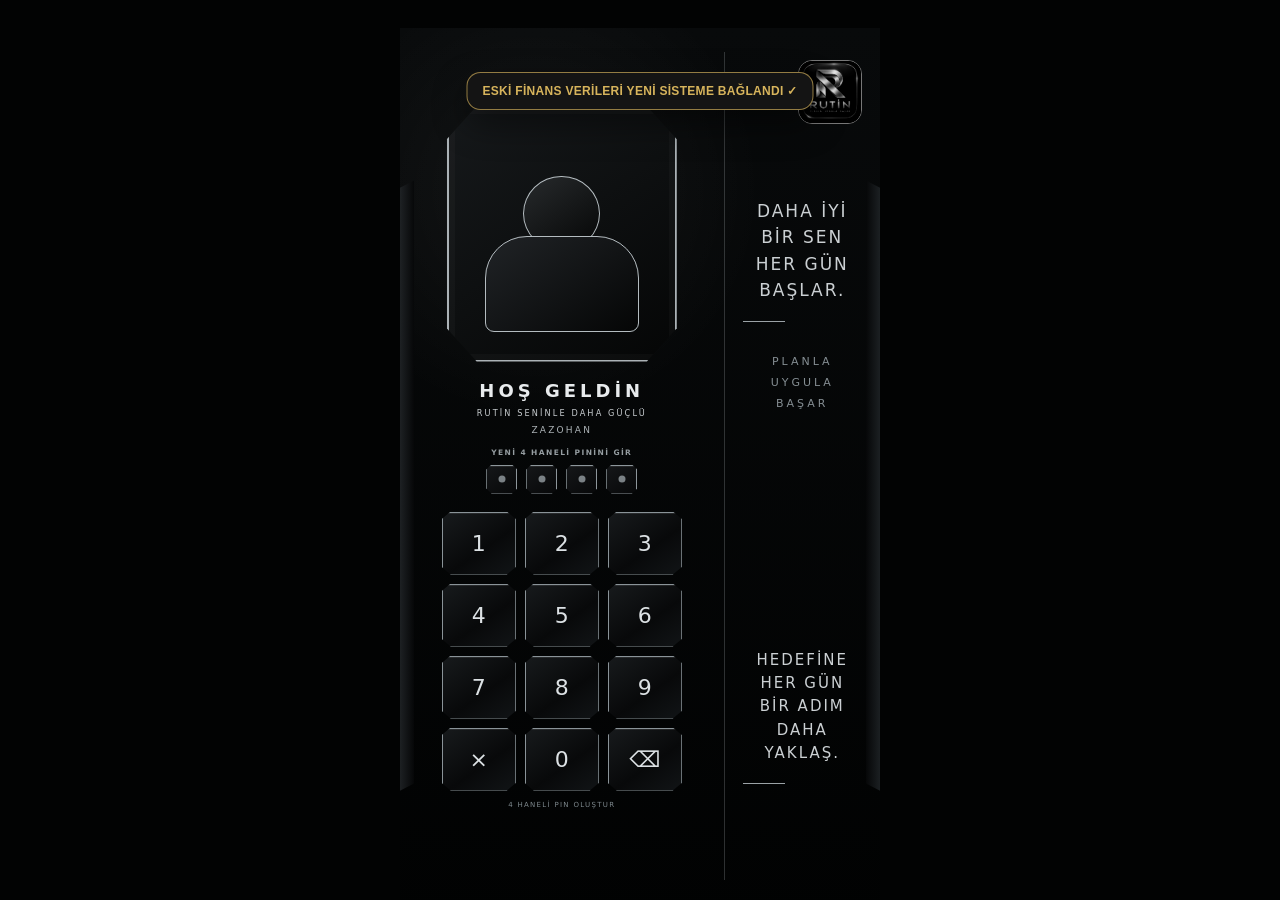
==== index.html @ fb87ea15 "Add files via upload" ====
<!doctype html>
<html lang="tr">
<head>
<meta charset="utf-8">
<meta http-equiv="Cache-Control" content="no-cache, no-store, must-revalidate">
<meta http-equiv="Pragma" content="no-cache">
<meta http-equiv="Expires" content="0">
<meta name="viewport" content="width=device-width,initial-scale=1,viewport-fit=cover,user-scalable=no">
<meta name="theme-color" content="#000000">
<meta name="mobile-web-app-capable" content="yes">
<meta name="apple-mobile-web-app-capable" content="yes">
<meta name="apple-mobile-web-app-status-bar-style" content="black-translucent">
<meta name="apple-mobile-web-app-title" content="RUTİN">
<title>RUTİN V43.18.11 GLASS ACTIVE FIX</title>
<link rel="manifest" href="manifest.json">
<link rel="stylesheet" href="styles.css?v=v43.18.11">
<style id="rutinBootGuard">#app{visibility:hidden!important}</style>
<link rel="icon" href="icon-180.png" type="image/png">
<link rel="apple-touch-icon" href="icon-180.png">
</head>
<body>
<div id="app"></div>
<script src="app.js?v=v43.18.7"></script>
<script src="legacy.js?v=v43.18.7"></script>
<script src="calendar.js?v=v43.18.7"></script>
<script src="records.js?v=v43.18.7"></script>
<script src="work.js?v=v43.18.7"></script>
<script src="finance.js?v=v43.18.7"></script>
<script src="ui.js?v=v43.18.7"></script>
<script src="accounting.js?v=v43.18.7"></script>
<script src="v43165_cards_allowance.js?v=v43.18.7"></script>
<script src="v431651_integrity_fix.js?v=v43.18.7"></script>
<script src="v43166_calendar_categories.js?v=v43.18.7"></script>
<script src="v43167_report_quickfix.js?v=v43.18.7"></script>
<script src="v43168_navigation_interaction.js?v=v43.18.7"></script>
<script src="v43169_report_road_fix.js?v=v43.18.7"></script>
<script src="v431691_stable_fix.js?v=v43.18.7"></script>
<script src="v4317_standard_migration.js?v=v43.18.7"></script>
<script src="v43171_quick_calendar_fix.js?v=v43.18.7"></script>
<script src="v43172_real_quick_calendar_fix.js?v=v43.18.7"></script>
<script src="v43173_calendar_restore.js?v=v43.18.7"></script>
<script src="v43174_integrity_reports.js?v=v43.18.7"></script>
<script src="v43175_finance_edit_reminders.js?v=v43.18.7"></script>
<script src="v43176_finance_details_reports.js?v=v43.18.7"></script>
<script src="v43177_card_statement_design.js?v=v43.18.7"></script>
<script src="v43178_flex_finance_standard.js?v=v43.18.7"></script>
<script src="v43179_final_integrity.js?v=v43.18.7"></script>
<script src="v43182_finance_platinum_cards.js?v=v43.18.7"></script>
<script src="v43183_vertical_card_statement_fix.js?v=v43.18.7"></script>
<script src="v43184_card_info_design.js?v=v43.18.7"></script>
<script src="v43185_backup_restore.js?v=v43.18.7"></script>
<script src="v43186_salary_compact_ui.js?v=v43.18.7"></script>
<script src="v43187_premium_cleanup.js?v=v43.18.7"></script>
<script src="v43188_design_only.js?v=v43.18.8"></script>
<script src="v43189_hex_calendar_fix.js?v=v43.18.9"></script>
<script src="v43190_lock_boot_fix.js?v=v43.18.10"></script>
<script src="v43191_glass_active_fix.js?v=v43.18.11"></script>
</body>
</html>
---- styles.css ----
*{box-sizing:border-box}
:root{
 --bg:#000;--panel:#090b0d;--panel2:#0e1113;--line:#2a2d30;
 --gold:#d7b45c;--gold2:#f0cf7a;--txt:#f2f2f2;--muted:#8b9096;
 --green:#49d17d;--red:#ff5b62;--blue:#5ea6ff;--orange:#f2aa4c;--purple:#a876ff;
}
html,body{margin:0;background:#000;color:var(--txt);font-family:-apple-system,BlinkMacSystemFont,"SF Pro Display","Segoe UI",sans-serif;-webkit-font-smoothing:antialiased}
body{min-height:100dvh;overscroll-behavior:none}
button,input,select,textarea{font:inherit}
button{cursor:pointer}
#app{min-height:100dvh}
.phone{
 width:min(430px,100%);min-height:100dvh;margin:0 auto;background:#000;
 padding:env(safe-area-inset-top) 14px calc(82px + env(safe-area-inset-bottom));
 position:relative;
}
.topbar{
 height:52px;display:grid;grid-template-columns:36px 1fr 36px;align-items:center;
 position:sticky;top:0;z-index:10;background:rgba(0,0,0,.94);backdrop-filter:blur(18px);
 border-bottom:1px solid rgba(255,255,255,.03);
}
.topbar .title{text-align:center;color:var(--gold2);font-weight:900;letter-spacing:3px}
.iconBtn{width:34px;height:34px;border-radius:10px;border:1px solid #232629;background:#0a0b0c;color:var(--gold2)}
.profileLine{display:flex;gap:10px;align-items:center;padding:8px 0 6px}
.avatar{width:46px;height:46px;border-radius:50%;border:1px solid #5f4f2c;background:#14110a;color:var(--gold2);display:grid;place-items:center;font-weight:900;overflow:hidden}
.avatar img{width:100%;height:100%;object-fit:cover}
.profileLine small{color:var(--muted);font-size:9px;display:block}
.profileLine b{font-size:13px}
.dateLine{font-size:9px;color:#a0a3a8;margin-top:2px;text-transform:uppercase}
.heroMsg{padding:8px 10px;margin:4px 0 10px;border:1px solid #4c3d1f;border-radius:12px;background:linear-gradient(145deg,#0d0b06,#131007);font-size:10px;color:#ddd}
.heroMsg b{color:var(--gold2)}
.section{display:flex;align-items:center;justify-content:space-between;margin:15px 1px 8px}
.section b{font-size:11px;letter-spacing:.5px}
.section span,.link{font-size:9px;color:var(--gold2)}
.stats{display:grid;grid-template-columns:1fr 1fr;gap:7px}
.stat{background:var(--panel);border:1px solid var(--line);border-radius:12px;padding:10px}
.stat small{display:block;color:var(--muted);font-size:8px}
.stat strong{display:block;font-size:16px;margin-top:4px}
.green{color:var(--green)}.red{color:var(--red)}.gold{color:var(--gold2)}.blue{color:var(--blue)}.orange{color:var(--orange)}
.quick{display:grid;grid-template-columns:repeat(5,1fr);gap:6px}
.quick button{
 min-height:58px;border:1px solid var(--line);border-radius:12px;background:var(--panel);color:#ddd;
 padding:7px 4px;font-size:7px;font-weight:800
}
.quick i{display:block;font-style:normal;font-size:16px;margin-bottom:5px;color:var(--gold2)}
.summaryBox{background:var(--panel);border:1px solid var(--line);border-radius:13px;padding:10px}
.summaryRow{display:grid;grid-template-columns:1fr auto;gap:8px;padding:8px 0;border-bottom:1px solid #1c1f22}
.summaryRow:last-child{border-bottom:0}.summaryRow b{font-size:10px}.summaryRow small{display:block;color:var(--muted);font-size:8px;margin-top:2px}
.card{background:var(--panel);border:1px solid var(--line);border-radius:14px;padding:11px;margin-bottom:8px}
.card.goldBorder{border-color:#665327}
.workChoice{display:grid;grid-template-columns:repeat(3,1fr);gap:6px;margin-bottom:10px}
.workChoice button,.tabs button{
 border:1px solid #272a2e;border-radius:10px;background:#0d0f11;color:#888;padding:8px 6px;font-size:8px;font-weight:800
}
.workChoice button.active,.tabs button.active{background:linear-gradient(135deg,#8d6927,#d7b45c);color:#0a0804;border-color:#d7b45c}
.primary{
 width:100%;border:0;border-radius:11px;background:linear-gradient(135deg,#9e762c,#e0bc66);
 color:#0a0804;padding:12px;font-weight:900
}
.secondary{width:100%;border:1px solid #303337;border-radius:11px;background:#111315;color:#ddd;padding:11px;font-weight:800}
.field{margin-bottom:9px}
.field label{display:block;color:#9ca0a5;font-size:8px;margin:0 0 5px 2px}
.field input,.field select,.field textarea{
 width:100%;background:#101214;border:1px solid #2b2f32;border-radius:10px;color:#fff;padding:10px 11px;outline:none
}
.field textarea{min-height:80px;resize:none}
.row2{display:grid;grid-template-columns:1fr 1fr;gap:7px}
.choiceRow{display:grid;grid-template-columns:1fr 1fr;gap:7px}
.choiceRow label{
 border:1px solid #2c2f33;background:#0f1113;border-radius:10px;padding:9px;text-align:center;font-size:8px
}
.choiceRow input{display:none}
.choiceRow label:has(input:checked){border-color:#8d6e2f;background:#171208;color:var(--gold2)}
.list .item{display:grid;grid-template-columns:34px 1fr auto;gap:8px;align-items:center;padding:9px 0;border-bottom:1px solid #1d2023}
.list .item:last-child{border-bottom:0}
.ico{width:32px;height:32px;border-radius:10px;background:#15181a;display:grid;place-items:center;font-size:14px}
.item b{font-size:10px}.item small{display:block;color:var(--muted);font-size:8px;margin-top:2px}.amt{font-size:10px;font-weight:900}
.account{border:1px solid #594923;background:linear-gradient(145deg,#0b0d10,#14120c);border-radius:13px;padding:12px;margin-bottom:8px}
.accountHead{display:flex;justify-content:space-between;align-items:center}.account b{font-size:11px}.account strong{font-size:18px;display:block;margin-top:5px}
.account small{color:var(--muted);font-size:8px}
.calendarHead{display:grid;grid-template-columns:repeat(7,1fr);gap:4px;margin-bottom:5px;color:#8f9398;font-size:8px;text-align:center}
.calendar{display:grid;grid-template-columns:repeat(7,1fr);gap:4px}
.day{aspect-ratio:1;border:1px solid #202326;border-radius:9px;display:grid;place-items:center;font-size:8px;background:#0b0d0e;position:relative}
.day.daily{border-color:#2f7148;background:#0a1610}.day.hourly{border-color:#2d587c;background:#09141f}.day.overtime{border-color:#7b6128;background:#191308}.day.off{color:#555}
.day .miniDot{position:absolute;width:5px;height:5px;border-radius:50%;bottom:4px}
.legend{display:flex;gap:10px;flex-wrap:wrap;font-size:8px;color:#9a9da1;margin-top:9px}.legend i{width:7px;height:7px;border-radius:50%;display:inline-block;margin-right:4px}
.tabs{display:flex;gap:6px;overflow:auto;margin-bottom:9px}.tabs button{white-space:nowrap}
.reportGrid{display:grid;grid-template-columns:repeat(3,1fr);gap:7px}
.reportBox{background:var(--panel);border:1px solid var(--line);border-radius:12px;padding:9px}.reportBox small{font-size:7px;color:var(--muted)}.reportBox strong{display:block;font-size:13px;margin-top:4px}
.donut{width:120px;height:120px;border-radius:50%;margin:8px auto;background:conic-gradient(var(--green) 0 48%,var(--blue) 48% 68%,var(--orange) 68% 82%,var(--red) 82% 100%);display:grid;place-items:center}
.donut:after{content:"";width:72px;height:72px;border-radius:50%;background:#0a0c0e}
.chartBars{height:150px;display:flex;align-items:flex-end;gap:8px;padding:8px 2px 0;border-bottom:1px solid #25282b}
.bar{flex:1;border-radius:5px 5px 0 0;background:#444;min-height:3px}.bar.g{background:#4bb874}.bar.r{background:#d8575c}.bar.o{background:#c08c38}
.note{padding:10px;border:1px solid #24272a;border-radius:11px;background:#0b0d0f;margin-bottom:7px}.note b{font-size:10px}.note p{font-size:9px;color:#a8aaae;margin:5px 0}.note small{font-size:7px;color:#777}
.profileCard{text-align:center;padding:16px}.profileCard .avatar{width:88px;height:88px;margin:0 auto 10px}.profileCard h2{margin:0 0 4px;font-size:18px}.profileCard small{color:var(--gold2);font-size:9px}
.setting{display:grid;grid-template-columns:28px 1fr auto;gap:8px;align-items:center;padding:11px 0;border-bottom:1px solid #1c1f22}.setting:last-child{border:0}.setting b{font-size:9px}.setting span{font-size:9px;color:#999}
.nav{
 position:fixed;left:50%;bottom:0;transform:translateX(-50%);width:min(430px,100%);
 height:66px;padding-bottom:env(safe-area-inset-bottom);display:grid;grid-template-columns:repeat(5,1fr);
 background:rgba(0,0,0,.95);backdrop-filter:blur(18px);border-top:1px solid #222;z-index:15
}
.nav button{border:0;background:none;color:#686b70;font-size:7px;font-weight:800}.nav i{display:block;font-style:normal;font-size:16px;margin-bottom:4px}.nav button.active{color:var(--gold2)}
.modal{position:fixed;inset:0;background:rgba(0,0,0,.68);display:flex;align-items:flex-end;justify-content:center;z-index:40}
.sheet{width:min(430px,100%);max-height:90dvh;overflow:auto;background:#0a0c0e;border:1px solid #2b2e31;border-bottom:0;border-radius:20px 20px 0 0;padding:15px 14px calc(18px + env(safe-area-inset-bottom))}
.sheetHead{display:flex;justify-content:space-between;align-items:center;margin-bottom:12px}.sheetHead b{color:var(--gold2);font-size:11px}.close{border:0;background:none;color:#aaa;font-size:20px}
.notice{font-size:8px;color:#9a9da1;line-height:1.45;padding:9px;border:1px solid #26292c;border-radius:10px;background:#0d0f11;margin-bottom:9px}


/* V3 — REFERANS TASARIM + PREMIUM ETKİLEŞİM */
.clickable{cursor:pointer}
.quickPremium button{position:relative;overflow:hidden}
.quickPremium button:after{content:"";position:absolute;inset:0;background:linear-gradient(135deg,rgba(240,207,122,.08),transparent 55%);pointer-events:none}
.quickPremium i{font-size:18px}
.quickPremium span{display:block;font-size:7px}

.recordHero{display:flex;gap:10px;align-items:center;padding:11px;margin:5px 0 12px;border:1px solid #4c3d1f;border-radius:14px;background:linear-gradient(145deg,#0b0b0b,#131007)}
.recordHero .recordIcon{width:42px;height:42px;border-radius:12px;display:grid;place-items:center;color:var(--gold2);font-size:20px;background:#151109;border:1px solid #5a4824}
.recordHero b{font-size:11px}.recordHero small{display:block;color:#85898e;font-size:7px;margin-top:3px}

.categoryIcons{display:grid;grid-template-columns:repeat(4,1fr);gap:6px}
.catChip{border:1px solid #292d30;background:#0d0f11;border-radius:11px;min-height:62px;display:flex;flex-direction:column;align-items:center;justify-content:center;gap:4px;color:#a4a7aa}
.catChip input{display:none}.catChip i{font-style:normal;font-size:18px;color:var(--gold2)}.catChip span{font-size:7px;font-weight:800}
.catChip:has(input:checked){border-color:#846b34;background:linear-gradient(145deg,#171308,#0f0f0d);box-shadow:inset 0 0 0 1px rgba(215,180,92,.12)}

.payIcons{display:grid;grid-template-columns:repeat(3,1fr);gap:6px}
.payIcons label{border:1px solid #292d30;background:#0d0f11;border-radius:11px;min-height:60px;display:flex;flex-direction:column;align-items:center;justify-content:center;gap:4px}
.payIcons input{display:none}.payIcons i{font-style:normal;font-size:18px;color:var(--gold2)}.payIcons span{font-size:7px;color:#aaa;font-weight:800}
.payIcons label:has(input:checked){border-color:#846b34;background:#171308}

.clickableChart{cursor:pointer;transition:transform .12s ease}.clickableChart:active{transform:scale(.985)}
.chartTap{text-align:center;color:var(--gold2);font-size:8px;font-weight:800;margin-top:10px}
.detailHero{display:grid;grid-template-columns:1fr 1fr;gap:8px;margin:10px 0}
.detailHero>div{border:1px solid #34312a;background:linear-gradient(145deg,#0c0d0e,#151108);border-radius:13px;padding:12px}
.detailHero small{font-size:7px;color:#8e9297}.detailHero strong{display:block;font-size:14px;margin-top:5px}

.profileShowcase{text-align:center;padding:16px 8px 13px}
.profileRing{width:108px;height:108px;border-radius:50%;margin:0 auto 11px;padding:4px;background:conic-gradient(var(--gold2),#52401d,var(--gold2))}
.profileRing .avatar{width:100%;height:100%;border:4px solid #070707;font-size:30px}
.profileShowcase h2{margin:0;color:#fff;font-size:19px}.profileShowcase p{margin:5px auto 8px;max-width:290px;color:var(--gold2);font-size:8px}
.profileBadge{display:inline-block;border:1px solid #41371f;border-radius:999px;padding:6px 10px;color:#aaa;font-size:7px}
.profileInfoRow{display:flex;justify-content:space-between;gap:12px;padding:10px 0;border-bottom:1px solid #1d2023}
.profileInfoRow:last-child{border:0}.profileInfoRow span{font-size:8px;color:#90949a}.profileInfoRow b{font-size:9px}

.moreGrid{display:grid;gap:8px}
.moreGrid button{display:grid;grid-template-columns:40px 1fr 1fr;align-items:center;text-align:left;border:1px solid #282c2f;background:linear-gradient(145deg,#0a0c0e,#101214);border-radius:13px;padding:11px;color:#eee}
.moreGrid i{font-style:normal;width:34px;height:34px;border-radius:10px;display:grid;place-items:center;color:var(--gold2);background:#16140e;font-size:16px}
.moreGrid b{font-size:9px}.moreGrid span{font-size:7px;color:#777;text-align:right}

.reminderBanner{border:1px solid #705923;background:linear-gradient(145deg,#161205,#0c0c0b);border-radius:12px;padding:9px 10px;margin-bottom:8px}
.reminderBanner b{display:block;color:var(--gold2);font-size:8px;margin-bottom:4px}.reminderBanner span{display:block;font-size:7px;color:#b8b8b8;margin-top:2px}

.dangerBtn{color:#ff7272!important;border-color:#4b2424!important;margin-top:7px}
.lockPage{display:flex;align-items:center;justify-content:center;flex-direction:column}
.lockLogo{font-size:24px;letter-spacing:5px;color:var(--gold2);font-weight:900;margin-bottom:20px}
.lockCard{width:100%;max-width:330px;text-align:center;border:1px solid #3a3324;background:#0b0c0d;border-radius:18px;padding:20px}
.lockIcon{font-size:34px;color:var(--gold2)}.lockCard h2{font-size:15px}.lockCard p{color:#888;font-size:8px}.lockCard input{width:100%;margin:8px 0 10px;background:#111315;border:1px solid #303338;color:#fff;border-radius:11px;padding:13px;text-align:center;font-size:20px;letter-spacing:8px}

/* V4 compact premium */
body{font-size:13px}.phone{padding-left:12px;padding-right:12px}.topbar{height:48px}.topbar .title{font-size:12px;letter-spacing:2.6px}.iconBtn{width:31px;height:31px;font-size:12px}.section{margin:12px 1px 6px}.section b{font-size:10px}.section span,.link{font-size:8px}.stat{padding:8px 9px;border-radius:11px}.stat small{font-size:7px}.stat strong{font-size:14px}.card{padding:9px 10px;border-radius:12px}.summaryRow{padding:6px 0}.summaryRow b{font-size:9px}.summaryRow strong{font-size:9px}.summaryRow small{font-size:7px}.primary,.secondary{padding:9px 10px;font-size:9px;border-radius:10px}.field{margin-bottom:7px}.field label{font-size:7px}.field input,.field select,.field textarea{padding:8px 9px;font-size:12px;border-radius:9px}.workChoice{gap:5px;margin-bottom:8px}.workChoice button,.tabs button{padding:6px 7px;font-size:7px}.quick{gap:5px}.quick button{min-height:50px;padding:6px 3px;font-size:6.5px;border-radius:10px}.quick i{font-size:15px;margin-bottom:3px}.quickSix{grid-template-columns:repeat(6,1fr)}.nav{height:61px}.navSix{grid-template-columns:repeat(6,1fr)}.nav button{font-size:6px}.nav i{font-size:14px;margin-bottom:2px}.compactCalendar{padding:8px}.calendarHead{font-size:7px;gap:2px}.calendar{gap:4px;justify-items:center}.day{width:31px;height:31px;aspect-ratio:auto;border-radius:50%;padding:0;border:1px solid #202326;background:#0b0d0e;color:#ddd;font-size:8px;display:grid;place-items:center}.day.daily{border-color:#2f7148;background:#0a1610}.day.hourly{border-color:#2d587c;background:#09141f}.day.overtime{border-color:#7b6128;background:#191308}.day.off{color:#555}.day:active{transform:scale(.92)}.legend{font-size:7px;gap:7px}.themePreview{border:1px solid #3a3220;background:var(--bg);border-radius:13px;padding:10px;margin-bottom:10px}.themePreviewTop{color:var(--gold);font-weight:900;letter-spacing:3px;text-align:center;font-size:11px}.themePreviewCard{background:var(--panel);border:1px solid #2a2d30;border-radius:10px;padding:9px;margin-top:7px}.themePreviewCard b{font-size:8px;color:var(--gold)}.themePreviewCard span{display:block;font-size:7px;color:#888;margin-top:2px}.themeGrid{display:grid;grid-template-columns:1fr 1fr;gap:6px}.colorRow{display:grid;grid-template-columns:44px 1fr;gap:8px;align-items:center}.colorRow input[type=color]{width:44px;height:34px;padding:2px}.colorRow span{font-size:7px;color:#888}.miniDelete{border:1px solid #4b2424;background:#1a0b0b;color:#ff7676;border-radius:8px;padding:5px 7px;font-size:7px}


/* V4.1 — Yazılar hafif büyütüldü, butonlar daha zarif küçültüldü */
body{font-size:13.8px}
.section b{font-size:10.7px}
.section span,.link{font-size:8.5px}
.stat small{font-size:7.6px}
.stat strong{font-size:14.5px}
.summaryRow b,.summaryRow strong{font-size:9.7px}
.summaryRow small{font-size:7.6px}
.field label{font-size:7.8px}
.field input,.field select,.field textarea{font-size:12.5px}

.primary,.secondary{
  padding:7px 9px;
  min-height:32px;
  font-size:9.5px;
  border-radius:9px;
}
.quick button{
  min-height:44px;
  padding:4px 2px;
  font-size:7.2px;
}
.quick i{font-size:14px;margin-bottom:2px}
.quickPremium span{font-size:7.2px}

.tabs button,.workChoice button{
  padding:5px 6px;
  min-height:28px;
  font-size:7.7px;
}
.nav{height:58px}
.nav button{font-size:6.7px}
.nav i{font-size:13px}
.moreGrid button{padding:7px 8px}
.moreGrid i{width:28px;height:28px;font-size:13px}
.moreGrid b{font-size:8.7px}
.moreGrid span{font-size:7px}
.day{width:29px;height:29px;font-size:8.6px}
.calendarHead,.legend{font-size:7.5px}


/* V5 — RUTİN LOGO + LÜKS İKONLAR + AYRI YUVARLAK RAPORLAR */

.brandTitle{
  display:flex;
  align-items:center;
  justify-content:center;
  gap:6px;
}
.brandTitle>span:last-child{
  letter-spacing:2.5px;
  font-size:10px;
}

.rutinLogo{
  --logoSize:30px;
  width:var(--logoSize);
  height:var(--logoSize);
  display:inline-flex;
  align-items:center;
  justify-content:center;
  position:relative;
  border-radius:28%;
  background:
    radial-gradient(circle at 35% 25%, rgba(255,239,184,.18), transparent 30%),
    linear-gradient(145deg,#161108,#020202 62%);
  border:1px solid color-mix(in srgb,var(--gold) 78%,#fff 8%);
  box-shadow:
    inset 0 0 0 1px rgba(255,255,255,.03),
    0 0 10px color-mix(in srgb,var(--gold) 18%,transparent);
  flex:none;
}
.rutinLogo:before{
  content:"";
  position:absolute;
  width:72%;
  height:72%;
  border:1px solid color-mix(in srgb,var(--gold) 82%,#fff 10%);
  border-radius:50%;
  opacity:.88;
}
.rLogoR{
  position:relative;
  z-index:2;
  font-family:Georgia,"Times New Roman",serif;
  font-weight:800;
  font-size:calc(var(--logoSize) * .50);
  line-height:1;
  color:var(--gold);
  transform:translateX(-2%);
  text-shadow:0 1px 3px rgba(0,0,0,.85);
}
.rLogoCheck{
  position:absolute;
  z-index:3;
  right:12%;
  bottom:13%;
  color:var(--gold);
  font-size:calc(var(--logoSize) * .38);
  font-weight:900;
  transform:rotate(-7deg);
  text-shadow:0 1px 3px #000;
}

.luxuryIconBtn{
  color:var(--gold)!important;
  font-size:15px!important;
  border-color:color-mix(in srgb,var(--gold) 28%,#272727)!important;
  background:linear-gradient(145deg,#0d0e0f,#070707)!important;
  box-shadow:inset 0 0 0 1px rgba(255,255,255,.018);
}
.settingsOnly{font-size:16px!important}

.luxGlyph{
  display:grid!important;
  place-items:center;
  width:26px;
  height:26px;
  margin:0 auto 3px!important;
  border-radius:9px;
  color:var(--gold)!important;
  font-size:16px!important;
  line-height:1;
  background:
    radial-gradient(circle at 35% 20%,rgba(255,255,255,.06),transparent 32%),
    linear-gradient(145deg,#17130a,#080909);
  border:1px solid color-mix(in srgb,var(--gold) 34%,#262626);
  box-shadow:0 2px 8px rgba(0,0,0,.35);
}
.quick button .luxGlyph{width:28px;height:28px;font-size:17px!important}
.nav .luxGlyph{
  width:25px;
  height:25px;
  border-radius:8px;
  font-size:14px!important;
  margin-bottom:2px!important;
}
.nav button.active .luxGlyph{
  color:#080604!important;
  background:linear-gradient(145deg,var(--gold),color-mix(in srgb,var(--gold) 72%,#7a5420));
  border-color:var(--gold);
  box-shadow:0 0 9px color-mix(in srgb,var(--gold) 28%,transparent);
}

.dualDonutWrap{
  display:grid;
  grid-template-columns:1fr 1fr;
  gap:8px;
  margin-bottom:10px;
}
.donutCard{
  background:var(--panel);
  border:1px solid #292d30;
  border-radius:13px;
  padding:11px 8px 9px;
  display:flex;
  flex-direction:column;
  align-items:center;
}
.donutRing{
  --pct:50;
  width:118px;
  height:118px;
  border-radius:50%;
  display:grid;
  place-items:center;
  position:relative;
}
.incomeRing{
  background:conic-gradient(var(--green) calc(var(--pct)*1%), #172019 0);
}
.expenseRing{
  background:conic-gradient(var(--red) calc(var(--pct)*1%), #211718 0);
}
.donutRing:after{
  content:"";
  position:absolute;
  width:82px;
  height:82px;
  border-radius:50%;
  background:linear-gradient(145deg,#090b0d,#0f1113);
  border:1px solid rgba(255,255,255,.025);
}
.donutCenter{
  position:relative;
  z-index:2;
  width:76px;
  text-align:center;
}
.donutCenter small{
  display:block;
  color:#8f9398;
  font-size:7px;
  margin-bottom:4px;
}
.donutCenter strong{
  display:block;
  font-size:11px;
}
.donutLegend{
  display:flex;
  align-items:center;
  gap:5px;
  margin-top:7px;
  color:#93979b;
  font-size:7px;
}
.donutLegend i{width:7px;height:7px;border-radius:50%}
.incomeDot{background:var(--green)}
.expenseDot{background:var(--red)}

.profileBadge{
  display:inline-flex!important;
  align-items:center;
  gap:7px;
}
.profileBadge .rutinLogo{transform:translateY(0)}


/* =========================================================
   V6 — TRUE BLACK + WHITE TYPE + GOLD ACTIVE + SOLID CALENDAR
   ========================================================= */

:root{
  --bg:#000000!important;
  --panel:#000000!important;
  --panel2:#000000!important;
  --txt:#ffffff!important;
  --muted:#ffffff!important;
  --line:#1d1d1d!important;
}

/* Uygulamanın tamamı tam siyah */
html,body,#app,.phone,.topbar,.nav,.sheet,.card,.summaryBox,.stat,
.account,.reportBox,.note,.recordHero,.themePreview,.themePreviewCard,
.moreGrid button,.field input,.field select,.field textarea,.workChoice button,
.tabs button,.quick button,.setting,.item,.profileInfoRow,.donutCard{
  background:#000!important;
}

/* Soluk/gri yazı bırakma */
body,.phone,.topbar,.card,.section,.section b,.section span,
small,.muted,.dateLine,.heroMsg,.stat small,.summaryRow small,
.summaryRow b,.summaryRow strong,.field label,.field input,.field select,
.field textarea,.notice,.item b,.item small,.amt,.account small,
.calendarHead,.legend,.tabs button,.workChoice button,.quick button,
.quick span,.moreGrid b,.moreGrid span,.profileShowcase p,.profileBadge,
.profileInfoRow span,.setting span,.note p,.note small,.donutCenter small,
.donutLegend,.chartTap,.recordHero small,.payIcons span,.catChip span{
  color:#fff!important;
  opacity:1!important;
}

/* Gold yalnız vurgu ve aktif seçim */
a,.link,.section [onclick],.gold,.brandTitle,.topbar .title{
  color:var(--gold)!important;
}

button{
  color:#fff!important;
  background:#000!important;
}
button:hover,
button:focus-visible,
button:active,
button.active,
.nav button.active,
.tabs button.active,
.workChoice button.active,
.choiceRow label:has(input:checked),
.catChip:has(input:checked),
.payIcons label:has(input:checked){
  background:var(--gold)!important;
  color:#050403!important;
  border-color:var(--gold)!important;
}
button:hover i,
button:focus-visible i,
button:active i,
button.active i,
.nav button.active i,
.tabs button.active i,
.workChoice button.active i{
  color:#050403!important;
}
.primary{
  background:var(--gold)!important;
  color:#050403!important;
  border-color:var(--gold)!important;
}
.secondary{
  background:#000!important;
  color:#fff!important;
  border-color:#3a3a3a!important;
}

/* Nav tamamen siyah, aktif olan net gold */
.nav{
  background:#000!important;
  border-top:1px solid #1d1d1d!important;
  box-shadow:none!important;
}
.nav button{color:#fff!important}
.nav button.active{
  color:#050403!important;
  background:var(--gold)!important;
  border-radius:10px 10px 0 0;
}
.nav button.active .luxGlyph{
  background:transparent!important;
  border-color:transparent!important;
  color:#050403!important;
  box-shadow:none!important;
}

/* Premium ikonlar biraz daha büyük ve net */
.luxGlyph{
  width:30px!important;
  height:30px!important;
  font-size:18px!important;
  color:var(--gold)!important;
  background:#000!important;
  border:1px solid var(--gold)!important;
  box-shadow:none!important;
}
.quick button .luxGlyph{width:31px!important;height:31px!important;font-size:18px!important}
.moreGrid i{
  width:32px!important;height:32px!important;
  color:var(--gold)!important;background:#000!important;
  border:1px solid var(--gold)!important;
}

/* Referans görsel benzeri takvim */
.calendarTitleRow{
  display:grid;
  grid-template-columns:34px 1fr 34px;
  align-items:center;
  gap:6px;
  margin:8px 0 9px;
  text-align:center;
}
.calendarTitleRow b{
  display:block;
  color:#fff!important;
  font-size:11px;
  letter-spacing:.3px;
}
.calendarTitleRow small{
  display:block;
  color:#fff!important;
  font-size:6.5px;
  margin-top:2px;
}
.calendarArrow{
  width:30px;height:30px;border-radius:50%!important;
  border:1px solid #2a2a2a!important;
  color:#fff!important;background:#000!important;
  font-size:18px!important;
}
.calendarArrow:active,.calendarArrow:hover{
  background:var(--gold)!important;color:#000!important;
}

.referenceCalendar{
  padding:9px 8px 10px!important;
  border:1px solid #242424!important;
  border-radius:14px!important;
}
.calendarHead{
  color:#fff!important;
  font-size:7px!important;
  font-weight:700;
  margin-bottom:6px;
}
.calendar{
  gap:5px!important;
  justify-items:center;
}
.daySpacer{width:30px;height:30px}
.day{
  width:30px!important;
  height:30px!important;
  min-width:30px!important;
  min-height:30px!important;
  border-radius:50%!important;
  border:1px solid #2b2b2b!important;
  background:#000!important;
  color:#fff!important;
  font-size:8.5px!important;
  font-weight:800;
  box-shadow:none!important;
}
.day.off{
  background:#000!important;
  color:#fff!important;
  border-color:#2b2b2b!important;
}
.day.daily{
  background:#16a34a!important;
  color:#fff!important;
  border-color:#16a34a!important;
}
.day.hourly{
  background:#2563eb!important;
  color:#fff!important;
  border-color:#2563eb!important;
}
.day.overtime{
  background:var(--gold)!important;
  color:#000!important;
  border-color:var(--gold)!important;
}
.day.today{
  outline:2px solid #fff!important;
  outline-offset:2px;
}
.day:active,.day:hover{
  background:var(--gold)!important;
  color:#000!important;
  border-color:var(--gold)!important;
  transform:scale(.94);
}

.calendarLegend{
  display:flex;
  flex-wrap:wrap;
  gap:8px 10px;
  margin-top:10px;
  color:#fff!important;
  font-size:7px;
}
.calendarLegend span{display:flex;align-items:center;color:#fff!important}
.calendarLegend i{width:8px;height:8px;border-radius:50%;display:inline-block;margin-right:4px}
.legendDaily{background:#16a34a}
.legendHourly{background:#2563eb}
.legendOvertime{background:var(--gold)}
.legendOff{background:#000;border:1px solid #fff}

.workReportSummary{
  border:1px solid #242424!important;
  background:#000!important;
}

/* Panel yüzeylerinde gri hissi sıfırla */
.profileShowcase,.profileCard,.detailHero>div,.lockCard,.reminderBanner{
  background:#000!important;
}
.donutRing:after{
  background:#000!important;
}

/* Tema stüdyosunda varsayılan gerçek siyah */
.themePreview,.themePreviewCard{background:#000!important}


/* V6.1 — Alt menü yazıları ve premium ikonlar */
.nav{
  height:64px!important;
}
.nav button{
  display:flex!important;
  flex-direction:column!important;
  align-items:center!important;
  justify-content:center!important;
  gap:2px!important;
  padding:3px 1px!important;
  font-size:6.6px!important;
  line-height:1!important;
}
.nav button span{
  display:block!important;
  white-space:nowrap!important;
  font-size:6.6px!important;
  font-weight:800!important;
  letter-spacing:.05px!important;
}
.nav .navLux{
  width:31px!important;
  height:31px!important;
  min-width:31px!important;
  min-height:31px!important;
  margin:0 auto 2px!important;
  border-radius:10px!important;
  font-size:18px!important;
  line-height:1!important;
  color:var(--gold)!important;
  background:#000!important;
  border:1px solid color-mix(in srgb,var(--gold) 70%,#333)!important;
  box-shadow:
    inset 0 0 0 1px rgba(255,255,255,.025),
    0 2px 8px rgba(0,0,0,.55)!important;
}
.nav button.active{
  background:transparent!important;
  color:var(--gold)!important;
}
.nav button.active .navLux{
  background:linear-gradient(145deg,var(--gold),#8b6424)!important;
  color:#050403!important;
  border-color:var(--gold)!important;
  box-shadow:0 0 10px color-mix(in srgb,var(--gold) 34%,transparent)!important;
}
.nav button.active span{
  color:var(--gold)!important;
}


/* V6.2 — Ayarlar ikonları + veri geri yükleme + hızlı işlem ikon eşitleme */
.settingsCard .premiumSetting{
  grid-template-columns:38px 1fr auto!important;
  min-height:48px;
  padding:8px 0!important;
}
.settingIcon{
  width:34px;
  height:34px;
  border-radius:10px;
  display:grid;
  place-items:center;
  font-size:18px!important;
  color:var(--gold)!important;
  background:#000!important;
  border:1px solid var(--gold)!important;
  box-shadow:0 2px 8px rgba(0,0,0,.45);
}
.premiumSetting:active .settingIcon,
.premiumSetting:hover .settingIcon{
  background:var(--gold)!important;
  color:#050403!important;
}
.settingsCard .premiumSetting b{
  font-size:9px!important;
}
.settingsCard .premiumSetting span{
  font-size:8px!important;
  color:#fff!important;
}

.quick .quickLux,
.quickPremium .quickLux{
  width:31px!important;
  height:31px!important;
  min-width:31px!important;
  min-height:31px!important;
  display:grid!important;
  place-items:center!important;
  margin:0 auto 3px!important;
  font-size:18px!important;
  border-radius:9px!important;
  color:var(--gold)!important;
  background:#000!important;
  border:1px solid var(--gold)!important;
}
.quick button:active .quickLux,
.quick button:hover .quickLux{
  background:var(--gold)!important;
  color:#050403!important;
}


/* V6.3 — Harcama ekranı + çok renkli takvim + geçmiş ay düzenleme */

/* Harcama ekle ikonları belirgin büyüt */
.categoryIcons{
  gap:5px!important;
}
.catChip{
  min-height:58px!important;
  padding:5px 3px!important;
  border-radius:10px!important;
}
.catChip i{
  font-size:22px!important;
  margin-bottom:2px!important;
}
.catChip span{
  font-size:8.2px!important;
  font-weight:900!important;
}
.payIcons{
  gap:5px!important;
}
.payIcons label{
  min-height:56px!important;
  padding:5px 3px!important;
}
.payIcons i{
  font-size:22px!important;
}
.payIcons span{
  font-size:8px!important;
  font-weight:900!important;
}

/* Harcama form yazıları biraz büyüsün */
.field label{
  font-size:8.5px!important;
  font-weight:800!important;
}
.field input,.field select,.field textarea{
  font-size:13px!important;
}

/* Butonlar biraz daha küçük ama ikon + yazı korunur */
.primary,.secondary{
  min-height:30px!important;
  padding:6px 8px!important;
  font-size:9px!important;
}
.quick button{
  min-height:42px!important;
  padding:3px 2px!important;
}

/* Takvim sayılarını büyüt */
.day{
  font-size:10px!important;
  font-weight:900!important;
  position:relative;
  overflow:hidden;
}

/* Aynı gün 1 çalışma türü */
.day.combo1.daily{
  background:#16a34a!important;
  color:#fff!important;
}
.day.combo1.hourly{
  background:#2563eb!important;
  color:#fff!important;
}
.day.combo1.overtime{
  background:var(--gold)!important;
  color:#000!important;
}

/* Aynı gün 2 çalışma türü: daire ikiye bölünür */
.day.combo2.daily.hourly{
  background:linear-gradient(90deg,#16a34a 0 50%,#2563eb 50% 100%)!important;
  color:#fff!important;
}
.day.combo2.daily.overtime{
  background:linear-gradient(90deg,#16a34a 0 50%,var(--gold) 50% 100%)!important;
  color:#fff!important;
}
.day.combo2.hourly.overtime{
  background:linear-gradient(90deg,#2563eb 0 50%,var(--gold) 50% 100%)!important;
  color:#fff!important;
}

/* Aynı gün 3 çalışma türü: daire üç parçaya bölünür */
.day.combo3.daily.hourly.overtime{
  background:conic-gradient(
    #16a34a 0deg 120deg,
    #2563eb 120deg 240deg,
    var(--gold) 240deg 360deg
  )!important;
  color:#fff!important;
}
.day.combo3.daily.hourly.overtime:after{
  content:"";
  position:absolute;
  inset:0;
  border-radius:50%;
  box-shadow:inset 0 0 0 1px rgba(255,255,255,.18);
  pointer-events:none;
}

/* Takvimde bugünün çerçevesi renkleri bozmadan görünür */
.day.today{
  outline:2px solid #fff!important;
  outline-offset:2px!important;
}

/* Gün detayında düzenle/sil aksiyonları */
.dayItemActions{
  display:flex;
  gap:4px;
  align-items:center;
}
.miniEdit,.miniDelete{
  min-height:24px!important;
  padding:4px 6px!important;
  border-radius:7px!important;
  font-size:6.8px!important;
}
.miniEdit{
  border:1px solid var(--gold)!important;
  background:#000!important;
  color:var(--gold)!important;
}
.miniEdit:active,.miniEdit:hover{
  background:var(--gold)!important;
  color:#000!important;
}


/* V6.4 — Dinamik selamlama + açık/karanlık mod */
.appearanceSwitch{display:grid;grid-template-columns:1fr 1fr;gap:6px;margin:10px 0}
.appearanceSwitch button{min-height:32px!important;border:1px solid #333!important;border-radius:9px!important;background:#000!important;color:#fff!important;font-size:8px!important;font-weight:900!important}
.appearanceSwitch button.active{background:var(--gold)!important;color:#050403!important;border-color:var(--gold)!important}

/* Açık mod */
html[data-appearance="light"]{
  --bg:#f4f1e8!important;
  --panel:#ffffff!important;
  --panel2:#f8f5ed!important;
  --txt:#111111!important;
  --muted:#111111!important;
  --line:#d9d2c3!important;
}
html[data-appearance="light"],
html[data-appearance="light"] body,
html[data-appearance="light"] #app,
html[data-appearance="light"] .phone{background:#f4f1e8!important;color:#111!important}
html[data-appearance="light"] .topbar,
html[data-appearance="light"] .nav,
html[data-appearance="light"] .sheet,
html[data-appearance="light"] .card,
html[data-appearance="light"] .summaryBox,
html[data-appearance="light"] .stat,
html[data-appearance="light"] .account,
html[data-appearance="light"] .reportBox,
html[data-appearance="light"] .note,
html[data-appearance="light"] .recordHero,
html[data-appearance="light"] .themePreview,
html[data-appearance="light"] .themePreviewCard,
html[data-appearance="light"] .moreGrid button,
html[data-appearance="light"] .field input,
html[data-appearance="light"] .field select,
html[data-appearance="light"] .field textarea,
html[data-appearance="light"] .setting,
html[data-appearance="light"] .item,
html[data-appearance="light"] .donutCard{
  background:#fff!important;color:#111!important;border-color:#d9d2c3!important
}
html[data-appearance="light"] small,
html[data-appearance="light"] .muted,
html[data-appearance="light"] .dateLine,
html[data-appearance="light"] .heroMsg,
html[data-appearance="light"] .summaryRow b,
html[data-appearance="light"] .summaryRow strong,
html[data-appearance="light"] .summaryRow small,
html[data-appearance="light"] .field label,
html[data-appearance="light"] .notice,
html[data-appearance="light"] .item b,
html[data-appearance="light"] .item small,
html[data-appearance="light"] .account small,
html[data-appearance="light"] .calendarHead,
html[data-appearance="light"] .legend,
html[data-appearance="light"] .moreGrid b,
html[data-appearance="light"] .moreGrid span,
html[data-appearance="light"] .setting span,
html[data-appearance="light"] .donutCenter small,
html[data-appearance="light"] .donutLegend{color:#111!important;opacity:1!important}
html[data-appearance="light"] button{background:#fff!important;color:#111!important;border-color:#d9d2c3!important}
html[data-appearance="light"] button.active,
html[data-appearance="light"] button:active,
html[data-appearance="light"] .nav button.active,
html[data-appearance="light"] .tabs button.active,
html[data-appearance="light"] .workChoice button.active{background:var(--gold)!important;color:#050403!important;border-color:var(--gold)!important}
html[data-appearance="light"] .day.off{background:#fff!important;color:#111!important;border-color:#c8c0af!important}
html[data-appearance="light"] .calendarTitleRow b,
html[data-appearance="light"] .calendarTitleRow small{color:#111!important}
html[data-appearance="light"] .day.today{outline-color:#111!important}


/* V6.5 — Harcama Ekle: daha küçük buton, daha büyük ikon/yazı */
.categoryIcons{
  grid-template-columns:repeat(4,1fr)!important;
  gap:4px!important;
}
.catChip{
  min-height:50px!important;
  padding:3px 2px!important;
  border-radius:9px!important;
}
.catChip i{
  font-size:24px!important;
  line-height:1!important;
  margin-bottom:1px!important;
}
.catChip span{
  font-size:8.8px!important;
  line-height:1.05!important;
  font-weight:900!important;
}
.payIcons{
  gap:4px!important;
}
.payIcons label{
  min-height:49px!important;
  padding:3px 2px!important;
  border-radius:9px!important;
}
.payIcons i{
  font-size:24px!important;
  line-height:1!important;
}
.payIcons span{
  font-size:8.6px!important;
  line-height:1.05!important;
  font-weight:900!important;
}
.recordHero{
  padding:8px 9px!important;
}
.recordHero b{
  font-size:11.5px!important;
}
.recordHero small{
  font-size:7.5px!important;
}
.dailyReminder{
  border-color:var(--gold)!important;
}

/* V6.6 — Premium RUTİN parola ekranı */
.premiumLock{position:fixed;inset:0;z-index:9999;overflow:auto;background:
radial-gradient(circle at 50% 20%,rgba(215,180,92,.16),transparent 28%),
linear-gradient(180deg,#090909,#000 45%,#050403);color:#fff;text-align:center;padding:28px 18px 24px}
.lockAura{position:absolute;right:-80px;top:110px;width:250px;height:360px;border-radius:50%;background:radial-gradient(ellipse,rgba(215,180,92,.12),transparent 68%);pointer-events:none}
.lockTop{max-width:430px;margin:auto;display:grid;grid-template-columns:1fr 1.5fr 1fr;align-items:center}
.lockSideQuote{font-size:9px;line-height:1.45;color:#f4d783!important;text-align:left;letter-spacing:.8px}
.lockSideQuote.right{text-align:right}
.lockBrand strong{display:block;font-size:31px;letter-spacing:1px;background:linear-gradient(#fff0b0,#b47a24);-webkit-background-clip:text;color:transparent!important}
.lockBrand small{font-size:6px;letter-spacing:3px;color:#fff!important}
.lockLogo{margin:auto;width:29px;height:29px;border:2px solid var(--gold);border-radius:7px;color:var(--gold);font-size:21px;line-height:25px}
.lockProfile{width:122px;height:122px;margin:15px auto 7px;border-radius:50%;padding:4px;border:2px solid var(--gold);box-shadow:0 0 22px rgba(215,180,92,.38)}
.lockProfile img,.lockAvatar{width:100%;height:100%;object-fit:cover;border-radius:50%}
.lockAvatar{display:grid;place-items:center;background:#17130c;color:var(--gold);font-size:40px}
.premiumLock h1{margin:3px 0 0;font-size:23px}
.lockSub{font-size:7px;letter-spacing:3px;margin-top:2px}
.lockGreeting{font-size:20px;font-weight:900;color:var(--gold)!important;margin-top:9px}
.lockGreetingSub{font-size:8px;color:#f6e6b1!important;margin:3px auto 10px;max-width:320px}
.pinDots{display:flex;justify-content:center;gap:18px;margin:9px 0 13px}
.pinDots i{width:17px;height:17px;border-radius:50%;border:2px solid var(--gold);background:#111}
.pinDots i.filled{background:linear-gradient(#ffe89b,#c99135);box-shadow:0 0 8px rgba(215,180,92,.6)}
.pinPad{display:grid;grid-template-columns:repeat(3,64px);gap:8px 18px;justify-content:center}
.pinPad button{width:64px!important;height:54px!important;border-radius:50%!important;border:1.5px solid var(--gold)!important;background:linear-gradient(145deg,#25221d,#080808)!important;color:#fff!important;font-size:22px!important;font-weight:700!important;padding:0!important}
.pinPad button:active{background:var(--gold)!important;color:#000!important;transform:scale(.94)}
.pinPad .bioKey{color:var(--gold)!important;font-size:26px!important}.pinPad .delKey{font-size:20px!important}
.lockBottom{max-width:400px;margin:14px auto 8px;display:grid;grid-template-columns:1fr 1.2fr 1fr;align-items:center;gap:8px}
.lockBottom span{font-size:6.5px;color:#fff!important}.lockBottom b{font-size:9px;line-height:1.4;color:var(--gold)!important;font-family:Georgia,serif;font-style:italic}
.lockQuote{max-width:350px;margin:10px auto 0;padding:9px 12px;border:1px solid #28231b;border-radius:12px;background:linear-gradient(90deg,#111,rgba(215,180,92,.07));font-size:7.5px;color:#fff!important}
@media(max-height:720px){.premiumLock{padding-top:10px}.lockProfile{width:86px;height:86px;margin-top:7px}.lockBrand strong{font-size:24px}.pinPad{gap:5px 16px}.pinPad button{width:56px!important;height:43px!important}.lockBottom{margin-top:8px}.lockQuote{display:none}}

/* V6.7 PIN form fix */
.field input[name="pin"]{
  text-align:center;
  letter-spacing:8px;
  font-size:18px!important;
  font-weight:800;
}

/* V6.9 — İlk açılış PIN kurulumu + her açılışta kilit */
.pinSetup{display:flex;flex-direction:column;justify-content:flex-start}
.pinSetupCard{
  width:min(340px,100%);
  margin:52px auto 0;
  padding:20px 16px;
  border:1px solid color-mix(in srgb,var(--gold) 55%,#222);
  border-radius:18px;
  background:#000!important;
  box-shadow:0 14px 40px rgba(0,0,0,.55);
}
.pinSetupCard h1{font-size:17px;margin:8px 0 4px;color:#fff!important}
.pinSetupCard p{font-size:8px;color:#fff!important;line-height:1.5;margin:0 0 14px}
.pinSetupCard input{
  width:100%;
  height:48px;
  margin:6px 0;
  border:1px solid #333;
  border-radius:11px;
  background:#000;
  color:#fff;
  text-align:center;
  font-size:20px;
  letter-spacing:8px;
}
.setupShield{
  width:54px;height:54px;margin:0 auto;border-radius:50%;
  display:grid;place-items:center;
  border:1px solid var(--gold);
  color:var(--gold);
  font-size:28px;
}


/* V6.12 — Profil fotoğrafı seçme / düzenleme */
.clickableAvatar{
  position:relative;
  cursor:pointer;
}
.avatarEditBadge{
  position:absolute;
  right:0;
  bottom:3px;
  width:25px;
  height:25px;
  border-radius:50%;
  display:grid;
  place-items:center;
  background:var(--gold)!important;
  color:#050403!important;
  border:2px solid #000;
  font-size:12px;
  font-weight:900;
}
.homeProfileAvatar{
  cursor:pointer;
}
.profilePhotoEditor{
  display:grid;
  justify-items:center;
  gap:10px;
  margin-bottom:12px;
}
.profilePhotoPreview{
  width:108px;
  height:108px;
  border-radius:50%;
  border:2px solid var(--gold);
  padding:3px;
  background:#000;
  overflow:hidden;
}
.profilePhotoPreview img,
.profilePhotoPreview>div{
  width:100%;
  height:100%;
  border-radius:50%;
}
.profilePhotoPreview img{
  object-fit:cover;
}
.profilePhotoPreview>div{
  display:grid;
  place-items:center;
  background:#15120b;
  color:var(--gold);
  font-size:34px;
  font-weight:900;
}
.profilePhotoActions{
  width:100%;
  display:grid;
  grid-template-columns:1fr 1fr;
  gap:6px;
}
.profilePhotoActions .secondary{
  margin:0!important;
}


/* V6.13 — Harcama Ekle: küçük buton + büyük ikon + altta yazı */
.categoryIcons{
  grid-template-columns:repeat(4,1fr)!important;
  gap:5px!important;
  align-items:start!important;
}
.catChip{
  min-height:44px!important;
  height:44px!important;
  padding:3px 2px!important;
  border-radius:8px!important;
  display:flex!important;
  flex-direction:column!important;
  align-items:center!important;
  justify-content:center!important;
  gap:2px!important;
}
.catChip i{
  display:block!important;
  font-size:27px!important;
  line-height:.85!important;
  margin:0!important;
}
.catChip span{
  display:block!important;
  width:100%!important;
  margin:0!important;
  font-size:8.8px!important;
  line-height:1!important;
  font-weight:900!important;
  text-align:center!important;
  white-space:nowrap!important;
}

/* Ödeme yöntemi kutuları da aynı düzen */
.payIcons{
  gap:5px!important;
}
.payIcons label{
  min-height:44px!important;
  height:44px!important;
  padding:3px 2px!important;
  border-radius:8px!important;
  display:flex!important;
  flex-direction:column!important;
  align-items:center!important;
  justify-content:center!important;
  gap:2px!important;
}
.payIcons i{
  display:block!important;
  font-size:27px!important;
  line-height:.85!important;
  margin:0!important;
}
.payIcons span{
  display:block!important;
  margin:0!important;
  font-size:8.8px!important;
  line-height:1!important;
  font-weight:900!important;
  text-align:center!important;
}


/* V6.14 — Profil fotoğrafı zoom / kadraj editörü */
.cropOverlay{
  position:fixed;inset:0;z-index:10050;
  background:rgba(0,0,0,.86);
  display:flex;align-items:flex-end;justify-content:center;
}
.cropSheet{
  width:min(430px,100%);
  background:#000;
  border:1px solid #2a2a2a;
  border-bottom:0;
  border-radius:20px 20px 0 0;
  padding:14px 14px calc(18px + env(safe-area-inset-bottom));
}
.cropHead{display:flex;justify-content:space-between;align-items:center;margin-bottom:10px}
.cropHead b{font-size:10px;color:#fff}
.cropHead button{border:0;background:none!important;color:#fff!important;font-size:22px!important;padding:2px 6px!important}
.cropStageWrap{
  position:relative;
  width:min(320px,88vw);
  aspect-ratio:1;
  margin:0 auto 12px;
  overflow:hidden;
  border-radius:14px;
  background:#000;
  border:1px solid #2b2b2b;
  touch-action:none;
}
#cropCanvas{width:100%;height:100%;display:block;touch-action:none}
.cropCircleGuide{
  position:absolute;left:10%;top:10%;width:80%;height:80%;
  border-radius:50%;
  pointer-events:none;
  box-shadow:0 0 0 999px rgba(0,0,0,.02);
}
.cropControls{margin:8px 0}
.cropControls label{display:block;font-size:8px;font-weight:900;color:#fff;margin-bottom:6px}
.cropControls input[type="range"]{width:100%;accent-color:var(--gold)}
.cropHint{text-align:center;font-size:7px;color:#fff;margin:7px 0 10px}
.cropActions{display:grid;grid-template-columns:1fr 1fr;gap:7px}
.cropActions button{margin:0!important}

/* V6.15 — Mobil klavye / form kapanma düzeltmesi */
input,textarea,select{
  font-size:16px!important; /* iOS Safari input focus zoomunu engeller */
}
.sheet,.modalCard,.cropSheet{
  touch-action:manipulation;
}
input,textarea,select,label{
  touch-action:manipulation;
  -webkit-user-select:text;
  user-select:text;
}
textarea{resize:vertical}


/* V6.16 — Mobil klavye kilit çakışması + tek RUTİN logo */
.lockBrand .rutinLogo{
  margin:0 auto 4px!important;
}
.lockBrand .lockLogo{
  display:none!important;
}

/* Form yazarken sheet sabit kalır, klavye açıldığında içerik scroll edilebilir */
.sheet{
  overscroll-behavior:contain;
  -webkit-overflow-scrolling:touch;
}
.sheet input:focus,
.sheet textarea:focus,
.sheet select:focus{
  position:relative;
  z-index:2;
}


/* V6.17 — Pil optimizasyonu: görseli bozmadan pahalı efektleri azalt */
@media (max-width:600px){
  .topbar,.nav{
    backdrop-filter:none!important;
    -webkit-backdrop-filter:none!important;
    background:#000!important;
  }
  .rutinLogo,.luxGlyph,.nav .luxGlyph,.settingIcon,
  .profileRing,.lockProfile,.pinDots i.filled{
    box-shadow:none!important;
    text-shadow:none!important;
  }
  .clickableChart,.nav button,button{
    transition-duration:.06s!important;
  }
}
@media (prefers-reduced-motion: reduce){
  *{
    scroll-behavior:auto!important;
    animation:none!important;
    transition:none!important;
  }
}


/* CLEAN V1 — Tek PIN sistemi */
.cleanPinInstruction{
  margin-top:7px;
  color:var(--gold)!important;
  font-size:8px;
  font-weight:900;
  letter-spacing:1px;
}
.cleanPinPad{
  position:relative!important;
  z-index:20!important;
}
.cleanPinBtn{
  width:64px!important;
  height:54px!important;
  border-radius:50%!important;
  border:1.5px solid var(--gold)!important;
  background:#000!important;
  color:#fff!important;
  font-size:22px!important;
  font-weight:800!important;
  padding:0!important;
  touch-action:manipulation!important;
  -webkit-tap-highlight-color:transparent!important;
}
.cleanPinBtn:active{
  background:var(--gold)!important;
  color:#000!important;
  transform:scale(.94)!important;
}
.cleanPinOk{
  width:min(280px,82vw)!important;
  min-height:44px!important;
  margin:12px auto 0!important;
  display:block!important;
  border:1px solid var(--gold)!important;
  border-radius:12px!important;
  background:var(--gold)!important;
  color:#000!important;
  font-size:12px!important;
  font-weight:900!important;
}
.cleanPinHelp{
  margin-top:9px;
  color:#fff!important;
  font-size:7px;
  text-align:center;
}
.cleanForgotBtn{
  margin:9px auto 0!important;
  display:block!important;
}
.lockVersion{
  display:block!important;
  margin-top:8px!important;
  color:#fff!important;
  font-size:7px!important;
  letter-spacing:1.5px!important;
  opacity:.9!important;
}

/* CLEAN V2 — 12 MADDELİK YÜKSELTME */
.premiumTopbar{grid-template-columns:36px 1fr 38px;height:58px}.topRightStack{display:flex;flex-direction:column;gap:2px;align-items:center}.topRightStack .iconBtn{width:29px;height:25px;border-radius:8px;font-size:12px!important}.reminderTopBtn{font-size:13px!important}
.clickableSummary{cursor:pointer}.clickableSummary:active{transform:scale(.99)}
.homeReminderStack{display:grid;gap:6px;margin:6px 0 9px}.homeReminderCard{display:grid;grid-template-columns:1fr auto;gap:8px;align-items:center;border:1px solid #6a5425;background:linear-gradient(145deg,#171205,#0b0c0d);border-radius:12px;padding:8px 9px}.homeReminderCard b{font-size:8px;color:var(--gold2)}.homeReminderCard small{display:block;font-size:7px;color:#aaa;margin-top:2px}.reminderActions{display:flex;gap:4px}.reminderActions button,.reminderCenterRow>button{border:1px solid #55451f;background:#17130b;color:var(--gold2);border-radius:7px;padding:5px 6px;font-size:6.5px}
.expenseHero{display:grid;grid-template-columns:1fr auto;align-items:center;gap:10px;border:1px solid #43351d;border-radius:14px;background:linear-gradient(145deg,#0b0d10,#171108);padding:12px;margin-bottom:10px}.expenseHero small,.cashBalanceHero small{display:block;color:#8d9196;font-size:7px}.expenseHero strong,.cashBalanceHero strong{display:block;font-size:20px;margin-top:3px}.premiumAddBtn{border:1px solid #6b5526;background:linear-gradient(145deg,#1a1509,#0b0c0d);color:var(--gold2);border-radius:11px;min-height:42px;padding:7px 10px;font-weight:900;font-size:7px}.premiumAddBtn i{display:block;font-style:normal;font-size:15px}.premiumAddBtn.full{width:100%;margin-bottom:8px}.categoryIcons{display:grid;grid-template-columns:repeat(4,1fr);gap:6px}.catChip{border:1px solid #2b2e31!important;border-radius:11px;padding:7px 3px!important;text-align:center;background:#0e1012}.catChip input{display:none}.catChip i{display:grid;width:28px;height:28px;margin:auto auto 3px;border-radius:9px;place-items:center;font-style:normal;font-size:14px;background:#17191b}.catChip span{font-size:6.7px}.catChip:has(input:checked){border-color:var(--gold)!important;box-shadow:0 0 10px rgba(215,180,92,.12)}.catChip.road i{color:#70b7ff}.catChip.food i{color:#ffb968}.catChip.market i{color:#a98cff}.catChip.bill i{color:#ff7181}.catChip.rent i{color:#e7ca73}.catChip.health i{color:#ff728b}.catChip.transport i{color:#60d5c7}.catChip.fun i{color:#f2c85b}.catChip.fuel i{color:#de835b}.catChip.wear i{color:#c58cff}.catChip.allowance i{color:#61d592}.catChip.bakery i{color:#e4a55d}.catChip.other i{color:#aaa}
.expenseItem{grid-template-columns:34px 1fr minmax(90px,auto)!important}.expenseRight,.investmentRight,.movementActions{display:grid;justify-items:end;gap:4px}.rowActions,.recordActions{display:flex;gap:4px;justify-content:flex-end}.miniEdit{border:1px solid #3e4e61;background:#0c1620;color:#7dbbff;border-radius:7px;padding:5px 6px;font-size:6px}.expenseIco.road{color:#70b7ff}.expenseIco.food{color:#ffb968}.expenseIco.market{color:#a98cff}.expenseIco.bill{color:#ff7181}.expenseIco.rent{color:#e7ca73}.expenseIco.health{color:#ff728b}.expenseIco.transport{color:#60d5c7}.expenseIco.fun{color:#f2c85b}.expenseIco.fuel{color:#de835b}.expenseIco.wear{color:#c58cff}.expenseIco.allowance{color:#61d592}.expenseIco.bakery{color:#e4a55d}
.workRecord,.dayRecord{border-bottom:1px solid #1d2023;padding-bottom:7px;margin-bottom:7px}.workRecord .item,.dayRecord .item{border:0!important}.roadSub{display:flex;justify-content:space-between;align-items:center;margin:-2px 0 5px 42px;padding:5px 7px;border-left:2px solid #477ca3;background:#0b1217;border-radius:0 7px 7px 0;font-size:7px;color:#9fc9e8}.roadSub b{font-size:8px}.dayQuick{grid-template-columns:repeat(4,1fr)!important}.dayFullList .rowActions{margin:-2px 0 4px 42px}
.financeDot{position:absolute;width:6px;height:6px;border-radius:50%;background:var(--red);right:3px;bottom:3px;box-shadow:0 0 5px rgba(255,91,98,.5)}.legendFinance{background:var(--red)!important}
.investmentChart{height:165px;display:flex;align-items:flex-end;gap:6px;overflow-x:auto}.investmentBarCol{height:130px;min-width:42px;display:flex;flex-direction:column;justify-content:flex-end;align-items:center;gap:4px}.investmentBar{width:26px;min-height:8px;border-radius:7px 7px 2px 2px;background:linear-gradient(180deg,var(--green),#1d6e43);box-shadow:0 0 12px rgba(73,209,125,.12)}.investmentBarCol small{font-size:6px;color:#8e9297;max-width:42px;overflow:hidden;text-overflow:ellipsis}
.premiumAccount{box-shadow:inset 0 1px rgba(255,255,255,.02),0 8px 22px rgba(0,0,0,.25)}.accountMenu{border:1px solid #423920;background:#111;color:var(--gold2);border-radius:8px;padding:4px 9px}.accountAction{width:100%;margin-top:8px;border:1px solid #4d4022;background:#111009;color:var(--gold2);border-radius:8px;padding:7px;font-size:7px;font-weight:800}.miniTxnList{margin-top:6px}.miniTxnList>div{display:grid;grid-template-columns:1fr auto 24px 24px;gap:4px;align-items:center;padding:5px 0;border-top:1px solid #24211a;font-size:6.5px}.miniTxnList button,.cashTxnRight button{border:0;background:#17191b;color:#aaa;border-radius:6px;height:22px}.cashAccount{cursor:pointer;border-color:#315846}.cashBalanceHero{text-align:center;border:1px solid #315846;background:#0b1510;border-radius:13px;padding:12px;margin-bottom:9px}.cashTxnRight{display:grid;grid-template-columns:auto 24px 24px;gap:3px;align-items:center}.cashTxnRight b{font-size:8px}
.reminderCenterRow{display:grid;grid-template-columns:1fr auto auto;gap:5px;align-items:center;border:1px solid #2b2e31;background:#0d0f11;border-radius:10px;padding:8px;margin-bottom:6px}.reminderCenterRow b{font-size:8px}.reminderCenterRow small{display:block;color:#888;font-size:7px;margin-top:2px}.reminderCenterRow.done{opacity:.5;text-decoration:line-through}
.navSeven{grid-template-columns:repeat(7,1fr)!important}.navSeven button{font-size:5.6px!important}.navSeven .luxGlyph{width:23px;height:23px;font-size:12px!important}.phone{padding-bottom:calc(84px + env(safe-area-inset-bottom))}
@media(max-width:360px){.categoryIcons{grid-template-columns:repeat(3,1fr)}.navSeven button{font-size:5px!important}.navSeven .luxGlyph{width:21px;height:21px}.rowActions button{padding:4px;font-size:5.5px}}

/* CLEAN V2 V13: premium investments + cards */
.investmentHeroV13,.financeHeroV13{margin:14px 16px;padding:20px;border:1px solid rgba(215,180,92,.35);border-radius:24px;background:linear-gradient(145deg,rgba(215,180,92,.12),rgba(255,255,255,.025));display:flex;justify-content:space-between;gap:14px;align-items:center}.investmentHeroV13>div,.financeHeroV13>div{display:flex;flex-direction:column;gap:5px}.investmentHeroV13 strong,.financeHeroV13 strong{font-size:28px}.investmentHeroV13 small,.financeHeroV13 small{opacity:.7;font-size:10px;letter-spacing:1.2px}.financeHeroV13>button{border:1px solid rgba(215,180,92,.5);background:rgba(215,180,92,.12);color:var(--gold);border-radius:14px;padding:12px;font-weight:800}.investmentStatsV13{display:grid;grid-template-columns:repeat(3,1fr);gap:8px;margin:0 16px 16px}.investmentStatsV13>div{padding:12px 9px;border:1px solid rgba(255,255,255,.08);border-radius:16px;background:rgba(255,255,255,.025);display:flex;flex-direction:column;gap:5px}.investmentStatsV13 small{font-size:9px;opacity:.6}.investmentStatsV13 b{font-size:12px}.invGraphV13{padding:14px}.invGraphV13>button{width:100%;border:0;background:none;color:inherit;text-align:left;padding:9px 0}.invGraphLabel{display:flex;justify-content:space-between;gap:10px;font-size:11px}.invTrack{height:7px;background:rgba(255,255,255,.07);border-radius:999px;overflow:hidden;margin:7px 0 3px}.invTrack i{display:block;height:100%;background:linear-gradient(90deg,var(--gold),#fff0ae);border-radius:999px}.invGraphV13 button>small{display:block;text-align:right;opacity:.55}.investmentListV13{padding:0 16px 18px;display:flex;flex-direction:column;gap:9px}.investmentCardV13{display:grid;grid-template-columns:46px minmax(0,1fr) auto;gap:10px;align-items:center;padding:14px;border:1px solid rgba(255,255,255,.08);border-radius:18px;background:linear-gradient(145deg,rgba(255,255,255,.04),rgba(255,255,255,.015))}.investmentTypeIcon{width:42px;height:42px;border-radius:14px;display:grid;place-items:center;background:rgba(215,180,92,.12);border:1px solid rgba(215,180,92,.3);color:var(--gold);font-size:21px}.investmentCardBody{display:flex;min-width:0;flex-direction:column;gap:3px}.investmentCardBody small{font-size:9px;color:var(--gold);letter-spacing:.9px}.investmentCardBody b{white-space:nowrap;overflow:hidden;text-overflow:ellipsis}.investmentCardBody span{font-size:10px;opacity:.55}.investmentCardValue{display:flex;align-items:flex-end;flex-direction:column;gap:3px}.investmentCardValue small{font-size:9px}.investmentCardActions{grid-column:2/4;display:flex;justify-content:flex-end;gap:6px}.investmentCardActions button,.cardTxnActionsV13 button{min-width:34px;height:30px;border-radius:10px;border:1px solid rgba(255,255,255,.1);background:rgba(255,255,255,.04);color:#fff}.cardsScrollerV13{display:flex;overflow-x:auto;gap:12px;padding:2px 16px 16px;scroll-snap-type:x mandatory}.creditCardV13{scroll-snap-align:start;min-width:min(330px,84vw);padding:18px;border-radius:25px;border:1px solid rgba(215,180,92,.46);background:radial-gradient(circle at 80% 10%,rgba(215,180,92,.2),transparent 35%),linear-gradient(145deg,#151515,#050505);box-shadow:0 14px 34px rgba(0,0,0,.35)}.creditCardTop,.creditCardBottom{display:flex;justify-content:space-between;align-items:center}.creditCardTop button,.flexCardV13 .accountHead button{border:0;background:none;color:#fff;font-weight:900;font-size:16px}.creditChipV13{width:36px;height:28px;border-radius:8px;background:linear-gradient(145deg,#f4d98b,#9f7620);color:#2b210e;display:grid;place-items:center}.creditCardV13>small{display:block;margin-top:14px;opacity:.55;font-size:9px;letter-spacing:1.3px}.creditCardV13 h3{margin:4px 0 18px;font-size:17px}.creditCardBalance{display:flex;justify-content:space-between;align-items:end}.creditCardBalance span{font-size:9px;opacity:.6}.creditCardBalance strong{font-size:22px}.creditLimitTrack{height:5px;background:rgba(255,255,255,.1);border-radius:99px;overflow:hidden;margin:9px 0}.creditLimitTrack i{height:100%;display:block;background:linear-gradient(90deg,#c9a64c,#fff0aa)}.creditCardBottom{font-size:9px;opacity:.72}.cardDatesV13{display:grid;grid-template-columns:1fr 1fr;gap:8px;margin-top:13px}.dateBadgeV13{padding:9px;border-radius:12px;background:rgba(255,255,255,.045);border:1px solid rgba(255,255,255,.07);display:flex;flex-direction:column;gap:3px}.dateBadgeV13 small{font-size:8px;opacity:.55}.dateBadgeV13 b{font-size:10px}.cardSpendMainBtn{width:100%;margin-top:11px;padding:11px;border-radius:13px;border:1px solid rgba(215,180,92,.35);background:rgba(215,180,92,.1);color:var(--gold);font-weight:800}.flexGridV13{display:grid;gap:10px;padding:0 16px 16px}.flexCardV13{padding:17px;border-radius:20px;border:1px solid rgba(110,160,255,.2);background:linear-gradient(145deg,rgba(52,84,140,.16),rgba(255,255,255,.018))}.flexCardV13>.accountHead>div{display:flex;flex-direction:column;gap:3px}.flexCardV13>.accountHead small{font-size:8px;opacity:.55}.flexCardV13>strong{display:block;font-size:22px;margin-top:13px}.flexCardV13>small{font-size:8px;opacity:.55}.flexMetaV13{display:flex;justify-content:space-between;font-size:9px;margin-top:10px}.emptyPremiumV13{min-width:min(330px,84vw);min-height:190px;border-radius:24px;border:1px dashed rgba(215,180,92,.35);background:rgba(215,180,92,.04);color:inherit;display:flex;flex-direction:column;align-items:center;justify-content:center;gap:8px;padding:20px}.emptyPremiumV13 i{font-size:28px;color:var(--gold)}.emptyPremiumV13 span{opacity:.55;font-size:9px;text-align:center}.cardDetailHeroV13{padding:18px;border-radius:20px;background:linear-gradient(145deg,rgba(215,180,92,.13),rgba(255,255,255,.02));border:1px solid rgba(215,180,92,.25);display:flex;flex-direction:column;gap:4px}.cardDetailHeroV13 small{opacity:.55}.cardDetailHeroV13 strong{font-size:27px}.cardDetailHeroV13 span{font-size:10px;color:var(--gold)}.cardTxnActionsV13{display:flex;align-items:center;gap:5px}.cardTxnActionsV13 strong{margin-right:4px}
@media(max-width:390px){.investmentHeroV13,.financeHeroV13{align-items:stretch;flex-direction:column}.investmentStatsV13{grid-template-columns:1fr}.investmentCardV13{grid-template-columns:42px minmax(0,1fr)}.investmentCardValue{grid-column:2;align-items:flex-start}.investmentCardActions{grid-column:2}.creditCardV13{min-width:84vw}}

/* V16 PREMIUM CALENDAR */
.calendarBrandLine{display:flex;align-items:center;gap:9px;margin:4px 2px 10px}.calendarCrown{display:grid;place-items:center;width:32px;height:32px;border:1px solid #8f6b25;border-radius:10px;background:linear-gradient(145deg,#201608,#050505);color:var(--gold);font-size:18px}.calendarBrandLine b{display:block;color:var(--gold);font-size:12px;letter-spacing:1.8px}.calendarBrandLine small{display:block;color:#858585;font-size:6px;letter-spacing:1.4px}.premiumMonthRow{padding:7px 4px;border:1px solid #26221a;border-radius:14px;background:linear-gradient(180deg,#0d1114,#07090a)}.premiumMonthRow b{font-size:13px!important;color:#f4d78f!important}.premiumCalendarCard{background:linear-gradient(180deg,#0c1115,#07090b)!important;border-color:#3a3020!important}.premiumCalendarGrid{gap:6px!important}.premiumDaySpacer{width:36px!important;height:44px!important}.day.premiumDay{position:relative;width:36px!important;height:44px!important;min-width:36px!important;min-height:44px!important;border-radius:10px!important;display:block!important;padding:0!important;border:1px solid #252b30!important;background:linear-gradient(160deg,#11171b,#090c0f)!important}.premiumDay .dayNumber{position:absolute;top:5px;left:0;right:0;text-align:center;font-size:10px;font-weight:900;color:#fff}.premiumDay .dayWorkIcon{position:absolute;left:50%;top:22px;transform:translateX(-50%);font-size:11px;color:#fff}.day.premiumDay.daily{background:linear-gradient(145deg,#18b75a,#087735)!important;border-color:#44df83!important}.day.premiumDay.hourly{background:linear-gradient(145deg,#149ff0,#1765c8)!important;border-color:#52bfff!important}.day.premiumDay.overtime{background:linear-gradient(145deg,#f0bd45,#9d6b14)!important;border-color:#ffdb78!important}.day.premiumDay.overtime .dayNumber,.day.premiumDay.overtime .dayWorkIcon{color:#111!important}.day.premiumDay.financeDay{background:linear-gradient(145deg,#e54b68,#9d2039)!important}.day.premiumDay.incomeDay{background:linear-gradient(145deg,#8d62e9,#5632a8)!important}.day.premiumDay.today{outline:2px solid #f6d27a!important;outline-offset:2px}.legendFinance{background:#e54b68}.calendarSummaryGrid{display:grid;grid-template-columns:repeat(4,1fr);gap:6px;margin-bottom:10px}.calendarSummaryGrid button{padding:8px 3px;border:1px solid #282b2e;border-radius:12px;background:linear-gradient(180deg,#101417,#080a0c);color:#fff}.calendarSummaryGrid b,.calendarSummaryGrid small{display:block}.calendarSummaryGrid b{font-size:11px;margin-top:4px}.calendarSummaryGrid small{font-size:5.8px;color:#8b8b8b}.sumIcon{display:grid;place-items:center;width:25px;height:25px;margin:auto;border-radius:8px;font-style:normal}.greenBox{background:#159b4c}.blueBox{background:#187dd0}.goldBox{background:#d8a638;color:#111}.redBox{background:#c83d57}.calendarScenic{position:relative;height:82px;border:1px solid #49391e;border-radius:14px;overflow:hidden;background:linear-gradient(180deg,#17130f,#352113 45%,#080a0b)}.calendarScenic:before{content:"";position:absolute;width:48px;height:48px;border-radius:50%;right:25px;top:12px;background:radial-gradient(circle,#ffe0a0,#d99136 35%,transparent 70%)}.mountainLayer{position:absolute;inset:20px -5% -1px;background:linear-gradient(145deg,transparent 0 28%,#20282b 29% 42%,transparent 43%),linear-gradient(215deg,transparent 0 35%,#111719 36% 54%,transparent 55%),linear-gradient(160deg,transparent 0 50%,#070a0b 51%)}.scenicCopy{position:absolute;left:12px;right:92px;top:16px;z-index:2}.scenicCopy b{display:block;color:#fff;font-size:9px;font-style:italic}.scenicCopy small{display:block;color:#d6b46b;font-size:6px;margin-top:5px}@media(max-width:370px){.day.premiumDay{width:33px!important;min-width:33px!important}.premiumDaySpacer{width:33px!important}.premiumCalendarGrid{gap:4px!important}}
/* V18 PROFESSIONAL UX */
.v18Phone,.v18Phone button,.v18Phone input,.v18Phone textarea,.v18Phone select,.v18Modal{ text-transform:uppercase }
.v18Phone input[type=email],.v18Phone input[type=password]{text-transform:none}
.v18Top .iconBtn{width:42px;height:42px;font-size:20px}.topRightInline{display:flex;gap:7px;align-items:center}.bellBtn{font-size:18px!important}.menuBig{font-size:23px!important}
.v18Stats .stat{appearance:none;text-align:left;color:inherit}.v18Stats .stat span{display:block;font-size:6px;color:var(--gold);margin-top:4px}
.quick i,.moreGrid i,.fullMenuList i,.settingIcon{font-size:22px!important}.v18ExpenseIcon{font-size:22px!important;width:42px!important;height:42px!important}
.v18Cats{grid-template-columns:repeat(4,1fr)!important}.v18Cats .catChip i{font-size:23px!important}.v18Pay label i{font-size:24px!important}.v18Pay label{min-height:72px}
.paymentSplit{display:grid;grid-template-columns:1fr 1fr;gap:8px;margin:10px 0}.paymentSplit button{border:1px solid #2c3135;border-radius:14px;background:linear-gradient(160deg,#11171b,#080a0c);color:#fff;padding:12px}.paymentSplit i{font-size:24px}.paymentSplit small,.paymentSplit b{display:block;margin-top:4px}.paymentSplit small{color:#8d9499;font-size:7px}.categoryAnalysisBtn,.cashV18,.flexV18{width:100%;display:flex;align-items:center;gap:10px;border:1px solid #34302a;border-radius:15px;background:linear-gradient(145deg,#11161a,#080a0c);color:#fff;padding:13px;text-align:left;margin:8px 0}.categoryAnalysisBtn i,.cashV18 i,.flexV18 i{font-size:25px}.categoryAnalysisBtn div,.cashV18 div,.flexV18 div{flex:1}.categoryAnalysisBtn small,.cashV18 small,.flexV18 small{display:block;color:#8d9499;font-size:7px;margin-top:3px}
.analysisHero,.financeHeroV18{padding:17px;border:1px solid #4a3b20;border-radius:17px;background:linear-gradient(145deg,#17130c,#090a0b);margin:8px 0 12px}.analysisHero small,.financeHeroV18 small{display:block;color:#a99a7b}.analysisHero strong,.financeHeroV18 strong{display:block;font-size:25px;color:var(--gold);margin:5px 0}.financeHeroV18 button{border:1px solid #806426;background:#211b0e;color:#f5d27b;border-radius:10px;padding:8px}
.categoryTotalGrid{display:grid;gap:8px}.categoryTotalGrid button{display:grid;grid-template-columns:44px 1fr auto;align-items:center;gap:9px;border:1px solid #282e32;border-radius:14px;background:#0c1013;color:#fff;padding:10px;text-align:left}.categoryTotalGrid i{font-size:25px}.categoryTotalGrid small{display:block;color:#8d9499}.categoryTotalGrid strong{color:#f1d17c}
.cardsScrollerV18{display:grid;gap:10px}.creditCardV18{width:100%;min-height:180px;border:1px solid #a27b2c;border-radius:20px;background:radial-gradient(circle at 85% 10%,rgba(231,190,91,.17),transparent 30%),linear-gradient(145deg,#17191c,#090a0c);color:#fff;padding:16px;text-align:left;box-shadow:0 14px 30px rgba(0,0,0,.3)}.creditCardV18 .ccTop{display:flex;justify-content:space-between}.creditCardV18 .ccTop i{font-size:27px}.creditCardV18>b{display:block;margin-top:18px;color:#f0d081}.creditCardV18>strong{display:block;font-size:24px;margin-top:5px}.creditCardV18>small{display:block;color:#8d9499;margin:4px 0 15px}.creditCardV18>div:last-child{display:flex;justify-content:space-between;font-size:7px;color:#c9b27c}.emptyPremiumV18{min-height:90px;border:1px dashed #665126;border-radius:16px;background:#0c0e10;color:#e8c875}
.settingsHero{display:flex;align-items:center;gap:12px;padding:14px;border:1px solid #3b3324;border-radius:16px;background:#0c1013;margin-bottom:10px}.settingsHero>i{font-size:30px}.settingsHero small{display:block;color:#858b90;margin-top:3px}
.categoryManage{display:grid;gap:7px;margin-top:10px}.categoryManage button,.fullMenuList button{display:grid;grid-template-columns:42px 1fr auto;align-items:center;gap:9px;width:100%;border:1px solid #292f33;border-radius:13px;background:#0c1013;color:#fff;padding:10px;text-align:left}.categoryManage i,.fullMenuList i{font-size:23px}.iconPicker{display:grid;grid-template-columns:repeat(6,1fr);gap:6px}.iconPicker label{position:relative}.iconPicker input{position:absolute;opacity:0}.iconPicker i{display:grid;place-items:center;height:42px;border:1px solid #30363a;border-radius:10px;font-size:22px;background:#0c1013}.iconPicker input:checked+i{border-color:#e2b85a;box-shadow:0 0 0 2px rgba(226,184,90,.15)}
.v18Sheet{border:1px solid #3b3428!important;background:linear-gradient(180deg,#111518,#07090a)!important;border-radius:22px 22px 0 0!important}.sheetHead{padding-bottom:10px;border-bottom:1px solid #262b2f}.daySwipeHead{display:grid;grid-template-columns:40px 1fr 40px;align-items:center;gap:6px;text-align:center;margin:8px 0 12px}.daySwipeHead button{height:40px;border:1px solid #55431f;border-radius:12px;background:#17130b;color:#f1cb70;font-size:25px}.daySwipeHead small{display:block;color:#858b90;font-size:6px;margin-top:3px}.dayDetailTotals{border:1px solid #292f33;border-radius:14px;overflow:hidden}.detailRecord{display:grid;grid-template-columns:40px 1fr auto;align-items:center;gap:8px;padding:10px;border-bottom:1px solid #202529;background:#0b0f11}.detailRecord i{font-size:22px}.detailRecord small{display:block;color:#858b90;font-size:7px;margin-top:3px}.detailRecord button{border:1px solid #54431f;background:#17130c;color:#e6c36d;border-radius:8px;padding:6px;font-size:7px}.dateJumpMini{width:100%;border:1px solid #59451e;border-radius:11px;background:#17130b;color:#e8c86e;padding:8px;margin:0 0 7px;font-size:8px}.dateJumpBox input{width:100%;margin:8px 0 12px}
@media(max-width:370px){.v18Cats{grid-template-columns:repeat(3,1fr)!important}.topRightInline{gap:3px}.v18Top .iconBtn{width:38px;height:38px}}

/* V19 MOBILE STABILITY FIX */
html,body{max-width:100%;overflow-x:hidden!important}
#app,.app,.screen,.page,.content,main{max-width:100%!important;min-width:0!important;overflow-x:hidden}
*{box-sizing:border-box}
img,svg,canvas{max-width:100%}
.header,.topbar,.screenHeader{max-width:100%;min-width:0}
.headerActions,.topActions,.v18TopActions{display:flex!important;flex-wrap:nowrap!important;gap:6px!important;max-width:92px!important;min-width:0!important}
.headerActions button,.topActions button,.v18TopActions button{width:40px!important;min-width:40px!important;height:40px!important;padding:0!important}
.card,.row,.grid,.section,.financeCard,.workCard{min-width:0!important;max-width:100%!important}

/* V20 HARCAMA + HEADER FIX */
.topbar.v18Top,.premiumTopbar.v18Top{display:grid!important;grid-template-columns:44px minmax(0,1fr) 92px!important;align-items:center!important;width:100%!important;max-width:100%!important;overflow:visible!important}
.topRightInline{display:flex!important;flex-direction:row!important;justify-content:flex-end!important;align-items:center!important;gap:6px!important;width:92px!important;min-width:92px!important;visibility:visible!important;opacity:1!important}
.topRightInline .iconBtn{display:grid!important;place-items:center!important;width:42px!important;height:42px!important;min-width:42px!important;padding:0!important;visibility:visible!important;opacity:1!important;font-size:19px!important}
.topRightInline .bellBtn{color:#f2c96d!important;border-color:#715923!important;background:linear-gradient(145deg,#211b0f,#090909)!important}
.bellGlyph{display:block!important;font-size:19px!important;line-height:1!important}
.expenseHero,.paymentSplit,.expenseList{width:100%!important;max-width:100%!important;min-width:0!important}
.paymentSplit{display:grid!important;grid-template-columns:1fr 1fr!important;gap:8px!important}
.paymentSplit button{min-width:0!important;overflow:hidden!important}

/* V24 EXPENSE SCREENS */
.expenseRowV24{display:grid;grid-template-columns:38px minmax(0,1fr) auto 32px;gap:8px;align-items:center;padding:10px 6px;border-bottom:1px solid #222;min-width:0}
.expenseIconV24{display:grid;place-items:center;width:34px;height:34px;border-radius:10px;background:#171717;font-style:normal;font-size:18px}
.expenseTextV24{min-width:0}.expenseTextV24 b,.expenseTextV24 small{display:block;overflow:hidden;text-overflow:ellipsis;white-space:nowrap}.expenseTextV24 small{font-size:8px;color:#888;margin-top:3px}
.expenseRowV24 button{width:30px;height:30px;padding:0}.categoryAnalysisRow{display:grid!important;grid-template-columns:38px minmax(0,1fr) auto 18px!important;gap:8px!important;align-items:center!important;width:100%!important;text-align:left!important;padding:11px 6px!important;border-bottom:1px solid #222!important;background:transparent!important}.categoryAnalysisRow i{font-style:normal;font-size:20px}.categoryAnalysisRow div{min-width:0}.categoryAnalysisRow b,.categoryAnalysisRow small{display:block}.categoryAnalysisRow small{font-size:7px;color:#888;margin-top:2px}.categoryAnalysisRow strong{color:#f1cf79;white-space:nowrap}

/* V25 LUXURY ICON + FINANCE DESIGN */
.luxuryIconBtn,.menuBig,.fullMenuList i,.nav i,.premiumAddBtn i,.expenseIconV24,.sumIcon{
 filter:drop-shadow(0 3px 7px rgba(0,0,0,.45));font-weight:900!important
}
.luxuryIconBtn{border:1px solid #66501f!important;background:linear-gradient(145deg,#201b10,#08090a)!important;color:#f0cb72!important;box-shadow:inset 0 1px rgba(255,255,255,.08),0 5px 14px rgba(0,0,0,.24)!important}
.fullMenuList i,.expenseIconV24{background:linear-gradient(145deg,#2b2414,#0d0f11)!important;border:1px solid #6b5422!important;color:#f1cd75!important}
.luxCreditCard{position:relative;overflow:hidden;margin:10px 0 15px;padding:17px;border:1px solid #8c6c2b;border-radius:20px;background:radial-gradient(circle at 85% 15%,rgba(239,199,105,.16),transparent 30%),linear-gradient(135deg,#191919 0%,#090a0b 48%,#2a2111 100%);box-shadow:0 18px 34px rgba(0,0,0,.38),inset 0 1px rgba(255,255,255,.08)}
.luxCreditCard:after{content:"";position:absolute;width:170px;height:170px;border:1px solid rgba(231,191,99,.12);border-radius:50%;right:-80px;bottom:-100px}
.luxCardTop{display:flex;justify-content:space-between;align-items:center}.metalChip{width:36px;height:27px;border-radius:6px;border:1px solid #f1d58a;background:linear-gradient(135deg,#806020,#f4d987 45%,#8b6723);box-shadow:inset 0 0 0 4px rgba(70,48,12,.25)}.contactless{color:#d8b65f;font-size:13px;transform:rotate(90deg)}
.luxCardBrand{margin-top:16px;color:#d9ba68;font-size:9px;letter-spacing:1.8px;font-weight:900}.luxCardAmount{font-size:24px;font-weight:900;color:#fff;margin:5px 0 14px;letter-spacing:.4px}.luxCardMeta{display:grid;grid-template-columns:1.1fr 1fr 1fr;gap:6px}.luxCardMeta small,.luxCardMeta b{display:block}.luxCardMeta small{font-size:5.5px;color:#8e8e8e}.luxCardMeta b{font-size:7px;color:#e9e1ce;margin-top:2px}.luxCardActions{display:grid;grid-template-columns:1fr 1fr;gap:7px;margin-top:13px}.luxCardActions button,.luxEditBtn{border:1px solid #66501f!important;background:linear-gradient(180deg,#2a2213,#141109)!important;color:#e8c66f!important;border-radius:10px!important;font-size:7px!important;font-weight:900!important}
.luxFlexCard{position:relative;margin:10px 0 15px;padding:15px;border-radius:18px;border:1px solid #345a6d;background:radial-gradient(circle at 90% 10%,rgba(65,170,213,.15),transparent 32%),linear-gradient(135deg,#0b151b,#081014 55%,#10242e);box-shadow:0 16px 30px rgba(0,0,0,.34),inset 0 1px rgba(255,255,255,.05)}.luxFlexIcon{float:right;display:grid;place-items:center;width:34px;height:34px;border-radius:11px;border:1px solid #3b718a;color:#73c9ec;background:#0b1c24;font-size:19px}.luxFlexHead small,.luxFlexHead b{display:block}.luxFlexHead small{font-size:6px;color:#65b6d7;letter-spacing:1px}.luxFlexHead b{font-size:10px;color:#fff;margin-top:3px}.luxFlexCard>strong{display:block;font-size:21px;margin:14px 0 10px}.luxFlexLine{display:flex;justify-content:space-between;gap:8px;color:#91a8b1;font-size:6px}.luxEditBtn{width:100%;margin-top:12px;border-color:#315d70!important;color:#72c9eb!important;background:#0b1b23!important}
.luxFinanceMini{display:grid;grid-template-columns:42px 1fr 20px;gap:9px;align-items:center;padding:12px;margin:8px 0;border:1px solid #38332a;border-radius:14px;background:linear-gradient(145deg,#111416,#090a0b)}.luxFinanceMini i{display:grid;place-items:center;width:38px;height:38px;border-radius:11px;border:1px solid #705820;background:#211b0e;color:#e7c469;font-style:normal;font-size:18px}.luxFinanceMini small,.luxFinanceMini b{display:block}.luxFinanceMini small{font-size:6px;color:#8c8c8c}.luxFinanceMini b{font-size:12px;margin-top:2px}.luxFinanceMini>span{color:#d8b75f;font-size:18px}
.detailRecord button{min-width:72px!important;white-space:normal!important;line-height:1.15!important}
\n/* V26 ULTRA LUXURY BRAND + BOTTOM NAV */\n.navV26{background:linear-gradient(180deg,rgba(14,15,16,.98),rgba(4,5,6,.99))!important;border-top:1px solid #715720!important;box-shadow:0 -10px 28px rgba(0,0,0,.48),inset 0 1px rgba(255,220,135,.05)!important;padding-top:7px!important}\n.navV26 button{min-width:0!important;overflow:visible!important}\n.navV26 .navLux{display:grid!important;place-items:center!important;width:34px!important;height:34px!important;margin:0 auto 3px!important;border-radius:11px!important;border:1px solid #57451f!important;background:radial-gradient(circle at 35% 25%,#302716,#0b0d0e 62%)!important;color:#eac66d!important;box-shadow:inset 0 1px rgba(255,255,255,.09),0 5px 10px rgba(0,0,0,.35)!important}\n.navV26 .navLux em{font-style:normal!important;font-size:17px!important;line-height:1!important;text-shadow:0 1px 8px rgba(238,197,98,.28)}\n.navV26 button span{font-size:5.7px!important;letter-spacing:.15px!important;color:#a9a9a9!important}\n.navV26 button.active .navLux{border-color:#f0c65f!important;background:radial-gradient(circle at 35% 25%,#74551d,#241a09 58%,#080909)!important;color:#ffe19a!important;box-shadow:0 0 0 2px rgba(239,193,82,.08),0 0 16px rgba(239,193,82,.25),inset 0 1px rgba(255,255,255,.14)!important}\n.navV26 button.active span{color:#f2d17b!important;font-weight:900!important}\n.navHome em{font-size:20px!important}.navExpense em{font-family:Georgia,serif;font-weight:900}.navInvest em{font-size:18px!important}\n
/* V27 ULTRA LUXURY HOME + QUICK ACTION ICONS */
:root{--lux-gold:#e8c56b;--lux-gold2:#8e6926;--lux-black:#08090a}

/* Settings: unmistakable gear */
.luxSettingsGear,.settingsGearV27{
 display:grid!important;place-items:center!important;width:44px!important;height:44px!important;
 border-radius:13px!important;border:1px solid #806323!important;
 background:radial-gradient(circle at 35% 25%,#3a301a,#151108 48%,#070809 75%)!important;
 color:#f3d47d!important;font-size:24px!important;font-weight:900!important;
 box-shadow:inset 0 1px rgba(255,255,255,.16),0 7px 18px rgba(0,0,0,.38),0 0 12px rgba(217,171,67,.12)!important
}

/* Home menu/action cards: larger luxury icon medallions */
.home .icon,.homeIcon,.menuBig,.quickIcon,.quickAction i,.quickActions i,
.homeQuick i,.homeMenu i,.actionGrid i,.shortcut i,.shortcutIcon{
 width:52px!important;height:52px!important;min-width:52px!important;
 display:grid!important;place-items:center!important;border-radius:16px!important;
 font-size:25px!important;line-height:1!important;font-style:normal!important;
 color:#f6d77f!important;border:1px solid #856726!important;
 background:radial-gradient(circle at 32% 24%,#44371c 0,#1d170c 38%,#090a0b 72%)!important;
 box-shadow:inset 0 1px rgba(255,255,255,.18),inset 0 -1px rgba(0,0,0,.6),
  0 8px 18px rgba(0,0,0,.34),0 0 14px rgba(222,178,73,.10)!important;
 filter:drop-shadow(0 3px 5px rgba(0,0,0,.45))!important
}
.quickAction,.homeQuick button,.quickActions button,.actionGrid button,.shortcut{
 min-height:78px!important;border-radius:16px!important;
 border:1px solid #393122!important;
 background:linear-gradient(145deg,#121416,#090a0b)!important;
 box-shadow:inset 0 1px rgba(255,255,255,.04),0 8px 18px rgba(0,0,0,.20)!important
}
.quickAction:active,.homeQuick button:active,.quickActions button:active,.actionGrid button:active{
 transform:scale(.98)
}

/* Bottom nav remains premium, but larger and clearer */
.nav button i,.bottomNav button i,.v26BottomNav button i{
 font-size:23px!important;width:39px!important;height:39px!important;min-width:39px!important;
 display:grid!important;place-items:center!important;border-radius:12px!important;
 border:1px solid #57451d!important;background:linear-gradient(145deg,#211b0e,#090a0b)!important;
 color:#eac86d!important;box-shadow:inset 0 1px rgba(255,255,255,.08),0 5px 12px rgba(0,0,0,.28)!important
}
.nav button.active i,.bottomNav button.active i,.v26BottomNav button.active i{
 border-color:#d5a941!important;color:#ffe298!important;
 box-shadow:0 0 14px rgba(222,177,68,.28),inset 0 1px rgba(255,255,255,.14)!important
}
@media(max-width:380px){
 .home .icon,.homeIcon,.menuBig,.quickIcon,.quickAction i,.quickActions i,.homeQuick i,.homeMenu i,.actionGrid i,.shortcut i,.shortcutIcon{width:48px!important;height:48px!important;min-width:48px!important;font-size:23px!important}
}

button[aria-label="AYARLAR"],button[title="AYARLAR"]{font-size:0!important}
button[aria-label="AYARLAR"] .settingsGearV27,button[title="AYARLAR"] .settingsGearV27{font-size:24px!important}

/* V31 CLEAN VISUAL OVERRIDES — final active DOM only */
.lockLogoV31{display:block;width:76px;height:76px;object-fit:cover;margin:0 auto 6px;border-radius:21px;border:1px solid #8f6d2a;box-shadow:0 9px 22px rgba(0,0,0,.38)}
.brandStripV31{display:flex;align-items:center;gap:10px;margin:7px 0 12px;padding:9px 10px;border-radius:15px;border:1px solid #403721;background:#0c0e0f;box-shadow:0 7px 18px rgba(0,0,0,.22)}
.brandStripV31 img{width:50px;height:50px;border-radius:14px;border:1px solid #826326}.brandStripV31 b{display:block;color:#e7c76f;font-size:14px;letter-spacing:1.7px}.brandStripV31 small{display:block;color:#85898d;font-size:6px;margin-top:3px;letter-spacing:.6px}
.settingsGearV31{display:block;font-size:24px!important;line-height:1;color:#f0cf77}.bellGlyphV31{display:block;font-size:19px!important;line-height:1}
.quick.quickPremium.quickSix .qv31{display:grid!important;place-items:center!important;width:54px!important;height:54px!important;margin:0 auto 7px!important;border-radius:16px!important;font-style:normal!important;font-size:23px!important;font-weight:900!important;border:1px solid!important;box-shadow:inset 0 1px rgba(255,255,255,.16),0 7px 16px rgba(0,0,0,.30)!important}
.qIncome{color:#a8eccb!important;border-color:#347a5b!important;background:#102b20!important}.qExpense{color:#ffacbb!important;border-color:#914052!important;background:#35151e!important}.qWork{color:#a6d2ff!important;border-color:#376e9e!important;background:#122c43!important}.qNotes{color:#d9c0ff!important;border-color:#70529c!important;background:#291c3d!important}.qInvest{color:#f6d887!important;border-color:#92702d!important;background:#33270f!important}.qFinance{color:#9de7ed!important;border-color:#36777d!important;background:#123035!important}

/* V32 EXACT HEADER LOGO + ALL SIX QUICK ICONS */
.headerAppLogoV32{display:block!important;width:34px!important;height:34px!important;object-fit:cover!important;border-radius:10px!important;border:1px solid #9b762d!important;box-shadow:0 0 12px rgba(218,171,62,.20)!important}
.quick.quickPremium.quickSix button{display:flex!important;flex-direction:column!important;align-items:center!important;justify-content:center!important;min-height:82px!important}
.quick.quickPremium.quickSix .qv32{display:grid!important;place-items:center!important;width:48px!important;height:48px!important;min-width:48px!important;margin:0 auto 6px!important;border-radius:15px!important;font-style:normal!important;font-size:21px!important;font-weight:950!important;line-height:1!important;border:1px solid!important;box-shadow:inset 0 1px rgba(255,255,255,.18),0 7px 16px rgba(0,0,0,.34)!important}
.qv32.qIncome{color:#a8f0cc!important;border-color:#347f5d!important;background:linear-gradient(145deg,#20543d,#081810)!important}
.qv32.qExpense{color:#ffadbd!important;border-color:#984054!important;background:linear-gradient(145deg,#501d2a,#18080d)!important}
.qv32.qWork{color:#a8d4ff!important;border-color:#3974a8!important;background:linear-gradient(145deg,#1b4263,#081522)!important}
.qv32.qNotes{color:#dec4ff!important;border-color:#7552a7!important;background:linear-gradient(145deg,#372255,#10091b)!important}
.qv32.qInvest{color:#ffe099!important;border-color:#9c742c!important;background:linear-gradient(145deg,#493617,#160f04)!important}
.qv32.qFinance{color:#a6eef3!important;border-color:#37828a!important;background:linear-gradient(145deg,#174249,#071619)!important}

/* V33 COMPACT PREMIUM ACTION BUTTONS */
.miniLuxBtnV33{
 display:inline-flex!important;align-items:center!important;justify-content:center!important;gap:5px!important;
 width:auto!important;min-width:58px!important;min-height:25px!important;padding:5px 9px!important;
 border:1px solid #806326!important;border-radius:999px!important;
 background:linear-gradient(180deg,#2a2110 0%,#100c05 100%)!important;
 color:#f2ce72!important;font-size:7px!important;font-weight:900!important;letter-spacing:.25px!important;
 box-shadow:inset 0 1px rgba(255,255,255,.12),0 4px 10px rgba(0,0,0,.28)!important;
 text-decoration:none!important;white-space:nowrap!important
}
.miniLuxBtnV33 b{font-size:12px!important;line-height:8px!important;color:#ffe39a!important}
.miniLuxBtnV33:active{transform:scale(.96)!important}
.stat .miniLuxBtnV33{margin-top:5px!important}
.section>.miniLuxBtnV33,.section>.detailBtnV33{margin-left:auto!important}

/* V33 LARGE ULTRA-LUXURY BOTTOM NAV */
.nav.navV26{
 min-height:67px!important;padding:5px 5px 4px!important;gap:3px!important;
 background:linear-gradient(180deg,rgba(15,16,17,.98),rgba(5,6,7,.99))!important;
 border-top:1px solid #5d481e!important;box-shadow:0 -8px 22px rgba(0,0,0,.45)!important
}
.nav.navV26 button{min-width:0!important;padding:3px 1px!important;gap:2px!important}
.nav.navV26 button em{
 display:grid!important;place-items:center!important;width:39px!important;height:39px!important;margin:0 auto 2px!important;
 border-radius:12px!important;font-style:normal!important;font-size:18px!important;font-weight:950!important;
 border:1px solid!important;box-shadow:inset 0 1px rgba(255,255,255,.16),0 5px 12px rgba(0,0,0,.35)!important
}
.nav.navV26 button span{font-size:5.7px!important;font-weight:900!important;white-space:nowrap!important}
.nav.navV26 .navHome em{color:#ffe092!important;border-color:#a27a2d!important;background:linear-gradient(145deg,#4c3815,#160f04)!important}
.nav.navV26 .navWork em{color:#a9d6ff!important;border-color:#3977aa!important;background:linear-gradient(145deg,#1b4365,#071522)!important}
.nav.navV26 .navExpense em{color:#ffacbc!important;border-color:#9b4054!important;background:linear-gradient(145deg,#511d2a,#18080d)!important}
.nav.navV26 .navCalendar em{color:#ddc4ff!important;border-color:#7554a5!important;background:linear-gradient(145deg,#372456,#10091b)!important;font-size:12px!important}
.nav.navV26 .navReport em{color:#a5edf2!important;border-color:#378087!important;background:linear-gradient(145deg,#174147,#071619)!important}
.nav.navV26 .navInvest em{color:#ffe099!important;border-color:#9c742c!important;background:linear-gradient(145deg,#493617,#160f04)!important}
.nav.navV26 .navMore em{color:#f5bfdf!important;border-color:#90506f!important;background:linear-gradient(145deg,#452035,#150912)!important}
.nav.navV26 button.active em{
 transform:translateY(-2px)!important;filter:brightness(1.18)!important;
 box-shadow:0 0 15px currentColor,inset 0 1px rgba(255,255,255,.24)!important
}
@media(max-width:390px){
 .nav.navV26 button em{width:36px!important;height:36px!important;font-size:16px!important}
 .nav.navV26 button span{font-size:5.2px!important}
}

/* V34 BOTTOM NAV — SINGLE ICON LAYER ONLY */
.nav.navV26 button::before,.nav.navV26 button::after,
.nav.navV26 button em::before,.nav.navV26 button em::after,
.nav.navV26 button i,.nav.navV26 button svg{
 content:none!important;display:none!important;background:none!important;box-shadow:none!important
}
.nav.navV26 button{
 background:transparent!important;border:0!important;box-shadow:none!important;
 display:flex!important;flex-direction:column!important;align-items:center!important;justify-content:center!important;
 position:relative!important;overflow:visible!important
}
.nav.navV26 button em{
 position:relative!important;z-index:2!important;display:grid!important;place-items:center!important;
 width:40px!important;height:40px!important;min-width:40px!important;min-height:40px!important;
 padding:0!important;margin:0 auto 3px!important;overflow:hidden!important;
 background-image:none!important;text-shadow:none!important
}
.nav.navV26 button.active{background:transparent!important;box-shadow:none!important}
.nav.navV26 button.active em{z-index:3!important}

/* V35 RESTORE BOTTOM NAV ICONS — ONE VISIBLE ICON, NO OVERLAY */
.nav.navV26 button::before,.nav.navV26 button::after,
.nav.navV26 button em::before,.nav.navV26 button em::after,
.nav.navV26 button i::before,.nav.navV26 button i::after{
 content:none!important;display:none!important
}
.nav.navV26 button em,
.nav.navV26 button i{
 display:grid!important;place-items:center!important;
 width:40px!important;height:40px!important;min-width:40px!important;min-height:40px!important;
 margin:0 auto 3px!important;padding:0!important;border-radius:12px!important;
 font-style:normal!important;font-size:18px!important;font-weight:950!important;
 border:1px solid!important;position:relative!important;z-index:2!important;
 box-shadow:inset 0 1px rgba(255,255,255,.16),0 5px 12px rgba(0,0,0,.35)!important
}
.nav.navV26 .navHome em,.nav.navV26 .navHome i{color:#ffe092!important;border-color:#a27a2d!important;background:linear-gradient(145deg,#4c3815,#160f04)!important}
.nav.navV26 .navWork em,.nav.navV26 .navWork i{color:#a9d6ff!important;border-color:#3977aa!important;background:linear-gradient(145deg,#1b4365,#071522)!important}
.nav.navV26 .navExpense em,.nav.navV26 .navExpense i{color:#ffacbc!important;border-color:#9b4054!important;background:linear-gradient(145deg,#511d2a,#18080d)!important}
.nav.navV26 .navCalendar em,.nav.navV26 .navCalendar i{color:#ddc4ff!important;border-color:#7554a5!important;background:linear-gradient(145deg,#372456,#10091b)!important;font-size:12px!important}
.nav.navV26 .navReport em,.nav.navV26 .navReport i{color:#a5edf2!important;border-color:#378087!important;background:linear-gradient(145deg,#174147,#071619)!important}
.nav.navV26 .navInvest em,.nav.navV26 .navInvest i{color:#ffe099!important;border-color:#9c742c!important;background:linear-gradient(145deg,#493617,#160f04)!important}
.nav.navV26 .navMore em,.nav.navV26 .navMore i{color:#f5bfdf!important;border-color:#90506f!important;background:linear-gradient(145deg,#452035,#150912)!important}
.nav.navV26 button.active em,.nav.navV26 button.active i{transform:translateY(-2px)!important;filter:brightness(1.18)!important}

/* V36 ISOLATED NAV — NO LEGACY I/EM ICON LAYERS */
.navV36{position:sticky;bottom:0;z-index:40;display:grid;grid-template-columns:repeat(7,1fr);gap:3px;width:100%;padding:6px 5px 5px;border-top:1px solid #5b461d;background:linear-gradient(180deg,#101112,#050607);box-shadow:0 -8px 22px rgba(0,0,0,.48)}
.navV36 button{appearance:none;border:0!important;background:transparent!important;box-shadow:none!important;padding:2px 0!important;min-width:0;display:flex;flex-direction:column;align-items:center;justify-content:center;gap:3px}
.navV36 button::before,.navV36 button::after,.navIconV36::before,.navIconV36::after{content:none!important;display:none!important}
.navIconV36{display:grid!important;place-items:center!important;width:39px!important;height:39px!important;min-width:39px!important;min-height:39px!important;border-radius:12px!important;border:1px solid!important;font-size:18px!important;font-weight:950!important;line-height:1!important;overflow:hidden!important;position:relative!important}
.navLabelV36{display:block!important;font-size:5.5px!important;font-weight:900!important;line-height:1!important;white-space:nowrap!important;color:#ddd!important}
.navV36 .navHome .navIconV36{color:#ffe092;border-color:#a27a2d;background:linear-gradient(145deg,#4c3815,#160f04)}
.navV36 .navWork .navIconV36{color:#a9d6ff;border-color:#3977aa;background:linear-gradient(145deg,#1b4365,#071522)}
.navV36 .navExpense .navIconV36{color:#ffacbc;border-color:#9b4054;background:linear-gradient(145deg,#511d2a,#18080d)}
.navV36 .navCalendar .navIconV36{color:#ddc4ff;border-color:#7554a5;background:linear-gradient(145deg,#372456,#10091b);font-size:12px!important}
.navV36 .navReport .navIconV36{color:#a5edf2;border-color:#378087;background:linear-gradient(145deg,#174147,#071619)}
.navV36 .navInvest .navIconV36{color:#ffe099;border-color:#9c742c;background:linear-gradient(145deg,#493617,#160f04)}
.navV36 .navMore .navIconV36{color:#f5bfdf;border-color:#90506f;background:linear-gradient(145deg,#452035,#150912)}
.navV36 button.active .navIconV36{transform:translateY(-2px);filter:brightness(1.18);box-shadow:0 0 13px currentColor,inset 0 1px rgba(255,255,255,.2)}
@media(max-width:390px){.navIconV36{width:36px!important;height:36px!important;min-width:36px!important;min-height:36px!important;font-size:16px!important}.navLabelV36{font-size:5px!important}}

/* V37 FINAL NAV: unique classes, one icon node per item */
.navV37{position:sticky;bottom:0;z-index:50;display:grid!important;grid-template-columns:repeat(7,minmax(0,1fr))!important;gap:2px!important;width:100%!important;padding:6px 4px 5px!important;border-top:1px solid #59451e!important;background:linear-gradient(180deg,#101112,#050607)!important;box-shadow:0 -8px 22px #0008!important}
.navV37 button{appearance:none!important;border:0!important;background:transparent!important;box-shadow:none!important;padding:2px 0!important;margin:0!important;min-width:0!important;display:flex!important;flex-direction:column!important;align-items:center!important;justify-content:center!important;gap:3px!important}
.navV37 button::before,.navV37 button::after,.navIconV37::before,.navIconV37::after{content:none!important;display:none!important}
.navIconV37{display:grid!important;place-items:center!important;width:38px!important;height:38px!important;min-width:38px!important;min-height:38px!important;margin:0!important;padding:0!important;border-radius:12px!important;border:1px solid!important;font-style:normal!important;font-size:17px!important;font-weight:950!important;line-height:1!important;position:relative!important;overflow:hidden!important}
.navLabelV37{display:block!important;font-size:5.2px!important;line-height:1!important;font-weight:900!important;color:#d7d7d7!important;white-space:nowrap!important}
.navV37 .navHome .navIconV37{color:#ffe092;border-color:#a27a2d;background:#34260e}.navV37 .navWork .navIconV37{color:#a9d6ff;border-color:#3977aa;background:#122d45}.navV37 .navExpense .navIconV37{color:#ffacbc;border-color:#9b4054;background:#35131c}.navV37 .navCalendar .navIconV37{color:#ddc4ff;border-color:#7554a5;background:#27193e;font-size:12px!important}.navV37 .navReport .navIconV37{color:#a5edf2;border-color:#378087;background:#103136}.navV37 .navInvest .navIconV37{color:#ffe099;border-color:#9c742c;background:#33260e}.navV37 .navMore .navIconV37{color:#f5bfdf;border-color:#90506f;background:#351a2b}
.navV37 button.active .navIconV37{filter:brightness(1.2)!important;transform:translateY(-2px)!important;box-shadow:0 0 12px currentColor!important}

/* V38 FIXED BOTTOM NAV — always pinned to bottom of screen */
.navV37{
 position:fixed!important;
 left:50%!important;
 bottom:0!important;
 transform:translateX(-50%)!important;
 width:min(100%,430px)!important;
 z-index:9999!important;
 margin:0!important;
}
.phone,.v18Phone{
 padding-bottom:82px!important;
}
@supports (padding-bottom: env(safe-area-inset-bottom)){
 .navV37{
   padding-bottom:calc(5px + env(safe-area-inset-bottom))!important;
 }
 .phone,.v18Phone{
   padding-bottom:calc(82px + env(safe-area-inset-bottom))!important;
 }
}

/* V39 VERTICAL ULTRA LUXURY CREDIT CARD */
.verticalLuxCardV39{width:190px;height:300px;margin:14px auto 20px;padding:18px;border-radius:25px;position:relative;overflow:hidden;cursor:pointer;border:1px solid #a37b2d;background:radial-gradient(circle at 20% 5%,#4a3b20 0,#171717 30%,#08090a 72%);box-shadow:inset 0 1px #ffffff25,inset 0 -25px 45px #0008,0 18px 36px #0009,0 0 22px #d5a53d18}
.verticalLuxCardV39:before{content:"";position:absolute;inset:-40% 45% -40% -10%;transform:rotate(18deg);background:linear-gradient(90deg,transparent,#e8c66b13,transparent)}
.v39CardTop{display:flex;justify-content:space-between;align-items:center}.v39BrandMark{display:grid;width:35px;height:35px;place-items:center;border-radius:11px;border:1px solid #a98032;color:#f5d477;font-weight:950;background:#171108}.v39Contactless{color:#e5c568;font-weight:900}
.v39Chip{width:39px;height:29px;border-radius:7px;margin-top:32px;border:1px solid #d5b25d;background:linear-gradient(135deg,#f0d887,#8f6b25 45%,#e8ca71);box-shadow:inset 0 0 0 1px #5b461e}
.v39CardName{margin-top:27px;color:#f4dc9c;font-size:13px;font-weight:950;letter-spacing:1.2px}.v39CardDebt{margin-top:13px}.v39CardDebt small,.v39CardBottom small{display:block;color:#8e8e8e;font-size:6px}.v39CardDebt strong{display:block;color:#fff2c4;font-size:20px;margin-top:3px}.v39CardBottom{position:absolute;left:18px;right:18px;bottom:31px;display:grid;grid-template-columns:1.2fr .8fr .8fr;gap:6px}.v39CardBottom b{font-size:7px;color:#e8d9ae}.v39TapHint{position:absolute;bottom:11px;left:18px;color:#8b6d2f;font-size:5.5px;font-weight:900;letter-spacing:.8px}
.cardTopDrawerV39{position:fixed;z-index:20000;top:0;left:50%;transform:translate(-50%,-110%);width:min(100%,430px);padding:8px 14px 18px;border-radius:0 0 25px 25px;border:1px solid #665024;border-top:0;background:linear-gradient(180deg,#17191b,#090a0b);box-shadow:0 20px 45px #000b;transition:transform .22s ease}.cardTopDrawerV39.show{transform:translate(-50%,0)}
.v39DrawerGrip{width:42px;height:3px;border-radius:9px;background:#6d5627;margin:2px auto 10px}.v39DrawerHead{display:flex;justify-content:space-between;align-items:center}.v39DrawerHead small{display:block;color:#8d8d8d;font-size:7px}.v39DrawerHead b{color:#f2d078;font-size:14px}.v39DrawerHead>button{width:32px;height:32px;border-radius:11px;border:1px solid #604b22;background:#151109;color:#e9ca72;font-size:18px}.v39DrawerDebt{margin:10px 0}.v39DrawerDebt small{display:block;color:#888;font-size:7px}.v39DrawerDebt strong{font-size:19px;color:#fff1c0}.v39DrawerActions{display:grid;grid-template-columns:repeat(4,1fr);gap:7px}.v39DrawerActions button{min-height:60px;border-radius:15px;border:1px solid;background:#111;color:#ddd;font-size:7px;font-weight:900}.v39DrawerActions i{display:block;font-style:normal;font-size:19px;margin-bottom:5px}.v39DrawerActions .spend{border-color:#3a789a;color:#a8ddff;background:#102635}.v39DrawerActions .pay{border-color:#3c805f;color:#a8e9c9;background:#102a20}.v39DrawerActions .edit{border-color:#8b6c2c;color:#f1d17c;background:#2b210d}.v39DrawerActions .delete{border-color:#8d3c4b;color:#ffabb9;background:#32131a}

/* V40 — BOTTOM NAV MUST NEVER COVER OPEN SHEETS / MODALS */

/* Normal state: keep main navigation fixed at bottom. */
.navV37{
 z-index:900!important;
}

/* All bottom sheets/modals/drawers must render ABOVE the nav. */
.modal,
.modalOverlay,
.sheetOverlay,
.bottomSheet,
.sheet,
.cropOverlay,
.cardTopDrawerV39{
 z-index:12000!important;
}

/* When any standard modal is open, hide the main nav completely.
   :has is supported by current iOS Safari/Chrome. */
body:has(.modal) .navV37,
body:has(.modalOverlay) .navV37,
body:has(.sheetOverlay) .navV37,
body:has(.bottomSheet) .navV37,
body:has(.cropOverlay) .navV37,
body:has(.cardTopDrawerV39) .navV37{
 opacity:0!important;
 visibility:hidden!important;
 pointer-events:none!important;
 transform:translate(-50%,18px)!important;
}

/* Bottom sheets get safe clearance and remain fully scrollable. */
.modal .sheet,
.modalOverlay .sheet,
.sheetOverlay .sheet,
.bottomSheet{
 max-height:calc(100dvh - 24px)!important;
 overflow-y:auto!important;
 overscroll-behavior:contain!important;
 padding-bottom:calc(20px + env(safe-area-inset-bottom))!important;
}

/* Restore nav cleanly after the overlay closes. */
.navV37{
 transition:opacity .16s ease,transform .16s ease,visibility .16s ease!important;
}

.navV37.navHiddenV40{
 opacity:0!important;
 visibility:hidden!important;
 pointer-events:none!important;
 transform:translate(-50%,18px)!important;
}

/* V41 FINANCE: CARDS / ACCOUNTS */
.financeTabsV41{padding-top:10px!important}.segmentedV41{display:grid;grid-template-columns:1fr 1fr;gap:5px;padding:4px;border:1px solid #3f3520;border-radius:16px;background:#090a0b;margin-bottom:14px}.segmentedV41 button{height:40px;border:0;border-radius:12px;background:transparent;color:#777;font-size:9px;font-weight:950;letter-spacing:.7px}.segmentedV41 button.active{color:#f3d47c;background:linear-gradient(145deg,#332711,#151006);box-shadow:inset 0 1px #ffffff16,0 4px 12px #0007;border:1px solid #806326}.financeTabHeadV41{display:flex;align-items:center;justify-content:space-between;margin:6px 2px 12px}.financeTabHeadV41 small{display:block;color:#777;font-size:6px}.financeTabHeadV41 b{display:block;color:#e8d7a7;font-size:11px;margin-top:2px}.verticalCardGridV41{display:grid;grid-template-columns:repeat(2,minmax(0,1fr));gap:12px;align-items:start}.verticalCardGridV41 .verticalLuxCardV39,.verticalCardGridV41 .verticalFlexCardV41{width:100%;max-width:190px;margin:0 auto 14px;box-sizing:border-box}
.verticalFlexCardV41{height:300px;padding:18px;border-radius:25px;position:relative;overflow:hidden;cursor:pointer;border:1px solid #477b72;background:radial-gradient(circle at 20% 4%,#274943 0,#121d1c 32%,#070a0a 75%);box-shadow:inset 0 1px #ffffff20,inset 0 -25px 45px #0008,0 18px 36px #0009,0 0 22px #63c5b318}.verticalFlexCardV41:before{content:"";position:absolute;inset:-40% 45% -40% -10%;transform:rotate(18deg);background:linear-gradient(90deg,transparent,#a9f0df12,transparent)}.v41FlexTop{display:flex;justify-content:space-between;align-items:center}.v41FlexLogo{display:grid;width:35px;height:35px;place-items:center;border-radius:11px;border:1px solid #4d8c80;color:#a9eadc;font-weight:950;background:#0b1c19}.v41FlexType{font-size:6px;font-weight:900;color:#78aa9f;letter-spacing:.7px}.v41FlexLine{width:38px;height:3px;border-radius:4px;background:linear-gradient(90deg,#8be0cc,#39766a);margin-top:35px}.v41FlexName{margin-top:26px;color:#d7fff5;font-size:13px;font-weight:950;letter-spacing:1px}.v41FlexAvailable{margin-top:13px}.v41FlexAvailable small,.v41FlexMeta small{display:block;color:#78938d;font-size:6px}.v41FlexAvailable strong{display:block;color:#e5fff9;font-size:20px;margin-top:3px}.v41FlexMeta{position:absolute;left:18px;right:18px;bottom:34px;display:grid;grid-template-columns:1fr 1fr;gap:8px}.v41FlexMeta b{font-size:8px;color:#bce7dd}.v41FlexHint{position:absolute;bottom:12px;left:18px;color:#4e8177;font-size:5.5px;font-weight:900;letter-spacing:.7px}
.flexTopDrawerV41{position:fixed;z-index:20000;top:0;left:50%;transform:translate(-50%,-110%);width:min(100%,430px);padding:8px 14px 18px;border-radius:0 0 25px 25px;border:1px solid #416f67;border-top:0;background:linear-gradient(180deg,#14201e,#080b0a);box-shadow:0 20px 45px #000b;transition:transform .22s ease}.flexTopDrawerV41.show{transform:translate(-50%,0)}.v41DrawerGrip{width:42px;height:3px;border-radius:9px;background:#4f8177;margin:2px auto 10px}.v41DrawerHead{display:flex;justify-content:space-between;align-items:center}.v41DrawerHead small{display:block;color:#78958e;font-size:7px}.v41DrawerHead b{color:#bde9de;font-size:14px}.v41DrawerHead>button{width:32px;height:32px;border-radius:11px;border:1px solid #416f67;background:#0c1715;color:#aee4d7;font-size:18px}.v41DrawerStats{display:grid;grid-template-columns:1fr 1fr;gap:8px;margin:12px 0}.v41DrawerStats span{padding:10px;border-radius:13px;border:1px solid #294b45;background:#0b1513}.v41DrawerStats small{display:block;color:#78958e;font-size:6px}.v41DrawerStats strong{display:block;color:#d8fff5;font-size:14px;margin-top:3px}.v41DrawerActions{display:grid;grid-template-columns:1fr 1fr;gap:8px}.v41DrawerActions button{height:52px;border-radius:14px;border:1px solid #4c7e74;background:#10231f;color:#bce9de;font-size:8px;font-weight:900}.v41DrawerActions i{font-style:normal;font-size:17px;margin-right:6px}.v41DrawerActions .danger{border-color:#87404d;background:#2c1117;color:#ffadba}
body:has(.flexTopDrawerV41) .navV37{opacity:0!important;visibility:hidden!important;pointer-events:none!important}
@media(max-width:390px){.verticalCardGridV41{grid-template-columns:1fr 1fr;gap:8px}.verticalCardGridV41 .verticalLuxCardV39,.verticalCardGridV41 .verticalFlexCardV41{transform:scale(.92);transform-origin:top center;margin-bottom:-10px}}

/* V42 REAL FINANCE TABS */
.financeV42{padding:10px 12px 95px}
.financeTabs42{display:grid;grid-template-columns:1fr 1fr;gap:7px;padding:5px;margin-bottom:15px;border:1px solid #44371d;border-radius:18px;background:#090a0b}
.financeTabs42 button{height:48px;border:1px solid transparent;border-radius:14px;background:transparent;color:#777;font-size:9px;font-weight:950;letter-spacing:.7px}
.financeTabs42 button i{font-style:normal;font-size:17px;margin-right:7px}
.financeTabs42 button.active{color:#f3d37a;border-color:#8b6928;background:linear-gradient(145deg,#362911,#151006);box-shadow:inset 0 1px #ffffff16,0 6px 14px #0008}
.finance42Head{display:flex;align-items:center;justify-content:space-between;margin:4px 2px 14px}
.finance42Head small{display:block;color:#777;font-size:6px}.finance42Head b{display:block;color:#ead8a5;font-size:12px;margin-top:3px}
.finance42Head button{height:31px;padding:0 11px;border-radius:999px;border:1px solid #806326;background:linear-gradient(#2a2110,#100c05);color:#f2ce72;font-size:7px;font-weight:950}
.financeCards42{display:grid;grid-template-columns:repeat(2,minmax(0,1fr));gap:11px;align-items:start}
.creditCardV42,.flexCardV42{width:100%;height:285px;box-sizing:border-box;padding:16px;border-radius:24px;position:relative;overflow:hidden;cursor:pointer;box-shadow:inset 0 1px #ffffff20,0 16px 32px #0009}
.creditCardV42{border:1px solid #a17a2d;background:radial-gradient(circle at 15% 5%,#49391d,#171717 34%,#070809 78%)}
.flexCardV42{border:1px solid #417b70;background:radial-gradient(circle at 15% 5%,#285047,#12201d 34%,#060a09 78%)}
.card42Top,.flex42Top{display:flex;justify-content:space-between;align-items:center}.card42Logo,.flex42Logo{display:grid;place-items:center;width:33px;height:33px;border-radius:10px;font-weight:950}.card42Logo{border:1px solid #9d782f;color:#f3d274;background:#171107}.flex42Logo{border:1px solid #4d8c80;color:#a8e9da;background:#0a1a17}.card42Type,.flex42Type{font-size:5.5px;font-weight:950;letter-spacing:.7px}.card42Type{color:#9f823d}.flex42Type{color:#5e9c90}
.card42Chip{width:38px;height:28px;margin-top:30px;border-radius:7px;border:1px solid #d1ae58;background:linear-gradient(135deg,#f0d887,#8f6b25 45%,#e8ca71)}
.flex42Mark{margin-top:28px;font-size:30px;color:#73c9b7}.card42Name,.flex42Name{margin-top:22px;font-size:11px;font-weight:950;letter-spacing:.8px}.card42Name{color:#f0d899}.flex42Name{color:#d5fff4}
.card42Debt,.flex42Debt{margin-top:12px}.card42Debt small,.flex42Debt small,.card42Meta small,.flex42Meta small{display:block;color:#7f8585;font-size:5.5px}.card42Debt strong,.flex42Debt strong{display:block;margin-top:3px;font-size:18px}.card42Debt strong{color:#fff0bd}.flex42Debt strong{color:#dcfff7}
.card42Meta,.flex42Meta{position:absolute;left:16px;right:16px;bottom:18px;display:grid;gap:5px}.card42Meta{grid-template-columns:1.15fr .8fr .8fr}.flex42Meta{grid-template-columns:1fr 1fr}.card42Meta b,.flex42Meta b{font-size:6.5px;color:#d8d2bd}
.flexDrawerV42{position:fixed;z-index:20000;top:0;left:50%;width:min(100%,430px);padding:8px 14px 18px;box-sizing:border-box;transform:translate(-50%,-110%);transition:.2s;border:1px solid #47796f;border-top:0;border-radius:0 0 24px 24px;background:linear-gradient(#15231f,#080b0a);box-shadow:0 20px 45px #000b}.flexDrawerV42.show{transform:translate(-50%,0)}
.drawer42Grip{width:40px;height:3px;margin:2px auto 10px;border-radius:9px;background:#527e75}.drawer42Head{display:flex;justify-content:space-between;align-items:center}.drawer42Head small{display:block;color:#78958e;font-size:6px}.drawer42Head b{color:#c6eee5;font-size:13px}.drawer42Head button{width:31px;height:31px;border-radius:10px;border:1px solid #47796f;background:#0b1714;color:#bceadd;font-size:18px}
.drawer42Stats{display:grid;grid-template-columns:1fr 1fr;gap:8px;margin:12px 0}.drawer42Stats span{padding:10px;border:1px solid #294b45;border-radius:12px;background:#0b1513}.drawer42Stats small{display:block;color:#77928c;font-size:6px}.drawer42Stats strong{display:block;color:#dcfff6;font-size:13px;margin-top:3px}.drawer42Actions{display:grid;grid-template-columns:1fr 1fr;gap:8px}.drawer42Actions button{height:46px;border-radius:13px;border:1px solid #4b7c72;background:#10231f;color:#c0ece1;font-size:8px;font-weight:950}.drawer42Actions .danger{border-color:#88404e;background:#2e1218;color:#ffafbc}
body:has(.flexDrawerV42) .navV37{opacity:0!important;visibility:hidden!important;pointer-events:none!important}
@media(max-width:390px){.financeCards42{gap:8px}.creditCardV42,.flexCardV42{height:270px;padding:14px}}

/* V43 - Takvim 8 madde gerçek entegrasyon */
.calendarMonthPick{border:0;background:transparent;color:inherit;padding:3px 5px;border-radius:10px}.calendarMonthPick:active{background:#15120b}.calendarMultiDay{position:relative!important;display:flex!important;flex-direction:column;align-items:center;justify-content:center;gap:4px;background:#080a0c!important;border-color:#292d30!important;color:#fff!important}.calendarDayNo{line-height:1;font-size:9px}.calendarDots{display:flex;justify-content:center;gap:2px;min-height:5px;max-width:26px;flex-wrap:wrap}.calendarDots i,.multiLegend i{display:block;width:5px!important;height:5px!important;min-width:5px;border-radius:50%;margin:0!important;border:0!important}.dot-daily{background:#22c55e}.dot-hourly{background:#3b82f6}.dot-overtime{background:#d7b45c}.dot-road{background:#a855f7}.dot-expense{background:#ff4d5a}.multiLegend{justify-content:center}.goldMonthSummary{margin:12px 0 8px;padding:12px;border:1px solid #8b6a27;border-radius:16px;background:linear-gradient(145deg,#1c1507,#070707 48%,#171005);box-shadow:inset 0 0 24px rgba(215,180,92,.07)}.goldSummaryTitle{text-align:center;color:var(--gold);font-weight:900;letter-spacing:2px;font-size:10px;margin-bottom:9px}.goldSummaryGrid{display:grid;grid-template-columns:repeat(2,1fr);gap:7px}.goldSummaryItem{padding:9px 8px;border:1px solid #4c3b1b;border-radius:11px;background:rgba(0,0,0,.45)}.goldSummaryItem small{display:block;color:#bba46e;font-size:6px;letter-spacing:.5px}.goldSummaryItem strong{display:block;color:#fff;font-size:11px;margin-top:4px}.daySwipeNav{display:grid;grid-template-columns:70px 1fr 70px;align-items:center;gap:5px;margin-bottom:10px}.daySwipeNav button{border:1px solid #3b3220;background:#090909;color:var(--gold);border-radius:9px;padding:8px 3px;font-size:7px}.daySwipeNav b{text-align:center;font-size:8px;color:#fff}.dayDetailSection{margin-top:12px}.dayDetailSection>b{display:block;color:var(--gold);font-size:8px;letter-spacing:1px;margin-bottom:6px}.dayDetailSection .item{margin-bottom:5px}.dayItemActions{display:flex;gap:4px;align-items:center}.miniEdit{border:1px solid #66501f;background:#151006;color:#e4c36f;border-radius:8px;padding:5px 7px;font-size:7px}
/* V43 final calendar integration */
.v43Dots{display:flex;gap:2px;justify-content:center;flex-wrap:wrap;min-height:8px;margin-top:4px}.v43dot{display:inline-block;width:7px;height:7px;border-radius:50%;background:#888}.v43dot.daily{background:#34c759}.v43dot.hourly{background:#0a84ff}.v43dot.overtime{background:#ffd60a}.v43dot.road{background:#bf5af2}.v43dot.expense{background:#ff453a}.v43Legend{display:flex!important;flex-wrap:wrap;gap:8px!important}.v43Legend span{display:flex;align-items:center;gap:4px}.v43Day{min-height:48px}.v43GoldSummary{margin:14px 12px;padding:14px;border:1px solid rgba(212,175,55,.75);border-radius:18px;background:linear-gradient(145deg,rgba(212,175,55,.18),rgba(30,24,8,.82));box-shadow:0 8px 28px rgba(212,175,55,.12)}.v43GoldTitle{font-weight:900;letter-spacing:.5px;color:#f5d76e;margin-bottom:8px}.v43Actions{display:flex;gap:5px;flex-wrap:wrap;justify-content:flex-end}.v43Actions button{font-size:10px;padding:7px 8px}.v43CalendarWrap{touch-action:pan-y}.detailRecord{gap:8px}
/* V43.2 CALENDAR */
.v432Day{overflow:hidden!important;border:1px solid #30363b!important}.v432Day.hasData:after{content:"";position:absolute;inset:0;background:linear-gradient(180deg,rgba(255,255,255,.12),rgba(0,0,0,.18));pointer-events:none}.v432DayNo{position:absolute;z-index:3;left:50%;top:50%;transform:translate(-50%,-50%);min-width:20px;height:20px;padding:0 3px;display:grid;place-items:center;border-radius:7px;background:rgba(0,0,0,.72);border:1px solid rgba(255,255,255,.38);box-shadow:0 2px 8px rgba(0,0,0,.45);color:#fff!important;font-size:10px;font-weight:1000;text-shadow:0 1px 2px #000}.v432Month{margin:12px 0;padding:11px;border:1px solid #806322;border-radius:17px;background:linear-gradient(145deg,#171107,#070809 48%,#151005)}.v432MonthTitle{color:#e7c66e;text-align:center;font-weight:900;font-size:10px;letter-spacing:1px;margin-bottom:9px}.v432MonthTitle small{display:block;color:#8e8a80;font-size:6px;margin-top:4px;letter-spacing:.7px}.v432SumGrid{display:grid;grid-template-columns:1fr 1fr;gap:7px}.v432Sum{position:relative;overflow:hidden;text-align:left;padding:10px;border:1px solid #30353a;border-radius:12px;background:#0b0e10;color:#fff}.v432Sum:before{content:"";position:absolute;left:0;top:0;bottom:0;width:4px;background:var(--c)}.v432Sum.daily{--c:#22c55e}.v432Sum.hourly{--c:#3b82f6}.v432Sum.overtime{--c:#d7b45c}.v432Sum.income{--c:#20c997}.v432Sum.expense{--c:#ff4d5a}.v432Sum.remain{--c:#a855f7}.v432Sum span,.v432Sum strong,.v432Sum small{display:block}.v432Sum span{font-size:6px;color:#a7adb2}.v432Sum strong{font-size:11px;margin:4px 0}.v432Sum small{font-size:5.5px;color:var(--c);font-weight:900}.v432Sheet{max-height:88vh;overflow:auto}.v432DayHead{display:grid;grid-template-columns:38px 1fr 38px;gap:7px;align-items:center;text-align:center;padding:9px 0 12px}.v432DayHead button{height:38px;border:1px solid #665021;border-radius:11px;background:#171109;color:#e6c56f;font-size:23px}.v432DayHead b{display:block;font-size:9px}.v432DayHead small{display:block;font-size:6px;color:#858b90;margin-top:4px}.v432DayMenu{display:grid;gap:7px}.v432Record{--c:#777;width:100%;display:grid;grid-template-columns:38px 1fr 18px;align-items:center;gap:8px;text-align:left;padding:10px;border:1px solid #282e32;border-left:4px solid var(--c);border-radius:12px;background:linear-gradient(180deg,#0f1417,#090c0e);color:#fff}.v432Record.daily,.v432RecordHero.daily{--c:#22c55e}.v432Record.hourly,.v432RecordHero.hourly{--c:#3b82f6}.v432Record.overtime,.v432RecordHero.overtime{--c:#d7b45c}.v432Record.road,.v432RecordHero.road{--c:#a855f7}.v432Record.expense,.v432RecordHero.expense{--c:#ff4d5a}.v432RecordIcon{font-size:20px}.v432Record b{display:block;font-size:8px}.v432Record small{display:block;color:#8d9499;font-size:6.5px;margin-top:3px}.v432Record>strong{color:var(--c);font-size:18px}.v432RecordHero{border:1px solid #30363b;border-left:5px solid var(--c);border-radius:14px;padding:16px 12px;background:#0a0e10;text-align:center}.v432RecordHero span{display:block;font-size:30px}.v432RecordHero b{display:block;font-size:12px;margin:8px 0 5px}.v432RecordHero small{color:#9aa0a5;font-size:7px}.v432RecordActions{display:grid;grid-template-columns:1fr 1fr;gap:8px;margin-top:10px}.v432RecordActions button{padding:12px;border:1px solid #675122;border-radius:11px;background:#171109;color:#e8c86f;font-weight:900;font-size:8px}.v432RecordActions .dangerBtn{border-color:#6e2632;background:#1a0c0f;color:#ff7185}.v432DetailLine{width:100%;display:grid;grid-template-columns:1fr auto auto;gap:8px;align-items:center;text-align:left;padding:10px;border:0;border-bottom:1px solid #20262a;background:#0b0f11;color:#fff}.v432DetailLine b{font-size:8px}.v432DetailLine span{font-size:6.5px;color:#8d9499}.v432DetailLine strong{font-size:8px;color:#e6c56f}.v432Breakdown{border:1px solid #31373b;border-radius:13px;overflow:hidden;margin-bottom:10px}.v432Breakdown div{display:flex;justify-content:space-between;padding:9px 10px;border-bottom:1px solid #20262a;background:#0b0f11}.v432Breakdown div:last-child{border-bottom:0}.v432Breakdown b{font-size:7px;color:#9ca2a7}.v432Breakdown strong{font-size:8px;color:#fff}
/* V43.3.1 expense/category stability fix */
.v4331CatTotals{display:grid;grid-template-columns:repeat(2,minmax(0,1fr));gap:10px;margin:10px 0 16px}.v4331CatTotals>button{display:grid;grid-template-columns:42px 1fr auto;align-items:center;gap:9px;text-align:left;padding:12px;border:1px solid rgba(215,180,92,.28);border-radius:16px;background:linear-gradient(145deg,rgba(255,255,255,.055),rgba(215,180,92,.035));color:inherit}.v4331CatTotals i{width:38px;height:38px;border-radius:12px;display:grid;place-items:center;background:rgba(215,180,92,.12);font-style:normal;font-size:20px}.v4331CatTotals span{display:flex;flex-direction:column;min-width:0}.v4331CatTotals small{opacity:.55;font-size:9px;margin-top:2px}.v4331CatTotals strong{font-size:12px}.expenseDeleteV4331{color:var(--red)!important;border-color:rgba(255,77,90,.25)!important}.categoryManage button i,.iconPicker i,.v18Cats .catChip i{font-style:normal}

/* V43.3.2 — Harcamalar mobil hizalama ve detay akışı */
.expenseList{padding:0!important;overflow:hidden!important;border-radius:18px!important}
.expenseRowV24{display:grid!important;grid-template-columns:48px minmax(0,1fr) auto!important;gap:12px!important;align-items:center!important;padding:14px 12px!important;min-width:0!important;cursor:pointer!important;background:linear-gradient(90deg,rgba(255,255,255,.018),rgba(255,255,255,0))!important}
.expenseRowV24:last-child{border-bottom:0!important}
.expenseRowV24:active{background:rgba(215,180,92,.08)!important}
.expenseIconV24{width:44px!important;height:44px!important;border-radius:14px!important;display:grid!important;place-items:center!important;border:1px solid rgba(215,180,92,.38)!important;background:linear-gradient(145deg,#211b0e,#0e1012)!important;font-style:normal!important;font-size:21px!important;color:#f0cb6d!important}
.expenseTextV24{min-width:0!important}.expenseTextV24 b{display:block!important;font-size:13px!important;line-height:1.2!important;white-space:nowrap!important;overflow:hidden!important;text-overflow:ellipsis!important}.expenseTextV24 small{display:block!important;margin-top:5px!important;font-size:8px!important;line-height:1.35!important;color:#a7aaad!important;white-space:nowrap!important;overflow:hidden!important;text-overflow:ellipsis!important}
.expenseAmountV4332{text-align:right!important;min-width:72px!important}.expenseAmountV4332 strong{display:block!important;font-size:14px!important;white-space:nowrap!important;color:#fff!important}.expenseAmountV4332 span{display:block!important;margin-top:5px!important;font-size:7px!important;letter-spacing:.8px!important;color:#d8b85f!important;white-space:nowrap!important}
.v4331CatTotals>button{min-width:0!important;grid-template-columns:42px minmax(0,1fr) auto!important}.v4331CatTotals b{white-space:nowrap!important;overflow:hidden!important;text-overflow:ellipsis!important}.v4331CatTotals strong{white-space:nowrap!important}
.expenseDetailHeroV4332{display:grid;grid-template-columns:58px minmax(0,1fr) auto;align-items:center;gap:12px;padding:16px;border:1px solid rgba(215,180,92,.42);border-radius:18px;background:linear-gradient(145deg,rgba(215,180,92,.13),rgba(255,255,255,.025));margin:8px 0 12px}.expenseDetailHeroV4332>i{width:54px;height:54px;display:grid;place-items:center;border-radius:16px;background:#1b170d;font-size:26px;font-style:normal}.expenseDetailHeroV4332 small{display:block;color:#a4a6a8;font-size:8px;margin-bottom:4px}.expenseDetailHeroV4332 b{font-size:13px}.expenseDetailHeroV4332 strong{font-size:17px;white-space:nowrap;color:#f3d170}
.expenseDetailInfoV4332{display:grid;grid-template-columns:1fr 1fr;gap:8px}.expenseDetailInfoV4332>div{padding:12px;border:1px solid #292d30;border-radius:13px;background:#0b0e10;min-width:0}.expenseDetailInfoV4332 .wide{grid-column:1/-1}.expenseDetailInfoV4332 small{display:block;font-size:7px;color:#858b90;margin-bottom:4px}.expenseDetailInfoV4332 b{display:block;font-size:10px;overflow-wrap:anywhere}.expenseDetailActionsV4332{display:grid;grid-template-columns:1fr 1fr;gap:10px;margin-top:14px}.expenseDetailActionsV4332 button{min-height:46px;border-radius:13px;font-weight:900;font-size:9px}.expenseDetailActionsV4332 .edit{border:1px solid #5e4b25;background:#19140a;color:#f1cd70}.expenseDetailActionsV4332 .delete{border:1px solid rgba(255,69,58,.42);background:rgba(255,69,58,.08);color:#ff5a52}
@media(max-width:380px){.v4331CatTotals{grid-template-columns:1fr!important}.expenseRowV24{grid-template-columns:44px minmax(0,1fr) auto!important;padding:12px 10px!important}.expenseAmountV4332{min-width:64px!important}.expenseAmountV4332 strong{font-size:13px!important}}

/* V43.3.3 category actions + consistent category icon surfaces */
.categoryDetailHeroV4333{display:grid;grid-template-columns:56px minmax(0,1fr) auto;gap:12px;align-items:center;padding:15px;margin:4px 0 12px;border:1px solid rgba(215,180,92,.32);border-radius:18px;background:linear-gradient(145deg,rgba(215,180,92,.12),rgba(255,255,255,.025))}.categoryDetailHeroV4333>i{width:52px;height:52px;display:grid;place-items:center;border-radius:15px;background:rgba(215,180,92,.13);font-style:normal;font-size:27px}.categoryDetailHeroV4333 small{display:block;opacity:.58;font-size:9px}.categoryDetailHeroV4333 b{font-size:17px}.categoryDetailHeroV4333 strong{white-space:nowrap;color:#f1d17c}.categoryDetailActionsV4333{display:grid;grid-template-columns:1fr 1fr;gap:9px;margin-bottom:15px}.categoryDetailActionsV4333 button,.categoryDeleteV4333{min-height:46px;border-radius:14px;border:1px solid rgba(215,180,92,.34);background:#11100c;color:#f4d57c;font-weight:900;letter-spacing:.4px}.categoryDetailActionsV4333 .dangerBtn,.categoryDeleteV4333{border-color:rgba(255,77,90,.38)!important;color:#ff5967!important;background:rgba(255,77,90,.055)!important}.categoryDeleteV4333{width:100%;margin-top:10px}.categoryExpenseTapV4333{width:100%;color:inherit;text-align:left;border-left:0;border-right:0;border-top:0;background:transparent}.categoryExpenseTapV4333 i{font-style:normal}@media(max-width:380px){.categoryDetailActionsV4333{grid-template-columns:1fr}.categoryDetailHeroV4333{grid-template-columns:48px minmax(0,1fr) auto}.categoryDetailHeroV4333>i{width:46px;height:46px}}

/* V43.3.3 — Dinamik kategori toplamları ve okunabilir kategori adları */
.v4333CatTotals{grid-template-columns:1fr!important;gap:8px!important}
.v4333CatTotals>button{grid-template-columns:46px minmax(0,1fr) auto!important;min-height:70px!important;padding:11px 13px!important}
.v4333CatTotals i{width:42px!important;height:42px!important;font-size:21px!important}
.v4333CatTotals span{min-width:0!important}
.v4333CatTotals b{white-space:normal!important;overflow:visible!important;text-overflow:clip!important;word-break:break-word!important;font-size:12px!important;line-height:1.15!important}
.v4333CatTotals small{font-size:7px!important;margin-top:4px!important;white-space:normal!important}
.v4333CatTotals strong{font-size:13px!important;margin-left:8px!important}
/* V43.4 home detail */
.homeDetailSheet{max-height:88vh;overflow:auto}.homeAnalysisHero{margin:4px 0 16px;padding:20px;border:1px solid #71591e;border-radius:24px;background:linear-gradient(135deg,#17130b,#050505);display:flex;flex-direction:column;gap:5px}.homeAnalysisHero small{font-weight:900;letter-spacing:1.5px}.homeAnalysisHero strong{font-size:34px}.homeAnalysisHero.income strong{color:#58e5a7}.homeAnalysisHero.expense strong{color:#ff5266}.homeAnalysisHero span{font-size:11px;color:#aaa;font-weight:800}.incomeSourceGrid,.expenseCatDetailGrid{display:grid;grid-template-columns:repeat(2,minmax(0,1fr));gap:10px;margin-bottom:16px}.incomeSourceGrid button,.expenseCatDetailGrid button{min-width:0;text-align:left;padding:14px;border:1px solid #55451d;border-radius:18px;background:#080808;color:#fff;display:grid;grid-template-columns:42px 1fr;gap:3px 9px;align-items:center}.incomeSourceGrid i,.expenseCatDetailGrid i{grid-row:1/4;width:42px;height:42px;border-radius:13px;display:grid;place-items:center;background:#18150d;font-style:normal;font-size:20px}.incomeSourceGrid span,.expenseCatDetailGrid span{font-size:12px;font-weight:900;white-space:nowrap;overflow:hidden;text-overflow:ellipsis}.incomeSourceGrid b,.expenseCatDetailGrid b{font-size:17px}.incomeSourceGrid small,.expenseCatDetailGrid small{font-size:9px;color:#999}.homeDetailSection{scroll-margin-top:16px}.homeDetailRow{width:100%;display:grid;grid-template-columns:48px minmax(0,1fr) auto;gap:11px;align-items:center;padding:13px 4px;border:0;border-bottom:1px solid #252525;background:transparent;color:#fff;text-align:left}.hdrIcon{width:46px;height:46px;border-radius:14px;display:grid;place-items:center;background:#161616;border:1px solid #59491f;font-size:19px}.hdrIcon.hourly{border-color:#315f8a}.hdrIcon.overtime{border-color:#8a6331}.hdrIcon.other{border-color:#36785f}.hdrIcon.expense{border-color:#7b3b46}.hdrText{min-width:0}.hdrText b{display:block;font-size:14px;white-space:nowrap;overflow:hidden;text-overflow:ellipsis}.hdrText small{display:block;color:#999;font-size:10px;margin-top:4px;white-space:nowrap;overflow:hidden;text-overflow:ellipsis}.homeDetailRow strong{font-size:15px;white-space:nowrap}@media(max-width:390px){.incomeSourceGrid,.expenseCatDetailGrid{grid-template-columns:1fr}.homeDetailRow{grid-template-columns:42px minmax(0,1fr) auto}.hdrIcon{width:40px;height:40px}.homeDetailRow strong{font-size:14px}}
.v4341Delete{width:100%;margin-top:12px;padding:16px;border-radius:16px;border:1px solid #7b2028;background:#210b0e;color:#ff5362;font-weight:900;letter-spacing:.08em}
/* V43.5 application-wide record detail actions */
.globalRecordRowV435{width:100%;display:grid;grid-template-columns:46px minmax(0,1fr) auto 16px;gap:10px;align-items:center;padding:13px 8px;border:0;border-bottom:1px solid #262626;background:transparent;color:#fff;text-align:left}.globalRecordRowV435>i{width:44px;height:44px;display:grid;place-items:center;border-radius:14px;border:1px solid #5c4a20;background:#15120b;font-style:normal;font-size:19px}.globalRecordRowV435>div{min-width:0}.globalRecordRowV435 b{display:block;font-size:12px;white-space:nowrap;overflow:hidden;text-overflow:ellipsis}.globalRecordRowV435 small{display:block;margin-top:4px;color:#92969a;font-size:8px;white-space:nowrap;overflow:hidden;text-overflow:ellipsis}.globalRecordRowV435 strong{font-size:13px;white-space:nowrap}.globalRecordRowV435>span{color:#d7b75d;font-size:20px}.recordHeroV435{display:grid;grid-template-columns:58px minmax(0,1fr) auto;gap:12px;align-items:center;padding:16px;border:1px solid #604d23;border-radius:20px;background:linear-gradient(145deg,#17130b,#080808);margin-bottom:12px}.recordHeroV435>i{width:54px;height:54px;display:grid;place-items:center;border-radius:16px;background:#201a0c;font-style:normal;font-size:24px}.recordHeroV435 small{display:block;color:#969696;font-size:8px}.recordHeroV435 b{font-size:13px}.recordHeroV435 strong{font-size:17px;white-space:nowrap}.recordHeroV435.expense strong{color:#ff5b68}.recordHeroV435.income strong{color:#58e5a7}.recordInfoV435{display:grid;grid-template-columns:1fr 1fr;gap:8px}.recordInfoV435>div{padding:12px;border:1px solid #292d30;border-radius:13px;background:#0b0e10;min-width:0}.recordInfoV435 .wide{grid-column:1/-1}.recordInfoV435 small{display:block;font-size:7px;color:#858b90;margin-bottom:4px}.recordInfoV435 b{display:block;font-size:10px;overflow-wrap:anywhere}.recordActionsV435{display:grid;grid-template-columns:1fr 1fr;gap:10px;margin-top:14px}.recordActionsV435 button{min-height:48px;border-radius:14px;font-weight:950}.recordActionsV435 .edit{border:1px solid #675126;background:#19140a;color:#f2ce70}.recordActionsV435 .delete{border:1px solid #74313a;background:#1b090c;color:#ff5a67}.reportMovementTabsV435{display:grid;grid-template-columns:1fr 1fr;gap:8px;margin:0 0 10px}.reportMovementTabsV435 button{padding:12px;border-radius:14px;border:1px solid #4e411f;background:#0d0c08;color:#e6cb80;font-weight:900}.reportMovementTabsV435 b{float:right}.reportGroupV435{scroll-margin-top:10px;margin-bottom:14px}.recordSheetV435{max-height:88vh;overflow:auto}@media(max-width:380px){.globalRecordRowV435{grid-template-columns:40px minmax(0,1fr) auto 12px;padding-left:3px;padding-right:3px}.globalRecordRowV435>i{width:38px;height:38px}.recordActionsV435{grid-template-columns:1fr}}
/* V43.6 work premium */
.v436WorkForm{display:grid;gap:10px}.v436WorkForm .field{margin:0}.v436PayChoice{display:grid;grid-template-columns:1fr 1fr;gap:8px}.v436PayChoice label{position:relative}.v436PayChoice input{position:absolute;opacity:0;pointer-events:none}.v436PayChoice span{display:flex;align-items:center;justify-content:center;min-height:44px;border:1px solid rgba(215,180,92,.3);border-radius:14px;font-weight:800;font-size:12px;letter-spacing:.3px}.v436PayChoice input:checked+span{border-color:#d7b45c;background:rgba(215,180,92,.14);box-shadow:inset 0 0 0 1px rgba(215,180,92,.25)}.v436WorkRow{width:100%;border:0;background:transparent;color:inherit;display:grid;grid-template-columns:42px minmax(0,1fr) auto 16px;gap:10px;align-items:center;padding:13px 10px;text-align:left;border-bottom:1px solid rgba(255,255,255,.06)}.v436WorkRow:last-child{border-bottom:0}.v436WorkText{min-width:0;display:flex;flex-direction:column;gap:3px}.v436WorkText b{white-space:nowrap;overflow:hidden;text-overflow:ellipsis}.v436WorkText small{opacity:.65}.v436WorkText em{font-style:normal;font-size:10px;font-weight:900;width:max-content;padding:4px 7px;border-radius:999px}.v436WorkText em.paid{background:rgba(34,197,94,.15);color:#5ee78b}.v436WorkText em.unpaid{background:rgba(255,77,90,.13);color:#ff7b86}.v436WorkRow strong{color:#d7b45c;white-space:nowrap}@media(max-width:390px){.v436WorkRow{grid-template-columns:36px minmax(0,1fr) auto 12px;gap:7px;padding-left:4px;padding-right:4px}.v436WorkRow strong{font-size:12px}.v436PayChoice{grid-template-columns:1fr}}
/* V43.7 multi road expense */
.v437RoadBox{margin:14px 0;padding:14px;border:1px solid rgba(212,175,55,.35);border-radius:18px;background:linear-gradient(180deg,rgba(212,175,55,.07),rgba(255,255,255,.025))}.v437RoadHead b{display:block;font-size:13px;letter-spacing:.7px}.v437RoadHead small{display:block;margin-top:4px;opacity:.58;font-size:10px}.v437RoadRow{display:grid;grid-template-columns:42px minmax(72px,.8fr) minmax(125px,1.35fr) 34px;gap:8px;align-items:center;margin-top:10px}.v437RoadNo{font-size:10px;font-weight:800;opacity:.65}.v437RoadRow input,.v437RoadRow select{width:100%;min-width:0;height:42px;border-radius:12px}.v437RoadPay{display:grid;gap:6px}.v437RoadRemove{height:34px;border-radius:10px;border:1px solid rgba(255,90,90,.35);background:rgba(255,70,70,.09);color:#ff7777;font-size:20px}.v437AddRoad{width:100%;margin-top:10px;padding:11px;border-radius:13px;border:1px dashed rgba(212,175,55,.5);background:transparent;color:#d7b24a;font-weight:800}.v437Seed{display:none}@media(max-width:430px){.v437RoadRow{grid-template-columns:34px minmax(68px,.72fr) minmax(112px,1.28fr) 30px;gap:6px}.v437RoadRow input,.v437RoadRow select{font-size:12px;padding-left:8px;padding-right:6px}}
/* V43.8 grouped road UI */
.roadGroupCardV438{width:100%;display:grid;grid-template-columns:46px 1fr auto 18px;gap:10px;align-items:center;text-align:left;border:1px solid rgba(255,190,70,.28);background:linear-gradient(135deg,rgba(65,45,12,.82),rgba(25,23,20,.96));border-radius:18px;padding:13px;margin:9px 0;color:inherit}.roadGroupIconV438{width:44px;height:44px;border-radius:14px;display:grid;place-items:center;background:rgba(255,184,58,.13);font-size:22px}.roadGroupCardV438 b{display:block;font-size:13px}.roadGroupCardV438 small,.roadGroupCardV438 em{display:block;font-size:10px;opacity:.72;margin-top:3px;font-style:normal}.roadGroupCardV438 strong{white-space:nowrap;color:#ff7b70;font-size:14px}.v438RoadSheet{max-height:88vh;overflow:auto}.roadHeroV438{padding:18px;border-radius:20px;background:linear-gradient(135deg,rgba(79,52,8,.95),rgba(30,27,22,.98));border:1px solid rgba(255,190,70,.3);margin:10px 0 16px}.roadHeroV438 small{display:block;opacity:.72}.roadHeroV438 strong{display:block;font-size:30px;margin:6px 0 12px}.roadHeroV438>div{display:flex;gap:8px;flex-wrap:wrap}.roadHeroV438 span{padding:7px 10px;border-radius:12px;background:rgba(255,255,255,.06);font-size:11px}.roadItemV438{display:grid;grid-template-columns:1fr auto;gap:8px;align-items:stretch;margin:8px 0}.roadItemMainV438{display:grid;grid-template-columns:58px 1fr 16px;align-items:center;gap:9px;text-align:left;border:1px solid rgba(255,255,255,.09);background:rgba(255,255,255,.035);border-radius:15px;padding:11px;color:inherit}.roadItemMainV438 i{font-style:normal;font-size:10px;font-weight:900;color:#ffc65b}.roadItemMainV438 b,.roadItemMainV438 small{display:block}.roadItemMainV438 small{font-size:10px;opacity:.68;margin-top:3px}.roadItemDeleteV438{border:1px solid rgba(255,90,90,.25);background:rgba(120,20,20,.16);color:#ff8c86;border-radius:14px;padding:0 12px;font-weight:900;font-size:10px}
/* V43.9 REPORTS */
.reportChartBtnV439{border:0;color:inherit;text-align:inherit;width:100%;cursor:pointer}.reportBreakGridV439{display:grid;grid-template-columns:1fr 1fr;gap:10px;margin:10px 0 16px}.reportBreakGridV439>div,.reportCatsV439>div{background:linear-gradient(145deg,rgba(255,255,255,.055),rgba(255,255,255,.018));border:1px solid rgba(210,165,84,.22);border-radius:16px;padding:12px;display:flex;flex-direction:column;gap:4px}.reportBreakGridV439 small,.reportCatsV439 small{font-size:10px;opacity:.7}.reportBreakGridV439 b,.reportCatsV439 b{font-size:15px}.reportBreakGridV439 em,.reportCatsV439 em{font-style:normal;font-size:10px;color:var(--gold)}.reportCatsV439{display:grid;gap:8px;margin:8px 0 14px}.reportCatsV439>div{display:grid;grid-template-columns:34px 1fr auto;align-items:center}.reportCatsV439 i{font-style:normal;font-size:22px}.reportCatsV439 span{display:flex;flex-direction:column}.reportRecV439{width:100%;display:grid;grid-template-columns:34px 1fr auto 12px;gap:8px;align-items:center;padding:12px;margin:7px 0;border-radius:15px;border:1px solid rgba(255,255,255,.08);background:rgba(255,255,255,.035);color:inherit;text-align:left}.reportRecV439 i{font-style:normal}.reportRecV439 div{min-width:0}.reportRecV439 b,.reportRecV439 small{display:block;overflow:hidden;text-overflow:ellipsis;white-space:nowrap}.reportRecV439 small{opacity:.65;font-size:10px;margin-top:3px}.reportRecV439 strong{white-space:nowrap}.rangeV439{display:grid;gap:14px;padding:6px}.rangeV439 label{display:grid;gap:6px;font-size:11px;color:var(--gold);font-weight:800}.rangeV439 input{width:100%;box-sizing:border-box;padding:14px;border-radius:14px;border:1px solid rgba(210,165,84,.25);background:rgba(255,255,255,.05);color:inherit}
/* V43.10 FINANCE */
.finance4310{padding:8px 14px 110px}.financeTabs4310{display:grid;grid-template-columns:repeat(3,1fr);gap:7px;position:sticky;top:0;z-index:5;padding:8px 0;background:var(--bg,#050505)}.financeTabs4310 button{min-width:0;border:1px solid #3b321e;background:#111;border-radius:15px;padding:11px 4px;color:#aaa;font-weight:800}.financeTabs4310 button span{display:block;font-size:10px;margin-top:4px}.financeTabs4310 button.active{border-color:#d7ad54;color:#f3d995;background:linear-gradient(180deg,#2b2416,#14120e)}.fin4310Head{display:flex;align-items:center;justify-content:space-between;margin:13px 0 10px}.fin4310Head small{display:block;color:#a99262;font-size:10px}.fin4310Head b{font-size:16px}.fin4310Head>button{border:1px solid #8e7137;background:#1b170f;color:#e7c86e;border-radius:12px;padding:9px 11px;font-weight:800}.fin4310Grid{display:grid;grid-template-columns:repeat(2,minmax(0,1fr));gap:10px}.fin4310Card{aspect-ratio:.72;min-width:0;text-align:left;border:1px solid #6f592c;border-radius:20px;padding:14px;background:linear-gradient(145deg,#1e1b16,#090909);color:#eee;display:flex;flex-direction:column;justify-content:space-between;box-shadow:0 10px 24px #0008}.fin4310Card.flex{border-color:#56504a}.fin4310Badge{font-size:9px;color:#d9b85f}.fin4310Card>b{font-size:15px;overflow-wrap:anywhere}.fin4310Card>strong{font-size:20px;color:#f0d17a}.fin4310Card>div{display:grid;gap:6px}.fin4310Card>div span{font-size:8px;color:#999}.fin4310Card>div b{display:block;font-size:11px;color:#ddd}.fin4310Card>small{color:#777}.inv4310Note{font-size:9px;color:#8f805d;margin:8px 0 12px}.inv4310List{display:grid;gap:7px}.inv4310Row{width:100%;display:grid;grid-template-columns:34px minmax(0,1fr) auto;align-items:center;gap:9px;text-align:left;background:#111;border:1px solid #332d20;border-radius:14px;padding:10px;color:#eee}.inv4310Icon{width:32px;height:32px;border-radius:10px;display:grid;place-items:center;background:#211b10;color:#d6ae54}.inv4310Row span:nth-child(2){min-width:0}.inv4310Row small,.inv4310Row em{display:block;font-size:9px;color:#8e8e8e;font-style:normal}.inv4310Row b{display:block;white-space:nowrap;overflow:hidden;text-overflow:ellipsis;font-size:12px;margin:2px 0}.inv4310Row>strong{font-size:12px;color:#e1c067}.drawer4310{position:fixed;left:10px;right:10px;top:max(12px,env(safe-area-inset-top));z-index:9999;background:#111;border:1px solid #735d30;border-radius:0 0 22px 22px;padding:10px 14px 16px;box-shadow:0 20px 60px #000d;transform:translateY(-120%);transition:.2s}.drawer4310.show{transform:translateY(0)}.drawer4310Grip{width:45px;height:4px;background:#555;border-radius:9px;margin:0 auto 10px}.drawer4310Head{display:flex;justify-content:space-between;align-items:center}.drawer4310Head small{display:block;color:#b69b5e;font-size:9px}.drawer4310Head button{background:none;border:0;color:#fff;font-size:25px}.drawer4310Stat{display:block;margin:12px 0;color:#e5c66e}.drawer4310Actions{display:grid;grid-template-columns:repeat(2,1fr);gap:7px}.drawer4310Actions button{border:1px solid #403822;background:#1b1812;color:#eee;border-radius:12px;padding:11px 5px;font-weight:800}.drawer4310Actions .danger{border-color:#5e2727;color:#ff8585}.investmentCalc4310{margin:10px 0;background:#17140e;border:1px solid #574722;border-radius:14px;padding:12px;color:#aaa;font-size:11px;line-height:1.9}.investmentCalc4310 b,.investmentCalc4310 strong{float:right;color:#e6c66d}
@media(max-width:370px){.fin4310Grid{grid-template-columns:1fr 1fr}.fin4310Card{padding:11px}.financeTabs4310 button span{font-size:9px}.inv4310Row{grid-template-columns:30px minmax(0,1fr) auto;padding:9px 8px}}
/* ===== V43.11 TITANIUM VERTICAL FINANCE + FIXED NAV ===== */
html,body{max-width:100%;overflow-x:hidden!important}body{overscroll-behavior-x:none}.phone{width:100%;max-width:100vw;overflow-x:hidden!important;padding-bottom:calc(92px + env(safe-area-inset-bottom))!important}.finance4311{padding:8px 12px 110px;max-width:100%;overflow:hidden}.verticalFinanceDeck{display:grid;grid-template-columns:repeat(2,minmax(0,1fr));gap:10px;width:100%;align-items:stretch}.titaniumVerticalCard{position:relative;min-width:0;aspect-ratio:.62;border-radius:24px;padding:14px 12px;text-align:left;color:#f5f5f5;overflow:hidden;display:flex;flex-direction:column;gap:9px;border:1px solid rgba(226,230,235,.28);background:linear-gradient(155deg,#050607 0%,#191b1e 34%,#090a0b 63%,#25282c 100%);box-shadow:inset 0 1px 0 rgba(255,255,255,.18),inset -14px -20px 36px rgba(255,255,255,.025),0 15px 30px rgba(0,0,0,.52)}.titaniumVerticalCard:before{content:"";position:absolute;inset:-20% 35% 38% -35%;transform:rotate(-20deg);background:linear-gradient(90deg,transparent,rgba(255,255,255,.08),transparent);pointer-events:none}.titaniumVerticalCard.flexTitanium{background:linear-gradient(150deg,#111315 0%,#292c30 34%,#0b0c0d 67%,#1b1d20 100%);border-color:rgba(180,187,195,.38)}.tvMetalLine{height:2px;border-radius:99px;background:linear-gradient(90deg,#45484d,#e0e3e6,#5b5f65);opacity:.72}.tvTop{display:grid;grid-template-columns:38px 1fr auto;gap:7px;align-items:center}.tvChip{width:37px;height:29px;border-radius:8px;display:grid;place-items:center;background:linear-gradient(145deg,#f0d28a,#8f6b27);color:#15120b;border:1px solid #f5df9f;font-size:17px;box-shadow:inset 0 0 0 1px #6c4f1d}.tvType{font-size:7px;letter-spacing:1.2px;color:#b8bdc4;font-weight:900}.tvContact{font-size:10px;color:#cfd3d7;transform:rotate(90deg)}.tvBrand{margin-top:3px}.tvBrand small{display:block;font-size:7px;letter-spacing:1.4px;color:#8e949b}.tvBrand b{display:block;font-size:15px;line-height:1.12;margin-top:4px;white-space:normal;overflow-wrap:anywhere;color:#fff}.tvNumber{font-size:10px;letter-spacing:1.8px;color:#d6d9dc;margin:2px 0 0}.tvMetric{padding:9px 9px;border:1px solid rgba(255,255,255,.11);border-radius:13px;background:rgba(0,0,0,.28)}.tvMetric span,.tvMetricGrid span,.tvDates span{display:block;font-size:6.5px;letter-spacing:.8px;color:#92989e}.tvMetric strong{display:block;font-size:17px;margin-top:3px;color:#f0f1f2}.tvMetricGrid{display:grid;grid-template-columns:1fr 1fr;gap:6px}.tvMetricGrid>div{padding:8px 7px;border-radius:11px;background:rgba(255,255,255,.035);border:1px solid rgba(255,255,255,.08);min-width:0}.tvMetricGrid b{display:block;font-size:9px;margin-top:3px;white-space:nowrap;overflow:hidden;text-overflow:ellipsis}.tvProgress{height:5px;border-radius:99px;background:#050505;border:1px solid #2e3134;overflow:hidden}.tvProgress i{display:block;height:100%;border-radius:inherit;background:linear-gradient(90deg,#767b81,#e3e6e8,#7a7f85)}.tvDates{display:flex;align-items:end;justify-content:space-between;gap:6px;padding-top:2px}.tvDates b{font-size:9px;color:#d6d9dc}.tvTap{margin-top:auto;padding-top:8px;border-top:1px solid rgba(255,255,255,.09);font-size:7px;letter-spacing:.8px;color:#b6bbc0;display:flex;justify-content:space-between}.nav4311Fixed{position:fixed!important;left:0!important;right:0!important;bottom:0!important;z-index:7000!important;width:100%!important;max-width:100vw!important;display:grid!important;grid-template-columns:repeat(7,minmax(0,1fr))!important;gap:0!important;padding:7px max(4px,env(safe-area-inset-left)) calc(7px + env(safe-area-inset-bottom)) max(4px,env(safe-area-inset-right))!important;background:rgba(5,6,7,.96)!important;border-top:1px solid #292b2e!important;backdrop-filter:blur(18px);box-sizing:border-box}.nav4311Fixed button{min-width:0!important;width:100%!important;padding:2px 0!important;overflow:hidden!important}.nav4311Fixed .navIconV37{width:30px!important;height:30px!important;margin:0 auto 3px!important;font-size:13px!important}.nav4311Fixed .navLabelV37{font-size:5.4px!important;letter-spacing:0!important;white-space:nowrap!important;display:block!important;overflow:hidden!important;text-overflow:clip!important}.modal,.drawer4310{z-index:9000!important}.menu4311Sheet{max-height:82dvh;padding-bottom:calc(18px + env(safe-area-inset-bottom))}.menu4311List{display:grid;gap:7px}.menu4311List button{width:100%;display:grid;grid-template-columns:38px 1fr 18px;align-items:center;gap:9px;padding:11px;border:1px solid #292c2f;border-radius:13px;background:linear-gradient(145deg,#111315,#08090a);color:#eee;text-align:left}.menu4311List i{width:36px;height:36px;border-radius:10px;display:grid;place-items:center;background:#17191c;color:#d6b75e;font-style:normal}.menu4311List b{font-size:10px;letter-spacing:.5px}.menu4311List span{text-align:right;color:#777;font-size:18px}
@media(max-width:390px){.finance4311{padding-left:10px;padding-right:10px}.verticalFinanceDeck{gap:8px}.titaniumVerticalCard{padding:12px 10px;border-radius:20px}.tvBrand b{font-size:13px}.tvMetric strong{font-size:15px}.tvMetricGrid b{font-size:8px}.nav4311Fixed .navLabelV37{font-size:5px!important}}
@media(max-width:340px){.verticalFinanceDeck{grid-template-columns:1fr}.titaniumVerticalCard{aspect-ratio:.78}.nav4311Fixed .navLabelV37{font-size:4.6px!important}}

/* ===== V43.11.1 LAYOUT HOTFIX ===== */
.topbar43111{
  grid-template-columns:40px minmax(0,1fr) 82px!important;
  column-gap:6px!important;
  overflow:visible!important;
}
.topbar43111 .title{min-width:0;overflow:hidden;text-overflow:ellipsis;white-space:nowrap}
.topActions43111{display:grid;grid-template-columns:36px 36px;gap:8px;justify-content:end;align-items:center;min-width:80px}
.topActions43111 .iconBtn{position:static!important;margin:0!important;transform:none!important;width:36px!important;height:36px!important}

/* Five HOME quick actions after removing separate Investment shortcut. */
.quick.quickPremium.quickSix{grid-template-columns:repeat(5,minmax(0,1fr))!important}
.quick.quickPremium.quickSix button{min-width:0!important}

/* Center the fixed bottom bar on the app viewport instead of anchoring to page left. */
.nav4311Fixed{
  left:50%!important;
  right:auto!important;
  transform:translateX(-50%)!important;
  width:min(430px,100vw)!important;
  max-width:100vw!important;
  margin:0!important;
  padding-left:max(8px,env(safe-area-inset-left))!important;
  padding-right:max(8px,env(safe-area-inset-right))!important;
  box-sizing:border-box!important;
}
.nav4311Fixed button{margin:0!important;max-width:none!important}
@media(max-width:390px){
 .topbar43111{grid-template-columns:38px minmax(0,1fr) 76px!important;column-gap:4px!important}
 .topActions43111{grid-template-columns:34px 34px;gap:6px;min-width:74px}
 .topActions43111 .iconBtn{width:34px!important;height:34px!important}
 .nav4311Fixed{padding-left:max(6px,env(safe-area-inset-left))!important;padding-right:max(6px,env(safe-area-inset-right))!important}
}

/* ===== V43.11.2 HEADER ICON FIX ===== */
.topbar43112{grid-template-columns:44px minmax(0,1fr) 116px!important;column-gap:8px!important;overflow:visible!important;align-items:center!important}
.topbar43112 .title{min-width:0;overflow:hidden;text-overflow:ellipsis;white-space:nowrap}
.topActions43112{display:grid!important;grid-template-columns:52px 52px!important;gap:8px!important;align-items:center!important;justify-content:end!important;width:112px!important;min-width:112px!important;position:static!important;transform:none!important}
.headerBigAction{position:static!important;display:grid!important;place-items:center!important;width:52px!important;height:52px!important;min-width:52px!important;min-height:52px!important;margin:0!important;padding:0!important;border-radius:17px!important;border:1px solid #765d25!important;background:linear-gradient(145deg,#171713,#070808)!important;color:#e4bc58!important;box-shadow:inset 0 1px 0 rgba(255,255,255,.10),0 7px 18px rgba(0,0,0,.34)!important;transform:none!important;overflow:hidden!important}
.headerBigAction span{display:block!important;font-size:27px!important;line-height:1!important;width:auto!important;height:auto!important;position:static!important;transform:none!important;margin:0!important;filter:saturate(.82)}
.reminderBig43112 span{font-size:25px!important}.settingsBig43112 span{font-size:29px!important}
/* Hide any legacy header action accidentally injected by older upgrade layers. */
.topbar43112>.settingsOnly,.topbar43112>.reminderTopBtn,.topbar43112>.topActions43111{display:none!important}
@media(max-width:390px){.topbar43112{grid-template-columns:40px minmax(0,1fr) 104px!important;column-gap:6px!important}.topActions43112{grid-template-columns:48px 48px!important;gap:6px!important;width:102px!important;min-width:102px!important}.headerBigAction{width:48px!important;height:48px!important;min-width:48px!important;min-height:48px!important;border-radius:15px!important}.headerBigAction span{font-size:25px!important}.reminderBig43112 span{font-size:23px!important}.settingsBig43112 span{font-size:27px!important}}

/* V43.12 TEST — compact premium actions + safer modals/forms */
:root{--vvh4312:100dvh}
.miniPremiumBtn4312{display:inline-flex!important;align-items:center!important;justify-content:center!important;min-height:30px!important;padding:7px 11px!important;border:1px solid rgba(218,177,76,.58)!important;border-radius:11px!important;background:linear-gradient(145deg,#20190c,#080909)!important;color:#e8c86c!important;font-size:8px!important;font-weight:900!important;letter-spacing:.65px!important;line-height:1!important;box-shadow:inset 0 1px 0 rgba(255,255,255,.08),0 4px 12px rgba(0,0,0,.25)!important;white-space:nowrap!important;cursor:pointer!important}
.miniPremiumBtn4312:active{transform:scale(.97)}
.caps4312{text-transform:uppercase}
.modal4312{z-index:9999!important;align-items:flex-end!important;padding:0!important;overscroll-behavior:contain!important}
.sheet4312{width:min(100%,560px)!important;max-width:100%!important;max-height:min(88dvh,calc(var(--vvh4312) - 10px))!important;overflow-y:auto!important;overflow-x:hidden!important;overscroll-behavior:contain!important;-webkit-overflow-scrolling:touch!important;padding-bottom:max(24px,calc(env(safe-area-inset-bottom) + 16px))!important;border-radius:24px 24px 0 0!important;border:1px solid rgba(215,180,92,.28)!important;border-bottom:0!important;background:linear-gradient(180deg,#111315,#060708 52%,#090a0b)!important;box-shadow:0 -18px 60px rgba(0,0,0,.72),inset 0 1px 0 rgba(255,255,255,.06)!important}
.sheet4312 .sheetHead{position:sticky!important;top:0!important;z-index:8!important;background:rgba(9,10,11,.96)!important;backdrop-filter:blur(16px)!important;-webkit-backdrop-filter:blur(16px)!important;border-bottom:1px solid rgba(255,255,255,.07)!important;padding-top:12px!important}
.sheet4312 .sheetHead .close{width:42px!important;height:42px!important;min-width:42px!important;display:grid!important;place-items:center!important;border-radius:13px!important;border:1px solid rgba(215,180,92,.35)!important;background:#111!important;color:#e8c86c!important;font-size:24px!important;line-height:1!important;pointer-events:auto!important}
.sheet4312 form{display:grid!important;gap:10px!important;padding-bottom:8px!important}
.sheet4312 .field{min-width:0!important;margin:0!important}
.sheet4312 input,.sheet4312 select,.sheet4312 textarea{width:100%!important;max-width:100%!important;box-sizing:border-box!important;font-size:16px!important;scroll-margin-top:90px!important;scroll-margin-bottom:120px!important}
.sheet4312 form>.primary,.sheet4312 form>.secondary,.sheet4312 form>button{min-height:46px!important;border-radius:14px!important;font-weight:900!important;letter-spacing:.6px!important}
body{overflow-x:hidden!important}.app,.screen,#app{max-width:100vw!important;overflow-x:hidden!important}
@media(max-width:390px){.miniPremiumBtn4312{padding:6px 9px!important;font-size:7px!important;min-height:28px!important}.sheet4312{border-radius:20px 20px 0 0!important}.sheet4312 .sheetHead .close{width:40px!important;height:40px!important}}

/* ===== V43.12.1 TEST — HOME MENU ICON MATCHES RIGHT HEADER ACTIONS ===== */
.topbar43112>button:first-child{
  width:52px!important;height:52px!important;min-width:52px!important;min-height:52px!important;
  margin:0!important;padding:0!important;border-radius:17px!important;
  display:grid!important;place-items:center!important;
  border:1px solid #765d25!important;
  background:linear-gradient(145deg,#171713,#070808)!important;
  color:#e4bc58!important;
  box-shadow:inset 0 1px 0 rgba(255,255,255,.10),0 7px 18px rgba(0,0,0,.34)!important;
  font-size:27px!important;line-height:1!important;position:static!important;transform:none!important;
}
.topbar43112{grid-template-columns:52px minmax(0,1fr) 116px!important}
@media(max-width:390px){
 .topbar43112{grid-template-columns:48px minmax(0,1fr) 104px!important}
 .topbar43112>button:first-child{width:48px!important;height:48px!important;min-width:48px!important;min-height:48px!important;border-radius:15px!important;font-size:25px!important}
}

/* ===== V43.12.2 TEST — IPHONE FIRST RESPONSIVE LAYOUT ===== */
html{-webkit-text-size-adjust:100%;text-size-adjust:100%;background:#000}
body{width:100%;min-width:0;margin:0;overflow-x:hidden!important}
#app{width:100%;min-width:0;overflow-x:hidden!important}
.phone,.v18Phone{width:100%!important;max-width:430px!important;margin:0 auto!important;min-width:0!important;padding-left:max(12px,env(safe-area-inset-left))!important;padding-right:max(12px,env(safe-area-inset-right))!important;padding-bottom:calc(96px + env(safe-area-inset-bottom))!important;overflow-x:hidden!important}
.phone *,.v18Phone *{min-width:0}
img,svg,canvas{max-width:100%;height:auto}
.stats,.row2,.choiceRow,.incomeSourceGrid,.expenseCatDetailGrid{min-width:0}
.quick.quickPremium.quickSix{width:100%!important;grid-template-columns:repeat(5,minmax(0,1fr))!important;gap:6px!important}
.quick.quickPremium.quickSix button{width:100%!important;min-width:0!important;padding-left:2px!important;padding-right:2px!important;overflow:hidden!important}
.quick.quickPremium.quickSix button span{max-width:100%!important;white-space:nowrap!important;overflow:hidden!important;text-overflow:ellipsis!important}
.nav4311Fixed{left:50%!important;right:auto!important;transform:translateX(-50%)!important;width:100%!important;max-width:430px!important;grid-template-columns:repeat(7,minmax(0,1fr))!important;padding-left:max(4px,env(safe-area-inset-left))!important;padding-right:max(4px,env(safe-area-inset-right))!important;padding-bottom:calc(7px + env(safe-area-inset-bottom))!important}
.nav4311Fixed button{min-width:0!important;overflow:visible!important}
.nav4311Fixed .navLabelV37{font-size:5.2px!important;white-space:nowrap!important}
.modal4312,.modal,.drawer4310{width:100%!important;max-width:100vw!important}
.sheet4312,.sheet{max-width:430px!important;margin-left:auto!important;margin-right:auto!important}
.finance4311{width:100%!important;max-width:100%!important;padding-left:0!important;padding-right:0!important;overflow-x:hidden!important}
.verticalFinanceDeck{grid-template-columns:repeat(2,minmax(0,1fr))!important;width:100%!important}
.titaniumVerticalCard{width:100%!important;min-width:0!important}
.v437RoadRow{max-width:100%!important}
@media(max-width:390px){
 .phone,.v18Phone{padding-left:max(10px,env(safe-area-inset-left))!important;padding-right:max(10px,env(safe-area-inset-right))!important}
 .stats{gap:6px!important}.stat{padding:9px!important}
 .quick.quickPremium.quickSix{gap:4px!important}
 .quick.quickPremium.quickSix .qv31,.quick.quickPremium.quickSix .qv32{width:44px!important;height:44px!important;min-width:44px!important;min-height:44px!important;margin-bottom:5px!important}
 .quick.quickPremium.quickSix button span{font-size:6px!important;letter-spacing:0!important}
 .nav4311Fixed .navIconV37{width:34px!important;height:34px!important;min-width:34px!important;min-height:34px!important}
 .nav4311Fixed .navLabelV37{font-size:4.8px!important}
 .verticalFinanceDeck{gap:7px!important}
 .titaniumVerticalCard{padding:11px 9px!important;border-radius:19px!important}
 .v437RoadRow{grid-template-columns:30px minmax(58px,.7fr) minmax(100px,1.3fr) 28px!important;gap:5px!important}
}
@media(max-width:350px){
 .phone,.v18Phone{padding-left:max(8px,env(safe-area-inset-left))!important;padding-right:max(8px,env(safe-area-inset-right))!important}
 .topbar43112{grid-template-columns:44px minmax(0,1fr) 94px!important;column-gap:4px!important}
 .topbar43112>button:first-child,.headerBigAction{width:44px!important;height:44px!important;min-width:44px!important;min-height:44px!important}
 .topActions43112{grid-template-columns:44px 44px!important;gap:4px!important;width:92px!important;min-width:92px!important}
 .quick.quickPremium.quickSix .qv31,.quick.quickPremium.quickSix .qv32{width:40px!important;height:40px!important;min-width:40px!important;min-height:40px!important}
 .nav4311Fixed .navIconV37{width:30px!important;height:30px!important;min-width:30px!important;min-height:30px!important}
 .nav4311Fixed .navLabelV37{font-size:4.3px!important}
 .verticalFinanceDeck{grid-template-columns:1fr!important}
 .titaniumVerticalCard{aspect-ratio:auto!important;min-height:360px!important}
}
/* V43.13 search + full edit */
.v4313SearchCard{margin:14px 14px 18px;padding:12px;border:1px solid rgba(215,180,92,.32);border-radius:18px;background:var(--panel,#0b0b0b)}
.v4313SearchInput{display:flex;align-items:center;gap:8px;border:1px solid rgba(215,180,92,.45);border-radius:14px;padding:0 12px;margin-bottom:10px}
.v4313SearchInput input{flex:1;min-width:0;background:transparent;border:0;outline:0;padding:14px 4px;color:inherit;font-size:16px}
.v4313SearchInput button{border:0;background:transparent;color:inherit;font-size:22px;padding:8px}
.v4313SearchRow{width:100%}

/* ===== V43.14 — TASARIM V1 + V2 / PREMIUM CONSOLIDATION =====
   Görsel katman בלבד: veri, hesaplama ve uygulama davranışına dokunmaz. */
:root{
  --r-surface:#0b0d0f;--r-surface-2:#101316;--r-surface-3:#15181b;
  --r-border:rgba(255,255,255,.09);--r-gold-border:rgba(215,180,92,.38);
  --r-shadow:0 10px 28px rgba(0,0,0,.28);--r-radius:16px;--r-radius-sm:12px;
  --r-space:12px;
}
.phone,.v18Phone{padding-top:max(env(safe-area-inset-top),6px)}
.topbar,.topbar43112{min-height:58px;height:auto;padding:4px 0 7px;background:linear-gradient(180deg,rgba(0,0,0,.98),rgba(0,0,0,.90));border-bottom:1px solid rgba(215,180,92,.10)}
.topbar .title,.brandTitle{font-size:13px;letter-spacing:2.8px;text-shadow:0 1px 14px rgba(215,180,92,.12)}
.profileLine{padding:12px 2px 8px;gap:11px}.profileLine b{font-size:13.5px;line-height:1.25}.profileLine small,.dateLine{font-size:8.5px;line-height:1.4}
.heroMsg,.reminderBanner{border-radius:14px;padding:10px 11px;line-height:1.45;box-shadow:inset 0 1px 0 rgba(255,255,255,.035)}
.section{margin:17px 2px 8px}.section b{font-size:11px;letter-spacing:.55px}.section span,.section .link,.link{font-size:8.5px}
.card,.summaryBox,.stat,.reportBox,.account,.goldMonthSummary,.v4313SearchCard{background:linear-gradient(155deg,var(--r-surface-2),#080a0b);border-color:var(--r-border);box-shadow:inset 0 1px 0 rgba(255,255,255,.025),var(--r-shadow)}
.card,.summaryBox,.account,.v4313SearchCard{border-radius:var(--r-radius)}
.stats{gap:8px}.stat{min-height:66px;padding:11px 12px;border-radius:14px}.stat small{font-size:8px;letter-spacing:.15px}.stat strong{font-size:15.5px;margin-top:5px;letter-spacing:-.2px}
.summaryBox{padding:5px 12px}.summaryRow{padding:10px 1px;border-bottom-color:rgba(255,255,255,.065)}.summaryRow b,.summaryRow strong{font-size:10px}.summaryRow small{font-size:7.8px;line-height:1.35}
.quick.quickPremium{gap:7px}.quick.quickPremium button{min-height:68px;border-radius:14px;border-color:var(--r-border);background:linear-gradient(155deg,#111417,#090a0c);box-shadow:inset 0 1px 0 rgba(255,255,255,.035),0 7px 18px rgba(0,0,0,.22);transition:transform .12s ease,border-color .12s ease}.quick.quickPremium button:active{transform:scale(.965);border-color:var(--r-gold-border)}.quickPremium i{font-size:19px;margin-bottom:6px}.quickPremium span{font-size:6.8px;line-height:1.15;letter-spacing:.12px}
.primary,.secondary,.dangerBtn,.miniPremiumBtn4312{min-height:42px;border-radius:12px;font-size:10px;letter-spacing:.2px;transition:transform .12s ease,filter .12s ease}.primary:active,.secondary:active,.dangerBtn:active{transform:scale(.985)}.primary{box-shadow:inset 0 1px 0 rgba(255,255,255,.22),0 7px 18px rgba(180,133,39,.12)}.secondary{background:linear-gradient(145deg,#14171a,#0d0f11);border-color:var(--r-border)}
.field{margin-bottom:10px}.field label{font-size:8px;margin:0 0 6px 2px;letter-spacing:.15px}.field input,.field select,.field textarea,.v4313SearchInput{border-radius:12px;border-color:rgba(255,255,255,.11);background:#0f1214}.field input,.field select,.field textarea{min-height:43px;padding:10px 11px;font-size:16px}.field textarea{min-height:86px}.field input:focus,.field select:focus,.field textarea:focus,.v4313SearchInput:focus-within{border-color:rgba(215,180,92,.62);box-shadow:0 0 0 2px rgba(215,180,92,.08)}
.choiceRow,.workChoice,.tabs{gap:7px}.choiceRow label,.workChoice button,.tabs button{border-radius:11px;border-color:var(--r-border);background:#0f1214}.workChoice button,.tabs button{min-height:36px;font-size:7.8px}.workChoice button.active,.tabs button.active,.choiceRow label:has(input:checked){box-shadow:inset 0 1px 0 rgba(255,255,255,.15),0 6px 16px rgba(174,128,36,.12)}
.list .item{min-height:56px;padding:10px 2px;border-bottom-color:rgba(255,255,255,.065)}.ico{width:36px;height:36px;border-radius:11px;background:linear-gradient(145deg,#191c1f,#101214);border:1px solid rgba(255,255,255,.055)}.item b{font-size:10.5px}.item small{font-size:8px;line-height:1.4}.amt{font-size:10.5px}
/* Takvim: mevcut renk anlamlarını koru, yalnızca yüzeyi/okunabilirliği toparla. */
.referenceCalendar,.compactCalendar{padding:11px}.calendarTitleRow{margin-bottom:10px}.calendarHead{font-size:7.5px;gap:3px;margin-bottom:6px}.calendar{gap:5px}.day,.calendarMultiDay{box-shadow:inset 0 1px 0 rgba(255,255,255,.025)}.calendarLegend,.legend{margin-top:11px;line-height:1.5}.goldMonthSummary{margin-top:10px;border-radius:15px;padding:11px}.goldSummaryTitle{letter-spacing:.7px}.goldSummaryGrid{gap:7px}.goldSummaryItem{border-radius:11px}
/* Raporlar / harcamalar */
.reportGrid{gap:8px}.reportBox{padding:11px;border-radius:14px;min-height:62px}.reportBox small{font-size:7.5px}.reportBox strong{font-size:14px}.donutCard{border-radius:15px}.dualDonutWrap{gap:9px}.categoryIcons,.payIcons{gap:7px}.catChip,.payIcons label{border-radius:13px;border-color:var(--r-border);background:linear-gradient(145deg,#111416,#0c0e10)}
/* Kayıt ayrıntısı / Düzenle-Sil: iPhone bottom-sheet standardı. */
.modal,.modal4312{background:rgba(0,0,0,.74);backdrop-filter:blur(5px);-webkit-backdrop-filter:blur(5px)}
.sheet,.sheet4312{border-color:rgba(215,180,92,.20);background:linear-gradient(180deg,#121416,#080a0b 55%,#070809);box-shadow:0 -24px 70px rgba(0,0,0,.72);padding-left:14px;padding-right:14px}
.sheetHead{min-height:48px;margin-bottom:11px;border-bottom:1px solid rgba(255,255,255,.055)}.sheetHead b{font-size:11.5px;letter-spacing:.35px}.sheetHead .close,.close{border-radius:12px}
.recordHero,.detailHero>div{border-color:rgba(215,180,92,.25);background:linear-gradient(145deg,#111315,#121006);box-shadow:inset 0 1px 0 rgba(255,255,255,.035)}.recordHero{border-radius:15px}.detailHero>div{border-radius:14px}.recordHero b{font-size:11px}.recordHero small,.detailHero small{font-size:7.7px}.detailHero strong{font-size:14.5px}
/* Alt menü V2: aynı sekmeler, daha temiz premium dock. */
.nav,.nav4311Fixed{background:linear-gradient(180deg,rgba(10,11,12,.94),rgba(0,0,0,.985));border-top:1px solid rgba(215,180,92,.18);box-shadow:0 -12px 32px rgba(0,0,0,.46);backdrop-filter:blur(22px);-webkit-backdrop-filter:blur(22px)}
.nav4311Fixed button,.nav button{min-height:52px;border-radius:12px;transition:background .12s ease,transform .12s ease}.nav4311Fixed button:active,.nav button:active{transform:scale(.96);background:rgba(215,180,92,.055)}.nav4311Fixed button.active,.nav button.active{background:linear-gradient(180deg,rgba(215,180,92,.09),rgba(215,180,92,.025))}.nav4311Fixed .navIconV37{filter:drop-shadow(0 3px 8px rgba(0,0,0,.28))}.nav4311Fixed .navLabelV37{letter-spacing:.08px}
/* Arama kartını diğer formlarla aynı aileye getir. */
.v4313SearchCard{margin:13px 0 17px;padding:11px}.v4313SearchInput{min-height:45px;margin-bottom:9px}.v4313SearchInput input{font-size:16px;padding:11px 4px}
@media(max-width:390px){
 .section{margin-top:15px}.stat{min-height:62px;padding:10px}.quick.quickPremium{gap:5px}.quick.quickPremium button{min-height:63px;border-radius:13px}.quickPremium span{font-size:6.4px}.card,.summaryBox,.account{border-radius:14px}.sheet,.sheet4312{border-radius:22px 22px 0 0}.reportGrid{gap:6px}.reportBox{padding:9px}.goldSummaryGrid{gap:5px}
}
@media(max-width:350px){.quickPremium span{font-size:5.9px}.section b{font-size:10.5px}.stat strong{font-size:14.5px}}

/* ===== V43.15 — TASARIM V3 / UNIFIED ICON + INTERACTION SYSTEM ===== */
:root{--v3-glass:rgba(255,255,255,.055);--v3-glass-active:rgba(215,180,92,.105);--v3-line:rgba(255,255,255,.10);--v3-accent:rgba(215,180,92,.52)}
/* Shared state language: normal / hover / pressed / active-selected. */
button,.clickable,.premiumSetting,.catChip,.payIcons label,.choiceRow label{-webkit-tap-highlight-color:transparent;transition:transform .12s ease,background-color .15s ease,border-color .15s ease,box-shadow .15s ease,filter .15s ease}
@media(hover:hover){button:hover,.clickable:hover,.premiumSetting:hover,.catChip:hover,.payIcons label:hover,.choiceRow label:hover{border-color:rgba(215,180,92,.30);background-color:rgba(255,255,255,.045)}}
button:active,.clickable:active,.premiumSetting:active,.catChip:active,.payIcons label:active,.choiceRow label:active{transform:scale(.975);filter:brightness(.94)}
button.active,.tabs button.active,.workChoice button.active,.nav button.active,.nav4311Fixed button.active,.catChip:has(input:checked),.payIcons label:has(input:checked),.choiceRow label:has(input:checked){background:linear-gradient(145deg,rgba(255,255,255,.075),var(--v3-glass-active));border-color:var(--v3-accent);box-shadow:inset 0 1px 0 rgba(255,255,255,.13),0 7px 20px rgba(0,0,0,.20);backdrop-filter:blur(12px);-webkit-backdrop-filter:blur(12px)}
button:focus-visible,.clickable:focus-visible,.catChip:focus-within,.payIcons label:focus-within{outline:2px solid rgba(215,180,92,.48);outline-offset:2px}
.v3CanonicalIcon,.v3CatIcon{font-style:normal;text-align:center;line-height:1;display:inline-grid;place-items:center}
/* Categories stay colorful and distinguishable; each category keeps one icon everywhere. */
.v18Cats .catChip i,.categoryIcons .catChip i{width:36px;height:36px;border-radius:11px;background:rgba(255,255,255,.045);border:1px solid rgba(255,255,255,.07);font-size:18px}
.v18Cats .catChip:has(input:checked) i,.categoryIcons .catChip:has(input:checked) i{border-color:rgba(215,180,92,.38);box-shadow:inset 0 1px 0 rgba(255,255,255,.12)}
.v3cat-YOL{background:rgba(72,153,255,.10)!important}.v3cat-YEMEK,.v3cat-FIRIN,.v3cat-CAFE{background:rgba(255,166,70,.10)!important}.v3cat-MARKET,.v3cat-PAZAR{background:rgba(76,190,120,.10)!important}.v3cat-FATURA{background:rgba(154,123,255,.10)!important}.v3cat-KIRA{background:rgba(224,177,88,.10)!important}.v3cat-SAGLIK{background:rgba(255,92,112,.10)!important}.v3cat-ULASIM{background:rgba(79,190,205,.10)!important}.v3cat-EGLENCE{background:rgba(238,100,198,.10)!important}.v3cat-YAKIT{background:rgba(255,194,72,.10)!important}.v3cat-GIYIM{background:rgba(128,126,255,.10)!important}.v3cat-HARCLIK{background:rgba(86,202,139,.10)!important}.v3cat-DIGER{background:rgba(190,190,190,.08)!important}
/* Canonical semantic accents, deliberately restrained. */
.v3-income .v3CanonicalIcon{color:#73d99a}.v3-expense .v3CanonicalIcon{color:#ef8b8b}.v3-work .v3CanonicalIcon,.v3-hourly .v3CanonicalIcon,.v3-overtime .v3CanonicalIcon{color:#d7b45c}.v3-calendar .v3CanonicalIcon{color:#85b8ee}.v3-reports .v3CanonicalIcon{color:#b9a0ef}.v3-invest .v3CanonicalIcon{color:#e1c16f}.v3-finance .v3CanonicalIcon{color:#a9c8db}.v3-notes .v3CanonicalIcon{color:#d9c989}
.v3UnifiedNav .navIconV37,.v3MenuList i{font-style:normal;display:grid;place-items:center}.v3UnifiedNav button.active .navIconV37{color:#e4c56e;text-shadow:0 0 12px rgba(215,180,92,.18)}
.menu4311List button,.premiumSetting{border:1px solid transparent}.menu4311List button:active,.premiumSetting:active{border-color:rgba(215,180,92,.22)}
/* V43.16.2 */
.rutinToast43162{position:fixed;left:50%;top:calc(env(safe-area-inset-top) + 18px);transform:translate(-50%,-16px);z-index:99999;background:#0d1710;border:1px solid #22c55e;color:#dfffe8;padding:10px 16px;border-radius:14px;font-weight:900;font-size:12px;letter-spacing:.4px;box-shadow:0 10px 35px #000a;opacity:0;transition:.22s}.rutinToast43162.show{opacity:1;transform:translate(-50%,0)}
.v43162WorkRight{text-align:right;display:flex;flex-direction:column;gap:4px;align-items:flex-end}.v43162WorkRight span{font-size:8px;color:#999;font-weight:800}.v43162WorkRow{cursor:pointer}
.v43162AccountingTop{margin-top:8px}.v43162AccountingTop .reportBox{appearance:none;text-align:left;color:inherit;cursor:pointer}
.v43162SearchCompact{margin:8px 0 10px;display:grid;grid-template-columns:22px 1fr 28px;align-items:center;gap:4px;max-width:260px;height:34px;border:1px solid #292929;border-radius:11px;padding:0 6px;background:#080808}.v43162SearchCompact span{text-align:center;color:var(--gold);font-size:15px}.v43162SearchCompact input{min-width:0;height:30px;border:0!important;background:transparent!important;padding:0!important;font-size:11px!important}.v43162SearchCompact button{height:24px!important;min-height:24px!important;width:24px;border:0;border-radius:7px;background:#171717;color:#aaa;font-size:14px;padding:0!important}
.v43162CollapseHead{width:100%;margin:12px 0 5px;padding:11px 12px;border:1px solid #292929;border-radius:13px;background:#090909;color:#fff;display:flex;justify-content:space-between;align-items:center;text-align:left}.v43162CollapseHead span{display:flex;flex-direction:column;gap:2px}.v43162CollapseHead b{font-size:11px;letter-spacing:.5px}.v43162CollapseHead small{font-size:8px;color:#888}.v43162CollapseHead i{font-style:normal;color:var(--gold);font-size:18px}.v43162Collapse{overflow:hidden}
html[data-appearance="light"] .v43162SearchCompact,html[data-appearance="light"] .v43162CollapseHead{background:#fff;color:#111;border-color:#d7d1c3}
/* V43.16.3 compact accounting cards + card detail */
.v43163AccountingTop{display:grid!important;grid-template-columns:repeat(3,minmax(0,1fr));gap:6px!important;margin:8px 16px 10px!important}
.v43163AccountingTop .reportBox{min-width:0!important;width:100%!important;min-height:50px!important;height:50px!important;padding:6px 5px!important;border-radius:12px!important;display:flex!important;flex-direction:column!important;justify-content:center!important;align-items:flex-start!important;overflow:hidden!important}
.v43163AccountingTop .reportBox small{font-size:6.5px!important;line-height:1!important;white-space:nowrap}.v43163AccountingTop .reportBox strong{font-size:11px!important;line-height:1.1!important;margin-top:4px!important;white-space:nowrap}
.v43163CardPick[hidden]{display:none!important}.v43163CardStats{display:grid;grid-template-columns:1fr 1fr;gap:8px;margin:10px 0}.v43163CardStats>div,.v43163Dates{padding:11px;border:1px solid var(--r-border,#2a2a2a);border-radius:14px;background:#0b0d0e}.v43163CardStats small{display:block;font-size:7px;opacity:.6}.v43163CardStats b{font-size:13px}.v43163Dates{display:flex;justify-content:space-between;gap:8px;font-size:8px}.v43163Dates b{display:block;color:var(--gold,#d7b45c);margin-top:3px}

/* ===== V43.16.4.2 STABLE — final iPhone/report/road containment ===== */
html,body,#app{width:100%;max-width:100%;min-width:0;overflow-x:hidden!important}
.phone,.v18Phone,.stableCardPhone431642{width:100%!important;max-width:430px!important;min-width:0!important;margin:0 auto!important;overflow-x:hidden!important}
.phone *,.v18Phone *,.stableCardPhone431642 *{min-width:0;max-width:100%}
.topbar43112{top:max(env(safe-area-inset-top),0px)!important;max-width:100%!important;width:100%!important;box-sizing:border-box!important}
.stableCardPhone431642 .topbar43112{position:sticky!important}
.stableCardPhone431642 .cardDetailHeroV13,.stableCardPhone431642 .card,.stableCardPhone431642 .v43163CardStats,.stableCardPhone431642 .v43163Dates{width:100%!important;max-width:100%!important;margin-left:0!important;margin-right:0!important;overflow:hidden!important}
.stableCardPhone431642 .list .item{grid-template-columns:minmax(0,1fr) auto!important;gap:8px!important}
.stableCardPhone431642 .list .item>div{overflow:hidden!important}.stableCardPhone431642 .list .item b,.stableCardPhone431642 .list .item small{overflow-wrap:anywhere!important;word-break:break-word!important}
.stableCardPhone431642 .list .item strong{white-space:nowrap!important;font-size:10px!important}

/* Road editor — optional and compact, supports both cash and credit card without horizontal overflow. */
.stableRoadBox431642{margin:10px 0 12px;padding:10px;border:1px solid rgba(215,180,92,.24);border-radius:14px;background:linear-gradient(155deg,#101214,#08090a)}
.stableRoadHead431642{display:flex;align-items:center;justify-content:space-between;gap:8px;margin-bottom:8px}.stableRoadHead431642 b{display:block;font-size:9px;letter-spacing:.4px}.stableRoadHead431642 small{display:block;margin-top:2px;color:#7f858b;font-size:6.8px}.stableRoadHead431642 button{flex:0 0 auto;border:1px solid rgba(215,180,92,.32);border-radius:10px;background:#14120c;color:#e5c66f;padding:7px 8px;font-size:7px;font-weight:900}
.stableRoadList431642{display:grid;gap:7px}.stableRoadRow431642{display:grid;grid-template-columns:68px minmax(64px,.75fr) minmax(88px,1fr) 30px;gap:5px;align-items:center;padding:7px;border:1px solid rgba(255,255,255,.07);border-radius:11px;background:#090b0c}.stableRoadRow431642 select,.stableRoadRow431642 input{width:100%;min-width:0;height:36px;padding:5px 6px;border:1px solid #2a2e31;border-radius:8px;background:#0f1214;color:#eee;font-size:8px}.stableRoadCard431642{grid-column:2/4}.stableRoadCard431642[hidden]{display:none!important}.stableRoadRemove431642{width:30px;height:36px;min-height:36px!important;padding:0!important;border:1px solid rgba(255,91,98,.3);border-radius:8px;background:#190b0c;color:#ff7479;font-size:16px}
.stablePayment3{grid-template-columns:repeat(3,minmax(0,1fr))!important}.stablePayment3 label{padding-left:4px!important;padding-right:4px!important;font-size:6.8px!important}.stableSalaryNote431642{border-color:rgba(215,180,92,.18);background:#0d0c08}
@media(max-width:390px){.stableRoadRow431642{grid-template-columns:60px minmax(58px,.72fr) minmax(78px,1fr) 28px;gap:4px;padding:6px}.stableRoadRow431642 select,.stableRoadRow431642 input{font-size:7.2px;padding:4px}.stableRoadRemove431642{width:28px}}
@media(max-width:350px){.stableRoadRow431642{grid-template-columns:1fr 1fr 28px}.stableRoadDirection431642{grid-column:1}.stableRoadAmount431642{grid-column:2}.stableRoadMethod431642{grid-column:1/3}.stableRoadCard431642{grid-column:1/3}.stableRoadRemove431642{grid-column:3;grid-row:1/3;height:100%!important}}

/* Reports — compact cards, controlled widths, no colliding global reportBox styles. */
.stableAccountingTop431642,.stableMoneySummary431642{display:grid!important;grid-template-columns:repeat(3,minmax(0,1fr))!important;gap:6px!important;width:100%!important;max-width:100%!important;margin:8px 0 10px!important}
.stableAccountingTop431642 button,.stableMoneySummary431642>div{width:100%!important;min-width:0!important;height:54px!important;min-height:54px!important;padding:7px!important;border:1px solid rgba(255,255,255,.09)!important;border-radius:12px!important;background:linear-gradient(155deg,#101316,#080a0b)!important;color:inherit!important;text-align:left!important;display:flex!important;flex-direction:column!important;justify-content:center!important;overflow:hidden!important;box-shadow:inset 0 1px 0 rgba(255,255,255,.025),0 7px 18px rgba(0,0,0,.18)!important}
.stableAccountingTop431642 small,.stableMoneySummary431642 small{font-size:6.5px!important;line-height:1!important;color:#8b9096!important;white-space:nowrap!important;overflow:hidden!important;text-overflow:ellipsis!important}.stableAccountingTop431642 strong,.stableMoneySummary431642 strong{font-size:11px!important;line-height:1.15!important;margin-top:5px!important;white-space:nowrap!important;overflow:hidden!important;text-overflow:ellipsis!important}
.stableReportTabs431642{width:100%!important;max-width:100%!important;overflow-x:auto!important;overflow-y:hidden!important;padding-bottom:2px!important}.stableReportTabs431642 button{flex:0 0 auto!important;min-height:34px!important;padding:7px 9px!important}
.stableReportSearch431642{width:min(260px,100%)!important;max-width:100%!important;margin-left:0!important;margin-right:0!important}
.stableDonuts431642{width:100%!important;max-width:100%!important;grid-template-columns:repeat(2,minmax(0,1fr))!important}.stableDonuts431642 .donutCard{width:100%!important;min-width:0!important;overflow:hidden!important}.stableDonuts431642 .donutRing{width:min(118px,31vw)!important;height:min(118px,31vw)!important;min-width:92px!important;min-height:92px!important}.stableDonuts431642 .donutRing:after{width:69%!important;height:69%!important}.stableReportRow431642{width:100%!important;max-width:100%!important;grid-template-columns:32px minmax(0,1fr) auto 12px!important;overflow:hidden!important}.stableReportRow431642>div{overflow:hidden!important}.stableReportRow431642 b,.stableReportRow431642 small{white-space:nowrap!important;overflow:hidden!important;text-overflow:ellipsis!important}.stableReportRow431642 strong{font-size:9px!important;white-space:nowrap!important}
@media(max-width:350px){.stableAccountingTop431642 button,.stableMoneySummary431642>div{padding:6px 4px!important;height:50px!important;min-height:50px!important}.stableAccountingTop431642 small,.stableMoneySummary431642 small{font-size:5.9px!important}.stableAccountingTop431642 strong,.stableMoneySummary431642 strong{font-size:9.5px!important}.stableDonuts431642 .donutRing{min-width:82px!important;min-height:82px!important}}

/* ===== V43.16.4.4 — iPhone standalone SAFE-AREA overlap fix =====
   Root cause: .phone already reserved the top safe area while the sticky header
   was also offset by env(safe-area-inset-top). On real iPhones this shifted the
   header down over the first content block (report accounting cards / card hero).
   Keep the safe area inside the sticky header exactly once. */
.phone,.v18Phone,.stableCardPhone431642{
  padding-top:0!important;
}
.topbar,.topbar43112{
  position:sticky!important;
  top:0!important;
  padding-top:max(env(safe-area-inset-top),6px)!important;
  min-height:calc(58px + env(safe-area-inset-top))!important;
  height:auto!important;
  box-sizing:border-box!important;
}
/* The first content block must stay in normal flow below the full safe-area header. */
.stableAccountingTop431642,.cardDetailHeroV13{
  position:relative!important;
  z-index:0!important;
}

/* ===== V43.16.4.5 — GLOBAL iPHONE SAFE-AREA NORMALIZATION =====
   Applies the top-layout fix to EVERY application screen, not only reports/card statement.
   The screen wrapper never owns the top safe area; the common header owns it exactly once. */
html,body,#app{
  margin-top:0!important;
  padding-top:0!important;
}
body{min-height:100dvh!important;}
.phone,.v18Phone,.stableCardPhone431642{
  padding-top:0!important;
  margin-top:0!important;
}
.topbar,.premiumTopbar,.topbar43111,.topbar43112{
  position:sticky!important;
  top:0!important;
  margin-top:0!important;
  padding-top:max(env(safe-area-inset-top),6px)!important;
  min-height:calc(58px + env(safe-area-inset-top))!important;
  height:auto!important;
  width:100%!important;
  max-width:100%!important;
  box-sizing:border-box!important;
  transform:none!important;
}
/* Header contents stay inside the safe area and do not push the first card underneath it. */
.topbar>* ,.premiumTopbar>* ,.topbar43111>* ,.topbar43112>*{align-self:end}
.topbar .title,.premiumTopbar .title,.topbar43111 .title,.topbar43112 .title{
  align-self:center!important;
}
/* No screen is allowed to add a second top safe-area offset. */
.finance4310,.finance4311,.v43CalendarWrap,.v4313SearchCard,
.expenseHero,.analysisHero,.cardDetailHeroV13,
.stableAccountingTop431642,.stableMoneySummary431642{
  margin-top:0;
}
/* Fixed bottom navigation keeps bottom safe-area only; top safe-area must never leak here. */
.nav,.nav4311Fixed{padding-top:7px!important;}

/* V43.16.5 card sync + allowance */
.allowanceHero43165{margin:14px 14px 10px;padding:18px;border:1px solid rgba(215,180,92,.25);border-radius:22px;background:linear-gradient(145deg,rgba(215,180,92,.11),rgba(255,255,255,.025));display:flex;gap:12px;align-items:center;justify-content:space-between}.allowanceHero43165 small,.allowancePersonHero43165 small{display:block;opacity:.68;font-size:11px}.allowanceHero43165 strong,.allowancePersonHero43165 strong{display:block;font-size:28px;margin:5px 0}.allowanceHero43165 span,.allowancePersonHero43165 span{font-size:11px;opacity:.75}.allowanceHero43165 button{border:1px solid var(--gold);background:rgba(215,180,92,.12);color:var(--gold);border-radius:14px;padding:12px;font-weight:800}.allowanceTabs43165{display:flex;gap:6px;overflow:auto;padding:0 14px 12px}.allowanceTabs43165 button{white-space:nowrap;border:1px solid rgba(255,255,255,.09);background:rgba(255,255,255,.035);color:inherit;border-radius:999px;padding:9px 11px;font-size:11px}.allowanceTabs43165 button.active{border-color:var(--gold);color:var(--gold);background:rgba(215,180,92,.1)}.allowancePeople43165{padding:0 12px 110px;display:grid;gap:8px}.allowancePeople43165>button{width:100%;display:grid;grid-template-columns:42px 1fr auto 18px;align-items:center;gap:10px;text-align:left;border:1px solid rgba(255,255,255,.08);background:rgba(255,255,255,.035);color:inherit;border-radius:17px;padding:13px}.allowancePeople43165>button>i{width:38px;height:38px;border-radius:12px;display:grid;place-items:center;background:rgba(215,180,92,.12);color:var(--gold);font-style:normal;font-weight:900}.allowancePeople43165 b,.allowancePeople43165 small{display:block}.allowancePeople43165 small{opacity:.62;margin-top:3px;font-size:10px}.allowancePeople43165 strong{color:var(--gold)}.allowancePersonHero43165{margin:14px;padding:18px;display:flex;gap:14px;align-items:center;border:1px solid rgba(215,180,92,.22);border-radius:22px;background:rgba(215,180,92,.07)}.allowancePersonHero43165>i{width:54px;height:54px;border-radius:18px;display:grid;place-items:center;background:rgba(215,180,92,.12);color:var(--gold);font-size:24px;font-style:normal}.statementPeriod43165{margin:10px 14px;padding:12px 14px;border-radius:14px;background:rgba(215,180,92,.08);border:1px solid rgba(215,180,92,.18)}.statementPeriod43165 small,.statementPeriod43165 b{display:block}.statementPeriod43165 small{opacity:.65;font-size:10px}.statementPeriod43165 b{margin-top:4px;color:var(--gold)}.compact43165{margin-bottom:110px}

/* ===== RUTIN V43.16.6 ===== */
.v43166CategoryGrid{display:grid;grid-template-columns:repeat(3,minmax(0,1fr));gap:8px;margin:8px 0 16px}
.v43166CategoryCard{min-height:92px;border:1px solid rgba(215,180,92,.22);border-radius:15px;background:linear-gradient(180deg,rgba(255,255,255,.055),rgba(255,255,255,.018));padding:10px 7px;display:flex;flex-direction:column;align-items:center;justify-content:center;gap:3px;color:inherit;text-align:center}
.v43166CategoryCard i{font-style:normal;font-size:22px;line-height:1.1}.v43166CategoryCard b{font-size:10px;letter-spacing:.35px;max-width:100%;overflow:hidden;text-overflow:ellipsis}.v43166CategoryCard strong{font-size:12px;color:var(--gold);white-space:nowrap}.v43166CategoryCard small{font-size:8px;opacity:.65}
.v43166ExpenseList{display:grid;gap:8px}.v43166ExpenseRow{width:100%}
.v43166PaySplit{grid-template-columns:repeat(3,minmax(0,1fr))}.v43166PaySplit button{min-width:0}
.v43166DayQuick{display:grid;grid-template-columns:repeat(5,minmax(0,1fr));gap:6px;margin:10px 0 12px}.v43166DayQuick button{min-width:0;min-height:62px;border-radius:13px;border:1px solid rgba(215,180,92,.22);background:rgba(255,255,255,.045);color:inherit;padding:7px 3px;display:flex;flex-direction:column;align-items:center;justify-content:center;gap:5px}.v43166DayQuick i{font-style:normal;color:var(--gold);font-size:18px}.v43166DayQuick span{font-size:8px;font-weight:800;letter-spacing:.25px}
.v43166DayTotals{display:grid;grid-template-columns:repeat(3,1fr);gap:7px;margin:8px 0 14px}.v43166DayTotals span{border:1px solid rgba(255,255,255,.08);border-radius:12px;padding:8px 5px;text-align:center;font-size:8px;opacity:.8}.v43166DayTotals b{display:block;margin-top:3px;font-size:10px;color:var(--gold);opacity:1}
.premiumDay.v43166HasData{box-shadow:inset 0 0 0 2px rgba(255,255,255,.22),0 0 0 1px rgba(215,180,92,.2);font-weight:900;transform:scale(.97)}
.premiumDay.v43166HasData .v432DayNo{font-size:14px;text-shadow:0 1px 2px rgba(0,0,0,.8)}
@media(max-width:390px){.v43166CategoryGrid{grid-template-columns:repeat(3,minmax(0,1fr));gap:6px}.v43166CategoryCard{min-height:86px;padding:8px 4px}.v43166DayQuick{gap:4px}.v43166DayQuick button{min-height:58px}.v43166DayQuick span{font-size:7px}}
/* V43.16.8 interaction layer */
.statClick43168{appearance:none;-webkit-appearance:none;text-align:inherit;width:100%;font:inherit;color:inherit;cursor:pointer}
.summaryClick43168{appearance:none;-webkit-appearance:none;width:100%;font:inherit;color:inherit;text-align:left;cursor:pointer}
.statClick43168:active,.summaryClick43168:active{transform:scale(.985);filter:brightness(1.08)}
.v436WorkText em.due{color:#ffb35c!important}
.statClick43168,.summaryClick43168{cursor:pointer;touch-action:manipulation}
.statClick43168:focus-visible,.summaryClick43168:focus-visible{outline:2px solid currentColor;outline-offset:2px}
/* RUTIN V43.17 standard UI */
.rutinToast4317{position:fixed;left:50%;top:max(72px,calc(env(safe-area-inset-top) + 56px));transform:translate(-50%,-14px);z-index:99999;padding:11px 15px;border-radius:14px;background:#141414;border:1px solid rgba(215,180,92,.65);box-shadow:0 14px 34px rgba(0,0,0,.45);font-weight:800;font-size:12px;letter-spacing:.3px;opacity:0;pointer-events:none;transition:.2s;max-width:88vw;text-align:center}.rutinToast4317.show{opacity:1;transform:translate(-50%,0)}.rutinToast4317.ok{color:#d7b45c}.rutinToast4317.error{color:#ff6975}.v4317Quick button{min-height:74px}.v4317ReportRow{width:100%;box-sizing:border-box}.reportCatsV439 button{appearance:none;color:inherit;font:inherit;text-align:left;border:0}.v4317Menu button{min-height:52px}

/* V43.17.1 quick actions: keep all 6 actions on one row */
.v4317Quick{grid-template-columns:repeat(6,minmax(0,1fr))!important;gap:5px!important}
.v4317Quick button{min-width:0!important;width:100%!important;padding-left:1px!important;padding-right:1px!important}
.v4317Quick button span{font-size:6px!important;letter-spacing:0!important;white-space:nowrap!important;overflow:hidden!important;text-overflow:ellipsis!important}
@media(max-width:390px){.v4317Quick{gap:3px!important}.v4317Quick .qv32{width:38px!important;height:38px!important;min-width:38px!important;font-size:17px!important}}

/* V43.17.2 definitive HOME quick grid — override older 5-column !important rules */
.quick.quickPremium.quickSix.v4317Quick{grid-template-columns:repeat(6,minmax(0,1fr))!important;gap:4px!important;width:100%!important}
.quick.quickPremium.quickSix.v4317Quick button{min-width:0!important;width:100%!important;padding-left:1px!important;padding-right:1px!important;overflow:hidden!important}
.quick.quickPremium.quickSix.v4317Quick button span{font-size:5.9px!important;letter-spacing:0!important;white-space:nowrap!important;overflow:hidden!important;text-overflow:ellipsis!important}
@media(max-width:390px){.quick.quickPremium.quickSix.v4317Quick{gap:2px!important}.quick.quickPremium.quickSix.v4317Quick .qv32{width:36px!important;height:36px!important;min-width:36px!important;min-height:36px!important;font-size:16px!important;margin-bottom:4px!important}}
/* V43.17.4 — report/allowance/card integrity UI only; calendar styles intentionally untouched */
.allowanceFunding43174{display:grid;grid-template-columns:repeat(3,minmax(0,1fr));gap:8px;margin:10px 0 12px}.allowanceFunding43174 span{display:flex;flex-direction:column;gap:3px;padding:9px 7px;border:1px solid rgba(212,175,55,.22);border-radius:12px;background:rgba(255,255,255,.025);font-size:10px}.allowanceFunding43174 b{font-size:11px;color:#f2d47b}.statementNav43174{display:grid;grid-template-columns:auto 1fr auto;gap:8px;align-items:center;margin:10px 0;padding:10px;border:1px solid rgba(212,175,55,.23);border-radius:14px;background:rgba(255,255,255,.025)}.statementNav43174 button{min-height:38px;padding:0 10px;border-radius:10px;border:1px solid rgba(212,175,55,.28);background:#171717;color:#e9d68d;font-weight:800}.statementNav43174 button:disabled{opacity:.3}.statementNav43174 div{text-align:center}.statementNav43174 small{display:block;font-size:9px;opacity:.65}.statementNav43174 b{display:block;font-size:11px;margin-top:3px}.v43174WorkRow strong{white-space:nowrap}.v43174RoadRow{width:100%}
/* V43.17.5 finance edit */
.financeCard43175{position:relative;display:block!important;padding:0!important;overflow:hidden}
.financeCardMain43175{display:block;width:100%;border:0;background:transparent;color:inherit;text-align:left;padding:inherit;font:inherit}
.financeEditBtn43175{position:absolute;right:14px;top:13px;z-index:5;border:1px solid rgba(215,180,92,.55);background:rgba(10,10,10,.72);color:#f4d98a;border-radius:12px;padding:8px 10px;font-weight:800;font-size:11px}
.financeDates43175{margin-top:9px;padding:8px 10px;border-radius:10px;background:rgba(255,255,255,.045);font-size:10px;letter-spacing:.35px;opacity:.9}
.financeEditReadOnly43175{display:grid;gap:3px;margin:0 0 12px;padding:12px 14px;border:1px solid rgba(215,180,92,.25);border-radius:14px;background:rgba(215,180,92,.06)}
.financeEditReadOnly43175 small{opacity:.72}.financeEditReadOnly43175 b{font-size:20px}.financeEditReadOnly43175 span{font-size:9px;opacity:.62;line-height:1.35}
/* V43.17.6 finance details */
.financeDetailHero43176{padding:18px;border:1px solid rgba(212,175,55,.35);border-radius:18px;background:linear-gradient(145deg,rgba(255,255,255,.06),rgba(255,255,255,.015));margin-bottom:12px}.financeDetailHero43176 small,.financeDetailHero43176 span{display:block;opacity:.72}.financeDetailHero43176 strong{display:block;font-size:30px;margin:4px 0}.financeUsageBar43176{height:8px;background:rgba(255,255,255,.08);border-radius:999px;overflow:hidden;margin:12px 0}.financeUsageBar43176 i{display:block;height:100%;background:linear-gradient(90deg,#b98b25,#f0d37c)}.financeUsageStats43176,.financeDatesGrid43176,.financeTotals43176{display:grid;grid-template-columns:repeat(3,1fr);gap:8px}.financeUsageStats43176 span,.financeDatesGrid43176>div,.financeTotals43176>div{padding:10px;border-radius:12px;background:rgba(255,255,255,.04);font-size:11px}.financeDatesGrid43176,.financeTotals43176{grid-template-columns:repeat(2,1fr);margin:10px 0}.financeDatesGrid43176 small,.financeTotals43176 small{display:block;opacity:.65;margin-bottom:4px}.financeAlert43176{padding:12px 14px;margin:10px 0;border-radius:14px;background:rgba(218,164,47,.13);border:1px solid rgba(218,164,47,.4)}.financeAlert43176 b,.financeAlert43176 span{display:block}.financeDetailActions43176{display:grid;grid-template-columns:1fr 1fr;gap:8px;margin:10px 0}.financeDetailActions43176 button{padding:12px;border-radius:12px}.finHistoryRow43176{display:flex;justify-content:space-between;gap:10px;padding:12px 4px;border-bottom:1px solid rgba(255,255,255,.07)}.finHistoryRow43176 small{display:block;opacity:.6;margin-top:3px}.reminderClickable43176{cursor:pointer}.financeReportGrid43176,.homeFinanceGrid43176{display:grid;grid-template-columns:repeat(2,minmax(0,1fr));gap:10px}.financeReportGrid43176 button,.homeFinanceGrid43176 button{padding:14px;text-align:left;border-radius:16px;background:rgba(255,255,255,.045);border:1px solid rgba(212,175,55,.22)}.financeReportGrid43176 small,.homeFinanceGrid43176 small{display:block;opacity:.65}.financeReportGrid43176 b,.homeFinanceGrid43176 b{display:block;margin:5px 0 8px}.financeReportGrid43176 span{display:flex;justify-content:space-between;font-size:11px;margin-top:4px}.homeFinanceGrid43176 .wide{grid-column:1/-1}.homeFinanceHead43176{margin-top:16px}@media(max-width:380px){.financeUsageStats43176{grid-template-columns:1fr}.financeReportGrid43176{grid-template-columns:1fr}}

/* V43.17.7 — premium finance cards, existing layout preserved */
.financeDeck43177{grid-template-columns:repeat(2,minmax(0,1fr))!important;gap:10px!important}
.financeCard43177{position:relative;overflow:hidden;min-width:0;aspect-ratio:.64;border-radius:23px;padding:13px 11px;text-align:left;color:#f5f6f7;border:1px solid rgba(215,188,112,.32);background:linear-gradient(148deg,#090a0c 0%,#1c1e22 34%,#08090b 68%,#22252a 100%);box-shadow:inset 0 1px 0 rgba(255,255,255,.14),0 14px 30px rgba(0,0,0,.48);display:flex;flex-direction:column;gap:9px}
.financeCard43177.flex43177{border-color:rgba(165,176,190,.35);background:linear-gradient(148deg,#0b0d10,#20242a 38%,#08090b 70%,#171a1f)}
.financeCardGlow43177{position:absolute;left:-45%;top:-18%;width:125%;height:42%;transform:rotate(-13deg);background:linear-gradient(90deg,transparent,rgba(255,255,255,.085),transparent);pointer-events:none}
.financeCardTop43177{display:grid;grid-template-columns:37px 1fr auto;align-items:center;gap:7px;font-size:7px;font-weight:900;letter-spacing:1px;color:#afb4bb}.financeCardTop43177 i{font-style:normal;transform:rotate(90deg);color:#c7cbd0}.financeCardChip43177{width:36px;height:27px;border-radius:8px;display:grid;place-items:center;color:#16130b;background:linear-gradient(145deg,#f0d589,#97702a);border:1px solid #f3dd9e}
.financeCardName43177 small{display:block;font-size:6.5px;letter-spacing:1.25px;color:#8c9299}.financeCardName43177 b{display:block;margin-top:4px;font-size:14px;line-height:1.15;color:#fff;overflow-wrap:anywhere}
.financeCardDebt43177{padding:9px;border-radius:13px;border:1px solid rgba(255,255,255,.09);background:rgba(0,0,0,.25)}.financeCardDebt43177 small,.financeCardStats43177 small{display:block;font-size:6.2px;letter-spacing:.8px;color:#9399a0}.financeCardDebt43177 strong{display:block;margin-top:3px;font-size:17px;color:#f4f4f4}
.financeCardStats43177{display:grid;grid-template-columns:1fr 1fr;gap:6px}.financeCardStats43177 span{min-width:0;padding:7px 6px;border-radius:10px;background:rgba(255,255,255,.035);border:1px solid rgba(255,255,255,.07)}.financeCardStats43177 b{display:block;margin-top:3px;font-size:8.5px;white-space:nowrap;overflow:hidden;text-overflow:ellipsis}
.financeCardBar43177{height:5px;border-radius:99px;overflow:hidden;background:#050505;border:1px solid #30343a}.financeCardBar43177 i{display:block;height:100%;border-radius:inherit;background:linear-gradient(90deg,#766337,#e2c26c,#b19349)}.flex43177 .financeCardBar43177 i{background:linear-gradient(90deg,#59626e,#d3d9e0,#7d8794)}
.financeCardDates43177{font-size:6.5px;line-height:1.45;color:#9da3aa;min-height:18px}.financeCardTap43177{margin-top:auto;padding-top:8px;border-top:1px solid rgba(255,255,255,.08);display:flex;justify-content:space-between;align-items:center;font-size:6.8px;font-weight:900;letter-spacing:.65px;color:#d4bd78}.financeCardTap43177 b{font-size:16px;font-weight:400}
.statementEdit43177{margin:10px 14px 8px;padding:10px;border:1px solid #51472c;border-radius:14px;background:linear-gradient(145deg,#15130e,#0b0b0b);display:grid;grid-template-columns:auto 1fr;align-items:center;gap:9px}.statementEdit43177 button{border:1px solid #846d36;border-radius:10px;background:#211b0f;color:#e7c96f;padding:9px 10px;font-weight:900;font-size:9px}.statementEdit43177 span{font-size:7px;line-height:1.5;color:#8e8e8e}
@media(max-width:390px){.financeDeck43177{gap:8px!important}.financeCard43177{padding:11px 9px;border-radius:19px}.financeCardName43177 b{font-size:13px}.financeCardDebt43177 strong{font-size:15px}.financeCardStats43177 b{font-size:7.7px}}
@media(max-width:340px){.financeDeck43177{grid-template-columns:1fr!important}.financeCard43177{aspect-ratio:auto;min-height:350px}}
.statementActions43177{display:grid;grid-template-columns:1fr 1fr;gap:7px}.statementActions43177 button{width:100%}.statementActions43177 .danger43177{grid-column:1/-1;border-color:#5d2929!important;background:#1c0d0d!important;color:#ff9292!important}.statementEdit43177{grid-template-columns:1fr!important}.statementEdit43177>span{display:block}

/* V43.18.1 — OFFICIAL RUTİN BRAND + CLEAN CHAMFERED LOCK SCREEN */
.rutinLogoImage{
  width:var(--logoSize,30px)!important;
  height:var(--logoSize,30px)!important;
  min-width:var(--logoSize,30px)!important;
  object-fit:cover!important;
  border-radius:24%!important;
  border:1px solid rgba(187,145,70,.48)!important;
  box-shadow:none!important;
  display:inline-block!important;
}
.brandTitle{gap:7px!important}
.brandTitle>span:last-child{color:#d8bd7b!important}
.headerAppLogoV32,.brandStripV31 img{
  content:url('rutin-logo.png?v=v43.18.1')!important;
  object-fit:cover!important;
  border-color:rgba(184,142,67,.42)!important;
  box-shadow:none!important;
}
.profileBadge .rutinLogoImage{vertical-align:middle;margin-right:6px}
.sheetHead>b{display:flex;align-items:center;gap:7px}
.sheetHead>b:before{
  content:"";
  width:18px;height:18px;flex:none;
  background:url('rutin-mark.png?v=v43.18.1') center/cover no-repeat;
  border-radius:5px;border:1px solid rgba(184,142,67,.38);
}

/* Real functional PIN screen based on selected mockup. */
.premiumLock.lockV43181{
  position:fixed!important;inset:0!important;z-index:9999!important;
  padding:0!important;overflow:auto!important;text-align:left!important;
  color:#eee!important;background:#030303!important;
  font-family:system-ui,-apple-system,BlinkMacSystemFont,"Segoe UI",sans-serif!important;
}
.lockV43181 .lockAura,.lockV43181 .lockTop,.lockV43181>h1,.lockV43181 .lockSub,.lockV43181 .lockGreeting,.lockV43181 .cleanPinOk,.lockV43181 .lockVersion{display:none!important}
.lockV43181Shell{
  min-height:100svh;width:min(100%,480px);margin:0 auto;
  display:grid;grid-template-columns:minmax(0,1fr) 29%;
  background:linear-gradient(180deg,#080808 0%,#020202 100%);
  border-left:1px solid rgba(183,140,66,.16);border-right:1px solid rgba(183,140,66,.16);
}
.lockV43181Main{position:relative;min-width:0;padding:calc(env(safe-area-inset-top,0px) + 22px) 14px calc(env(safe-area-inset-bottom,0px) + 18px);display:flex;flex-direction:column;align-items:center}
.lockV43181Brand{align-self:flex-start;width:76px;height:76px;margin:0 0 3px 3px}
.lockV43181Brand img{display:block;width:100%;height:100%;object-fit:cover;border-radius:18px;border:1px solid rgba(185,143,70,.28);box-shadow:none}
.lockProfile43181{
  width:126px!important;height:126px!important;margin:0 auto 7px!important;padding:0!important;
  border:1px solid rgba(203,164,91,.72)!important;border-radius:0!important;box-shadow:none!important;
  background:linear-gradient(145deg,#141414,#060606)!important;overflow:hidden!important;
  clip-path:polygon(11% 0,89% 0,100% 11%,100% 89%,89% 100%,11% 100%,0 89%,0 11%);
  display:grid!important;place-items:center!important;
}
.lockProfile43181 img{width:100%!important;height:100%!important;object-fit:cover!important;border-radius:0!important;clip-path:inherit}
.lockAvatarMinimal{width:100%;height:100%;display:grid;place-items:center;position:relative}
.lockAvatarMinimal i{position:absolute;top:25px;width:42px;height:42px;border-radius:50%;background:linear-gradient(145deg,#d4b06c,#8b672f);box-shadow:none}
.lockAvatarMinimal b{position:absolute;bottom:22px;width:78px;height:48px;border-radius:42px 42px 9px 9px;background:linear-gradient(145deg,#caa45d,#745225);box-shadow:none}
.lockProfileName43181{max-width:94%;overflow:hidden;text-overflow:ellipsis;white-space:nowrap;color:#d9c28e;font-size:9px;letter-spacing:1.5px;text-transform:uppercase;margin:1px 0 4px}
.lockV43181 .cleanPinInstruction{margin:2px 0 8px!important;color:#d8bd7b!important;font-size:11px!important;font-weight:600!important;letter-spacing:1.8px!important;text-align:center!important}
.lockPinDots43181{display:grid!important;grid-template-columns:repeat(4,34px)!important;gap:10px!important;margin:0 0 12px!important}
.lockPinDots43181 i{
  width:34px!important;height:30px!important;border-radius:0!important;
  border:1px solid rgba(203,164,91,.72)!important;background:#080808!important;box-shadow:none!important;
  clip-path:polygon(18% 0,82% 0,100% 18%,100% 82%,82% 100%,18% 100%,0 82%,0 18%);
}
.lockPinDots43181 i.filled{background:#b68e49!important;border-color:#d8b86e!important;box-shadow:none!important;position:relative}
.lockPad43181{display:grid!important;grid-template-columns:repeat(3,minmax(58px,78px))!important;gap:8px!important;justify-content:center!important;width:100%!important;position:relative!important;z-index:20!important}
.lockPad43181 .lockKey43181{
  width:100%!important;height:70px!important;border-radius:0!important;
  border:1px solid rgba(190,148,72,.68)!important;background:linear-gradient(145deg,#151515,#090909)!important;
  color:#dbc18b!important;font-size:24px!important;font-weight:500!important;padding:0!important;box-shadow:none!important;
  clip-path:polygon(12% 0,88% 0,100% 12%,100% 88%,88% 100%,12% 100%,0 88%,0 12%);
  touch-action:manipulation!important;-webkit-tap-highlight-color:transparent!important;
}
.lockPad43181 .lockKey43181:active{background:#1f1a11!important;color:#f0d69c!important;transform:scale(.96)!important}
.lockPad43181 .lockKeyUtility43181{font-size:26px!important;color:#bfa267!important}
.lockForgot43181{margin:10px auto 0!important;border:0!important;background:transparent!important;color:#8e8270!important;font-size:7px!important;letter-spacing:1px!important}
.lockHelp43181{margin:10px auto 0!important;color:#8f836e!important;font-size:7px!important;letter-spacing:1px!important}
.lockV43181Tagline{margin-top:auto;padding-top:14px;color:#9f8b62;font-size:7px;letter-spacing:2.2px;text-align:center}
.lockV43181Quote{
  position:relative;min-width:0;border-left:1px solid rgba(182,140,66,.42);
  background:linear-gradient(180deg,#060606 0%,#0d0b08 50%,#030303 100%);
  display:grid;grid-template-rows:auto 1fr auto;overflow:hidden;padding:calc(env(safe-area-inset-top,0px) + 78px) 9px calc(env(safe-area-inset-bottom,0px) + 26px);
}
.lockQuoteTop43181{position:relative;z-index:2;color:#d8bd7b;font-family:Georgia,"Times New Roman",serif;font-size:20px;line-height:1.16;text-align:center;font-weight:400}
.lockQuoteTop43181:after{content:"";display:block;width:34px;height:1px;background:#a98546;margin:13px auto 0}
.lockMountain43181{min-height:290px;margin:24px -9px 10px;background:linear-gradient(180deg,transparent 0%,rgba(0,0,0,.12) 75%,#030303 100%),url('lock-mountain.jpg?v=v43.18.1') 50% 30%/cover no-repeat;filter:saturate(.72) brightness(.75);opacity:.9}
.lockQuoteBottom43181{position:relative;z-index:2;color:#bca675;font-size:7px;letter-spacing:2.4px;line-height:2;text-align:center}
.lockQuoteBottom43181:after{content:"";display:block;width:32px;height:1px;background:#91733c;margin:8px auto 0}

@media(max-width:390px){
 .lockV43181Shell{grid-template-columns:minmax(0,1fr) 27%}
 .lockV43181Main{padding-left:10px;padding-right:10px}
 .lockV43181Brand{width:66px;height:66px}
 .lockProfile43181{width:112px!important;height:112px!important}
 .lockPad43181{grid-template-columns:repeat(3,minmax(54px,72px))!important;gap:7px!important}
 .lockPad43181 .lockKey43181{height:62px!important;font-size:22px!important}
 .lockQuoteTop43181{font-size:17px}
}
@media(max-height:720px){
 .lockV43181Main{padding-top:12px;padding-bottom:10px}
 .lockV43181Brand{width:54px;height:54px}
 .lockProfile43181{width:88px!important;height:88px!important;margin-bottom:4px!important}
 .lockAvatarMinimal i{top:17px;width:30px;height:30px}.lockAvatarMinimal b{bottom:14px;width:56px;height:34px}
 .lockV43181 .cleanPinInstruction{font-size:9px!important;margin-bottom:5px!important}
 .lockPinDots43181{margin-bottom:7px!important}.lockPinDots43181 i{width:28px!important;height:25px!important}
 .lockPad43181{grid-template-columns:repeat(3,58px)!important;gap:5px!important}
 .lockPad43181 .lockKey43181{height:46px!important;font-size:19px!important}
 .lockV43181Tagline{padding-top:7px}.lockV43181Quote{padding-top:58px}.lockMountain43181{min-height:210px;margin-top:12px}
}
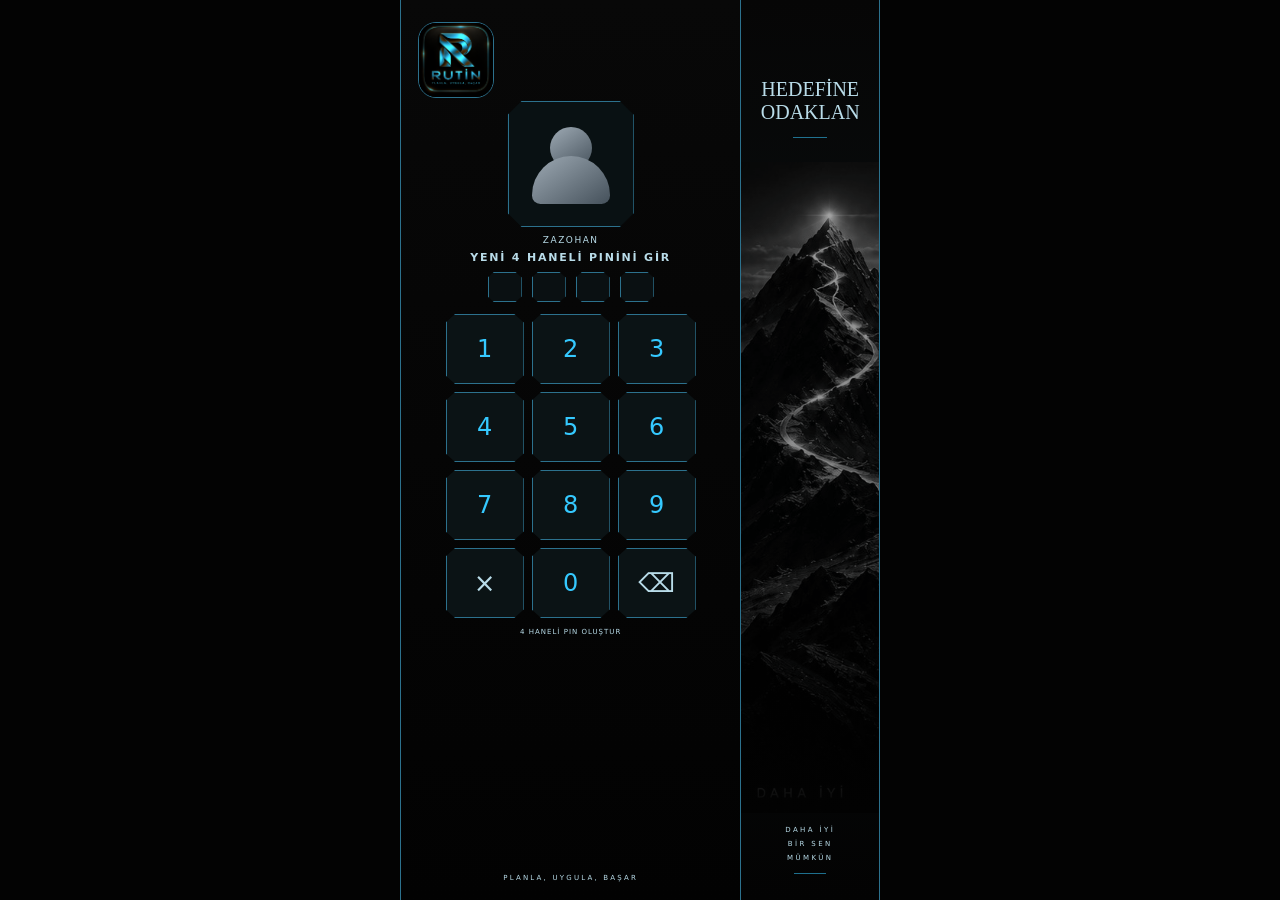
==== commit e424692e: "Add files via upload" ====
--- a/index.html
+++ b/index.html
@@ -6,54 +6,28 @@
 <meta http-equiv="Pragma" content="no-cache">
 <meta http-equiv="Expires" content="0">
 <meta name="viewport" content="width=device-width,initial-scale=1,viewport-fit=cover,user-scalable=no">
-<meta name="theme-color" content="#000000">
+<meta name="theme-color" content="#05080d">
 <meta name="mobile-web-app-capable" content="yes">
 <meta name="apple-mobile-web-app-capable" content="yes">
 <meta name="apple-mobile-web-app-status-bar-style" content="black-translucent">
 <meta name="apple-mobile-web-app-title" content="RUTİN">
-<title>RUTİN V43.18.11 GLASS ACTIVE FIX</title>
+<title>RUTİN V43.18.9 HANE SHARED AUDIT FIX</title>
 <link rel="manifest" href="manifest.json">
-<link rel="stylesheet" href="styles.css?v=v43.18.11">
-<style id="rutinBootGuard">#app{visibility:hidden!important}</style>
+<link rel="stylesheet" href="styles.css?v=v43.18.9">
 <link rel="icon" href="icon-180.png" type="image/png">
 <link rel="apple-touch-icon" href="icon-180.png">
+<link rel="stylesheet" href="theme-system.css?v=v43.18.9-audit">
 </head>
 <body>
 <div id="app"></div>
-<script src="app.js?v=v43.18.7"></script>
-<script src="legacy.js?v=v43.18.7"></script>
-<script src="calendar.js?v=v43.18.7"></script>
-<script src="records.js?v=v43.18.7"></script>
-<script src="work.js?v=v43.18.7"></script>
-<script src="finance.js?v=v43.18.7"></script>
-<script src="ui.js?v=v43.18.7"></script>
-<script src="accounting.js?v=v43.18.7"></script>
-<script src="v43165_cards_allowance.js?v=v43.18.7"></script>
-<script src="v431651_integrity_fix.js?v=v43.18.7"></script>
-<script src="v43166_calendar_categories.js?v=v43.18.7"></script>
-<script src="v43167_report_quickfix.js?v=v43.18.7"></script>
-<script src="v43168_navigation_interaction.js?v=v43.18.7"></script>
-<script src="v43169_report_road_fix.js?v=v43.18.7"></script>
-<script src="v431691_stable_fix.js?v=v43.18.7"></script>
-<script src="v4317_standard_migration.js?v=v43.18.7"></script>
-<script src="v43171_quick_calendar_fix.js?v=v43.18.7"></script>
-<script src="v43172_real_quick_calendar_fix.js?v=v43.18.7"></script>
-<script src="v43173_calendar_restore.js?v=v43.18.7"></script>
-<script src="v43174_integrity_reports.js?v=v43.18.7"></script>
-<script src="v43175_finance_edit_reminders.js?v=v43.18.7"></script>
-<script src="v43176_finance_details_reports.js?v=v43.18.7"></script>
-<script src="v43177_card_statement_design.js?v=v43.18.7"></script>
-<script src="v43178_flex_finance_standard.js?v=v43.18.7"></script>
-<script src="v43179_final_integrity.js?v=v43.18.7"></script>
-<script src="v43182_finance_platinum_cards.js?v=v43.18.7"></script>
-<script src="v43183_vertical_card_statement_fix.js?v=v43.18.7"></script>
-<script src="v43184_card_info_design.js?v=v43.18.7"></script>
-<script src="v43185_backup_restore.js?v=v43.18.7"></script>
-<script src="v43186_salary_compact_ui.js?v=v43.18.7"></script>
-<script src="v43187_premium_cleanup.js?v=v43.18.7"></script>
-<script src="v43188_design_only.js?v=v43.18.8"></script>
-<script src="v43189_hex_calendar_fix.js?v=v43.18.9"></script>
-<script src="v43190_lock_boot_fix.js?v=v43.18.10"></script>
-<script src="v43191_glass_active_fix.js?v=v43.18.11"></script>
+<script src="app.js?v=v43.18.9"></script>
+<script src="legacy.js?v=v43.18.9"></script>
+<script src="calendar.js?v=v43.18.9"></script>
+<script src="records.js?v=v43.18.9"></script>
+<script src="work.js?v=v43.18.9"></script>
+<script src="finance.js?v=v43.18.9"></script>
+<script src="ui.js?v=v43.18.9"></script>
+<script src="accounting.js?v=v43.18.9"></script>
+<script src="rutin-runtime.js?v=v43.18.9"></script>
 </body>
 </html>
--- a/styles.css
+++ b/styles.css
@@ -2,7 +2,7 @@
 *{box-sizing:border-box}
 :root{
  --bg:#000;--panel:#090b0d;--panel2:#0e1113;--line:#2a2d30;
- --gold:#d7b45c;--gold2:#f0cf7a;--txt:#f2f2f2;--muted:#8b9096;
+ --gold:var(--rt-accent);--gold2:var(--rt-accent-2);--txt:#f2f2f2;--muted:#8b9096;
  --green:#49d17d;--red:#ff5b62;--blue:#5ea6ff;--orange:#f2aa4c;--purple:#a876ff;
 }
 html,body{margin:0;background:#000;color:var(--txt);font-family:-apple-system,BlinkMacSystemFont,"SF Pro Display","Segoe UI",sans-serif;-webkit-font-smoothing:antialiased}
@@ -23,7 +23,7 @@
 .topbar .title{text-align:center;color:var(--gold2);font-weight:900;letter-spacing:3px}
 .iconBtn{width:34px;height:34px;border-radius:10px;border:1px solid #232629;background:#0a0b0c;color:var(--gold2)}
 .profileLine{display:flex;gap:10px;align-items:center;padding:8px 0 6px}
-.avatar{width:46px;height:46px;border-radius:50%;border:1px solid #5f4f2c;background:#14110a;color:var(--gold2);display:grid;place-items:center;font-weight:900;overflow:hidden}
+.avatar{width:46px;height:46px;border-radius:50%;border:1px solid var(--rt-accent-border);background:var(--rt-accent-bg);color:var(--gold2);display:grid;place-items:center;font-weight:900;overflow:hidden}
 .avatar img{width:100%;height:100%;object-fit:cover}
 .profileLine small{color:var(--muted);font-size:9px;display:block}
 .profileLine b{font-size:13px}
@@ -48,12 +48,12 @@
 .summaryRow{display:grid;grid-template-columns:1fr auto;gap:8px;padding:8px 0;border-bottom:1px solid #1c1f22}
 .summaryRow:last-child{border-bottom:0}.summaryRow b{font-size:10px}.summaryRow small{display:block;color:var(--muted);font-size:8px;margin-top:2px}
 .card{background:var(--panel);border:1px solid var(--line);border-radius:14px;padding:11px;margin-bottom:8px}
-.card.goldBorder{border-color:#665327}
+.card.goldBorder{border-color:var(--rt-accent-border)}
 .workChoice{display:grid;grid-template-columns:repeat(3,1fr);gap:6px;margin-bottom:10px}
 .workChoice button,.tabs button{
  border:1px solid #272a2e;border-radius:10px;background:#0d0f11;color:#888;padding:8px 6px;font-size:8px;font-weight:800
 }
-.workChoice button.active,.tabs button.active{background:linear-gradient(135deg,#8d6927,#d7b45c);color:#0a0804;border-color:#d7b45c}
+.workChoice button.active,.tabs button.active{background:linear-gradient(135deg,var(--rt-accent),var(--rt-accent));color:#0a0804;border-color:var(--rt-accent)}
 .primary{
  width:100%;border:0;border-radius:11px;background:linear-gradient(135deg,#9e762c,#e0bc66);
  color:#0a0804;padding:12px;font-weight:900
@@ -71,18 +71,18 @@
  border:1px solid #2c2f33;background:#0f1113;border-radius:10px;padding:9px;text-align:center;font-size:8px
 }
 .choiceRow input{display:none}
-.choiceRow label:has(input:checked){border-color:#8d6e2f;background:#171208;color:var(--gold2)}
+.choiceRow label:has(input:checked){border-color:var(--rt-accent-border);background:var(--rt-accent-bg);color:var(--gold2)}
 .list .item{display:grid;grid-template-columns:34px 1fr auto;gap:8px;align-items:center;padding:9px 0;border-bottom:1px solid #1d2023}
 .list .item:last-child{border-bottom:0}
 .ico{width:32px;height:32px;border-radius:10px;background:#15181a;display:grid;place-items:center;font-size:14px}
 .item b{font-size:10px}.item small{display:block;color:var(--muted);font-size:8px;margin-top:2px}.amt{font-size:10px;font-weight:900}
-.account{border:1px solid #594923;background:linear-gradient(145deg,#0b0d10,#14120c);border-radius:13px;padding:12px;margin-bottom:8px}
+.account{border:1px solid #594923;background:linear-gradient(145deg,#0b0d10,var(--rt-accent-bg));border-radius:13px;padding:12px;margin-bottom:8px}
 .accountHead{display:flex;justify-content:space-between;align-items:center}.account b{font-size:11px}.account strong{font-size:18px;display:block;margin-top:5px}
 .account small{color:var(--muted);font-size:8px}
 .calendarHead{display:grid;grid-template-columns:repeat(7,1fr);gap:4px;margin-bottom:5px;color:#8f9398;font-size:8px;text-align:center}
 .calendar{display:grid;grid-template-columns:repeat(7,1fr);gap:4px}
 .day{aspect-ratio:1;border:1px solid #202326;border-radius:9px;display:grid;place-items:center;font-size:8px;background:#0b0d0e;position:relative}
-.day.daily{border-color:#2f7148;background:#0a1610}.day.hourly{border-color:#2d587c;background:#09141f}.day.overtime{border-color:#7b6128;background:#191308}.day.off{color:#555}
+.day.daily{border-color:#2f7148;background:#0a1610}.day.hourly{border-color:#2d587c;background:#09141f}.day.overtime{border-color:#7b6128;background:color-mix(in srgb,var(--rt-overtime) 12%,#08090a)}.day.off{color:#555}
 .day .miniDot{position:absolute;width:5px;height:5px;border-radius:50%;bottom:4px}
 .legend{display:flex;gap:10px;flex-wrap:wrap;font-size:8px;color:#9a9da1;margin-top:9px}.legend i{width:7px;height:7px;border-radius:50%;display:inline-block;margin-right:4px}
 .tabs{display:flex;gap:6px;overflow:auto;margin-bottom:9px}.tabs button{white-space:nowrap}
@@ -115,18 +115,18 @@
 .quickPremium span{display:block;font-size:7px}
 
 .recordHero{display:flex;gap:10px;align-items:center;padding:11px;margin:5px 0 12px;border:1px solid #4c3d1f;border-radius:14px;background:linear-gradient(145deg,#0b0b0b,#131007)}
-.recordHero .recordIcon{width:42px;height:42px;border-radius:12px;display:grid;place-items:center;color:var(--gold2);font-size:20px;background:#151109;border:1px solid #5a4824}
+.recordHero .recordIcon{width:42px;height:42px;border-radius:12px;display:grid;place-items:center;color:var(--gold2);font-size:20px;background:var(--rt-accent-bg);border:1px solid var(--rt-accent-border)}
 .recordHero b{font-size:11px}.recordHero small{display:block;color:#85898e;font-size:7px;margin-top:3px}
 
 .categoryIcons{display:grid;grid-template-columns:repeat(4,1fr);gap:6px}
 .catChip{border:1px solid #292d30;background:#0d0f11;border-radius:11px;min-height:62px;display:flex;flex-direction:column;align-items:center;justify-content:center;gap:4px;color:#a4a7aa}
 .catChip input{display:none}.catChip i{font-style:normal;font-size:18px;color:var(--gold2)}.catChip span{font-size:7px;font-weight:800}
-.catChip:has(input:checked){border-color:#846b34;background:linear-gradient(145deg,#171308,#0f0f0d);box-shadow:inset 0 0 0 1px rgba(215,180,92,.12)}
+.catChip:has(input:checked){border-color:var(--rt-accent-border);background:linear-gradient(145deg,var(--rt-accent-bg),#0f0f0d);box-shadow:inset 0 0 0 1px color-mix(in srgb,var(--rt-accent) 12%,transparent)}
 
 .payIcons{display:grid;grid-template-columns:repeat(3,1fr);gap:6px}
 .payIcons label{border:1px solid #292d30;background:#0d0f11;border-radius:11px;min-height:60px;display:flex;flex-direction:column;align-items:center;justify-content:center;gap:4px}
 .payIcons input{display:none}.payIcons i{font-style:normal;font-size:18px;color:var(--gold2)}.payIcons span{font-size:7px;color:#aaa;font-weight:800}
-.payIcons label:has(input:checked){border-color:#846b34;background:#171308}
+.payIcons label:has(input:checked){border-color:var(--rt-accent-border);background:var(--rt-accent-bg)}
 
 .clickableChart{cursor:pointer;transition:transform .12s ease}.clickableChart:active{transform:scale(.985)}
 .chartTap{text-align:center;color:var(--gold2);font-size:8px;font-weight:800;margin-top:10px}
@@ -135,7 +135,7 @@
 .detailHero small{font-size:7px;color:#8e9297}.detailHero strong{display:block;font-size:14px;margin-top:5px}
 
 .profileShowcase{text-align:center;padding:16px 8px 13px}
-.profileRing{width:108px;height:108px;border-radius:50%;margin:0 auto 11px;padding:4px;background:conic-gradient(var(--gold2),#52401d,var(--gold2))}
+.profileRing{width:108px;height:108px;border-radius:50%;margin:0 auto 11px;padding:4px;background:conic-gradient(var(--gold2),var(--rt-accent-border),var(--gold2))}
 .profileRing .avatar{width:100%;height:100%;border:4px solid #070707;font-size:30px}
 .profileShowcase h2{margin:0;color:#fff;font-size:19px}.profileShowcase p{margin:5px auto 8px;max-width:290px;color:var(--gold2);font-size:8px}
 .profileBadge{display:inline-block;border:1px solid #41371f;border-radius:999px;padding:6px 10px;color:#aaa;font-size:7px}
@@ -144,7 +144,7 @@
 
 .moreGrid{display:grid;gap:8px}
 .moreGrid button{display:grid;grid-template-columns:40px 1fr 1fr;align-items:center;text-align:left;border:1px solid #282c2f;background:linear-gradient(145deg,#0a0c0e,#101214);border-radius:13px;padding:11px;color:#eee}
-.moreGrid i{font-style:normal;width:34px;height:34px;border-radius:10px;display:grid;place-items:center;color:var(--gold2);background:#16140e;font-size:16px}
+.moreGrid i{font-style:normal;width:34px;height:34px;border-radius:10px;display:grid;place-items:center;color:var(--gold2);background:var(--rt-accent-bg);font-size:16px}
 .moreGrid b{font-size:9px}.moreGrid span{font-size:7px;color:#777;text-align:right}
 
 .reminderBanner{border:1px solid #705923;background:linear-gradient(145deg,#161205,#0c0c0b);border-radius:12px;padding:9px 10px;margin-bottom:8px}
@@ -157,7 +157,7 @@
 .lockIcon{font-size:34px;color:var(--gold2)}.lockCard h2{font-size:15px}.lockCard p{color:#888;font-size:8px}.lockCard input{width:100%;margin:8px 0 10px;background:#111315;border:1px solid #303338;color:#fff;border-radius:11px;padding:13px;text-align:center;font-size:20px;letter-spacing:8px}
 
 /* V4 compact premium */
-body{font-size:13px}.phone{padding-left:12px;padding-right:12px}.topbar{height:48px}.topbar .title{font-size:12px;letter-spacing:2.6px}.iconBtn{width:31px;height:31px;font-size:12px}.section{margin:12px 1px 6px}.section b{font-size:10px}.section span,.link{font-size:8px}.stat{padding:8px 9px;border-radius:11px}.stat small{font-size:7px}.stat strong{font-size:14px}.card{padding:9px 10px;border-radius:12px}.summaryRow{padding:6px 0}.summaryRow b{font-size:9px}.summaryRow strong{font-size:9px}.summaryRow small{font-size:7px}.primary,.secondary{padding:9px 10px;font-size:9px;border-radius:10px}.field{margin-bottom:7px}.field label{font-size:7px}.field input,.field select,.field textarea{padding:8px 9px;font-size:12px;border-radius:9px}.workChoice{gap:5px;margin-bottom:8px}.workChoice button,.tabs button{padding:6px 7px;font-size:7px}.quick{gap:5px}.quick button{min-height:50px;padding:6px 3px;font-size:6.5px;border-radius:10px}.quick i{font-size:15px;margin-bottom:3px}.quickSix{grid-template-columns:repeat(6,1fr)}.nav{height:61px}.navSix{grid-template-columns:repeat(6,1fr)}.nav button{font-size:6px}.nav i{font-size:14px;margin-bottom:2px}.compactCalendar{padding:8px}.calendarHead{font-size:7px;gap:2px}.calendar{gap:4px;justify-items:center}.day{width:31px;height:31px;aspect-ratio:auto;border-radius:50%;padding:0;border:1px solid #202326;background:#0b0d0e;color:#ddd;font-size:8px;display:grid;place-items:center}.day.daily{border-color:#2f7148;background:#0a1610}.day.hourly{border-color:#2d587c;background:#09141f}.day.overtime{border-color:#7b6128;background:#191308}.day.off{color:#555}.day:active{transform:scale(.92)}.legend{font-size:7px;gap:7px}.themePreview{border:1px solid #3a3220;background:var(--bg);border-radius:13px;padding:10px;margin-bottom:10px}.themePreviewTop{color:var(--gold);font-weight:900;letter-spacing:3px;text-align:center;font-size:11px}.themePreviewCard{background:var(--panel);border:1px solid #2a2d30;border-radius:10px;padding:9px;margin-top:7px}.themePreviewCard b{font-size:8px;color:var(--gold)}.themePreviewCard span{display:block;font-size:7px;color:#888;margin-top:2px}.themeGrid{display:grid;grid-template-columns:1fr 1fr;gap:6px}.colorRow{display:grid;grid-template-columns:44px 1fr;gap:8px;align-items:center}.colorRow input[type=color]{width:44px;height:34px;padding:2px}.colorRow span{font-size:7px;color:#888}.miniDelete{border:1px solid #4b2424;background:#1a0b0b;color:#ff7676;border-radius:8px;padding:5px 7px;font-size:7px}
+body{font-size:13px}.phone{padding-left:12px;padding-right:12px}.topbar{height:48px}.topbar .title{font-size:12px;letter-spacing:2.6px}.iconBtn{width:31px;height:31px;font-size:12px}.section{margin:12px 1px 6px}.section b{font-size:10px}.section span,.link{font-size:8px}.stat{padding:8px 9px;border-radius:11px}.stat small{font-size:7px}.stat strong{font-size:14px}.card{padding:9px 10px;border-radius:12px}.summaryRow{padding:6px 0}.summaryRow b{font-size:9px}.summaryRow strong{font-size:9px}.summaryRow small{font-size:7px}.primary,.secondary{padding:9px 10px;font-size:9px;border-radius:10px}.field{margin-bottom:7px}.field label{font-size:7px}.field input,.field select,.field textarea{padding:8px 9px;font-size:12px;border-radius:9px}.workChoice{gap:5px;margin-bottom:8px}.workChoice button,.tabs button{padding:6px 7px;font-size:7px}.quick{gap:5px}.quick button{min-height:50px;padding:6px 3px;font-size:6.5px;border-radius:10px}.quick i{font-size:15px;margin-bottom:3px}.quickSix{grid-template-columns:repeat(6,1fr)}.nav{height:61px}.navSix{grid-template-columns:repeat(6,1fr)}.nav button{font-size:6px}.nav i{font-size:14px;margin-bottom:2px}.compactCalendar{padding:8px}.calendarHead{font-size:7px;gap:2px}.calendar{gap:4px;justify-items:center}.day{width:31px;height:31px;aspect-ratio:auto;border-radius:50%;padding:0;border:1px solid #202326;background:#0b0d0e;color:#ddd;font-size:8px;display:grid;place-items:center}.day.daily{border-color:#2f7148;background:#0a1610}.day.hourly{border-color:#2d587c;background:#09141f}.day.overtime{border-color:#7b6128;background:color-mix(in srgb,var(--rt-overtime) 12%,#08090a)}.day.off{color:#555}.day:active{transform:scale(.92)}.legend{font-size:7px;gap:7px}.themePreview{border:1px solid var(--rt-accent-border);background:var(--bg);border-radius:13px;padding:10px;margin-bottom:10px}.themePreviewTop{color:var(--gold);font-weight:900;letter-spacing:3px;text-align:center;font-size:11px}.themePreviewCard{background:var(--panel);border:1px solid #2a2d30;border-radius:10px;padding:9px;margin-top:7px}.themePreviewCard b{font-size:8px;color:var(--gold)}.themePreviewCard span{display:block;font-size:7px;color:#888;margin-top:2px}.themeGrid{display:grid;grid-template-columns:1fr 1fr;gap:6px}.colorRow{display:grid;grid-template-columns:44px 1fr;gap:8px;align-items:center}.colorRow input[type=color]{width:44px;height:34px;padding:2px}.colorRow span{font-size:7px;color:#888}.miniDelete{border:1px solid #4b2424;background:#1a0b0b;color:#ff7676;border-radius:8px;padding:5px 7px;font-size:7px}
 
 
 /* V4.1 — Yazılar hafif büyütüldü, butonlar daha zarif küçültüldü */
@@ -285,7 +285,7 @@
   line-height:1;
   background:
     radial-gradient(circle at 35% 20%,rgba(255,255,255,.06),transparent 32%),
-    linear-gradient(145deg,#17130a,#080909);
+    linear-gradient(145deg,#0d1519,#080909);
   border:1px solid color-mix(in srgb,var(--gold) 34%,#262626);
   box-shadow:0 2px 8px rgba(0,0,0,.35);
 }
@@ -299,7 +299,7 @@
 }
 .nav button.active .luxGlyph{
   color:#080604!important;
-  background:linear-gradient(145deg,var(--gold),color-mix(in srgb,var(--gold) 72%,#7a5420));
+  background:linear-gradient(145deg,var(--gold),color-mix(in srgb,var(--gold) 72%,var(--rt-accent)));
   border-color:var(--gold);
   box-shadow:0 0 9px color-mix(in srgb,var(--gold) 28%,transparent);
 }
@@ -422,7 +422,6 @@
   color:#fff!important;
   background:#000!important;
 }
-button:hover,
 button:focus-visible,
 button:active,
 button.active,
@@ -436,7 +435,6 @@
   color:#050403!important;
   border-color:var(--gold)!important;
 }
-button:hover i,
 button:focus-visible i,
 button:active i,
 button.active i,
@@ -519,7 +517,7 @@
   color:#fff!important;background:#000!important;
   font-size:18px!important;
 }
-.calendarArrow:active,.calendarArrow:hover{
+.calendarArrow:active{
   background:var(--gold)!important;color:#000!important;
 }
 
@@ -576,7 +574,7 @@
   outline:2px solid #fff!important;
   outline-offset:2px;
 }
-.day:active,.day:hover{
+.day:active{
   background:var(--gold)!important;
   color:#000!important;
   border-color:var(--gold)!important;
@@ -657,7 +655,7 @@
   color:var(--gold)!important;
 }
 .nav button.active .navLux{
-  background:linear-gradient(145deg,var(--gold),#8b6424)!important;
+  background:linear-gradient(145deg,var(--gold),var(--rt-accent))!important;
   color:#050403!important;
   border-color:var(--gold)!important;
   box-shadow:0 0 10px color-mix(in srgb,var(--gold) 34%,transparent)!important;
@@ -685,8 +683,7 @@
   border:1px solid var(--gold)!important;
   box-shadow:0 2px 8px rgba(0,0,0,.45);
 }
-.premiumSetting:active .settingIcon,
-.premiumSetting:hover .settingIcon{
+.premiumSetting:active .settingIcon{
   background:var(--gold)!important;
   color:#050403!important;
 }
@@ -713,8 +710,7 @@
   background:#000!important;
   border:1px solid var(--gold)!important;
 }
-.quick button:active .quickLux,
-.quick button:hover .quickLux{
+.quick button:active .quickLux{
   background:var(--gold)!important;
   color:#050403!important;
 }
@@ -851,7 +847,7 @@
   background:#000!important;
   color:var(--gold)!important;
 }
-.miniEdit:active,.miniEdit:hover{
+.miniEdit:active{
   background:var(--gold)!important;
   color:#000!important;
 }
@@ -979,16 +975,16 @@
 
 /* V6.6 — Premium RUTİN parola ekranı */
 .premiumLock{position:fixed;inset:0;z-index:9999;overflow:auto;background:
-radial-gradient(circle at 50% 20%,rgba(215,180,92,.16),transparent 28%),
+radial-gradient(circle at 50% 20%,color-mix(in srgb,var(--rt-accent) 16%,transparent),transparent 28%),
 linear-gradient(180deg,#090909,#000 45%,#050403);color:#fff;text-align:center;padding:28px 18px 24px}
-.lockAura{position:absolute;right:-80px;top:110px;width:250px;height:360px;border-radius:50%;background:radial-gradient(ellipse,rgba(215,180,92,.12),transparent 68%);pointer-events:none}
+.lockAura{position:absolute;right:-80px;top:110px;width:250px;height:360px;border-radius:50%;background:radial-gradient(ellipse,color-mix(in srgb,var(--rt-accent) 12%,transparent),transparent 68%);pointer-events:none}
 .lockTop{max-width:430px;margin:auto;display:grid;grid-template-columns:1fr 1.5fr 1fr;align-items:center}
 .lockSideQuote{font-size:9px;line-height:1.45;color:#f4d783!important;text-align:left;letter-spacing:.8px}
 .lockSideQuote.right{text-align:right}
 .lockBrand strong{display:block;font-size:31px;letter-spacing:1px;background:linear-gradient(#fff0b0,#b47a24);-webkit-background-clip:text;color:transparent!important}
 .lockBrand small{font-size:6px;letter-spacing:3px;color:#fff!important}
 .lockLogo{margin:auto;width:29px;height:29px;border:2px solid var(--gold);border-radius:7px;color:var(--gold);font-size:21px;line-height:25px}
-.lockProfile{width:122px;height:122px;margin:15px auto 7px;border-radius:50%;padding:4px;border:2px solid var(--gold);box-shadow:0 0 22px rgba(215,180,92,.38)}
+.lockProfile{width:122px;height:122px;margin:15px auto 7px;border-radius:50%;padding:4px;border:2px solid var(--gold);box-shadow:0 0 22px color-mix(in srgb,var(--rt-accent) 38%,transparent)}
 .lockProfile img,.lockAvatar{width:100%;height:100%;object-fit:cover;border-radius:50%}
 .lockAvatar{display:grid;place-items:center;background:#17130c;color:var(--gold);font-size:40px}
 .premiumLock h1{margin:3px 0 0;font-size:23px}
@@ -997,14 +993,14 @@
 .lockGreetingSub{font-size:8px;color:#f6e6b1!important;margin:3px auto 10px;max-width:320px}
 .pinDots{display:flex;justify-content:center;gap:18px;margin:9px 0 13px}
 .pinDots i{width:17px;height:17px;border-radius:50%;border:2px solid var(--gold);background:#111}
-.pinDots i.filled{background:linear-gradient(#ffe89b,#c99135);box-shadow:0 0 8px rgba(215,180,92,.6)}
+.pinDots i.filled{background:linear-gradient(var(--rt-accent-2),var(--rt-accent));box-shadow:0 0 8px color-mix(in srgb,var(--rt-accent) 60%,transparent)}
 .pinPad{display:grid;grid-template-columns:repeat(3,64px);gap:8px 18px;justify-content:center}
 .pinPad button{width:64px!important;height:54px!important;border-radius:50%!important;border:1.5px solid var(--gold)!important;background:linear-gradient(145deg,#25221d,#080808)!important;color:#fff!important;font-size:22px!important;font-weight:700!important;padding:0!important}
 .pinPad button:active{background:var(--gold)!important;color:#000!important;transform:scale(.94)}
 .pinPad .bioKey{color:var(--gold)!important;font-size:26px!important}.pinPad .delKey{font-size:20px!important}
 .lockBottom{max-width:400px;margin:14px auto 8px;display:grid;grid-template-columns:1fr 1.2fr 1fr;align-items:center;gap:8px}
 .lockBottom span{font-size:6.5px;color:#fff!important}.lockBottom b{font-size:9px;line-height:1.4;color:var(--gold)!important;font-family:Georgia,serif;font-style:italic}
-.lockQuote{max-width:350px;margin:10px auto 0;padding:9px 12px;border:1px solid #28231b;border-radius:12px;background:linear-gradient(90deg,#111,rgba(215,180,92,.07));font-size:7.5px;color:#fff!important}
+.lockQuote{max-width:350px;margin:10px auto 0;padding:9px 12px;border:1px solid #28231b;border-radius:12px;background:linear-gradient(90deg,#111,color-mix(in srgb,var(--rt-accent) 7%,transparent));font-size:7.5px;color:#fff!important}
 @media(max-height:720px){.premiumLock{padding-top:10px}.lockProfile{width:86px;height:86px;margin-top:7px}.lockBrand strong{font-size:24px}.pinPad{gap:5px 16px}.pinPad button{width:56px!important;height:43px!important}.lockBottom{margin-top:8px}.lockQuote{display:none}}
 
 /* V6.7 PIN form fix */
@@ -1348,8 +1344,8 @@
 .premiumTopbar{grid-template-columns:36px 1fr 38px;height:58px}.topRightStack{display:flex;flex-direction:column;gap:2px;align-items:center}.topRightStack .iconBtn{width:29px;height:25px;border-radius:8px;font-size:12px!important}.reminderTopBtn{font-size:13px!important}
 .clickableSummary{cursor:pointer}.clickableSummary:active{transform:scale(.99)}
 .homeReminderStack{display:grid;gap:6px;margin:6px 0 9px}.homeReminderCard{display:grid;grid-template-columns:1fr auto;gap:8px;align-items:center;border:1px solid #6a5425;background:linear-gradient(145deg,#171205,#0b0c0d);border-radius:12px;padding:8px 9px}.homeReminderCard b{font-size:8px;color:var(--gold2)}.homeReminderCard small{display:block;font-size:7px;color:#aaa;margin-top:2px}.reminderActions{display:flex;gap:4px}.reminderActions button,.reminderCenterRow>button{border:1px solid #55451f;background:#17130b;color:var(--gold2);border-radius:7px;padding:5px 6px;font-size:6.5px}
-.expenseHero{display:grid;grid-template-columns:1fr auto;align-items:center;gap:10px;border:1px solid #43351d;border-radius:14px;background:linear-gradient(145deg,#0b0d10,#171108);padding:12px;margin-bottom:10px}.expenseHero small,.cashBalanceHero small{display:block;color:#8d9196;font-size:7px}.expenseHero strong,.cashBalanceHero strong{display:block;font-size:20px;margin-top:3px}.premiumAddBtn{border:1px solid #6b5526;background:linear-gradient(145deg,#1a1509,#0b0c0d);color:var(--gold2);border-radius:11px;min-height:42px;padding:7px 10px;font-weight:900;font-size:7px}.premiumAddBtn i{display:block;font-style:normal;font-size:15px}.premiumAddBtn.full{width:100%;margin-bottom:8px}.categoryIcons{display:grid;grid-template-columns:repeat(4,1fr);gap:6px}.catChip{border:1px solid #2b2e31!important;border-radius:11px;padding:7px 3px!important;text-align:center;background:#0e1012}.catChip input{display:none}.catChip i{display:grid;width:28px;height:28px;margin:auto auto 3px;border-radius:9px;place-items:center;font-style:normal;font-size:14px;background:#17191b}.catChip span{font-size:6.7px}.catChip:has(input:checked){border-color:var(--gold)!important;box-shadow:0 0 10px rgba(215,180,92,.12)}.catChip.road i{color:#70b7ff}.catChip.food i{color:#ffb968}.catChip.market i{color:#a98cff}.catChip.bill i{color:#ff7181}.catChip.rent i{color:#e7ca73}.catChip.health i{color:#ff728b}.catChip.transport i{color:#60d5c7}.catChip.fun i{color:#f2c85b}.catChip.fuel i{color:#de835b}.catChip.wear i{color:#c58cff}.catChip.allowance i{color:#61d592}.catChip.bakery i{color:#e4a55d}.catChip.other i{color:#aaa}
-.expenseItem{grid-template-columns:34px 1fr minmax(90px,auto)!important}.expenseRight,.investmentRight,.movementActions{display:grid;justify-items:end;gap:4px}.rowActions,.recordActions{display:flex;gap:4px;justify-content:flex-end}.miniEdit{border:1px solid #3e4e61;background:#0c1620;color:#7dbbff;border-radius:7px;padding:5px 6px;font-size:6px}.expenseIco.road{color:#70b7ff}.expenseIco.food{color:#ffb968}.expenseIco.market{color:#a98cff}.expenseIco.bill{color:#ff7181}.expenseIco.rent{color:#e7ca73}.expenseIco.health{color:#ff728b}.expenseIco.transport{color:#60d5c7}.expenseIco.fun{color:#f2c85b}.expenseIco.fuel{color:#de835b}.expenseIco.wear{color:#c58cff}.expenseIco.allowance{color:#61d592}.expenseIco.bakery{color:#e4a55d}
+.expenseHero{display:grid;grid-template-columns:1fr auto;align-items:center;gap:10px;border:1px solid var(--rt-accent-border);border-radius:14px;background:linear-gradient(145deg,#0b0d10,var(--rt-accent-bg));padding:12px;margin-bottom:10px}.expenseHero small,.cashBalanceHero small{display:block;color:#8d9196;font-size:7px}.expenseHero strong,.cashBalanceHero strong{display:block;font-size:20px;margin-top:3px}.premiumAddBtn{border:1px solid var(--rt-accent-border);background:linear-gradient(145deg,var(--rt-accent-bg),#0b0c0d);color:var(--gold2);border-radius:11px;min-height:42px;padding:7px 10px;font-weight:900;font-size:7px}.premiumAddBtn i{display:block;font-style:normal;font-size:15px}.premiumAddBtn.full{width:100%;margin-bottom:8px}.categoryIcons{display:grid;grid-template-columns:repeat(4,1fr);gap:6px}.catChip{border:1px solid #2b2e31!important;border-radius:11px;padding:7px 3px!important;text-align:center;background:#0e1012}.catChip input{display:none}.catChip i{display:grid;width:28px;height:28px;margin:auto auto 3px;border-radius:9px;place-items:center;font-style:normal;font-size:14px;background:#17191b}.catChip span{font-size:6.7px}.catChip:has(input:checked){border-color:var(--gold)!important;box-shadow:0 0 10px color-mix(in srgb,var(--rt-accent) 12%,transparent)}.catChip.road i{color:#70b7ff}.catChip.food i{color:#ffb968}.catChip.market i{color:#a98cff}.catChip.bill i{color:#ff7181}.catChip.rent i{color:var(--rt-accent-2)}.catChip.health i{color:#ff728b}.catChip.transport i{color:#60d5c7}.catChip.fun i{color:var(--rt-accent-2)}.catChip.fuel i{color:#de835b}.catChip.wear i{color:#c58cff}.catChip.allowance i{color:#61d592}.catChip.bakery i{color:#e4a55d}.catChip.other i{color:#aaa}
+.expenseItem{grid-template-columns:34px 1fr minmax(90px,auto)!important}.expenseRight,.investmentRight,.movementActions{display:grid;justify-items:end;gap:4px}.rowActions,.recordActions{display:flex;gap:4px;justify-content:flex-end}.miniEdit{border:1px solid #3e4e61;background:#0c1620;color:#7dbbff;border-radius:7px;padding:5px 6px;font-size:6px}.expenseIco.road{color:#70b7ff}.expenseIco.food{color:#ffb968}.expenseIco.market{color:#a98cff}.expenseIco.bill{color:#ff7181}.expenseIco.rent{color:var(--rt-accent-2)}.expenseIco.health{color:#ff728b}.expenseIco.transport{color:#60d5c7}.expenseIco.fun{color:var(--rt-accent-2)}.expenseIco.fuel{color:#de835b}.expenseIco.wear{color:#c58cff}.expenseIco.allowance{color:#61d592}.expenseIco.bakery{color:#e4a55d}
 .workRecord,.dayRecord{border-bottom:1px solid #1d2023;padding-bottom:7px;margin-bottom:7px}.workRecord .item,.dayRecord .item{border:0!important}.roadSub{display:flex;justify-content:space-between;align-items:center;margin:-2px 0 5px 42px;padding:5px 7px;border-left:2px solid #477ca3;background:#0b1217;border-radius:0 7px 7px 0;font-size:7px;color:#9fc9e8}.roadSub b{font-size:8px}.dayQuick{grid-template-columns:repeat(4,1fr)!important}.dayFullList .rowActions{margin:-2px 0 4px 42px}
 .financeDot{position:absolute;width:6px;height:6px;border-radius:50%;background:var(--red);right:3px;bottom:3px;box-shadow:0 0 5px rgba(255,91,98,.5)}.legendFinance{background:var(--red)!important}
 .investmentChart{height:165px;display:flex;align-items:flex-end;gap:6px;overflow-x:auto}.investmentBarCol{height:130px;min-width:42px;display:flex;flex-direction:column;justify-content:flex-end;align-items:center;gap:4px}.investmentBar{width:26px;min-height:8px;border-radius:7px 7px 2px 2px;background:linear-gradient(180deg,var(--green),#1d6e43);box-shadow:0 0 12px rgba(73,209,125,.12)}.investmentBarCol small{font-size:6px;color:#8e9297;max-width:42px;overflow:hidden;text-overflow:ellipsis}
@@ -1359,7 +1355,7 @@
 @media(max-width:360px){.categoryIcons{grid-template-columns:repeat(3,1fr)}.navSeven button{font-size:5px!important}.navSeven .luxGlyph{width:21px;height:21px}.rowActions button{padding:4px;font-size:5.5px}}
 
 /* CLEAN V2 V13: premium investments + cards */
-.investmentHeroV13,.financeHeroV13{margin:14px 16px;padding:20px;border:1px solid rgba(215,180,92,.35);border-radius:24px;background:linear-gradient(145deg,rgba(215,180,92,.12),rgba(255,255,255,.025));display:flex;justify-content:space-between;gap:14px;align-items:center}.investmentHeroV13>div,.financeHeroV13>div{display:flex;flex-direction:column;gap:5px}.investmentHeroV13 strong,.financeHeroV13 strong{font-size:28px}.investmentHeroV13 small,.financeHeroV13 small{opacity:.7;font-size:10px;letter-spacing:1.2px}.financeHeroV13>button{border:1px solid rgba(215,180,92,.5);background:rgba(215,180,92,.12);color:var(--gold);border-radius:14px;padding:12px;font-weight:800}.investmentStatsV13{display:grid;grid-template-columns:repeat(3,1fr);gap:8px;margin:0 16px 16px}.investmentStatsV13>div{padding:12px 9px;border:1px solid rgba(255,255,255,.08);border-radius:16px;background:rgba(255,255,255,.025);display:flex;flex-direction:column;gap:5px}.investmentStatsV13 small{font-size:9px;opacity:.6}.investmentStatsV13 b{font-size:12px}.invGraphV13{padding:14px}.invGraphV13>button{width:100%;border:0;background:none;color:inherit;text-align:left;padding:9px 0}.invGraphLabel{display:flex;justify-content:space-between;gap:10px;font-size:11px}.invTrack{height:7px;background:rgba(255,255,255,.07);border-radius:999px;overflow:hidden;margin:7px 0 3px}.invTrack i{display:block;height:100%;background:linear-gradient(90deg,var(--gold),#fff0ae);border-radius:999px}.invGraphV13 button>small{display:block;text-align:right;opacity:.55}.investmentListV13{padding:0 16px 18px;display:flex;flex-direction:column;gap:9px}.investmentCardV13{display:grid;grid-template-columns:46px minmax(0,1fr) auto;gap:10px;align-items:center;padding:14px;border:1px solid rgba(255,255,255,.08);border-radius:18px;background:linear-gradient(145deg,rgba(255,255,255,.04),rgba(255,255,255,.015))}.investmentTypeIcon{width:42px;height:42px;border-radius:14px;display:grid;place-items:center;background:rgba(215,180,92,.12);border:1px solid rgba(215,180,92,.3);color:var(--gold);font-size:21px}.investmentCardBody{display:flex;min-width:0;flex-direction:column;gap:3px}.investmentCardBody small{font-size:9px;color:var(--gold);letter-spacing:.9px}.investmentCardBody b{white-space:nowrap;overflow:hidden;text-overflow:ellipsis}.investmentCardBody span{font-size:10px;opacity:.55}.investmentCardValue{display:flex;align-items:flex-end;flex-direction:column;gap:3px}.investmentCardValue small{font-size:9px}.investmentCardActions{grid-column:2/4;display:flex;justify-content:flex-end;gap:6px}.investmentCardActions button,.cardTxnActionsV13 button{min-width:34px;height:30px;border-radius:10px;border:1px solid rgba(255,255,255,.1);background:rgba(255,255,255,.04);color:#fff}.cardsScrollerV13{display:flex;overflow-x:auto;gap:12px;padding:2px 16px 16px;scroll-snap-type:x mandatory}.creditCardV13{scroll-snap-align:start;min-width:min(330px,84vw);padding:18px;border-radius:25px;border:1px solid rgba(215,180,92,.46);background:radial-gradient(circle at 80% 10%,rgba(215,180,92,.2),transparent 35%),linear-gradient(145deg,#151515,#050505);box-shadow:0 14px 34px rgba(0,0,0,.35)}.creditCardTop,.creditCardBottom{display:flex;justify-content:space-between;align-items:center}.creditCardTop button,.flexCardV13 .accountHead button{border:0;background:none;color:#fff;font-weight:900;font-size:16px}.creditChipV13{width:36px;height:28px;border-radius:8px;background:linear-gradient(145deg,#f4d98b,#9f7620);color:#2b210e;display:grid;place-items:center}.creditCardV13>small{display:block;margin-top:14px;opacity:.55;font-size:9px;letter-spacing:1.3px}.creditCardV13 h3{margin:4px 0 18px;font-size:17px}.creditCardBalance{display:flex;justify-content:space-between;align-items:end}.creditCardBalance span{font-size:9px;opacity:.6}.creditCardBalance strong{font-size:22px}.creditLimitTrack{height:5px;background:rgba(255,255,255,.1);border-radius:99px;overflow:hidden;margin:9px 0}.creditLimitTrack i{height:100%;display:block;background:linear-gradient(90deg,#c9a64c,#fff0aa)}.creditCardBottom{font-size:9px;opacity:.72}.cardDatesV13{display:grid;grid-template-columns:1fr 1fr;gap:8px;margin-top:13px}.dateBadgeV13{padding:9px;border-radius:12px;background:rgba(255,255,255,.045);border:1px solid rgba(255,255,255,.07);display:flex;flex-direction:column;gap:3px}.dateBadgeV13 small{font-size:8px;opacity:.55}.dateBadgeV13 b{font-size:10px}.cardSpendMainBtn{width:100%;margin-top:11px;padding:11px;border-radius:13px;border:1px solid rgba(215,180,92,.35);background:rgba(215,180,92,.1);color:var(--gold);font-weight:800}.flexGridV13{display:grid;gap:10px;padding:0 16px 16px}.flexCardV13{padding:17px;border-radius:20px;border:1px solid rgba(110,160,255,.2);background:linear-gradient(145deg,rgba(52,84,140,.16),rgba(255,255,255,.018))}.flexCardV13>.accountHead>div{display:flex;flex-direction:column;gap:3px}.flexCardV13>.accountHead small{font-size:8px;opacity:.55}.flexCardV13>strong{display:block;font-size:22px;margin-top:13px}.flexCardV13>small{font-size:8px;opacity:.55}.flexMetaV13{display:flex;justify-content:space-between;font-size:9px;margin-top:10px}.emptyPremiumV13{min-width:min(330px,84vw);min-height:190px;border-radius:24px;border:1px dashed rgba(215,180,92,.35);background:rgba(215,180,92,.04);color:inherit;display:flex;flex-direction:column;align-items:center;justify-content:center;gap:8px;padding:20px}.emptyPremiumV13 i{font-size:28px;color:var(--gold)}.emptyPremiumV13 span{opacity:.55;font-size:9px;text-align:center}.cardDetailHeroV13{padding:18px;border-radius:20px;background:linear-gradient(145deg,rgba(215,180,92,.13),rgba(255,255,255,.02));border:1px solid rgba(215,180,92,.25);display:flex;flex-direction:column;gap:4px}.cardDetailHeroV13 small{opacity:.55}.cardDetailHeroV13 strong{font-size:27px}.cardDetailHeroV13 span{font-size:10px;color:var(--gold)}.cardTxnActionsV13{display:flex;align-items:center;gap:5px}.cardTxnActionsV13 strong{margin-right:4px}
+.investmentHeroV13,.financeHeroV13{margin:14px 16px;padding:20px;border:1px solid color-mix(in srgb,var(--rt-accent) 35%,transparent);border-radius:24px;background:linear-gradient(145deg,color-mix(in srgb,var(--rt-accent) 12%,transparent),rgba(255,255,255,.025));display:flex;justify-content:space-between;gap:14px;align-items:center}.investmentHeroV13>div,.financeHeroV13>div{display:flex;flex-direction:column;gap:5px}.investmentHeroV13 strong,.financeHeroV13 strong{font-size:28px}.investmentHeroV13 small,.financeHeroV13 small{opacity:.7;font-size:10px;letter-spacing:1.2px}.financeHeroV13>button{border:1px solid color-mix(in srgb,var(--rt-accent) 50%,transparent);background:color-mix(in srgb,var(--rt-accent) 12%,transparent);color:var(--gold);border-radius:14px;padding:12px;font-weight:800}.investmentStatsV13{display:grid;grid-template-columns:repeat(3,1fr);gap:8px;margin:0 16px 16px}.investmentStatsV13>div{padding:12px 9px;border:1px solid rgba(255,255,255,.08);border-radius:16px;background:rgba(255,255,255,.025);display:flex;flex-direction:column;gap:5px}.investmentStatsV13 small{font-size:9px;opacity:.6}.investmentStatsV13 b{font-size:12px}.invGraphV13{padding:14px}.invGraphV13>button{width:100%;border:0;background:none;color:inherit;text-align:left;padding:9px 0}.invGraphLabel{display:flex;justify-content:space-between;gap:10px;font-size:11px}.invTrack{height:7px;background:rgba(255,255,255,.07);border-radius:999px;overflow:hidden;margin:7px 0 3px}.invTrack i{display:block;height:100%;background:linear-gradient(90deg,var(--gold),var(--rt-accent-2));border-radius:999px}.invGraphV13 button>small{display:block;text-align:right;opacity:.55}.investmentListV13{padding:0 16px 18px;display:flex;flex-direction:column;gap:9px}.investmentCardV13{display:grid;grid-template-columns:46px minmax(0,1fr) auto;gap:10px;align-items:center;padding:14px;border:1px solid rgba(255,255,255,.08);border-radius:18px;background:linear-gradient(145deg,rgba(255,255,255,.04),rgba(255,255,255,.015))}.investmentTypeIcon{width:42px;height:42px;border-radius:14px;display:grid;place-items:center;background:color-mix(in srgb,var(--rt-accent) 12%,transparent);border:1px solid color-mix(in srgb,var(--rt-accent) 30%,transparent);color:var(--gold);font-size:21px}.investmentCardBody{display:flex;min-width:0;flex-direction:column;gap:3px}.investmentCardBody small{font-size:9px;color:var(--gold);letter-spacing:.9px}.investmentCardBody b{white-space:nowrap;overflow:hidden;text-overflow:ellipsis}.investmentCardBody span{font-size:10px;opacity:.55}.investmentCardValue{display:flex;align-items:flex-end;flex-direction:column;gap:3px}.investmentCardValue small{font-size:9px}.investmentCardActions{grid-column:2/4;display:flex;justify-content:flex-end;gap:6px}.investmentCardActions button,.cardTxnActionsV13 button{min-width:34px;height:30px;border-radius:10px;border:1px solid rgba(255,255,255,.1);background:rgba(255,255,255,.04);color:#fff}.cardsScrollerV13{display:flex;overflow-x:auto;gap:12px;padding:2px 16px 16px;scroll-snap-type:x mandatory}.creditCardV13{scroll-snap-align:start;min-width:min(330px,84vw);padding:18px;border-radius:25px;border:1px solid color-mix(in srgb,var(--rt-accent) 46%,transparent);background:radial-gradient(circle at 80% 10%,color-mix(in srgb,var(--rt-accent) 20%,transparent),transparent 35%),linear-gradient(145deg,#151515,#050505);box-shadow:0 14px 34px rgba(0,0,0,.35)}.creditCardTop,.creditCardBottom{display:flex;justify-content:space-between;align-items:center}.creditCardTop button,.flexCardV13 .accountHead button{border:0;background:none;color:#fff;font-weight:900;font-size:16px}.creditChipV13{width:36px;height:28px;border-radius:8px;background:linear-gradient(145deg,#f4d98b,#9f7620);color:#2b210e;display:grid;place-items:center}.creditCardV13>small{display:block;margin-top:14px;opacity:.55;font-size:9px;letter-spacing:1.3px}.creditCardV13 h3{margin:4px 0 18px;font-size:17px}.creditCardBalance{display:flex;justify-content:space-between;align-items:end}.creditCardBalance span{font-size:9px;opacity:.6}.creditCardBalance strong{font-size:22px}.creditLimitTrack{height:5px;background:rgba(255,255,255,.1);border-radius:99px;overflow:hidden;margin:9px 0}.creditLimitTrack i{height:100%;display:block;background:linear-gradient(90deg,#c9a64c,#fff0aa)}.creditCardBottom{font-size:9px;opacity:.72}.cardDatesV13{display:grid;grid-template-columns:1fr 1fr;gap:8px;margin-top:13px}.dateBadgeV13{padding:9px;border-radius:12px;background:rgba(255,255,255,.045);border:1px solid rgba(255,255,255,.07);display:flex;flex-direction:column;gap:3px}.dateBadgeV13 small{font-size:8px;opacity:.55}.dateBadgeV13 b{font-size:10px}.cardSpendMainBtn{width:100%;margin-top:11px;padding:11px;border-radius:13px;border:1px solid color-mix(in srgb,var(--rt-accent) 35%,transparent);background:color-mix(in srgb,var(--rt-accent) 10%,transparent);color:var(--gold);font-weight:800}.flexGridV13{display:grid;gap:10px;padding:0 16px 16px}.flexCardV13{padding:17px;border-radius:20px;border:1px solid rgba(110,160,255,.2);background:linear-gradient(145deg,rgba(52,84,140,.16),rgba(255,255,255,.018))}.flexCardV13>.accountHead>div{display:flex;flex-direction:column;gap:3px}.flexCardV13>.accountHead small{font-size:8px;opacity:.55}.flexCardV13>strong{display:block;font-size:22px;margin-top:13px}.flexCardV13>small{font-size:8px;opacity:.55}.flexMetaV13{display:flex;justify-content:space-between;font-size:9px;margin-top:10px}.emptyPremiumV13{min-width:min(330px,84vw);min-height:190px;border-radius:24px;border:1px dashed color-mix(in srgb,var(--rt-accent) 35%,transparent);background:color-mix(in srgb,var(--rt-accent) 4%,transparent);color:inherit;display:flex;flex-direction:column;align-items:center;justify-content:center;gap:8px;padding:20px}.emptyPremiumV13 i{font-size:28px;color:var(--gold)}.emptyPremiumV13 span{opacity:.55;font-size:9px;text-align:center}.cardDetailHeroV13{padding:18px;border-radius:20px;background:linear-gradient(145deg,color-mix(in srgb,var(--rt-accent) 13%,transparent),rgba(255,255,255,.02));border:1px solid color-mix(in srgb,var(--rt-accent) 25%,transparent);display:flex;flex-direction:column;gap:4px}.cardDetailHeroV13 small{opacity:.55}.cardDetailHeroV13 strong{font-size:27px}.cardDetailHeroV13 span{font-size:10px;color:var(--gold)}.cardTxnActionsV13{display:flex;align-items:center;gap:5px}.cardTxnActionsV13 strong{margin-right:4px}
 @media(max-width:390px){.investmentHeroV13,.financeHeroV13{align-items:stretch;flex-direction:column}.investmentStatsV13{grid-template-columns:1fr}.investmentCardV13{grid-template-columns:42px minmax(0,1fr)}.investmentCardValue{grid-column:2;align-items:flex-start}.investmentCardActions{grid-column:2}.creditCardV13{min-width:84vw}}
 
 /* V16 PREMIUM CALENDAR */
@@ -1372,7 +1368,7 @@
 .quick i,.moreGrid i,.fullMenuList i,.settingIcon{font-size:22px!important}.v18ExpenseIcon{font-size:22px!important;width:42px!important;height:42px!important}
 .v18Cats{grid-template-columns:repeat(4,1fr)!important}.v18Cats .catChip i{font-size:23px!important}.v18Pay label i{font-size:24px!important}.v18Pay label{min-height:72px}
 .paymentSplit{display:grid;grid-template-columns:1fr 1fr;gap:8px;margin:10px 0}.paymentSplit button{border:1px solid #2c3135;border-radius:14px;background:linear-gradient(160deg,#11171b,#080a0c);color:#fff;padding:12px}.paymentSplit i{font-size:24px}.paymentSplit small,.paymentSplit b{display:block;margin-top:4px}.paymentSplit small{color:#8d9499;font-size:7px}.categoryAnalysisBtn,.cashV18,.flexV18{width:100%;display:flex;align-items:center;gap:10px;border:1px solid #34302a;border-radius:15px;background:linear-gradient(145deg,#11161a,#080a0c);color:#fff;padding:13px;text-align:left;margin:8px 0}.categoryAnalysisBtn i,.cashV18 i,.flexV18 i{font-size:25px}.categoryAnalysisBtn div,.cashV18 div,.flexV18 div{flex:1}.categoryAnalysisBtn small,.cashV18 small,.flexV18 small{display:block;color:#8d9499;font-size:7px;margin-top:3px}
-.analysisHero,.financeHeroV18{padding:17px;border:1px solid #4a3b20;border-radius:17px;background:linear-gradient(145deg,#17130c,#090a0b);margin:8px 0 12px}.analysisHero small,.financeHeroV18 small{display:block;color:#a99a7b}.analysisHero strong,.financeHeroV18 strong{display:block;font-size:25px;color:var(--gold);margin:5px 0}.financeHeroV18 button{border:1px solid #806426;background:#211b0e;color:#f5d27b;border-radius:10px;padding:8px}
+.analysisHero,.financeHeroV18{padding:17px;border:1px solid #30444e;border-radius:17px;background:linear-gradient(145deg,#17130c,#090a0b);margin:8px 0 12px}.analysisHero small,.financeHeroV18 small{display:block;color:#9aaab2}.analysisHero strong,.financeHeroV18 strong{display:block;font-size:25px;color:var(--gold);margin:5px 0}.financeHeroV18 button{border:1px solid #466778;background:#101a1f;color:#b9d5e2;border-radius:10px;padding:8px}
 .categoryTotalGrid{display:grid;gap:8px}.categoryTotalGrid button{display:grid;grid-template-columns:44px 1fr auto;align-items:center;gap:9px;border:1px solid #282e32;border-radius:14px;background:#0c1013;color:#fff;padding:10px;text-align:left}.categoryTotalGrid i{font-size:25px}.categoryTotalGrid small{display:block;color:#8d9499}.categoryTotalGrid strong{color:#f1d17c}
 .cardsScrollerV18{display:grid;gap:10px}.creditCardV18{width:100%;min-height:180px;border:1px solid #a27b2c;border-radius:20px;background:radial-gradient(circle at 85% 10%,rgba(231,190,91,.17),transparent 30%),linear-gradient(145deg,#17191c,#090a0c);color:#fff;padding:16px;text-align:left;box-shadow:0 14px 30px rgba(0,0,0,.3)}.creditCardV18 .ccTop{display:flex;justify-content:space-between}.creditCardV18 .ccTop i{font-size:27px}.creditCardV18>b{display:block;margin-top:18px;color:#f0d081}.creditCardV18>strong{display:block;font-size:24px;margin-top:5px}.creditCardV18>small{display:block;color:#8d9499;margin:4px 0 15px}.creditCardV18>div:last-child{display:flex;justify-content:space-between;font-size:7px;color:#c9b27c}.emptyPremiumV18{min-height:90px;border:1px dashed #665126;border-radius:16px;background:#0c0e10;color:#e8c875}
 .settingsHero{display:flex;align-items:center;gap:12px;padding:14px;border:1px solid #3b3324;border-radius:16px;background:#0c1013;margin-bottom:10px}.settingsHero>i{font-size:30px}.settingsHero small{display:block;color:#858b90;margin-top:3px}
@@ -1410,14 +1406,14 @@
 .luxuryIconBtn,.menuBig,.fullMenuList i,.nav i,.premiumAddBtn i,.expenseIconV24,.sumIcon{
  filter:drop-shadow(0 3px 7px rgba(0,0,0,.45));font-weight:900!important
 }
-.luxuryIconBtn{border:1px solid #66501f!important;background:linear-gradient(145deg,#201b10,#08090a)!important;color:#f0cb72!important;box-shadow:inset 0 1px rgba(255,255,255,.08),0 5px 14px rgba(0,0,0,.24)!important}
+.luxuryIconBtn{border:1px solid #3f5d6b!important;background:linear-gradient(145deg,#201b10,#08090a)!important;color:#f0cb72!important;box-shadow:inset 0 1px rgba(255,255,255,.08),0 5px 14px rgba(0,0,0,.24)!important}
 .fullMenuList i,.expenseIconV24{background:linear-gradient(145deg,#2b2414,#0d0f11)!important;border:1px solid #6b5422!important;color:#f1cd75!important}
-.luxCreditCard{position:relative;overflow:hidden;margin:10px 0 15px;padding:17px;border:1px solid #8c6c2b;border-radius:20px;background:radial-gradient(circle at 85% 15%,rgba(239,199,105,.16),transparent 30%),linear-gradient(135deg,#191919 0%,#090a0b 48%,#2a2111 100%);box-shadow:0 18px 34px rgba(0,0,0,.38),inset 0 1px rgba(255,255,255,.08)}
+.luxCreditCard{position:relative;overflow:hidden;margin:10px 0 15px;padding:17px;border:1px solid #496a79;border-radius:20px;background:radial-gradient(circle at 85% 15%,rgba(239,199,105,.16),transparent 30%),linear-gradient(135deg,#191919 0%,#090a0b 48%,#121c21 100%);box-shadow:0 18px 34px rgba(0,0,0,.38),inset 0 1px rgba(255,255,255,.08)}
 .luxCreditCard:after{content:"";position:absolute;width:170px;height:170px;border:1px solid rgba(231,191,99,.12);border-radius:50%;right:-80px;bottom:-100px}
 .luxCardTop{display:flex;justify-content:space-between;align-items:center}.metalChip{width:36px;height:27px;border-radius:6px;border:1px solid #f1d58a;background:linear-gradient(135deg,#806020,#f4d987 45%,#8b6723);box-shadow:inset 0 0 0 4px rgba(70,48,12,.25)}.contactless{color:#d8b65f;font-size:13px;transform:rotate(90deg)}
-.luxCardBrand{margin-top:16px;color:#d9ba68;font-size:9px;letter-spacing:1.8px;font-weight:900}.luxCardAmount{font-size:24px;font-weight:900;color:#fff;margin:5px 0 14px;letter-spacing:.4px}.luxCardMeta{display:grid;grid-template-columns:1.1fr 1fr 1fr;gap:6px}.luxCardMeta small,.luxCardMeta b{display:block}.luxCardMeta small{font-size:5.5px;color:#8e8e8e}.luxCardMeta b{font-size:7px;color:#e9e1ce;margin-top:2px}.luxCardActions{display:grid;grid-template-columns:1fr 1fr;gap:7px;margin-top:13px}.luxCardActions button,.luxEditBtn{border:1px solid #66501f!important;background:linear-gradient(180deg,#2a2213,#141109)!important;color:#e8c66f!important;border-radius:10px!important;font-size:7px!important;font-weight:900!important}
+.luxCardBrand{margin-top:16px;color:#a9c6d3;font-size:9px;letter-spacing:1.8px;font-weight:900}.luxCardAmount{font-size:24px;font-weight:900;color:#fff;margin:5px 0 14px;letter-spacing:.4px}.luxCardMeta{display:grid;grid-template-columns:1.1fr 1fr 1fr;gap:6px}.luxCardMeta small,.luxCardMeta b{display:block}.luxCardMeta small{font-size:5.5px;color:#8e8e8e}.luxCardMeta b{font-size:7px;color:#e9e1ce;margin-top:2px}.luxCardActions{display:grid;grid-template-columns:1fr 1fr;gap:7px;margin-top:13px}.luxCardActions button,.luxEditBtn{border:1px solid #3f5d6b!important;background:linear-gradient(180deg,#152127,#0c1418)!important;color:#b5d0dc!important;border-radius:10px!important;font-size:7px!important;font-weight:900!important}
 .luxFlexCard{position:relative;margin:10px 0 15px;padding:15px;border-radius:18px;border:1px solid #345a6d;background:radial-gradient(circle at 90% 10%,rgba(65,170,213,.15),transparent 32%),linear-gradient(135deg,#0b151b,#081014 55%,#10242e);box-shadow:0 16px 30px rgba(0,0,0,.34),inset 0 1px rgba(255,255,255,.05)}.luxFlexIcon{float:right;display:grid;place-items:center;width:34px;height:34px;border-radius:11px;border:1px solid #3b718a;color:#73c9ec;background:#0b1c24;font-size:19px}.luxFlexHead small,.luxFlexHead b{display:block}.luxFlexHead small{font-size:6px;color:#65b6d7;letter-spacing:1px}.luxFlexHead b{font-size:10px;color:#fff;margin-top:3px}.luxFlexCard>strong{display:block;font-size:21px;margin:14px 0 10px}.luxFlexLine{display:flex;justify-content:space-between;gap:8px;color:#91a8b1;font-size:6px}.luxEditBtn{width:100%;margin-top:12px;border-color:#315d70!important;color:#72c9eb!important;background:#0b1b23!important}
-.luxFinanceMini{display:grid;grid-template-columns:42px 1fr 20px;gap:9px;align-items:center;padding:12px;margin:8px 0;border:1px solid #38332a;border-radius:14px;background:linear-gradient(145deg,#111416,#090a0b)}.luxFinanceMini i{display:grid;place-items:center;width:38px;height:38px;border-radius:11px;border:1px solid #705820;background:#211b0e;color:#e7c469;font-style:normal;font-size:18px}.luxFinanceMini small,.luxFinanceMini b{display:block}.luxFinanceMini small{font-size:6px;color:#8c8c8c}.luxFinanceMini b{font-size:12px;margin-top:2px}.luxFinanceMini>span{color:#d8b75f;font-size:18px}
+.luxFinanceMini{display:grid;grid-template-columns:42px 1fr 20px;gap:9px;align-items:center;padding:12px;margin:8px 0;border:1px solid #2b3b43;border-radius:14px;background:linear-gradient(145deg,#111416,#090a0b)}.luxFinanceMini i{display:grid;place-items:center;width:38px;height:38px;border-radius:11px;border:1px solid #426273;background:#101a1f;color:#b1cedb;font-style:normal;font-size:18px}.luxFinanceMini small,.luxFinanceMini b{display:block}.luxFinanceMini small{font-size:6px;color:#8c8c8c}.luxFinanceMini b{font-size:12px;margin-top:2px}.luxFinanceMini>span{color:#a7c5d2;font-size:18px}
 .detailRecord button{min-width:72px!important;white-space:normal!important;line-height:1.15!important}
 \n/* V26 ULTRA LUXURY BRAND + BOTTOM NAV */\n.navV26{background:linear-gradient(180deg,rgba(14,15,16,.98),rgba(4,5,6,.99))!important;border-top:1px solid #715720!important;box-shadow:0 -10px 28px rgba(0,0,0,.48),inset 0 1px rgba(255,220,135,.05)!important;padding-top:7px!important}\n.navV26 button{min-width:0!important;overflow:visible!important}\n.navV26 .navLux{display:grid!important;place-items:center!important;width:34px!important;height:34px!important;margin:0 auto 3px!important;border-radius:11px!important;border:1px solid #57451f!important;background:radial-gradient(circle at 35% 25%,#302716,#0b0d0e 62%)!important;color:#eac66d!important;box-shadow:inset 0 1px rgba(255,255,255,.09),0 5px 10px rgba(0,0,0,.35)!important}\n.navV26 .navLux em{font-style:normal!important;font-size:17px!important;line-height:1!important;text-shadow:0 1px 8px rgba(238,197,98,.28)}\n.navV26 button span{font-size:5.7px!important;letter-spacing:.15px!important;color:#a9a9a9!important}\n.navV26 button.active .navLux{border-color:#f0c65f!important;background:radial-gradient(circle at 35% 25%,#74551d,#241a09 58%,#080909)!important;color:#ffe19a!important;box-shadow:0 0 0 2px rgba(239,193,82,.08),0 0 16px rgba(239,193,82,.25),inset 0 1px rgba(255,255,255,.14)!important}\n.navV26 button.active span{color:#f2d17b!important;font-weight:900!important}\n.navHome em{font-size:20px!important}.navExpense em{font-family:Georgia,serif;font-weight:900}.navInvest em{font-size:18px!important}\n
 /* V27 ULTRA LUXURY HOME + QUICK ACTION ICONS */
@@ -1439,7 +1435,7 @@
  display:grid!important;place-items:center!important;border-radius:16px!important;
  font-size:25px!important;line-height:1!important;font-style:normal!important;
  color:#f6d77f!important;border:1px solid #856726!important;
- background:radial-gradient(circle at 32% 24%,#44371c 0,#1d170c 38%,#090a0b 72%)!important;
+ background:radial-gradient(circle at 32% 24%,#263941 0,#111a1f 38%,#090a0b 72%)!important;
  box-shadow:inset 0 1px rgba(255,255,255,.18),inset 0 -1px rgba(0,0,0,.6),
   0 8px 18px rgba(0,0,0,.34),0 0 14px rgba(222,178,73,.10)!important;
  filter:drop-shadow(0 3px 5px rgba(0,0,0,.45))!important
@@ -1458,7 +1454,7 @@
 .nav button i,.bottomNav button i,.v26BottomNav button i{
  font-size:23px!important;width:39px!important;height:39px!important;min-width:39px!important;
  display:grid!important;place-items:center!important;border-radius:12px!important;
- border:1px solid #57451d!important;background:linear-gradient(145deg,#211b0e,#090a0b)!important;
+ border:1px solid #3a5664!important;background:linear-gradient(145deg,#101a1f,#090a0b)!important;
  color:#eac86d!important;box-shadow:inset 0 1px rgba(255,255,255,.08),0 5px 12px rgba(0,0,0,.28)!important
 }
 .nav button.active i,.bottomNav button.active i,.v26BottomNav button.active i{
@@ -1627,13 +1623,13 @@
 }
 
 /* V39 VERTICAL ULTRA LUXURY CREDIT CARD */
-.verticalLuxCardV39{width:190px;height:300px;margin:14px auto 20px;padding:18px;border-radius:25px;position:relative;overflow:hidden;cursor:pointer;border:1px solid #a37b2d;background:radial-gradient(circle at 20% 5%,#4a3b20 0,#171717 30%,#08090a 72%);box-shadow:inset 0 1px #ffffff25,inset 0 -25px 45px #0008,0 18px 36px #0009,0 0 22px #d5a53d18}
+.verticalLuxCardV39{width:190px;height:300px;margin:14px auto 20px;padding:18px;border-radius:25px;position:relative;overflow:hidden;cursor:pointer;border:1px solid #a37b2d;background:radial-gradient(circle at 20% 5%,#30444e 0,#171717 30%,#08090a 72%);box-shadow:inset 0 1px #ffffff25,inset 0 -25px 45px #0008,0 18px 36px #0009,0 0 22px #d5a53d18}
 .verticalLuxCardV39:before{content:"";position:absolute;inset:-40% 45% -40% -10%;transform:rotate(18deg);background:linear-gradient(90deg,transparent,#e8c66b13,transparent)}
-.v39CardTop{display:flex;justify-content:space-between;align-items:center}.v39BrandMark{display:grid;width:35px;height:35px;place-items:center;border-radius:11px;border:1px solid #a98032;color:#f5d477;font-weight:950;background:#171108}.v39Contactless{color:#e5c568;font-weight:900}
+.v39CardTop{display:flex;justify-content:space-between;align-items:center}.v39BrandMark{display:grid;width:35px;height:35px;place-items:center;border-radius:11px;border:1px solid #a98032;color:#f5d477;font-weight:950;background:var(--rt-accent-bg)}.v39Contactless{color:#e5c568;font-weight:900}
 .v39Chip{width:39px;height:29px;border-radius:7px;margin-top:32px;border:1px solid #d5b25d;background:linear-gradient(135deg,#f0d887,#8f6b25 45%,#e8ca71);box-shadow:inset 0 0 0 1px #5b461e}
 .v39CardName{margin-top:27px;color:#f4dc9c;font-size:13px;font-weight:950;letter-spacing:1.2px}.v39CardDebt{margin-top:13px}.v39CardDebt small,.v39CardBottom small{display:block;color:#8e8e8e;font-size:6px}.v39CardDebt strong{display:block;color:#fff2c4;font-size:20px;margin-top:3px}.v39CardBottom{position:absolute;left:18px;right:18px;bottom:31px;display:grid;grid-template-columns:1.2fr .8fr .8fr;gap:6px}.v39CardBottom b{font-size:7px;color:#e8d9ae}.v39TapHint{position:absolute;bottom:11px;left:18px;color:#8b6d2f;font-size:5.5px;font-weight:900;letter-spacing:.8px}
 .cardTopDrawerV39{position:fixed;z-index:20000;top:0;left:50%;transform:translate(-50%,-110%);width:min(100%,430px);padding:8px 14px 18px;border-radius:0 0 25px 25px;border:1px solid #665024;border-top:0;background:linear-gradient(180deg,#17191b,#090a0b);box-shadow:0 20px 45px #000b;transition:transform .22s ease}.cardTopDrawerV39.show{transform:translate(-50%,0)}
-.v39DrawerGrip{width:42px;height:3px;border-radius:9px;background:#6d5627;margin:2px auto 10px}.v39DrawerHead{display:flex;justify-content:space-between;align-items:center}.v39DrawerHead small{display:block;color:#8d8d8d;font-size:7px}.v39DrawerHead b{color:#f2d078;font-size:14px}.v39DrawerHead>button{width:32px;height:32px;border-radius:11px;border:1px solid #604b22;background:#151109;color:#e9ca72;font-size:18px}.v39DrawerDebt{margin:10px 0}.v39DrawerDebt small{display:block;color:#888;font-size:7px}.v39DrawerDebt strong{font-size:19px;color:#fff1c0}.v39DrawerActions{display:grid;grid-template-columns:repeat(4,1fr);gap:7px}.v39DrawerActions button{min-height:60px;border-radius:15px;border:1px solid;background:#111;color:#ddd;font-size:7px;font-weight:900}.v39DrawerActions i{display:block;font-style:normal;font-size:19px;margin-bottom:5px}.v39DrawerActions .spend{border-color:#3a789a;color:#a8ddff;background:#102635}.v39DrawerActions .pay{border-color:#3c805f;color:#a8e9c9;background:#102a20}.v39DrawerActions .edit{border-color:#8b6c2c;color:#f1d17c;background:#2b210d}.v39DrawerActions .delete{border-color:#8d3c4b;color:#ffabb9;background:#32131a}
+.v39DrawerGrip{width:42px;height:3px;border-radius:9px;background:#6d5627;margin:2px auto 10px}.v39DrawerHead{display:flex;justify-content:space-between;align-items:center}.v39DrawerHead small{display:block;color:#8d8d8d;font-size:7px}.v39DrawerHead b{color:#f2d078;font-size:14px}.v39DrawerHead>button{width:32px;height:32px;border-radius:11px;border:1px solid #604b22;background:var(--rt-accent-bg);color:#e9ca72;font-size:18px}.v39DrawerDebt{margin:10px 0}.v39DrawerDebt small{display:block;color:#888;font-size:7px}.v39DrawerDebt strong{font-size:19px;color:#fff1c0}.v39DrawerActions{display:grid;grid-template-columns:repeat(4,1fr);gap:7px}.v39DrawerActions button{min-height:60px;border-radius:15px;border:1px solid;background:#111;color:#ddd;font-size:7px;font-weight:900}.v39DrawerActions i{display:block;font-style:normal;font-size:19px;margin-bottom:5px}.v39DrawerActions .spend{border-color:#3a789a;color:#a8ddff;background:#102635}.v39DrawerActions .pay{border-color:#3c805f;color:#a8e9c9;background:#102a20}.v39DrawerActions .edit{border-color:#8b6c2c;color:#f1d17c;background:#2b210d}.v39DrawerActions .delete{border-color:#8d3c4b;color:#ffabb9;background:#32131a}
 
 /* V40 — BOTTOM NAV MUST NEVER COVER OPEN SHEETS / MODALS */
 
@@ -1691,7 +1687,7 @@
 }
 
 /* V41 FINANCE: CARDS / ACCOUNTS */
-.financeTabsV41{padding-top:10px!important}.segmentedV41{display:grid;grid-template-columns:1fr 1fr;gap:5px;padding:4px;border:1px solid #3f3520;border-radius:16px;background:#090a0b;margin-bottom:14px}.segmentedV41 button{height:40px;border:0;border-radius:12px;background:transparent;color:#777;font-size:9px;font-weight:950;letter-spacing:.7px}.segmentedV41 button.active{color:#f3d47c;background:linear-gradient(145deg,#332711,#151006);box-shadow:inset 0 1px #ffffff16,0 4px 12px #0007;border:1px solid #806326}.financeTabHeadV41{display:flex;align-items:center;justify-content:space-between;margin:6px 2px 12px}.financeTabHeadV41 small{display:block;color:#777;font-size:6px}.financeTabHeadV41 b{display:block;color:#e8d7a7;font-size:11px;margin-top:2px}.verticalCardGridV41{display:grid;grid-template-columns:repeat(2,minmax(0,1fr));gap:12px;align-items:start}.verticalCardGridV41 .verticalLuxCardV39,.verticalCardGridV41 .verticalFlexCardV41{width:100%;max-width:190px;margin:0 auto 14px;box-sizing:border-box}
+.financeTabsV41{padding-top:10px!important}.segmentedV41{display:grid;grid-template-columns:1fr 1fr;gap:5px;padding:4px;border:1px solid #293d47;border-radius:16px;background:#090a0b;margin-bottom:14px}.segmentedV41 button{height:40px;border:0;border-radius:12px;background:transparent;color:#777;font-size:9px;font-weight:950;letter-spacing:.7px}.segmentedV41 button.active{color:#bfd7e2;background:linear-gradient(145deg,#17242a,#0c1418);box-shadow:inset 0 1px #ffffff16,0 4px 12px #0007;border:1px solid #806326}.financeTabHeadV41{display:flex;align-items:center;justify-content:space-between;margin:6px 2px 12px}.financeTabHeadV41 small{display:block;color:#777;font-size:6px}.financeTabHeadV41 b{display:block;color:#c0d1d8;font-size:11px;margin-top:2px}.verticalCardGridV41{display:grid;grid-template-columns:repeat(2,minmax(0,1fr));gap:12px;align-items:start}.verticalCardGridV41 .verticalLuxCardV39,.verticalCardGridV41 .verticalFlexCardV41{width:100%;max-width:190px;margin:0 auto 14px;box-sizing:border-box}
 .verticalFlexCardV41{height:300px;padding:18px;border-radius:25px;position:relative;overflow:hidden;cursor:pointer;border:1px solid #477b72;background:radial-gradient(circle at 20% 4%,#274943 0,#121d1c 32%,#070a0a 75%);box-shadow:inset 0 1px #ffffff20,inset 0 -25px 45px #0008,0 18px 36px #0009,0 0 22px #63c5b318}.verticalFlexCardV41:before{content:"";position:absolute;inset:-40% 45% -40% -10%;transform:rotate(18deg);background:linear-gradient(90deg,transparent,#a9f0df12,transparent)}.v41FlexTop{display:flex;justify-content:space-between;align-items:center}.v41FlexLogo{display:grid;width:35px;height:35px;place-items:center;border-radius:11px;border:1px solid #4d8c80;color:#a9eadc;font-weight:950;background:#0b1c19}.v41FlexType{font-size:6px;font-weight:900;color:#78aa9f;letter-spacing:.7px}.v41FlexLine{width:38px;height:3px;border-radius:4px;background:linear-gradient(90deg,#8be0cc,#39766a);margin-top:35px}.v41FlexName{margin-top:26px;color:#d7fff5;font-size:13px;font-weight:950;letter-spacing:1px}.v41FlexAvailable{margin-top:13px}.v41FlexAvailable small,.v41FlexMeta small{display:block;color:#78938d;font-size:6px}.v41FlexAvailable strong{display:block;color:#e5fff9;font-size:20px;margin-top:3px}.v41FlexMeta{position:absolute;left:18px;right:18px;bottom:34px;display:grid;grid-template-columns:1fr 1fr;gap:8px}.v41FlexMeta b{font-size:8px;color:#bce7dd}.v41FlexHint{position:absolute;bottom:12px;left:18px;color:#4e8177;font-size:5.5px;font-weight:900;letter-spacing:.7px}
 .flexTopDrawerV41{position:fixed;z-index:20000;top:0;left:50%;transform:translate(-50%,-110%);width:min(100%,430px);padding:8px 14px 18px;border-radius:0 0 25px 25px;border:1px solid #416f67;border-top:0;background:linear-gradient(180deg,#14201e,#080b0a);box-shadow:0 20px 45px #000b;transition:transform .22s ease}.flexTopDrawerV41.show{transform:translate(-50%,0)}.v41DrawerGrip{width:42px;height:3px;border-radius:9px;background:#4f8177;margin:2px auto 10px}.v41DrawerHead{display:flex;justify-content:space-between;align-items:center}.v41DrawerHead small{display:block;color:#78958e;font-size:7px}.v41DrawerHead b{color:#bde9de;font-size:14px}.v41DrawerHead>button{width:32px;height:32px;border-radius:11px;border:1px solid #416f67;background:#0c1715;color:#aee4d7;font-size:18px}.v41DrawerStats{display:grid;grid-template-columns:1fr 1fr;gap:8px;margin:12px 0}.v41DrawerStats span{padding:10px;border-radius:13px;border:1px solid #294b45;background:#0b1513}.v41DrawerStats small{display:block;color:#78958e;font-size:6px}.v41DrawerStats strong{display:block;color:#d8fff5;font-size:14px;margin-top:3px}.v41DrawerActions{display:grid;grid-template-columns:1fr 1fr;gap:8px}.v41DrawerActions button{height:52px;border-radius:14px;border:1px solid #4c7e74;background:#10231f;color:#bce9de;font-size:8px;font-weight:900}.v41DrawerActions i{font-style:normal;font-size:17px;margin-right:6px}.v41DrawerActions .danger{border-color:#87404d;background:#2c1117;color:#ffadba}
 body:has(.flexTopDrawerV41) .navV37{opacity:0!important;visibility:hidden!important;pointer-events:none!important}
@@ -1699,10 +1695,10 @@
 
 /* V42 REAL FINANCE TABS */
 .financeV42{padding:10px 12px 95px}
-.financeTabs42{display:grid;grid-template-columns:1fr 1fr;gap:7px;padding:5px;margin-bottom:15px;border:1px solid #44371d;border-radius:18px;background:#090a0b}
+.financeTabs42{display:grid;grid-template-columns:1fr 1fr;gap:7px;padding:5px;margin-bottom:15px;border:1px solid #293d47;border-radius:18px;background:#090a0b}
 .financeTabs42 button{height:48px;border:1px solid transparent;border-radius:14px;background:transparent;color:#777;font-size:9px;font-weight:950;letter-spacing:.7px}
 .financeTabs42 button i{font-style:normal;font-size:17px;margin-right:7px}
-.financeTabs42 button.active{color:#f3d37a;border-color:#8b6928;background:linear-gradient(145deg,#362911,#151006);box-shadow:inset 0 1px #ffffff16,0 6px 14px #0008}
+.financeTabs42 button.active{color:#f3d37a;border-color:#8b6928;background:linear-gradient(145deg,#362911,#0c1418);box-shadow:inset 0 1px #ffffff16,0 6px 14px #0008}
 .finance42Head{display:flex;align-items:center;justify-content:space-between;margin:4px 2px 14px}
 .finance42Head small{display:block;color:#777;font-size:6px}.finance42Head b{display:block;color:#ead8a5;font-size:12px;margin-top:3px}
 .finance42Head button{height:31px;padding:0 11px;border-radius:999px;border:1px solid #806326;background:linear-gradient(#2a2110,#100c05);color:#f2ce72;font-size:7px;font-weight:950}
@@ -1722,29 +1718,29 @@
 @media(max-width:390px){.financeCards42{gap:8px}.creditCardV42,.flexCardV42{height:270px;padding:14px}}
 
 /* V43 - Takvim 8 madde gerçek entegrasyon */
-.calendarMonthPick{border:0;background:transparent;color:inherit;padding:3px 5px;border-radius:10px}.calendarMonthPick:active{background:#15120b}.calendarMultiDay{position:relative!important;display:flex!important;flex-direction:column;align-items:center;justify-content:center;gap:4px;background:#080a0c!important;border-color:#292d30!important;color:#fff!important}.calendarDayNo{line-height:1;font-size:9px}.calendarDots{display:flex;justify-content:center;gap:2px;min-height:5px;max-width:26px;flex-wrap:wrap}.calendarDots i,.multiLegend i{display:block;width:5px!important;height:5px!important;min-width:5px;border-radius:50%;margin:0!important;border:0!important}.dot-daily{background:#22c55e}.dot-hourly{background:#3b82f6}.dot-overtime{background:#d7b45c}.dot-road{background:#a855f7}.dot-expense{background:#ff4d5a}.multiLegend{justify-content:center}.goldMonthSummary{margin:12px 0 8px;padding:12px;border:1px solid #8b6a27;border-radius:16px;background:linear-gradient(145deg,#1c1507,#070707 48%,#171005);box-shadow:inset 0 0 24px rgba(215,180,92,.07)}.goldSummaryTitle{text-align:center;color:var(--gold);font-weight:900;letter-spacing:2px;font-size:10px;margin-bottom:9px}.goldSummaryGrid{display:grid;grid-template-columns:repeat(2,1fr);gap:7px}.goldSummaryItem{padding:9px 8px;border:1px solid #4c3b1b;border-radius:11px;background:rgba(0,0,0,.45)}.goldSummaryItem small{display:block;color:#bba46e;font-size:6px;letter-spacing:.5px}.goldSummaryItem strong{display:block;color:#fff;font-size:11px;margin-top:4px}.daySwipeNav{display:grid;grid-template-columns:70px 1fr 70px;align-items:center;gap:5px;margin-bottom:10px}.daySwipeNav button{border:1px solid #3b3220;background:#090909;color:var(--gold);border-radius:9px;padding:8px 3px;font-size:7px}.daySwipeNav b{text-align:center;font-size:8px;color:#fff}.dayDetailSection{margin-top:12px}.dayDetailSection>b{display:block;color:var(--gold);font-size:8px;letter-spacing:1px;margin-bottom:6px}.dayDetailSection .item{margin-bottom:5px}.dayItemActions{display:flex;gap:4px;align-items:center}.miniEdit{border:1px solid #66501f;background:#151006;color:#e4c36f;border-radius:8px;padding:5px 7px;font-size:7px}
+.calendarMonthPick{border:0;background:transparent;color:inherit;padding:3px 5px;border-radius:10px}.calendarMonthPick:active{background:#15120b}.calendarMultiDay{position:relative!important;display:flex!important;flex-direction:column;align-items:center;justify-content:center;gap:4px;background:#080a0c!important;border-color:#292d30!important;color:#fff!important}.calendarDayNo{line-height:1;font-size:9px}.calendarDots{display:flex;justify-content:center;gap:2px;min-height:5px;max-width:26px;flex-wrap:wrap}.calendarDots i,.multiLegend i{display:block;width:5px!important;height:5px!important;min-width:5px;border-radius:50%;margin:0!important;border:0!important}.dot-daily{background:#22c55e}.dot-hourly{background:#3b82f6}.dot-overtime{background:var(--rt-accent)}.dot-road{background:#a855f7}.dot-expense{background:#ff4d5a}.multiLegend{justify-content:center}.goldMonthSummary{margin:12px 0 8px;padding:12px;border:1px solid #8b6a27;border-radius:16px;background:linear-gradient(145deg,#1c1507,#070707 48%,#171005);box-shadow:inset 0 0 24px color-mix(in srgb,var(--rt-accent) 7%,transparent)}.goldSummaryTitle{text-align:center;color:var(--gold);font-weight:900;letter-spacing:2px;font-size:10px;margin-bottom:9px}.goldSummaryGrid{display:grid;grid-template-columns:repeat(2,1fr);gap:7px}.goldSummaryItem{padding:9px 8px;border:1px solid #4c3b1b;border-radius:11px;background:rgba(0,0,0,.45)}.goldSummaryItem small{display:block;color:#bba46e;font-size:6px;letter-spacing:.5px}.goldSummaryItem strong{display:block;color:#fff;font-size:11px;margin-top:4px}.daySwipeNav{display:grid;grid-template-columns:70px 1fr 70px;align-items:center;gap:5px;margin-bottom:10px}.daySwipeNav button{border:1px solid #3b3220;background:#090909;color:var(--gold);border-radius:9px;padding:8px 3px;font-size:7px}.daySwipeNav b{text-align:center;font-size:8px;color:#fff}.dayDetailSection{margin-top:12px}.dayDetailSection>b{display:block;color:var(--gold);font-size:8px;letter-spacing:1px;margin-bottom:6px}.dayDetailSection .item{margin-bottom:5px}.dayItemActions{display:flex;gap:4px;align-items:center}.miniEdit{border:1px solid #3f5d6b;background:#0c1418;color:#e4c36f;border-radius:8px;padding:5px 7px;font-size:7px}
 /* V43 final calendar integration */
 .v43Dots{display:flex;gap:2px;justify-content:center;flex-wrap:wrap;min-height:8px;margin-top:4px}.v43dot{display:inline-block;width:7px;height:7px;border-radius:50%;background:#888}.v43dot.daily{background:#34c759}.v43dot.hourly{background:#0a84ff}.v43dot.overtime{background:#ffd60a}.v43dot.road{background:#bf5af2}.v43dot.expense{background:#ff453a}.v43Legend{display:flex!important;flex-wrap:wrap;gap:8px!important}.v43Legend span{display:flex;align-items:center;gap:4px}.v43Day{min-height:48px}.v43GoldSummary{margin:14px 12px;padding:14px;border:1px solid rgba(212,175,55,.75);border-radius:18px;background:linear-gradient(145deg,rgba(212,175,55,.18),rgba(30,24,8,.82));box-shadow:0 8px 28px rgba(212,175,55,.12)}.v43GoldTitle{font-weight:900;letter-spacing:.5px;color:#f5d76e;margin-bottom:8px}.v43Actions{display:flex;gap:5px;flex-wrap:wrap;justify-content:flex-end}.v43Actions button{font-size:10px;padding:7px 8px}.v43CalendarWrap{touch-action:pan-y}.detailRecord{gap:8px}
 /* V43.2 CALENDAR */
-.v432Day{overflow:hidden!important;border:1px solid #30363b!important}.v432Day.hasData:after{content:"";position:absolute;inset:0;background:linear-gradient(180deg,rgba(255,255,255,.12),rgba(0,0,0,.18));pointer-events:none}.v432DayNo{position:absolute;z-index:3;left:50%;top:50%;transform:translate(-50%,-50%);min-width:20px;height:20px;padding:0 3px;display:grid;place-items:center;border-radius:7px;background:rgba(0,0,0,.72);border:1px solid rgba(255,255,255,.38);box-shadow:0 2px 8px rgba(0,0,0,.45);color:#fff!important;font-size:10px;font-weight:1000;text-shadow:0 1px 2px #000}.v432Month{margin:12px 0;padding:11px;border:1px solid #806322;border-radius:17px;background:linear-gradient(145deg,#171107,#070809 48%,#151005)}.v432MonthTitle{color:#e7c66e;text-align:center;font-weight:900;font-size:10px;letter-spacing:1px;margin-bottom:9px}.v432MonthTitle small{display:block;color:#8e8a80;font-size:6px;margin-top:4px;letter-spacing:.7px}.v432SumGrid{display:grid;grid-template-columns:1fr 1fr;gap:7px}.v432Sum{position:relative;overflow:hidden;text-align:left;padding:10px;border:1px solid #30353a;border-radius:12px;background:#0b0e10;color:#fff}.v432Sum:before{content:"";position:absolute;left:0;top:0;bottom:0;width:4px;background:var(--c)}.v432Sum.daily{--c:#22c55e}.v432Sum.hourly{--c:#3b82f6}.v432Sum.overtime{--c:#d7b45c}.v432Sum.income{--c:#20c997}.v432Sum.expense{--c:#ff4d5a}.v432Sum.remain{--c:#a855f7}.v432Sum span,.v432Sum strong,.v432Sum small{display:block}.v432Sum span{font-size:6px;color:#a7adb2}.v432Sum strong{font-size:11px;margin:4px 0}.v432Sum small{font-size:5.5px;color:var(--c);font-weight:900}.v432Sheet{max-height:88vh;overflow:auto}.v432DayHead{display:grid;grid-template-columns:38px 1fr 38px;gap:7px;align-items:center;text-align:center;padding:9px 0 12px}.v432DayHead button{height:38px;border:1px solid #665021;border-radius:11px;background:#171109;color:#e6c56f;font-size:23px}.v432DayHead b{display:block;font-size:9px}.v432DayHead small{display:block;font-size:6px;color:#858b90;margin-top:4px}.v432DayMenu{display:grid;gap:7px}.v432Record{--c:#777;width:100%;display:grid;grid-template-columns:38px 1fr 18px;align-items:center;gap:8px;text-align:left;padding:10px;border:1px solid #282e32;border-left:4px solid var(--c);border-radius:12px;background:linear-gradient(180deg,#0f1417,#090c0e);color:#fff}.v432Record.daily,.v432RecordHero.daily{--c:#22c55e}.v432Record.hourly,.v432RecordHero.hourly{--c:#3b82f6}.v432Record.overtime,.v432RecordHero.overtime{--c:#d7b45c}.v432Record.road,.v432RecordHero.road{--c:#a855f7}.v432Record.expense,.v432RecordHero.expense{--c:#ff4d5a}.v432RecordIcon{font-size:20px}.v432Record b{display:block;font-size:8px}.v432Record small{display:block;color:#8d9499;font-size:6.5px;margin-top:3px}.v432Record>strong{color:var(--c);font-size:18px}.v432RecordHero{border:1px solid #30363b;border-left:5px solid var(--c);border-radius:14px;padding:16px 12px;background:#0a0e10;text-align:center}.v432RecordHero span{display:block;font-size:30px}.v432RecordHero b{display:block;font-size:12px;margin:8px 0 5px}.v432RecordHero small{color:#9aa0a5;font-size:7px}.v432RecordActions{display:grid;grid-template-columns:1fr 1fr;gap:8px;margin-top:10px}.v432RecordActions button{padding:12px;border:1px solid #675122;border-radius:11px;background:#171109;color:#e8c86f;font-weight:900;font-size:8px}.v432RecordActions .dangerBtn{border-color:#6e2632;background:#1a0c0f;color:#ff7185}.v432DetailLine{width:100%;display:grid;grid-template-columns:1fr auto auto;gap:8px;align-items:center;text-align:left;padding:10px;border:0;border-bottom:1px solid #20262a;background:#0b0f11;color:#fff}.v432DetailLine b{font-size:8px}.v432DetailLine span{font-size:6.5px;color:#8d9499}.v432DetailLine strong{font-size:8px;color:#e6c56f}.v432Breakdown{border:1px solid #31373b;border-radius:13px;overflow:hidden;margin-bottom:10px}.v432Breakdown div{display:flex;justify-content:space-between;padding:9px 10px;border-bottom:1px solid #20262a;background:#0b0f11}.v432Breakdown div:last-child{border-bottom:0}.v432Breakdown b{font-size:7px;color:#9ca2a7}.v432Breakdown strong{font-size:8px;color:#fff}
+.v432Day{overflow:hidden!important;border:1px solid #30363b!important}.v432Day.hasData:after{content:"";position:absolute;inset:0;background:linear-gradient(180deg,rgba(255,255,255,.12),rgba(0,0,0,.18));pointer-events:none}.v432DayNo{position:absolute;z-index:3;left:50%;top:50%;transform:translate(-50%,-50%);min-width:20px;height:20px;padding:0 3px;display:grid;place-items:center;border-radius:7px;background:rgba(0,0,0,.72);border:1px solid rgba(255,255,255,.38);box-shadow:0 2px 8px rgba(0,0,0,.45);color:#fff!important;font-size:10px;font-weight:1000;text-shadow:0 1px 2px #000}.v432Month{margin:12px 0;padding:11px;border:1px solid #806322;border-radius:17px;background:linear-gradient(145deg,#171107,#070809 48%,#151005)}.v432MonthTitle{color:#e7c66e;text-align:center;font-weight:900;font-size:10px;letter-spacing:1px;margin-bottom:9px}.v432MonthTitle small{display:block;color:#8e8a80;font-size:6px;margin-top:4px;letter-spacing:.7px}.v432SumGrid{display:grid;grid-template-columns:1fr 1fr;gap:7px}.v432Sum{position:relative;overflow:hidden;text-align:left;padding:10px;border:1px solid #30353a;border-radius:12px;background:#0b0e10;color:#fff}.v432Sum:before{content:"";position:absolute;left:0;top:0;bottom:0;width:4px;background:var(--c)}.v432Sum.daily{--c:#22c55e}.v432Sum.hourly{--c:#3b82f6}.v432Sum.overtime{--c:var(--rt-accent)}.v432Sum.income{--c:#20c997}.v432Sum.expense{--c:#ff4d5a}.v432Sum.remain{--c:#a855f7}.v432Sum span,.v432Sum strong,.v432Sum small{display:block}.v432Sum span{font-size:6px;color:#a7adb2}.v432Sum strong{font-size:11px;margin:4px 0}.v432Sum small{font-size:5.5px;color:var(--c);font-weight:900}.v432Sheet{max-height:88vh;overflow:auto}.v432DayHead{display:grid;grid-template-columns:38px 1fr 38px;gap:7px;align-items:center;text-align:center;padding:9px 0 12px}.v432DayHead button{height:38px;border:1px solid #665021;border-radius:11px;background:#171109;color:#e6c56f;font-size:23px}.v432DayHead b{display:block;font-size:9px}.v432DayHead small{display:block;font-size:6px;color:#858b90;margin-top:4px}.v432DayMenu{display:grid;gap:7px}.v432Record{--c:#777;width:100%;display:grid;grid-template-columns:38px 1fr 18px;align-items:center;gap:8px;text-align:left;padding:10px;border:1px solid #282e32;border-left:4px solid var(--c);border-radius:12px;background:linear-gradient(180deg,#0f1417,#090c0e);color:#fff}.v432Record.daily,.v432RecordHero.daily{--c:#22c55e}.v432Record.hourly,.v432RecordHero.hourly{--c:#3b82f6}.v432Record.overtime,.v432RecordHero.overtime{--c:var(--rt-accent)}.v432Record.road,.v432RecordHero.road{--c:#a855f7}.v432Record.expense,.v432RecordHero.expense{--c:#ff4d5a}.v432RecordIcon{font-size:20px}.v432Record b{display:block;font-size:8px}.v432Record small{display:block;color:#8d9499;font-size:6.5px;margin-top:3px}.v432Record>strong{color:var(--c);font-size:18px}.v432RecordHero{border:1px solid #30363b;border-left:5px solid var(--c);border-radius:14px;padding:16px 12px;background:#0a0e10;text-align:center}.v432RecordHero span{display:block;font-size:30px}.v432RecordHero b{display:block;font-size:12px;margin:8px 0 5px}.v432RecordHero small{color:#9aa0a5;font-size:7px}.v432RecordActions{display:grid;grid-template-columns:1fr 1fr;gap:8px;margin-top:10px}.v432RecordActions button{padding:12px;border:1px solid #675122;border-radius:11px;background:#171109;color:#e8c86f;font-weight:900;font-size:8px}.v432RecordActions .dangerBtn{border-color:#6e2632;background:#1a0c0f;color:#ff7185}.v432DetailLine{width:100%;display:grid;grid-template-columns:1fr auto auto;gap:8px;align-items:center;text-align:left;padding:10px;border:0;border-bottom:1px solid #20262a;background:#0b0f11;color:#fff}.v432DetailLine b{font-size:8px}.v432DetailLine span{font-size:6.5px;color:#8d9499}.v432DetailLine strong{font-size:8px;color:#e6c56f}.v432Breakdown{border:1px solid #31373b;border-radius:13px;overflow:hidden;margin-bottom:10px}.v432Breakdown div{display:flex;justify-content:space-between;padding:9px 10px;border-bottom:1px solid #20262a;background:#0b0f11}.v432Breakdown div:last-child{border-bottom:0}.v432Breakdown b{font-size:7px;color:#9ca2a7}.v432Breakdown strong{font-size:8px;color:#fff}
 /* V43.3.1 expense/category stability fix */
-.v4331CatTotals{display:grid;grid-template-columns:repeat(2,minmax(0,1fr));gap:10px;margin:10px 0 16px}.v4331CatTotals>button{display:grid;grid-template-columns:42px 1fr auto;align-items:center;gap:9px;text-align:left;padding:12px;border:1px solid rgba(215,180,92,.28);border-radius:16px;background:linear-gradient(145deg,rgba(255,255,255,.055),rgba(215,180,92,.035));color:inherit}.v4331CatTotals i{width:38px;height:38px;border-radius:12px;display:grid;place-items:center;background:rgba(215,180,92,.12);font-style:normal;font-size:20px}.v4331CatTotals span{display:flex;flex-direction:column;min-width:0}.v4331CatTotals small{opacity:.55;font-size:9px;margin-top:2px}.v4331CatTotals strong{font-size:12px}.expenseDeleteV4331{color:var(--red)!important;border-color:rgba(255,77,90,.25)!important}.categoryManage button i,.iconPicker i,.v18Cats .catChip i{font-style:normal}
+.v4331CatTotals{display:grid;grid-template-columns:repeat(2,minmax(0,1fr));gap:10px;margin:10px 0 16px}.v4331CatTotals>button{display:grid;grid-template-columns:42px 1fr auto;align-items:center;gap:9px;text-align:left;padding:12px;border:1px solid color-mix(in srgb,var(--rt-accent) 28%,transparent);border-radius:16px;background:linear-gradient(145deg,rgba(255,255,255,.055),color-mix(in srgb,var(--rt-accent) 4%,transparent));color:inherit}.v4331CatTotals i{width:38px;height:38px;border-radius:12px;display:grid;place-items:center;background:color-mix(in srgb,var(--rt-accent) 12%,transparent);font-style:normal;font-size:20px}.v4331CatTotals span{display:flex;flex-direction:column;min-width:0}.v4331CatTotals small{opacity:.55;font-size:9px;margin-top:2px}.v4331CatTotals strong{font-size:12px}.expenseDeleteV4331{color:var(--red)!important;border-color:rgba(255,77,90,.25)!important}.categoryManage button i,.iconPicker i,.v18Cats .catChip i{font-style:normal}
 
 /* V43.3.2 — Harcamalar mobil hizalama ve detay akışı */
 .expenseList{padding:0!important;overflow:hidden!important;border-radius:18px!important}
 .expenseRowV24{display:grid!important;grid-template-columns:48px minmax(0,1fr) auto!important;gap:12px!important;align-items:center!important;padding:14px 12px!important;min-width:0!important;cursor:pointer!important;background:linear-gradient(90deg,rgba(255,255,255,.018),rgba(255,255,255,0))!important}
 .expenseRowV24:last-child{border-bottom:0!important}
-.expenseRowV24:active{background:rgba(215,180,92,.08)!important}
-.expenseIconV24{width:44px!important;height:44px!important;border-radius:14px!important;display:grid!important;place-items:center!important;border:1px solid rgba(215,180,92,.38)!important;background:linear-gradient(145deg,#211b0e,#0e1012)!important;font-style:normal!important;font-size:21px!important;color:#f0cb6d!important}
+.expenseRowV24:active{background:color-mix(in srgb,var(--rt-accent) 8%,transparent)!important}
+.expenseIconV24{width:44px!important;height:44px!important;border-radius:14px!important;display:grid!important;place-items:center!important;border:1px solid color-mix(in srgb,var(--rt-accent) 38%,transparent)!important;background:linear-gradient(145deg,#101a1f,#0e1012)!important;font-style:normal!important;font-size:21px!important;color:#f0cb6d!important}
 .expenseTextV24{min-width:0!important}.expenseTextV24 b{display:block!important;font-size:13px!important;line-height:1.2!important;white-space:nowrap!important;overflow:hidden!important;text-overflow:ellipsis!important}.expenseTextV24 small{display:block!important;margin-top:5px!important;font-size:8px!important;line-height:1.35!important;color:#a7aaad!important;white-space:nowrap!important;overflow:hidden!important;text-overflow:ellipsis!important}
 .expenseAmountV4332{text-align:right!important;min-width:72px!important}.expenseAmountV4332 strong{display:block!important;font-size:14px!important;white-space:nowrap!important;color:#fff!important}.expenseAmountV4332 span{display:block!important;margin-top:5px!important;font-size:7px!important;letter-spacing:.8px!important;color:#d8b85f!important;white-space:nowrap!important}
 .v4331CatTotals>button{min-width:0!important;grid-template-columns:42px minmax(0,1fr) auto!important}.v4331CatTotals b{white-space:nowrap!important;overflow:hidden!important;text-overflow:ellipsis!important}.v4331CatTotals strong{white-space:nowrap!important}
-.expenseDetailHeroV4332{display:grid;grid-template-columns:58px minmax(0,1fr) auto;align-items:center;gap:12px;padding:16px;border:1px solid rgba(215,180,92,.42);border-radius:18px;background:linear-gradient(145deg,rgba(215,180,92,.13),rgba(255,255,255,.025));margin:8px 0 12px}.expenseDetailHeroV4332>i{width:54px;height:54px;display:grid;place-items:center;border-radius:16px;background:#1b170d;font-size:26px;font-style:normal}.expenseDetailHeroV4332 small{display:block;color:#a4a6a8;font-size:8px;margin-bottom:4px}.expenseDetailHeroV4332 b{font-size:13px}.expenseDetailHeroV4332 strong{font-size:17px;white-space:nowrap;color:#f3d170}
+.expenseDetailHeroV4332{display:grid;grid-template-columns:58px minmax(0,1fr) auto;align-items:center;gap:12px;padding:16px;border:1px solid color-mix(in srgb,var(--rt-accent) 42%,transparent);border-radius:18px;background:linear-gradient(145deg,color-mix(in srgb,var(--rt-accent) 13%,transparent),rgba(255,255,255,.025));margin:8px 0 12px}.expenseDetailHeroV4332>i{width:54px;height:54px;display:grid;place-items:center;border-radius:16px;background:#1b170d;font-size:26px;font-style:normal}.expenseDetailHeroV4332 small{display:block;color:#a4a6a8;font-size:8px;margin-bottom:4px}.expenseDetailHeroV4332 b{font-size:13px}.expenseDetailHeroV4332 strong{font-size:17px;white-space:nowrap;color:#f3d170}
 .expenseDetailInfoV4332{display:grid;grid-template-columns:1fr 1fr;gap:8px}.expenseDetailInfoV4332>div{padding:12px;border:1px solid #292d30;border-radius:13px;background:#0b0e10;min-width:0}.expenseDetailInfoV4332 .wide{grid-column:1/-1}.expenseDetailInfoV4332 small{display:block;font-size:7px;color:#858b90;margin-bottom:4px}.expenseDetailInfoV4332 b{display:block;font-size:10px;overflow-wrap:anywhere}.expenseDetailActionsV4332{display:grid;grid-template-columns:1fr 1fr;gap:10px;margin-top:14px}.expenseDetailActionsV4332 button{min-height:46px;border-radius:13px;font-weight:900;font-size:9px}.expenseDetailActionsV4332 .edit{border:1px solid #5e4b25;background:#19140a;color:#f1cd70}.expenseDetailActionsV4332 .delete{border:1px solid rgba(255,69,58,.42);background:rgba(255,69,58,.08);color:#ff5a52}
 @media(max-width:380px){.v4331CatTotals{grid-template-columns:1fr!important}.expenseRowV24{grid-template-columns:44px minmax(0,1fr) auto!important;padding:12px 10px!important}.expenseAmountV4332{min-width:64px!important}.expenseAmountV4332 strong{font-size:13px!important}}
 
 /* V43.3.3 category actions + consistent category icon surfaces */
-.categoryDetailHeroV4333{display:grid;grid-template-columns:56px minmax(0,1fr) auto;gap:12px;align-items:center;padding:15px;margin:4px 0 12px;border:1px solid rgba(215,180,92,.32);border-radius:18px;background:linear-gradient(145deg,rgba(215,180,92,.12),rgba(255,255,255,.025))}.categoryDetailHeroV4333>i{width:52px;height:52px;display:grid;place-items:center;border-radius:15px;background:rgba(215,180,92,.13);font-style:normal;font-size:27px}.categoryDetailHeroV4333 small{display:block;opacity:.58;font-size:9px}.categoryDetailHeroV4333 b{font-size:17px}.categoryDetailHeroV4333 strong{white-space:nowrap;color:#f1d17c}.categoryDetailActionsV4333{display:grid;grid-template-columns:1fr 1fr;gap:9px;margin-bottom:15px}.categoryDetailActionsV4333 button,.categoryDeleteV4333{min-height:46px;border-radius:14px;border:1px solid rgba(215,180,92,.34);background:#11100c;color:#f4d57c;font-weight:900;letter-spacing:.4px}.categoryDetailActionsV4333 .dangerBtn,.categoryDeleteV4333{border-color:rgba(255,77,90,.38)!important;color:#ff5967!important;background:rgba(255,77,90,.055)!important}.categoryDeleteV4333{width:100%;margin-top:10px}.categoryExpenseTapV4333{width:100%;color:inherit;text-align:left;border-left:0;border-right:0;border-top:0;background:transparent}.categoryExpenseTapV4333 i{font-style:normal}@media(max-width:380px){.categoryDetailActionsV4333{grid-template-columns:1fr}.categoryDetailHeroV4333{grid-template-columns:48px minmax(0,1fr) auto}.categoryDetailHeroV4333>i{width:46px;height:46px}}
+.categoryDetailHeroV4333{display:grid;grid-template-columns:56px minmax(0,1fr) auto;gap:12px;align-items:center;padding:15px;margin:4px 0 12px;border:1px solid color-mix(in srgb,var(--rt-accent) 32%,transparent);border-radius:18px;background:linear-gradient(145deg,color-mix(in srgb,var(--rt-accent) 12%,transparent),rgba(255,255,255,.025))}.categoryDetailHeroV4333>i{width:52px;height:52px;display:grid;place-items:center;border-radius:15px;background:color-mix(in srgb,var(--rt-accent) 13%,transparent);font-style:normal;font-size:27px}.categoryDetailHeroV4333 small{display:block;opacity:.58;font-size:9px}.categoryDetailHeroV4333 b{font-size:17px}.categoryDetailHeroV4333 strong{white-space:nowrap;color:#f1d17c}.categoryDetailActionsV4333{display:grid;grid-template-columns:1fr 1fr;gap:9px;margin-bottom:15px}.categoryDetailActionsV4333 button,.categoryDeleteV4333{min-height:46px;border-radius:14px;border:1px solid color-mix(in srgb,var(--rt-accent) 34%,transparent);background:#11100c;color:#f4d57c;font-weight:900;letter-spacing:.4px}.categoryDetailActionsV4333 .dangerBtn,.categoryDeleteV4333{border-color:rgba(255,77,90,.38)!important;color:#ff5967!important;background:rgba(255,77,90,.055)!important}.categoryDeleteV4333{width:100%;margin-top:10px}.categoryExpenseTapV4333{width:100%;color:inherit;text-align:left;border-left:0;border-right:0;border-top:0;background:transparent}.categoryExpenseTapV4333 i{font-style:normal}@media(max-width:380px){.categoryDetailActionsV4333{grid-template-columns:1fr}.categoryDetailHeroV4333{grid-template-columns:48px minmax(0,1fr) auto}.categoryDetailHeroV4333>i{width:46px;height:46px}}
 
 /* V43.3.3 — Dinamik kategori toplamları ve okunabilir kategori adları */
 .v4333CatTotals{grid-template-columns:1fr!important;gap:8px!important}
@@ -1758,9 +1754,9 @@
 .homeDetailSheet{max-height:88vh;overflow:auto}.homeAnalysisHero{margin:4px 0 16px;padding:20px;border:1px solid #71591e;border-radius:24px;background:linear-gradient(135deg,#17130b,#050505);display:flex;flex-direction:column;gap:5px}.homeAnalysisHero small{font-weight:900;letter-spacing:1.5px}.homeAnalysisHero strong{font-size:34px}.homeAnalysisHero.income strong{color:#58e5a7}.homeAnalysisHero.expense strong{color:#ff5266}.homeAnalysisHero span{font-size:11px;color:#aaa;font-weight:800}.incomeSourceGrid,.expenseCatDetailGrid{display:grid;grid-template-columns:repeat(2,minmax(0,1fr));gap:10px;margin-bottom:16px}.incomeSourceGrid button,.expenseCatDetailGrid button{min-width:0;text-align:left;padding:14px;border:1px solid #55451d;border-radius:18px;background:#080808;color:#fff;display:grid;grid-template-columns:42px 1fr;gap:3px 9px;align-items:center}.incomeSourceGrid i,.expenseCatDetailGrid i{grid-row:1/4;width:42px;height:42px;border-radius:13px;display:grid;place-items:center;background:#18150d;font-style:normal;font-size:20px}.incomeSourceGrid span,.expenseCatDetailGrid span{font-size:12px;font-weight:900;white-space:nowrap;overflow:hidden;text-overflow:ellipsis}.incomeSourceGrid b,.expenseCatDetailGrid b{font-size:17px}.incomeSourceGrid small,.expenseCatDetailGrid small{font-size:9px;color:#999}.homeDetailSection{scroll-margin-top:16px}.homeDetailRow{width:100%;display:grid;grid-template-columns:48px minmax(0,1fr) auto;gap:11px;align-items:center;padding:13px 4px;border:0;border-bottom:1px solid #252525;background:transparent;color:#fff;text-align:left}.hdrIcon{width:46px;height:46px;border-radius:14px;display:grid;place-items:center;background:#161616;border:1px solid #59491f;font-size:19px}.hdrIcon.hourly{border-color:#315f8a}.hdrIcon.overtime{border-color:#8a6331}.hdrIcon.other{border-color:#36785f}.hdrIcon.expense{border-color:#7b3b46}.hdrText{min-width:0}.hdrText b{display:block;font-size:14px;white-space:nowrap;overflow:hidden;text-overflow:ellipsis}.hdrText small{display:block;color:#999;font-size:10px;margin-top:4px;white-space:nowrap;overflow:hidden;text-overflow:ellipsis}.homeDetailRow strong{font-size:15px;white-space:nowrap}@media(max-width:390px){.incomeSourceGrid,.expenseCatDetailGrid{grid-template-columns:1fr}.homeDetailRow{grid-template-columns:42px minmax(0,1fr) auto}.hdrIcon{width:40px;height:40px}.homeDetailRow strong{font-size:14px}}
 .v4341Delete{width:100%;margin-top:12px;padding:16px;border-radius:16px;border:1px solid #7b2028;background:#210b0e;color:#ff5362;font-weight:900;letter-spacing:.08em}
 /* V43.5 application-wide record detail actions */
-.globalRecordRowV435{width:100%;display:grid;grid-template-columns:46px minmax(0,1fr) auto 16px;gap:10px;align-items:center;padding:13px 8px;border:0;border-bottom:1px solid #262626;background:transparent;color:#fff;text-align:left}.globalRecordRowV435>i{width:44px;height:44px;display:grid;place-items:center;border-radius:14px;border:1px solid #5c4a20;background:#15120b;font-style:normal;font-size:19px}.globalRecordRowV435>div{min-width:0}.globalRecordRowV435 b{display:block;font-size:12px;white-space:nowrap;overflow:hidden;text-overflow:ellipsis}.globalRecordRowV435 small{display:block;margin-top:4px;color:#92969a;font-size:8px;white-space:nowrap;overflow:hidden;text-overflow:ellipsis}.globalRecordRowV435 strong{font-size:13px;white-space:nowrap}.globalRecordRowV435>span{color:#d7b75d;font-size:20px}.recordHeroV435{display:grid;grid-template-columns:58px minmax(0,1fr) auto;gap:12px;align-items:center;padding:16px;border:1px solid #604d23;border-radius:20px;background:linear-gradient(145deg,#17130b,#080808);margin-bottom:12px}.recordHeroV435>i{width:54px;height:54px;display:grid;place-items:center;border-radius:16px;background:#201a0c;font-style:normal;font-size:24px}.recordHeroV435 small{display:block;color:#969696;font-size:8px}.recordHeroV435 b{font-size:13px}.recordHeroV435 strong{font-size:17px;white-space:nowrap}.recordHeroV435.expense strong{color:#ff5b68}.recordHeroV435.income strong{color:#58e5a7}.recordInfoV435{display:grid;grid-template-columns:1fr 1fr;gap:8px}.recordInfoV435>div{padding:12px;border:1px solid #292d30;border-radius:13px;background:#0b0e10;min-width:0}.recordInfoV435 .wide{grid-column:1/-1}.recordInfoV435 small{display:block;font-size:7px;color:#858b90;margin-bottom:4px}.recordInfoV435 b{display:block;font-size:10px;overflow-wrap:anywhere}.recordActionsV435{display:grid;grid-template-columns:1fr 1fr;gap:10px;margin-top:14px}.recordActionsV435 button{min-height:48px;border-radius:14px;font-weight:950}.recordActionsV435 .edit{border:1px solid #675126;background:#19140a;color:#f2ce70}.recordActionsV435 .delete{border:1px solid #74313a;background:#1b090c;color:#ff5a67}.reportMovementTabsV435{display:grid;grid-template-columns:1fr 1fr;gap:8px;margin:0 0 10px}.reportMovementTabsV435 button{padding:12px;border-radius:14px;border:1px solid #4e411f;background:#0d0c08;color:#e6cb80;font-weight:900}.reportMovementTabsV435 b{float:right}.reportGroupV435{scroll-margin-top:10px;margin-bottom:14px}.recordSheetV435{max-height:88vh;overflow:auto}@media(max-width:380px){.globalRecordRowV435{grid-template-columns:40px minmax(0,1fr) auto 12px;padding-left:3px;padding-right:3px}.globalRecordRowV435>i{width:38px;height:38px}.recordActionsV435{grid-template-columns:1fr}}
+.globalRecordRowV435{width:100%;display:grid;grid-template-columns:46px minmax(0,1fr) auto 16px;gap:10px;align-items:center;padding:13px 8px;border:0;border-bottom:1px solid #262626;background:transparent;color:#fff;text-align:left}.globalRecordRowV435>i{width:44px;height:44px;display:grid;place-items:center;border-radius:14px;border:1px solid #5c4a20;background:#15120b;font-style:normal;font-size:19px}.globalRecordRowV435>div{min-width:0}.globalRecordRowV435 b{display:block;font-size:12px;white-space:nowrap;overflow:hidden;text-overflow:ellipsis}.globalRecordRowV435 small{display:block;margin-top:4px;color:#92969a;font-size:8px;white-space:nowrap;overflow:hidden;text-overflow:ellipsis}.globalRecordRowV435 strong{font-size:13px;white-space:nowrap}.globalRecordRowV435>span{color:#d7b75d;font-size:20px}.recordHeroV435{display:grid;grid-template-columns:58px minmax(0,1fr) auto;gap:12px;align-items:center;padding:16px;border:1px solid #604d23;border-radius:20px;background:linear-gradient(145deg,#17130b,#080808);margin-bottom:12px}.recordHeroV435>i{width:54px;height:54px;display:grid;place-items:center;border-radius:16px;background:#201a0c;font-style:normal;font-size:24px}.recordHeroV435 small{display:block;color:#969696;font-size:8px}.recordHeroV435 b{font-size:13px}.recordHeroV435 strong{font-size:17px;white-space:nowrap}.recordHeroV435.expense strong{color:#ff5b68}.recordHeroV435.income strong{color:#58e5a7}.recordInfoV435{display:grid;grid-template-columns:1fr 1fr;gap:8px}.recordInfoV435>div{padding:12px;border:1px solid #292d30;border-radius:13px;background:#0b0e10;min-width:0}.recordInfoV435 .wide{grid-column:1/-1}.recordInfoV435 small{display:block;font-size:7px;color:#858b90;margin-bottom:4px}.recordInfoV435 b{display:block;font-size:10px;overflow-wrap:anywhere}.recordActionsV435{display:grid;grid-template-columns:1fr 1fr;gap:10px;margin-top:14px}.recordActionsV435 button{min-height:48px;border-radius:14px;font-weight:950}.recordActionsV435 .edit{border:1px solid #675126;background:#19140a;color:#f2ce70}.recordActionsV435 .delete{border:1px solid #74313a;background:#1b090c;color:#ff5a67}.reportMovementTabsV435{display:grid;grid-template-columns:1fr 1fr;gap:8px;margin:0 0 10px}.reportMovementTabsV435 button{padding:12px;border-radius:14px;border:1px solid #4e411f;background:var(--rt-accent-bg);color:#e6cb80;font-weight:900}.reportMovementTabsV435 b{float:right}.reportGroupV435{scroll-margin-top:10px;margin-bottom:14px}.recordSheetV435{max-height:88vh;overflow:auto}@media(max-width:380px){.globalRecordRowV435{grid-template-columns:40px minmax(0,1fr) auto 12px;padding-left:3px;padding-right:3px}.globalRecordRowV435>i{width:38px;height:38px}.recordActionsV435{grid-template-columns:1fr}}
 /* V43.6 work premium */
-.v436WorkForm{display:grid;gap:10px}.v436WorkForm .field{margin:0}.v436PayChoice{display:grid;grid-template-columns:1fr 1fr;gap:8px}.v436PayChoice label{position:relative}.v436PayChoice input{position:absolute;opacity:0;pointer-events:none}.v436PayChoice span{display:flex;align-items:center;justify-content:center;min-height:44px;border:1px solid rgba(215,180,92,.3);border-radius:14px;font-weight:800;font-size:12px;letter-spacing:.3px}.v436PayChoice input:checked+span{border-color:#d7b45c;background:rgba(215,180,92,.14);box-shadow:inset 0 0 0 1px rgba(215,180,92,.25)}.v436WorkRow{width:100%;border:0;background:transparent;color:inherit;display:grid;grid-template-columns:42px minmax(0,1fr) auto 16px;gap:10px;align-items:center;padding:13px 10px;text-align:left;border-bottom:1px solid rgba(255,255,255,.06)}.v436WorkRow:last-child{border-bottom:0}.v436WorkText{min-width:0;display:flex;flex-direction:column;gap:3px}.v436WorkText b{white-space:nowrap;overflow:hidden;text-overflow:ellipsis}.v436WorkText small{opacity:.65}.v436WorkText em{font-style:normal;font-size:10px;font-weight:900;width:max-content;padding:4px 7px;border-radius:999px}.v436WorkText em.paid{background:rgba(34,197,94,.15);color:#5ee78b}.v436WorkText em.unpaid{background:rgba(255,77,90,.13);color:#ff7b86}.v436WorkRow strong{color:#d7b45c;white-space:nowrap}@media(max-width:390px){.v436WorkRow{grid-template-columns:36px minmax(0,1fr) auto 12px;gap:7px;padding-left:4px;padding-right:4px}.v436WorkRow strong{font-size:12px}.v436PayChoice{grid-template-columns:1fr}}
+.v436WorkForm{display:grid;gap:10px}.v436WorkForm .field{margin:0}.v436PayChoice{display:grid;grid-template-columns:1fr 1fr;gap:8px}.v436PayChoice label{position:relative}.v436PayChoice input{position:absolute;opacity:0;pointer-events:none}.v436PayChoice span{display:flex;align-items:center;justify-content:center;min-height:44px;border:1px solid color-mix(in srgb,var(--rt-accent) 30%,transparent);border-radius:14px;font-weight:800;font-size:12px;letter-spacing:.3px}.v436PayChoice input:checked+span{border-color:var(--rt-accent);background:color-mix(in srgb,var(--rt-accent) 14%,transparent);box-shadow:inset 0 0 0 1px color-mix(in srgb,var(--rt-accent) 25%,transparent)}.v436WorkRow{width:100%;border:0;background:transparent;color:inherit;display:grid;grid-template-columns:42px minmax(0,1fr) auto 16px;gap:10px;align-items:center;padding:13px 10px;text-align:left;border-bottom:1px solid rgba(255,255,255,.06)}.v436WorkRow:last-child{border-bottom:0}.v436WorkText{min-width:0;display:flex;flex-direction:column;gap:3px}.v436WorkText b{white-space:nowrap;overflow:hidden;text-overflow:ellipsis}.v436WorkText small{opacity:.65}.v436WorkText em{font-style:normal;font-size:10px;font-weight:900;width:max-content;padding:4px 7px;border-radius:999px}.v436WorkText em.paid{background:rgba(34,197,94,.15);color:#5ee78b}.v436WorkText em.unpaid{background:rgba(255,77,90,.13);color:#ff7b86}.v436WorkRow strong{color:var(--rt-accent);white-space:nowrap}@media(max-width:390px){.v436WorkRow{grid-template-columns:36px minmax(0,1fr) auto 12px;gap:7px;padding-left:4px;padding-right:4px}.v436WorkRow strong{font-size:12px}.v436PayChoice{grid-template-columns:1fr}}
 /* V43.7 multi road expense */
 .v437RoadBox{margin:14px 0;padding:14px;border:1px solid rgba(212,175,55,.35);border-radius:18px;background:linear-gradient(180deg,rgba(212,175,55,.07),rgba(255,255,255,.025))}.v437RoadHead b{display:block;font-size:13px;letter-spacing:.7px}.v437RoadHead small{display:block;margin-top:4px;opacity:.58;font-size:10px}.v437RoadRow{display:grid;grid-template-columns:42px minmax(72px,.8fr) minmax(125px,1.35fr) 34px;gap:8px;align-items:center;margin-top:10px}.v437RoadNo{font-size:10px;font-weight:800;opacity:.65}.v437RoadRow input,.v437RoadRow select{width:100%;min-width:0;height:42px;border-radius:12px}.v437RoadPay{display:grid;gap:6px}.v437RoadRemove{height:34px;border-radius:10px;border:1px solid rgba(255,90,90,.35);background:rgba(255,70,70,.09);color:#ff7777;font-size:20px}.v437AddRoad{width:100%;margin-top:10px;padding:11px;border-radius:13px;border:1px dashed rgba(212,175,55,.5);background:transparent;color:#d7b24a;font-weight:800}.v437Seed{display:none}@media(max-width:430px){.v437RoadRow{grid-template-columns:34px minmax(68px,.72fr) minmax(112px,1.28fr) 30px;gap:6px}.v437RoadRow input,.v437RoadRow select{font-size:12px;padding-left:8px;padding-right:6px}}
 /* V43.8 grouped road UI */
@@ -1771,7 +1767,7 @@
 .finance4310{padding:8px 14px 110px}.financeTabs4310{display:grid;grid-template-columns:repeat(3,1fr);gap:7px;position:sticky;top:0;z-index:5;padding:8px 0;background:var(--bg,#050505)}.financeTabs4310 button{min-width:0;border:1px solid #3b321e;background:#111;border-radius:15px;padding:11px 4px;color:#aaa;font-weight:800}.financeTabs4310 button span{display:block;font-size:10px;margin-top:4px}.financeTabs4310 button.active{border-color:#d7ad54;color:#f3d995;background:linear-gradient(180deg,#2b2416,#14120e)}.fin4310Head{display:flex;align-items:center;justify-content:space-between;margin:13px 0 10px}.fin4310Head small{display:block;color:#a99262;font-size:10px}.fin4310Head b{font-size:16px}.fin4310Head>button{border:1px solid #8e7137;background:#1b170f;color:#e7c86e;border-radius:12px;padding:9px 11px;font-weight:800}.fin4310Grid{display:grid;grid-template-columns:repeat(2,minmax(0,1fr));gap:10px}.fin4310Card{aspect-ratio:.72;min-width:0;text-align:left;border:1px solid #6f592c;border-radius:20px;padding:14px;background:linear-gradient(145deg,#1e1b16,#090909);color:#eee;display:flex;flex-direction:column;justify-content:space-between;box-shadow:0 10px 24px #0008}.fin4310Card.flex{border-color:#56504a}.fin4310Badge{font-size:9px;color:#d9b85f}.fin4310Card>b{font-size:15px;overflow-wrap:anywhere}.fin4310Card>strong{font-size:20px;color:#f0d17a}.fin4310Card>div{display:grid;gap:6px}.fin4310Card>div span{font-size:8px;color:#999}.fin4310Card>div b{display:block;font-size:11px;color:#ddd}.fin4310Card>small{color:#777}.inv4310Note{font-size:9px;color:#8f805d;margin:8px 0 12px}.inv4310List{display:grid;gap:7px}.inv4310Row{width:100%;display:grid;grid-template-columns:34px minmax(0,1fr) auto;align-items:center;gap:9px;text-align:left;background:#111;border:1px solid #332d20;border-radius:14px;padding:10px;color:#eee}.inv4310Icon{width:32px;height:32px;border-radius:10px;display:grid;place-items:center;background:#211b10;color:#d6ae54}.inv4310Row span:nth-child(2){min-width:0}.inv4310Row small,.inv4310Row em{display:block;font-size:9px;color:#8e8e8e;font-style:normal}.inv4310Row b{display:block;white-space:nowrap;overflow:hidden;text-overflow:ellipsis;font-size:12px;margin:2px 0}.inv4310Row>strong{font-size:12px;color:#e1c067}.drawer4310{position:fixed;left:10px;right:10px;top:max(12px,env(safe-area-inset-top));z-index:9999;background:#111;border:1px solid #735d30;border-radius:0 0 22px 22px;padding:10px 14px 16px;box-shadow:0 20px 60px #000d;transform:translateY(-120%);transition:.2s}.drawer4310.show{transform:translateY(0)}.drawer4310Grip{width:45px;height:4px;background:#555;border-radius:9px;margin:0 auto 10px}.drawer4310Head{display:flex;justify-content:space-between;align-items:center}.drawer4310Head small{display:block;color:#b69b5e;font-size:9px}.drawer4310Head button{background:none;border:0;color:#fff;font-size:25px}.drawer4310Stat{display:block;margin:12px 0;color:#e5c66e}.drawer4310Actions{display:grid;grid-template-columns:repeat(2,1fr);gap:7px}.drawer4310Actions button{border:1px solid #403822;background:#1b1812;color:#eee;border-radius:12px;padding:11px 5px;font-weight:800}.drawer4310Actions .danger{border-color:#5e2727;color:#ff8585}.investmentCalc4310{margin:10px 0;background:#17140e;border:1px solid #574722;border-radius:14px;padding:12px;color:#aaa;font-size:11px;line-height:1.9}.investmentCalc4310 b,.investmentCalc4310 strong{float:right;color:#e6c66d}
 @media(max-width:370px){.fin4310Grid{grid-template-columns:1fr 1fr}.fin4310Card{padding:11px}.financeTabs4310 button span{font-size:9px}.inv4310Row{grid-template-columns:30px minmax(0,1fr) auto;padding:9px 8px}}
 /* ===== V43.11 TITANIUM VERTICAL FINANCE + FIXED NAV ===== */
-html,body{max-width:100%;overflow-x:hidden!important}body{overscroll-behavior-x:none}.phone{width:100%;max-width:100vw;overflow-x:hidden!important;padding-bottom:calc(92px + env(safe-area-inset-bottom))!important}.finance4311{padding:8px 12px 110px;max-width:100%;overflow:hidden}.verticalFinanceDeck{display:grid;grid-template-columns:repeat(2,minmax(0,1fr));gap:10px;width:100%;align-items:stretch}.titaniumVerticalCard{position:relative;min-width:0;aspect-ratio:.62;border-radius:24px;padding:14px 12px;text-align:left;color:#f5f5f5;overflow:hidden;display:flex;flex-direction:column;gap:9px;border:1px solid rgba(226,230,235,.28);background:linear-gradient(155deg,#050607 0%,#191b1e 34%,#090a0b 63%,#25282c 100%);box-shadow:inset 0 1px 0 rgba(255,255,255,.18),inset -14px -20px 36px rgba(255,255,255,.025),0 15px 30px rgba(0,0,0,.52)}.titaniumVerticalCard:before{content:"";position:absolute;inset:-20% 35% 38% -35%;transform:rotate(-20deg);background:linear-gradient(90deg,transparent,rgba(255,255,255,.08),transparent);pointer-events:none}.titaniumVerticalCard.flexTitanium{background:linear-gradient(150deg,#111315 0%,#292c30 34%,#0b0c0d 67%,#1b1d20 100%);border-color:rgba(180,187,195,.38)}.tvMetalLine{height:2px;border-radius:99px;background:linear-gradient(90deg,#45484d,#e0e3e6,#5b5f65);opacity:.72}.tvTop{display:grid;grid-template-columns:38px 1fr auto;gap:7px;align-items:center}.tvChip{width:37px;height:29px;border-radius:8px;display:grid;place-items:center;background:linear-gradient(145deg,#f0d28a,#8f6b27);color:#15120b;border:1px solid #f5df9f;font-size:17px;box-shadow:inset 0 0 0 1px #6c4f1d}.tvType{font-size:7px;letter-spacing:1.2px;color:#b8bdc4;font-weight:900}.tvContact{font-size:10px;color:#cfd3d7;transform:rotate(90deg)}.tvBrand{margin-top:3px}.tvBrand small{display:block;font-size:7px;letter-spacing:1.4px;color:#8e949b}.tvBrand b{display:block;font-size:15px;line-height:1.12;margin-top:4px;white-space:normal;overflow-wrap:anywhere;color:#fff}.tvNumber{font-size:10px;letter-spacing:1.8px;color:#d6d9dc;margin:2px 0 0}.tvMetric{padding:9px 9px;border:1px solid rgba(255,255,255,.11);border-radius:13px;background:rgba(0,0,0,.28)}.tvMetric span,.tvMetricGrid span,.tvDates span{display:block;font-size:6.5px;letter-spacing:.8px;color:#92989e}.tvMetric strong{display:block;font-size:17px;margin-top:3px;color:#f0f1f2}.tvMetricGrid{display:grid;grid-template-columns:1fr 1fr;gap:6px}.tvMetricGrid>div{padding:8px 7px;border-radius:11px;background:rgba(255,255,255,.035);border:1px solid rgba(255,255,255,.08);min-width:0}.tvMetricGrid b{display:block;font-size:9px;margin-top:3px;white-space:nowrap;overflow:hidden;text-overflow:ellipsis}.tvProgress{height:5px;border-radius:99px;background:#050505;border:1px solid #2e3134;overflow:hidden}.tvProgress i{display:block;height:100%;border-radius:inherit;background:linear-gradient(90deg,#767b81,#e3e6e8,#7a7f85)}.tvDates{display:flex;align-items:end;justify-content:space-between;gap:6px;padding-top:2px}.tvDates b{font-size:9px;color:#d6d9dc}.tvTap{margin-top:auto;padding-top:8px;border-top:1px solid rgba(255,255,255,.09);font-size:7px;letter-spacing:.8px;color:#b6bbc0;display:flex;justify-content:space-between}.nav4311Fixed{position:fixed!important;left:0!important;right:0!important;bottom:0!important;z-index:7000!important;width:100%!important;max-width:100vw!important;display:grid!important;grid-template-columns:repeat(7,minmax(0,1fr))!important;gap:0!important;padding:7px max(4px,env(safe-area-inset-left)) calc(7px + env(safe-area-inset-bottom)) max(4px,env(safe-area-inset-right))!important;background:rgba(5,6,7,.96)!important;border-top:1px solid #292b2e!important;backdrop-filter:blur(18px);box-sizing:border-box}.nav4311Fixed button{min-width:0!important;width:100%!important;padding:2px 0!important;overflow:hidden!important}.nav4311Fixed .navIconV37{width:30px!important;height:30px!important;margin:0 auto 3px!important;font-size:13px!important}.nav4311Fixed .navLabelV37{font-size:5.4px!important;letter-spacing:0!important;white-space:nowrap!important;display:block!important;overflow:hidden!important;text-overflow:clip!important}.modal,.drawer4310{z-index:9000!important}.menu4311Sheet{max-height:82dvh;padding-bottom:calc(18px + env(safe-area-inset-bottom))}.menu4311List{display:grid;gap:7px}.menu4311List button{width:100%;display:grid;grid-template-columns:38px 1fr 18px;align-items:center;gap:9px;padding:11px;border:1px solid #292c2f;border-radius:13px;background:linear-gradient(145deg,#111315,#08090a);color:#eee;text-align:left}.menu4311List i{width:36px;height:36px;border-radius:10px;display:grid;place-items:center;background:#17191c;color:#d6b75e;font-style:normal}.menu4311List b{font-size:10px;letter-spacing:.5px}.menu4311List span{text-align:right;color:#777;font-size:18px}
+html,body{max-width:100%;overflow-x:hidden!important}body{overscroll-behavior-x:none}.phone{width:100%;max-width:100vw;overflow-x:hidden!important;padding-bottom:calc(92px + env(safe-area-inset-bottom))!important}.finance4311{padding:8px 12px 110px;max-width:100%;overflow:hidden}.verticalFinanceDeck{display:grid;grid-template-columns:repeat(2,minmax(0,1fr));gap:10px;width:100%;align-items:stretch}.titaniumVerticalCard{position:relative;min-width:0;aspect-ratio:.62;border-radius:24px;padding:14px 12px;text-align:left;color:#f5f5f5;overflow:hidden;display:flex;flex-direction:column;gap:9px;border:1px solid rgba(226,230,235,.28);background:linear-gradient(155deg,#050607 0%,#191b1e 34%,#090a0b 63%,#25282c 100%);box-shadow:inset 0 1px 0 rgba(255,255,255,.18),inset -14px -20px 36px rgba(255,255,255,.025),0 15px 30px rgba(0,0,0,.52)}.titaniumVerticalCard:before{content:"";position:absolute;inset:-20% 35% 38% -35%;transform:rotate(-20deg);background:linear-gradient(90deg,transparent,rgba(255,255,255,.08),transparent);pointer-events:none}.titaniumVerticalCard.flexTitanium{background:linear-gradient(150deg,#111315 0%,#292c30 34%,#0b0c0d 67%,#1b1d20 100%);border-color:rgba(180,187,195,.38)}.tvMetalLine{height:2px;border-radius:99px;background:linear-gradient(90deg,#45484d,#e0e3e6,#5b5f65);opacity:.72}.tvTop{display:grid;grid-template-columns:38px 1fr auto;gap:7px;align-items:center}.tvChip{width:37px;height:29px;border-radius:8px;display:grid;place-items:center;background:linear-gradient(145deg,#c8d3d8,#687b84);color:#15120b;border:1px solid #e1e8eb;font-size:17px;box-shadow:inset 0 0 0 1px #52666f}.tvType{font-size:7px;letter-spacing:1.2px;color:#b8bdc4;font-weight:900}.tvContact{font-size:10px;color:#cfd3d7;transform:rotate(90deg)}.tvBrand{margin-top:3px}.tvBrand small{display:block;font-size:7px;letter-spacing:1.4px;color:#8e949b}.tvBrand b{display:block;font-size:15px;line-height:1.12;margin-top:4px;white-space:normal;overflow-wrap:anywhere;color:#fff}.tvNumber{font-size:10px;letter-spacing:1.8px;color:#d6d9dc;margin:2px 0 0}.tvMetric{padding:9px 9px;border:1px solid rgba(255,255,255,.11);border-radius:13px;background:rgba(0,0,0,.28)}.tvMetric span,.tvMetricGrid span,.tvDates span{display:block;font-size:6.5px;letter-spacing:.8px;color:#92989e}.tvMetric strong{display:block;font-size:17px;margin-top:3px;color:#f0f1f2}.tvMetricGrid{display:grid;grid-template-columns:1fr 1fr;gap:6px}.tvMetricGrid>div{padding:8px 7px;border-radius:11px;background:rgba(255,255,255,.035);border:1px solid rgba(255,255,255,.08);min-width:0}.tvMetricGrid b{display:block;font-size:9px;margin-top:3px;white-space:nowrap;overflow:hidden;text-overflow:ellipsis}.tvProgress{height:5px;border-radius:99px;background:#050505;border:1px solid #2e3134;overflow:hidden}.tvProgress i{display:block;height:100%;border-radius:inherit;background:linear-gradient(90deg,#767b81,#e3e6e8,#7a7f85)}.tvDates{display:flex;align-items:end;justify-content:space-between;gap:6px;padding-top:2px}.tvDates b{font-size:9px;color:#d6d9dc}.tvTap{margin-top:auto;padding-top:8px;border-top:1px solid rgba(255,255,255,.09);font-size:7px;letter-spacing:.8px;color:#b6bbc0;display:flex;justify-content:space-between}.nav4311Fixed{position:fixed!important;left:0!important;right:0!important;bottom:0!important;z-index:7000!important;width:100%!important;max-width:100vw!important;display:grid!important;grid-template-columns:repeat(7,minmax(0,1fr))!important;gap:0!important;padding:7px max(4px,env(safe-area-inset-left)) calc(7px + env(safe-area-inset-bottom)) max(4px,env(safe-area-inset-right))!important;background:rgba(5,6,7,.96)!important;border-top:1px solid #292b2e!important;backdrop-filter:blur(18px);box-sizing:border-box}.nav4311Fixed button{min-width:0!important;width:100%!important;padding:2px 0!important;overflow:hidden!important}.nav4311Fixed .navIconV37{width:30px!important;height:30px!important;margin:0 auto 3px!important;font-size:13px!important}.nav4311Fixed .navLabelV37{font-size:5.4px!important;letter-spacing:0!important;white-space:nowrap!important;display:block!important;overflow:hidden!important;text-overflow:clip!important}.modal,.drawer4310{z-index:9000!important}.menu4311Sheet{max-height:82dvh;padding-bottom:calc(18px + env(safe-area-inset-bottom))}.menu4311List{display:grid;gap:7px}.menu4311List button{width:100%;display:grid;grid-template-columns:38px 1fr 18px;align-items:center;gap:9px;padding:11px;border:1px solid #292c2f;border-radius:13px;background:linear-gradient(145deg,#111315,#08090a);color:#eee;text-align:left}.menu4311List i{width:36px;height:36px;border-radius:10px;display:grid;place-items:center;background:#17191c;color:#a7c5d2;font-style:normal}.menu4311List b{font-size:10px;letter-spacing:.5px}.menu4311List span{text-align:right;color:#777;font-size:18px}
 @media(max-width:390px){.finance4311{padding-left:10px;padding-right:10px}.verticalFinanceDeck{gap:8px}.titaniumVerticalCard{padding:12px 10px;border-radius:20px}.tvBrand b{font-size:13px}.tvMetric strong{font-size:15px}.tvMetricGrid b{font-size:8px}.nav4311Fixed .navLabelV37{font-size:5px!important}}
 @media(max-width:340px){.verticalFinanceDeck{grid-template-columns:1fr}.titaniumVerticalCard{aspect-ratio:.78}.nav4311Fixed .navLabelV37{font-size:4.6px!important}}
 
@@ -1826,9 +1822,9 @@
 .miniPremiumBtn4312:active{transform:scale(.97)}
 .caps4312{text-transform:uppercase}
 .modal4312{z-index:9999!important;align-items:flex-end!important;padding:0!important;overscroll-behavior:contain!important}
-.sheet4312{width:min(100%,560px)!important;max-width:100%!important;max-height:min(88dvh,calc(var(--vvh4312) - 10px))!important;overflow-y:auto!important;overflow-x:hidden!important;overscroll-behavior:contain!important;-webkit-overflow-scrolling:touch!important;padding-bottom:max(24px,calc(env(safe-area-inset-bottom) + 16px))!important;border-radius:24px 24px 0 0!important;border:1px solid rgba(215,180,92,.28)!important;border-bottom:0!important;background:linear-gradient(180deg,#111315,#060708 52%,#090a0b)!important;box-shadow:0 -18px 60px rgba(0,0,0,.72),inset 0 1px 0 rgba(255,255,255,.06)!important}
+.sheet4312{width:min(100%,560px)!important;max-width:100%!important;max-height:min(88dvh,calc(var(--vvh4312) - 10px))!important;overflow-y:auto!important;overflow-x:hidden!important;overscroll-behavior:contain!important;-webkit-overflow-scrolling:touch!important;padding-bottom:max(24px,calc(env(safe-area-inset-bottom) + 16px))!important;border-radius:24px 24px 0 0!important;border:1px solid color-mix(in srgb,var(--rt-accent) 28%,transparent)!important;border-bottom:0!important;background:linear-gradient(180deg,#111315,#060708 52%,#090a0b)!important;box-shadow:0 -18px 60px rgba(0,0,0,.72),inset 0 1px 0 rgba(255,255,255,.06)!important}
 .sheet4312 .sheetHead{position:sticky!important;top:0!important;z-index:8!important;background:rgba(9,10,11,.96)!important;backdrop-filter:blur(16px)!important;-webkit-backdrop-filter:blur(16px)!important;border-bottom:1px solid rgba(255,255,255,.07)!important;padding-top:12px!important}
-.sheet4312 .sheetHead .close{width:42px!important;height:42px!important;min-width:42px!important;display:grid!important;place-items:center!important;border-radius:13px!important;border:1px solid rgba(215,180,92,.35)!important;background:#111!important;color:#e8c86c!important;font-size:24px!important;line-height:1!important;pointer-events:auto!important}
+.sheet4312 .sheetHead .close{width:42px!important;height:42px!important;min-width:42px!important;display:grid!important;place-items:center!important;border-radius:13px!important;border:1px solid color-mix(in srgb,var(--rt-accent) 35%,transparent)!important;background:#111!important;color:#e8c86c!important;font-size:24px!important;line-height:1!important;pointer-events:auto!important}
 .sheet4312 form{display:grid!important;gap:10px!important;padding-bottom:8px!important}
 .sheet4312 .field{min-width:0!important;margin:0!important}
 .sheet4312 input,.sheet4312 select,.sheet4312 textarea{width:100%!important;max-width:100%!important;box-sizing:border-box!important;font-size:16px!important;scroll-margin-top:90px!important;scroll-margin-bottom:120px!important}
@@ -1897,8 +1893,8 @@
  .titaniumVerticalCard{aspect-ratio:auto!important;min-height:360px!important}
 }
 /* V43.13 search + full edit */
-.v4313SearchCard{margin:14px 14px 18px;padding:12px;border:1px solid rgba(215,180,92,.32);border-radius:18px;background:var(--panel,#0b0b0b)}
-.v4313SearchInput{display:flex;align-items:center;gap:8px;border:1px solid rgba(215,180,92,.45);border-radius:14px;padding:0 12px;margin-bottom:10px}
+.v4313SearchCard{margin:14px 14px 18px;padding:12px;border:1px solid color-mix(in srgb,var(--rt-accent) 32%,transparent);border-radius:18px;background:var(--panel,#0b0b0b)}
+.v4313SearchInput{display:flex;align-items:center;gap:8px;border:1px solid color-mix(in srgb,var(--rt-accent) 45%,transparent);border-radius:14px;padding:0 12px;margin-bottom:10px}
 .v4313SearchInput input{flex:1;min-width:0;background:transparent;border:0;outline:0;padding:14px 4px;color:inherit;font-size:16px}
 .v4313SearchInput button{border:0;background:transparent;color:inherit;font-size:22px;padding:8px}
 .v4313SearchRow{width:100%}
@@ -1907,13 +1903,13 @@
    Görsel katman בלבד: veri, hesaplama ve uygulama davranışına dokunmaz. */
 :root{
   --r-surface:#0b0d0f;--r-surface-2:#101316;--r-surface-3:#15181b;
-  --r-border:rgba(255,255,255,.09);--r-gold-border:rgba(215,180,92,.38);
+  --r-border:rgba(255,255,255,.09);--r-gold-border:color-mix(in srgb,var(--rt-accent) 38%,transparent);
   --r-shadow:0 10px 28px rgba(0,0,0,.28);--r-radius:16px;--r-radius-sm:12px;
   --r-space:12px;
 }
 .phone,.v18Phone{padding-top:max(env(safe-area-inset-top),6px)}
-.topbar,.topbar43112{min-height:58px;height:auto;padding:4px 0 7px;background:linear-gradient(180deg,rgba(0,0,0,.98),rgba(0,0,0,.90));border-bottom:1px solid rgba(215,180,92,.10)}
-.topbar .title,.brandTitle{font-size:13px;letter-spacing:2.8px;text-shadow:0 1px 14px rgba(215,180,92,.12)}
+.topbar,.topbar43112{min-height:58px;height:auto;padding:4px 0 7px;background:linear-gradient(180deg,rgba(0,0,0,.98),rgba(0,0,0,.90));border-bottom:1px solid color-mix(in srgb,var(--rt-accent) 10%,transparent)}
+.topbar .title,.brandTitle{font-size:13px;letter-spacing:2.8px;text-shadow:0 1px 14px color-mix(in srgb,var(--rt-accent) 12%,transparent)}
 .profileLine{padding:12px 2px 8px;gap:11px}.profileLine b{font-size:13.5px;line-height:1.25}.profileLine small,.dateLine{font-size:8.5px;line-height:1.4}
 .heroMsg,.reminderBanner{border-radius:14px;padding:10px 11px;line-height:1.45;box-shadow:inset 0 1px 0 rgba(255,255,255,.035)}
 .section{margin:17px 2px 8px}.section b{font-size:11px;letter-spacing:.55px}.section span,.section .link,.link{font-size:8.5px}
@@ -1923,7 +1919,7 @@
 .summaryBox{padding:5px 12px}.summaryRow{padding:10px 1px;border-bottom-color:rgba(255,255,255,.065)}.summaryRow b,.summaryRow strong{font-size:10px}.summaryRow small{font-size:7.8px;line-height:1.35}
 .quick.quickPremium{gap:7px}.quick.quickPremium button{min-height:68px;border-radius:14px;border-color:var(--r-border);background:linear-gradient(155deg,#111417,#090a0c);box-shadow:inset 0 1px 0 rgba(255,255,255,.035),0 7px 18px rgba(0,0,0,.22);transition:transform .12s ease,border-color .12s ease}.quick.quickPremium button:active{transform:scale(.965);border-color:var(--r-gold-border)}.quickPremium i{font-size:19px;margin-bottom:6px}.quickPremium span{font-size:6.8px;line-height:1.15;letter-spacing:.12px}
 .primary,.secondary,.dangerBtn,.miniPremiumBtn4312{min-height:42px;border-radius:12px;font-size:10px;letter-spacing:.2px;transition:transform .12s ease,filter .12s ease}.primary:active,.secondary:active,.dangerBtn:active{transform:scale(.985)}.primary{box-shadow:inset 0 1px 0 rgba(255,255,255,.22),0 7px 18px rgba(180,133,39,.12)}.secondary{background:linear-gradient(145deg,#14171a,#0d0f11);border-color:var(--r-border)}
-.field{margin-bottom:10px}.field label{font-size:8px;margin:0 0 6px 2px;letter-spacing:.15px}.field input,.field select,.field textarea,.v4313SearchInput{border-radius:12px;border-color:rgba(255,255,255,.11);background:#0f1214}.field input,.field select,.field textarea{min-height:43px;padding:10px 11px;font-size:16px}.field textarea{min-height:86px}.field input:focus,.field select:focus,.field textarea:focus,.v4313SearchInput:focus-within{border-color:rgba(215,180,92,.62);box-shadow:0 0 0 2px rgba(215,180,92,.08)}
+.field{margin-bottom:10px}.field label{font-size:8px;margin:0 0 6px 2px;letter-spacing:.15px}.field input,.field select,.field textarea,.v4313SearchInput{border-radius:12px;border-color:rgba(255,255,255,.11);background:#0f1214}.field input,.field select,.field textarea{min-height:43px;padding:10px 11px;font-size:16px}.field textarea{min-height:86px}.field input:focus,.field select:focus,.field textarea:focus,.v4313SearchInput:focus-within{border-color:color-mix(in srgb,var(--rt-accent) 62%,transparent);box-shadow:0 0 0 2px color-mix(in srgb,var(--rt-accent) 8%,transparent)}
 .choiceRow,.workChoice,.tabs{gap:7px}.choiceRow label,.workChoice button,.tabs button{border-radius:11px;border-color:var(--r-border);background:#0f1214}.workChoice button,.tabs button{min-height:36px;font-size:7.8px}.workChoice button.active,.tabs button.active,.choiceRow label:has(input:checked){box-shadow:inset 0 1px 0 rgba(255,255,255,.15),0 6px 16px rgba(174,128,36,.12)}
 .list .item{min-height:56px;padding:10px 2px;border-bottom-color:rgba(255,255,255,.065)}.ico{width:36px;height:36px;border-radius:11px;background:linear-gradient(145deg,#191c1f,#101214);border:1px solid rgba(255,255,255,.055)}.item b{font-size:10.5px}.item small{font-size:8px;line-height:1.4}.amt{font-size:10.5px}
 /* Takvim: mevcut renk anlamlarını koru, yalnızca yüzeyi/okunabilirliği toparla. */
@@ -1932,12 +1928,12 @@
 .reportGrid{gap:8px}.reportBox{padding:11px;border-radius:14px;min-height:62px}.reportBox small{font-size:7.5px}.reportBox strong{font-size:14px}.donutCard{border-radius:15px}.dualDonutWrap{gap:9px}.categoryIcons,.payIcons{gap:7px}.catChip,.payIcons label{border-radius:13px;border-color:var(--r-border);background:linear-gradient(145deg,#111416,#0c0e10)}
 /* Kayıt ayrıntısı / Düzenle-Sil: iPhone bottom-sheet standardı. */
 .modal,.modal4312{background:rgba(0,0,0,.74);backdrop-filter:blur(5px);-webkit-backdrop-filter:blur(5px)}
-.sheet,.sheet4312{border-color:rgba(215,180,92,.20);background:linear-gradient(180deg,#121416,#080a0b 55%,#070809);box-shadow:0 -24px 70px rgba(0,0,0,.72);padding-left:14px;padding-right:14px}
+.sheet,.sheet4312{border-color:color-mix(in srgb,var(--rt-accent) 20%,transparent);background:linear-gradient(180deg,#121416,#080a0b 55%,#070809);box-shadow:0 -24px 70px rgba(0,0,0,.72);padding-left:14px;padding-right:14px}
 .sheetHead{min-height:48px;margin-bottom:11px;border-bottom:1px solid rgba(255,255,255,.055)}.sheetHead b{font-size:11.5px;letter-spacing:.35px}.sheetHead .close,.close{border-radius:12px}
-.recordHero,.detailHero>div{border-color:rgba(215,180,92,.25);background:linear-gradient(145deg,#111315,#121006);box-shadow:inset 0 1px 0 rgba(255,255,255,.035)}.recordHero{border-radius:15px}.detailHero>div{border-radius:14px}.recordHero b{font-size:11px}.recordHero small,.detailHero small{font-size:7.7px}.detailHero strong{font-size:14.5px}
+.recordHero,.detailHero>div{border-color:color-mix(in srgb,var(--rt-accent) 25%,transparent);background:linear-gradient(145deg,#111315,#121006);box-shadow:inset 0 1px 0 rgba(255,255,255,.035)}.recordHero{border-radius:15px}.detailHero>div{border-radius:14px}.recordHero b{font-size:11px}.recordHero small,.detailHero small{font-size:7.7px}.detailHero strong{font-size:14.5px}
 /* Alt menü V2: aynı sekmeler, daha temiz premium dock. */
-.nav,.nav4311Fixed{background:linear-gradient(180deg,rgba(10,11,12,.94),rgba(0,0,0,.985));border-top:1px solid rgba(215,180,92,.18);box-shadow:0 -12px 32px rgba(0,0,0,.46);backdrop-filter:blur(22px);-webkit-backdrop-filter:blur(22px)}
-.nav4311Fixed button,.nav button{min-height:52px;border-radius:12px;transition:background .12s ease,transform .12s ease}.nav4311Fixed button:active,.nav button:active{transform:scale(.96);background:rgba(215,180,92,.055)}.nav4311Fixed button.active,.nav button.active{background:linear-gradient(180deg,rgba(215,180,92,.09),rgba(215,180,92,.025))}.nav4311Fixed .navIconV37{filter:drop-shadow(0 3px 8px rgba(0,0,0,.28))}.nav4311Fixed .navLabelV37{letter-spacing:.08px}
+.nav,.nav4311Fixed{background:linear-gradient(180deg,rgba(10,11,12,.94),rgba(0,0,0,.985));border-top:1px solid color-mix(in srgb,var(--rt-accent) 18%,transparent);box-shadow:0 -12px 32px rgba(0,0,0,.46);backdrop-filter:blur(22px);-webkit-backdrop-filter:blur(22px)}
+.nav4311Fixed button,.nav button{min-height:52px;border-radius:12px;transition:background .12s ease,transform .12s ease}.nav4311Fixed button:active,.nav button:active{transform:scale(.96);background:color-mix(in srgb,var(--rt-accent) 6%,transparent)}.nav4311Fixed button.active,.nav button.active{background:linear-gradient(180deg,color-mix(in srgb,var(--rt-accent) 9%,transparent),color-mix(in srgb,var(--rt-accent) 2%,transparent))}.nav4311Fixed .navIconV37{filter:drop-shadow(0 3px 8px rgba(0,0,0,.28))}.nav4311Fixed .navLabelV37{letter-spacing:.08px}
 /* Arama kartını diğer formlarla aynı aileye getir. */
 .v4313SearchCard{margin:13px 0 17px;padding:11px}.v4313SearchInput{min-height:45px;margin-bottom:9px}.v4313SearchInput input{font-size:16px;padding:11px 4px}
 @media(max-width:390px){
@@ -1946,22 +1942,22 @@
 @media(max-width:350px){.quickPremium span{font-size:5.9px}.section b{font-size:10.5px}.stat strong{font-size:14.5px}}
 
 /* ===== V43.15 — TASARIM V3 / UNIFIED ICON + INTERACTION SYSTEM ===== */
-:root{--v3-glass:rgba(255,255,255,.055);--v3-glass-active:rgba(215,180,92,.105);--v3-line:rgba(255,255,255,.10);--v3-accent:rgba(215,180,92,.52)}
+:root{--v3-glass:rgba(255,255,255,.055);--v3-glass-active:color-mix(in srgb,var(--rt-accent) 10%,transparent);--v3-line:rgba(255,255,255,.10);--v3-accent:color-mix(in srgb,var(--rt-accent) 52%,transparent)}
 /* Shared state language: normal / hover / pressed / active-selected. */
 button,.clickable,.premiumSetting,.catChip,.payIcons label,.choiceRow label{-webkit-tap-highlight-color:transparent;transition:transform .12s ease,background-color .15s ease,border-color .15s ease,box-shadow .15s ease,filter .15s ease}
-@media(hover:hover){button:hover,.clickable:hover,.premiumSetting:hover,.catChip:hover,.payIcons label:hover,.choiceRow label:hover{border-color:rgba(215,180,92,.30);background-color:rgba(255,255,255,.045)}}
+@media(hover:hover) and (pointer:fine){button:hover,.clickable:hover,.premiumSetting:hover,.catChip:hover,.payIcons label:hover,.choiceRow label:hover{border-color:rgba(126,194,221,.58)!important;box-shadow:inset 0 1px 0 rgba(255,255,255,.12),inset 0 0 0 1px rgba(190,226,240,.035),0 0 10px rgba(69,155,193,.12)!important}}
 button:active,.clickable:active,.premiumSetting:active,.catChip:active,.payIcons label:active,.choiceRow label:active{transform:scale(.975);filter:brightness(.94)}
 button.active,.tabs button.active,.workChoice button.active,.nav button.active,.nav4311Fixed button.active,.catChip:has(input:checked),.payIcons label:has(input:checked),.choiceRow label:has(input:checked){background:linear-gradient(145deg,rgba(255,255,255,.075),var(--v3-glass-active));border-color:var(--v3-accent);box-shadow:inset 0 1px 0 rgba(255,255,255,.13),0 7px 20px rgba(0,0,0,.20);backdrop-filter:blur(12px);-webkit-backdrop-filter:blur(12px)}
-button:focus-visible,.clickable:focus-visible,.catChip:focus-within,.payIcons label:focus-within{outline:2px solid rgba(215,180,92,.48);outline-offset:2px}
+button:focus-visible,.clickable:focus-visible,.catChip:focus-within,.payIcons label:focus-within{outline:2px solid color-mix(in srgb,var(--rt-accent) 48%,transparent);outline-offset:2px}
 .v3CanonicalIcon,.v3CatIcon{font-style:normal;text-align:center;line-height:1;display:inline-grid;place-items:center}
 /* Categories stay colorful and distinguishable; each category keeps one icon everywhere. */
 .v18Cats .catChip i,.categoryIcons .catChip i{width:36px;height:36px;border-radius:11px;background:rgba(255,255,255,.045);border:1px solid rgba(255,255,255,.07);font-size:18px}
-.v18Cats .catChip:has(input:checked) i,.categoryIcons .catChip:has(input:checked) i{border-color:rgba(215,180,92,.38);box-shadow:inset 0 1px 0 rgba(255,255,255,.12)}
+.v18Cats .catChip:has(input:checked) i,.categoryIcons .catChip:has(input:checked) i{border-color:color-mix(in srgb,var(--rt-accent) 38%,transparent);box-shadow:inset 0 1px 0 rgba(255,255,255,.12)}
 .v3cat-YOL{background:rgba(72,153,255,.10)!important}.v3cat-YEMEK,.v3cat-FIRIN,.v3cat-CAFE{background:rgba(255,166,70,.10)!important}.v3cat-MARKET,.v3cat-PAZAR{background:rgba(76,190,120,.10)!important}.v3cat-FATURA{background:rgba(154,123,255,.10)!important}.v3cat-KIRA{background:rgba(224,177,88,.10)!important}.v3cat-SAGLIK{background:rgba(255,92,112,.10)!important}.v3cat-ULASIM{background:rgba(79,190,205,.10)!important}.v3cat-EGLENCE{background:rgba(238,100,198,.10)!important}.v3cat-YAKIT{background:rgba(255,194,72,.10)!important}.v3cat-GIYIM{background:rgba(128,126,255,.10)!important}.v3cat-HARCLIK{background:rgba(86,202,139,.10)!important}.v3cat-DIGER{background:rgba(190,190,190,.08)!important}
 /* Canonical semantic accents, deliberately restrained. */
-.v3-income .v3CanonicalIcon{color:#73d99a}.v3-expense .v3CanonicalIcon{color:#ef8b8b}.v3-work .v3CanonicalIcon,.v3-hourly .v3CanonicalIcon,.v3-overtime .v3CanonicalIcon{color:#d7b45c}.v3-calendar .v3CanonicalIcon{color:#85b8ee}.v3-reports .v3CanonicalIcon{color:#b9a0ef}.v3-invest .v3CanonicalIcon{color:#e1c16f}.v3-finance .v3CanonicalIcon{color:#a9c8db}.v3-notes .v3CanonicalIcon{color:#d9c989}
-.v3UnifiedNav .navIconV37,.v3MenuList i{font-style:normal;display:grid;place-items:center}.v3UnifiedNav button.active .navIconV37{color:#e4c56e;text-shadow:0 0 12px rgba(215,180,92,.18)}
-.menu4311List button,.premiumSetting{border:1px solid transparent}.menu4311List button:active,.premiumSetting:active{border-color:rgba(215,180,92,.22)}
+.v3-income .v3CanonicalIcon{color:#73d99a}.v3-expense .v3CanonicalIcon{color:#ef8b8b}.v3-work .v3CanonicalIcon,.v3-hourly .v3CanonicalIcon,.v3-overtime .v3CanonicalIcon{color:var(--rt-accent)}.v3-calendar .v3CanonicalIcon{color:#85b8ee}.v3-reports .v3CanonicalIcon{color:#b9a0ef}.v3-invest .v3CanonicalIcon{color:var(--rt-accent-2)}.v3-finance .v3CanonicalIcon{color:#a9c8db}.v3-notes .v3CanonicalIcon{color:var(--rt-accent-2)}
+.v3UnifiedNav .navIconV37,.v3MenuList i{font-style:normal;display:grid;place-items:center}.v3UnifiedNav button.active .navIconV37{color:var(--rt-accent);text-shadow:0 0 12px color-mix(in srgb,var(--rt-accent) 18%,transparent)}
+.menu4311List button,.premiumSetting{border:1px solid transparent}.menu4311List button:active,.premiumSetting:active{border-color:color-mix(in srgb,var(--rt-accent) 22%,transparent)}
 /* V43.16.2 */
 .rutinToast43162{position:fixed;left:50%;top:calc(env(safe-area-inset-top) + 18px);transform:translate(-50%,-16px);z-index:99999;background:#0d1710;border:1px solid #22c55e;color:#dfffe8;padding:10px 16px;border-radius:14px;font-weight:900;font-size:12px;letter-spacing:.4px;box-shadow:0 10px 35px #000a;opacity:0;transition:.22s}.rutinToast43162.show{opacity:1;transform:translate(-50%,0)}
 .v43162WorkRight{text-align:right;display:flex;flex-direction:column;gap:4px;align-items:flex-end}.v43162WorkRight span{font-size:8px;color:#999;font-weight:800}.v43162WorkRow{cursor:pointer}
@@ -1973,7 +1969,7 @@
 .v43163AccountingTop{display:grid!important;grid-template-columns:repeat(3,minmax(0,1fr));gap:6px!important;margin:8px 16px 10px!important}
 .v43163AccountingTop .reportBox{min-width:0!important;width:100%!important;min-height:50px!important;height:50px!important;padding:6px 5px!important;border-radius:12px!important;display:flex!important;flex-direction:column!important;justify-content:center!important;align-items:flex-start!important;overflow:hidden!important}
 .v43163AccountingTop .reportBox small{font-size:6.5px!important;line-height:1!important;white-space:nowrap}.v43163AccountingTop .reportBox strong{font-size:11px!important;line-height:1.1!important;margin-top:4px!important;white-space:nowrap}
-.v43163CardPick[hidden]{display:none!important}.v43163CardStats{display:grid;grid-template-columns:1fr 1fr;gap:8px;margin:10px 0}.v43163CardStats>div,.v43163Dates{padding:11px;border:1px solid var(--r-border,#2a2a2a);border-radius:14px;background:#0b0d0e}.v43163CardStats small{display:block;font-size:7px;opacity:.6}.v43163CardStats b{font-size:13px}.v43163Dates{display:flex;justify-content:space-between;gap:8px;font-size:8px}.v43163Dates b{display:block;color:var(--gold,#d7b45c);margin-top:3px}
+.v43163CardPick[hidden]{display:none!important}.v43163CardStats{display:grid;grid-template-columns:1fr 1fr;gap:8px;margin:10px 0}.v43163CardStats>div,.v43163Dates{padding:11px;border:1px solid var(--r-border,#2a2a2a);border-radius:14px;background:#0b0d0e}.v43163CardStats small{display:block;font-size:7px;opacity:.6}.v43163CardStats b{font-size:13px}.v43163Dates{display:flex;justify-content:space-between;gap:8px;font-size:8px}.v43163Dates b{display:block;color:var(--gold,var(--rt-accent));margin-top:3px}
 
 /* ===== V43.16.4.2 STABLE — final iPhone/report/road containment ===== */
 html,body,#app{width:100%;max-width:100%;min-width:0;overflow-x:hidden!important}
@@ -1987,10 +1983,10 @@
 .stableCardPhone431642 .list .item strong{white-space:nowrap!important;font-size:10px!important}
 
 /* Road editor — optional and compact, supports both cash and credit card without horizontal overflow. */
-.stableRoadBox431642{margin:10px 0 12px;padding:10px;border:1px solid rgba(215,180,92,.24);border-radius:14px;background:linear-gradient(155deg,#101214,#08090a)}
-.stableRoadHead431642{display:flex;align-items:center;justify-content:space-between;gap:8px;margin-bottom:8px}.stableRoadHead431642 b{display:block;font-size:9px;letter-spacing:.4px}.stableRoadHead431642 small{display:block;margin-top:2px;color:#7f858b;font-size:6.8px}.stableRoadHead431642 button{flex:0 0 auto;border:1px solid rgba(215,180,92,.32);border-radius:10px;background:#14120c;color:#e5c66f;padding:7px 8px;font-size:7px;font-weight:900}
+.stableRoadBox431642{margin:10px 0 12px;padding:10px;border:1px solid color-mix(in srgb,var(--rt-accent) 24%,transparent);border-radius:14px;background:linear-gradient(155deg,#101214,#08090a)}
+.stableRoadHead431642{display:flex;align-items:center;justify-content:space-between;gap:8px;margin-bottom:8px}.stableRoadHead431642 b{display:block;font-size:9px;letter-spacing:.4px}.stableRoadHead431642 small{display:block;margin-top:2px;color:#7f858b;font-size:6.8px}.stableRoadHead431642 button{flex:0 0 auto;border:1px solid color-mix(in srgb,var(--rt-accent) 32%,transparent);border-radius:10px;background:var(--rt-accent-bg);color:var(--rt-accent);padding:7px 8px;font-size:7px;font-weight:900}
 .stableRoadList431642{display:grid;gap:7px}.stableRoadRow431642{display:grid;grid-template-columns:68px minmax(64px,.75fr) minmax(88px,1fr) 30px;gap:5px;align-items:center;padding:7px;border:1px solid rgba(255,255,255,.07);border-radius:11px;background:#090b0c}.stableRoadRow431642 select,.stableRoadRow431642 input{width:100%;min-width:0;height:36px;padding:5px 6px;border:1px solid #2a2e31;border-radius:8px;background:#0f1214;color:#eee;font-size:8px}.stableRoadCard431642{grid-column:2/4}.stableRoadCard431642[hidden]{display:none!important}.stableRoadRemove431642{width:30px;height:36px;min-height:36px!important;padding:0!important;border:1px solid rgba(255,91,98,.3);border-radius:8px;background:#190b0c;color:#ff7479;font-size:16px}
-.stablePayment3{grid-template-columns:repeat(3,minmax(0,1fr))!important}.stablePayment3 label{padding-left:4px!important;padding-right:4px!important;font-size:6.8px!important}.stableSalaryNote431642{border-color:rgba(215,180,92,.18);background:#0d0c08}
+.stablePayment3{grid-template-columns:repeat(3,minmax(0,1fr))!important}.stablePayment3 label{padding-left:4px!important;padding-right:4px!important;font-size:6.8px!important}.stableSalaryNote431642{border-color:color-mix(in srgb,var(--rt-accent) 18%,transparent);background:var(--rt-accent-bg)}
 @media(max-width:390px){.stableRoadRow431642{grid-template-columns:60px minmax(58px,.72fr) minmax(78px,1fr) 28px;gap:4px;padding:6px}.stableRoadRow431642 select,.stableRoadRow431642 input{font-size:7.2px;padding:4px}.stableRoadRemove431642{width:28px}}
 @media(max-width:350px){.stableRoadRow431642{grid-template-columns:1fr 1fr 28px}.stableRoadDirection431642{grid-column:1}.stableRoadAmount431642{grid-column:2}.stableRoadMethod431642{grid-column:1/3}.stableRoadCard431642{grid-column:1/3}.stableRoadRemove431642{grid-column:3;grid-row:1/3;height:100%!important}}
 
@@ -2064,17 +2060,17 @@
 .nav,.nav4311Fixed{padding-top:7px!important;}
 
 /* V43.16.5 card sync + allowance */
-.allowanceHero43165{margin:14px 14px 10px;padding:18px;border:1px solid rgba(215,180,92,.25);border-radius:22px;background:linear-gradient(145deg,rgba(215,180,92,.11),rgba(255,255,255,.025));display:flex;gap:12px;align-items:center;justify-content:space-between}.allowanceHero43165 small,.allowancePersonHero43165 small{display:block;opacity:.68;font-size:11px}.allowanceHero43165 strong,.allowancePersonHero43165 strong{display:block;font-size:28px;margin:5px 0}.allowanceHero43165 span,.allowancePersonHero43165 span{font-size:11px;opacity:.75}.allowanceHero43165 button{border:1px solid var(--gold);background:rgba(215,180,92,.12);color:var(--gold);border-radius:14px;padding:12px;font-weight:800}.allowanceTabs43165{display:flex;gap:6px;overflow:auto;padding:0 14px 12px}.allowanceTabs43165 button{white-space:nowrap;border:1px solid rgba(255,255,255,.09);background:rgba(255,255,255,.035);color:inherit;border-radius:999px;padding:9px 11px;font-size:11px}.allowanceTabs43165 button.active{border-color:var(--gold);color:var(--gold);background:rgba(215,180,92,.1)}.allowancePeople43165{padding:0 12px 110px;display:grid;gap:8px}.allowancePeople43165>button{width:100%;display:grid;grid-template-columns:42px 1fr auto 18px;align-items:center;gap:10px;text-align:left;border:1px solid rgba(255,255,255,.08);background:rgba(255,255,255,.035);color:inherit;border-radius:17px;padding:13px}.allowancePeople43165>button>i{width:38px;height:38px;border-radius:12px;display:grid;place-items:center;background:rgba(215,180,92,.12);color:var(--gold);font-style:normal;font-weight:900}.allowancePeople43165 b,.allowancePeople43165 small{display:block}.allowancePeople43165 small{opacity:.62;margin-top:3px;font-size:10px}.allowancePeople43165 strong{color:var(--gold)}.allowancePersonHero43165{margin:14px;padding:18px;display:flex;gap:14px;align-items:center;border:1px solid rgba(215,180,92,.22);border-radius:22px;background:rgba(215,180,92,.07)}.allowancePersonHero43165>i{width:54px;height:54px;border-radius:18px;display:grid;place-items:center;background:rgba(215,180,92,.12);color:var(--gold);font-size:24px;font-style:normal}.statementPeriod43165{margin:10px 14px;padding:12px 14px;border-radius:14px;background:rgba(215,180,92,.08);border:1px solid rgba(215,180,92,.18)}.statementPeriod43165 small,.statementPeriod43165 b{display:block}.statementPeriod43165 small{opacity:.65;font-size:10px}.statementPeriod43165 b{margin-top:4px;color:var(--gold)}.compact43165{margin-bottom:110px}
+.allowanceHero43165{margin:14px 14px 10px;padding:18px;border:1px solid color-mix(in srgb,var(--rt-accent) 25%,transparent);border-radius:22px;background:linear-gradient(145deg,color-mix(in srgb,var(--rt-accent) 11%,transparent),rgba(255,255,255,.025));display:flex;gap:12px;align-items:center;justify-content:space-between}.allowanceHero43165 small,.allowancePersonHero43165 small{display:block;opacity:.68;font-size:11px}.allowanceHero43165 strong,.allowancePersonHero43165 strong{display:block;font-size:28px;margin:5px 0}.allowanceHero43165 span,.allowancePersonHero43165 span{font-size:11px;opacity:.75}.allowanceHero43165 button{border:1px solid var(--gold);background:color-mix(in srgb,var(--rt-accent) 12%,transparent);color:var(--gold);border-radius:14px;padding:12px;font-weight:800}.allowanceTabs43165{display:flex;gap:6px;overflow:auto;padding:0 14px 12px}.allowanceTabs43165 button{white-space:nowrap;border:1px solid rgba(255,255,255,.09);background:rgba(255,255,255,.035);color:inherit;border-radius:999px;padding:9px 11px;font-size:11px}.allowanceTabs43165 button.active{border-color:var(--gold);color:var(--gold);background:color-mix(in srgb,var(--rt-accent) 10%,transparent)}.allowancePeople43165{padding:0 12px 110px;display:grid;gap:8px}.allowancePeople43165>button{width:100%;display:grid;grid-template-columns:42px 1fr auto 18px;align-items:center;gap:10px;text-align:left;border:1px solid rgba(255,255,255,.08);background:rgba(255,255,255,.035);color:inherit;border-radius:17px;padding:13px}.allowancePeople43165>button>i{width:38px;height:38px;border-radius:12px;display:grid;place-items:center;background:color-mix(in srgb,var(--rt-accent) 12%,transparent);color:var(--gold);font-style:normal;font-weight:900}.allowancePeople43165 b,.allowancePeople43165 small{display:block}.allowancePeople43165 small{opacity:.62;margin-top:3px;font-size:10px}.allowancePeople43165 strong{color:var(--gold)}.allowancePersonHero43165{margin:14px;padding:18px;display:flex;gap:14px;align-items:center;border:1px solid color-mix(in srgb,var(--rt-accent) 22%,transparent);border-radius:22px;background:color-mix(in srgb,var(--rt-accent) 7%,transparent)}.allowancePersonHero43165>i{width:54px;height:54px;border-radius:18px;display:grid;place-items:center;background:color-mix(in srgb,var(--rt-accent) 12%,transparent);color:var(--gold);font-size:24px;font-style:normal}.statementPeriod43165{margin:10px 14px;padding:12px 14px;border-radius:14px;background:color-mix(in srgb,var(--rt-accent) 8%,transparent);border:1px solid color-mix(in srgb,var(--rt-accent) 18%,transparent)}.statementPeriod43165 small,.statementPeriod43165 b{display:block}.statementPeriod43165 small{opacity:.65;font-size:10px}.statementPeriod43165 b{margin-top:4px;color:var(--gold)}.compact43165{margin-bottom:110px}
 
 /* ===== RUTIN V43.16.6 ===== */
 .v43166CategoryGrid{display:grid;grid-template-columns:repeat(3,minmax(0,1fr));gap:8px;margin:8px 0 16px}
-.v43166CategoryCard{min-height:92px;border:1px solid rgba(215,180,92,.22);border-radius:15px;background:linear-gradient(180deg,rgba(255,255,255,.055),rgba(255,255,255,.018));padding:10px 7px;display:flex;flex-direction:column;align-items:center;justify-content:center;gap:3px;color:inherit;text-align:center}
+.v43166CategoryCard{min-height:92px;border:1px solid color-mix(in srgb,var(--rt-accent) 22%,transparent);border-radius:15px;background:linear-gradient(180deg,rgba(255,255,255,.055),rgba(255,255,255,.018));padding:10px 7px;display:flex;flex-direction:column;align-items:center;justify-content:center;gap:3px;color:inherit;text-align:center}
 .v43166CategoryCard i{font-style:normal;font-size:22px;line-height:1.1}.v43166CategoryCard b{font-size:10px;letter-spacing:.35px;max-width:100%;overflow:hidden;text-overflow:ellipsis}.v43166CategoryCard strong{font-size:12px;color:var(--gold);white-space:nowrap}.v43166CategoryCard small{font-size:8px;opacity:.65}
 .v43166ExpenseList{display:grid;gap:8px}.v43166ExpenseRow{width:100%}
 .v43166PaySplit{grid-template-columns:repeat(3,minmax(0,1fr))}.v43166PaySplit button{min-width:0}
-.v43166DayQuick{display:grid;grid-template-columns:repeat(5,minmax(0,1fr));gap:6px;margin:10px 0 12px}.v43166DayQuick button{min-width:0;min-height:62px;border-radius:13px;border:1px solid rgba(215,180,92,.22);background:rgba(255,255,255,.045);color:inherit;padding:7px 3px;display:flex;flex-direction:column;align-items:center;justify-content:center;gap:5px}.v43166DayQuick i{font-style:normal;color:var(--gold);font-size:18px}.v43166DayQuick span{font-size:8px;font-weight:800;letter-spacing:.25px}
+.v43166DayQuick{display:grid;grid-template-columns:repeat(5,minmax(0,1fr));gap:6px;margin:10px 0 12px}.v43166DayQuick button{min-width:0;min-height:62px;border-radius:13px;border:1px solid color-mix(in srgb,var(--rt-accent) 22%,transparent);background:rgba(255,255,255,.045);color:inherit;padding:7px 3px;display:flex;flex-direction:column;align-items:center;justify-content:center;gap:5px}.v43166DayQuick i{font-style:normal;color:var(--gold);font-size:18px}.v43166DayQuick span{font-size:8px;font-weight:800;letter-spacing:.25px}
 .v43166DayTotals{display:grid;grid-template-columns:repeat(3,1fr);gap:7px;margin:8px 0 14px}.v43166DayTotals span{border:1px solid rgba(255,255,255,.08);border-radius:12px;padding:8px 5px;text-align:center;font-size:8px;opacity:.8}.v43166DayTotals b{display:block;margin-top:3px;font-size:10px;color:var(--gold);opacity:1}
-.premiumDay.v43166HasData{box-shadow:inset 0 0 0 2px rgba(255,255,255,.22),0 0 0 1px rgba(215,180,92,.2);font-weight:900;transform:scale(.97)}
+.premiumDay.v43166HasData{box-shadow:inset 0 0 0 2px rgba(255,255,255,.22),0 0 0 1px color-mix(in srgb,var(--rt-accent) 20%,transparent);font-weight:900;transform:scale(.97)}
 .premiumDay.v43166HasData .v432DayNo{font-size:14px;text-shadow:0 1px 2px rgba(0,0,0,.8)}
 @media(max-width:390px){.v43166CategoryGrid{grid-template-columns:repeat(3,minmax(0,1fr));gap:6px}.v43166CategoryCard{min-height:86px;padding:8px 4px}.v43166DayQuick{gap:4px}.v43166DayQuick button{min-height:58px}.v43166DayQuick span{font-size:7px}}
 /* V43.16.8 interaction layer */
@@ -2085,7 +2081,7 @@
 .statClick43168,.summaryClick43168{cursor:pointer;touch-action:manipulation}
 .statClick43168:focus-visible,.summaryClick43168:focus-visible{outline:2px solid currentColor;outline-offset:2px}
 /* RUTIN V43.17 standard UI */
-.rutinToast4317{position:fixed;left:50%;top:max(72px,calc(env(safe-area-inset-top) + 56px));transform:translate(-50%,-14px);z-index:99999;padding:11px 15px;border-radius:14px;background:#141414;border:1px solid rgba(215,180,92,.65);box-shadow:0 14px 34px rgba(0,0,0,.45);font-weight:800;font-size:12px;letter-spacing:.3px;opacity:0;pointer-events:none;transition:.2s;max-width:88vw;text-align:center}.rutinToast4317.show{opacity:1;transform:translate(-50%,0)}.rutinToast4317.ok{color:#d7b45c}.rutinToast4317.error{color:#ff6975}.v4317Quick button{min-height:74px}.v4317ReportRow{width:100%;box-sizing:border-box}.reportCatsV439 button{appearance:none;color:inherit;font:inherit;text-align:left;border:0}.v4317Menu button{min-height:52px}
+.rutinToast4317{position:fixed;left:50%;top:max(72px,calc(env(safe-area-inset-top) + 56px));transform:translate(-50%,-14px);z-index:99999;padding:11px 15px;border-radius:14px;background:#141414;border:1px solid color-mix(in srgb,var(--rt-accent) 65%,transparent);box-shadow:0 14px 34px rgba(0,0,0,.45);font-weight:800;font-size:12px;letter-spacing:.3px;opacity:0;pointer-events:none;transition:.2s;max-width:88vw;text-align:center}.rutinToast4317.show{opacity:1;transform:translate(-50%,0)}.rutinToast4317.ok{color:var(--rt-accent)}.rutinToast4317.error{color:#ff6975}.v4317Quick button{min-height:74px}.v4317ReportRow{width:100%;box-sizing:border-box}.reportCatsV439 button{appearance:none;color:inherit;font:inherit;text-align:left;border:0}.v4317Menu button{min-height:52px}
 
 /* V43.17.1 quick actions: keep all 6 actions on one row */
 .v4317Quick{grid-template-columns:repeat(6,minmax(0,1fr))!important;gap:5px!important}
@@ -2103,16 +2099,16 @@
 /* V43.17.5 finance edit */
 .financeCard43175{position:relative;display:block!important;padding:0!important;overflow:hidden}
 .financeCardMain43175{display:block;width:100%;border:0;background:transparent;color:inherit;text-align:left;padding:inherit;font:inherit}
-.financeEditBtn43175{position:absolute;right:14px;top:13px;z-index:5;border:1px solid rgba(215,180,92,.55);background:rgba(10,10,10,.72);color:#f4d98a;border-radius:12px;padding:8px 10px;font-weight:800;font-size:11px}
+.financeEditBtn43175{position:absolute;right:14px;top:13px;z-index:5;border:1px solid color-mix(in srgb,var(--rt-accent) 55%,transparent);background:rgba(10,10,10,.72);color:var(--rt-accent-2);border-radius:12px;padding:8px 10px;font-weight:800;font-size:11px}
 .financeDates43175{margin-top:9px;padding:8px 10px;border-radius:10px;background:rgba(255,255,255,.045);font-size:10px;letter-spacing:.35px;opacity:.9}
-.financeEditReadOnly43175{display:grid;gap:3px;margin:0 0 12px;padding:12px 14px;border:1px solid rgba(215,180,92,.25);border-radius:14px;background:rgba(215,180,92,.06)}
+.financeEditReadOnly43175{display:grid;gap:3px;margin:0 0 12px;padding:12px 14px;border:1px solid color-mix(in srgb,var(--rt-accent) 25%,transparent);border-radius:14px;background:color-mix(in srgb,var(--rt-accent) 6%,transparent)}
 .financeEditReadOnly43175 small{opacity:.72}.financeEditReadOnly43175 b{font-size:20px}.financeEditReadOnly43175 span{font-size:9px;opacity:.62;line-height:1.35}
 /* V43.17.6 finance details */
 .financeDetailHero43176{padding:18px;border:1px solid rgba(212,175,55,.35);border-radius:18px;background:linear-gradient(145deg,rgba(255,255,255,.06),rgba(255,255,255,.015));margin-bottom:12px}.financeDetailHero43176 small,.financeDetailHero43176 span{display:block;opacity:.72}.financeDetailHero43176 strong{display:block;font-size:30px;margin:4px 0}.financeUsageBar43176{height:8px;background:rgba(255,255,255,.08);border-radius:999px;overflow:hidden;margin:12px 0}.financeUsageBar43176 i{display:block;height:100%;background:linear-gradient(90deg,#b98b25,#f0d37c)}.financeUsageStats43176,.financeDatesGrid43176,.financeTotals43176{display:grid;grid-template-columns:repeat(3,1fr);gap:8px}.financeUsageStats43176 span,.financeDatesGrid43176>div,.financeTotals43176>div{padding:10px;border-radius:12px;background:rgba(255,255,255,.04);font-size:11px}.financeDatesGrid43176,.financeTotals43176{grid-template-columns:repeat(2,1fr);margin:10px 0}.financeDatesGrid43176 small,.financeTotals43176 small{display:block;opacity:.65;margin-bottom:4px}.financeAlert43176{padding:12px 14px;margin:10px 0;border-radius:14px;background:rgba(218,164,47,.13);border:1px solid rgba(218,164,47,.4)}.financeAlert43176 b,.financeAlert43176 span{display:block}.financeDetailActions43176{display:grid;grid-template-columns:1fr 1fr;gap:8px;margin:10px 0}.financeDetailActions43176 button{padding:12px;border-radius:12px}.finHistoryRow43176{display:flex;justify-content:space-between;gap:10px;padding:12px 4px;border-bottom:1px solid rgba(255,255,255,.07)}.finHistoryRow43176 small{display:block;opacity:.6;margin-top:3px}.reminderClickable43176{cursor:pointer}.financeReportGrid43176,.homeFinanceGrid43176{display:grid;grid-template-columns:repeat(2,minmax(0,1fr));gap:10px}.financeReportGrid43176 button,.homeFinanceGrid43176 button{padding:14px;text-align:left;border-radius:16px;background:rgba(255,255,255,.045);border:1px solid rgba(212,175,55,.22)}.financeReportGrid43176 small,.homeFinanceGrid43176 small{display:block;opacity:.65}.financeReportGrid43176 b,.homeFinanceGrid43176 b{display:block;margin:5px 0 8px}.financeReportGrid43176 span{display:flex;justify-content:space-between;font-size:11px;margin-top:4px}.homeFinanceGrid43176 .wide{grid-column:1/-1}.homeFinanceHead43176{margin-top:16px}@media(max-width:380px){.financeUsageStats43176{grid-template-columns:1fr}.financeReportGrid43176{grid-template-columns:1fr}}
 
 /* V43.17.7 — premium finance cards, existing layout preserved */
 .financeDeck43177{grid-template-columns:repeat(2,minmax(0,1fr))!important;gap:10px!important}
-.financeCard43177{position:relative;overflow:hidden;min-width:0;aspect-ratio:.64;border-radius:23px;padding:13px 11px;text-align:left;color:#f5f6f7;border:1px solid rgba(215,188,112,.32);background:linear-gradient(148deg,#090a0c 0%,#1c1e22 34%,#08090b 68%,#22252a 100%);box-shadow:inset 0 1px 0 rgba(255,255,255,.14),0 14px 30px rgba(0,0,0,.48);display:flex;flex-direction:column;gap:9px}
+.financeCard43177{position:relative;overflow:hidden;min-width:0;aspect-ratio:.64;border-radius:23px;padding:13px 11px;text-align:left;color:#f5f6f7;border:1px solid color-mix(in srgb,var(--rt-accent) 32%,transparent);background:linear-gradient(148deg,#090a0c 0%,#1c1e22 34%,#08090b 68%,#22252a 100%);box-shadow:inset 0 1px 0 rgba(255,255,255,.14),0 14px 30px rgba(0,0,0,.48);display:flex;flex-direction:column;gap:9px}
 .financeCard43177.flex43177{border-color:rgba(165,176,190,.35);background:linear-gradient(148deg,#0b0d10,#20242a 38%,#08090b 70%,#171a1f)}
 .financeCardGlow43177{position:absolute;left:-45%;top:-18%;width:125%;height:42%;transform:rotate(-13deg);background:linear-gradient(90deg,transparent,rgba(255,255,255,.085),transparent);pointer-events:none}
 .financeCardTop43177{display:grid;grid-template-columns:37px 1fr auto;align-items:center;gap:7px;font-size:7px;font-weight:900;letter-spacing:1px;color:#afb4bb}.financeCardTop43177 i{font-style:normal;transform:rotate(90deg);color:#c7cbd0}.financeCardChip43177{width:36px;height:27px;border-radius:8px;display:grid;place-items:center;color:#16130b;background:linear-gradient(145deg,#f0d589,#97702a);border:1px solid #f3dd9e}
--- a/theme-system.css
+++ b/theme-system.css
@@ -0,0 +1,627 @@
+/* RUTIN V43.18.9 THEME INFRASTRUCTURE — single source of truth. Visual values are centralized for the HANE/RUTİN shared design family. */
+:root{
+ --rt-accent:#47bfff;
+ --rt-accent-2:color-mix(in srgb,var(--rt-accent) 72%,#fff);
+ --rt-accent-dark:color-mix(in srgb,var(--rt-accent) 68%,#000);
+ --rt-accent-border:color-mix(in srgb,var(--rt-accent) 48%,#242424);
+ --rt-accent-bg:color-mix(in srgb,var(--rt-accent) 12%,#080808);
+ --rt-accent-bg-strong:color-mix(in srgb,var(--rt-accent) 20%,#080808);
+ --rt-muted:#8b9096; --rt-border:#2a2d30; --rt-passive-bg:#0b0d0e;
+ --rt-accent-glow:color-mix(in srgb,var(--rt-accent) 30%,transparent);
+ --rt-income:#2bd48e; --rt-expense:#ff616d; --rt-blue:#58c7ff; --rt-purple:#a87eff; --rt-overtime:#d7b45c;
+ --rt-bg:#05080d; --rt-panel:#0a0f14;
+ /* legacy aliases: old components are forced through the same source */
+ --gold:var(--rt-accent)!important; --gold2:var(--rt-accent-2)!important;
+ --green:var(--rt-income)!important; --red:var(--rt-expense)!important; --blue:var(--rt-blue)!important;
+ --bg:var(--rt-bg)!important; --panel:var(--rt-panel)!important;
+}
+/* Shared component states. These do not recolor the app yet; they establish one contract. */
+:where(.iconBtn,.calendarArrow,.accountMenu,.quick button,.moreGrid i,.nav button,.tabs button,.workChoice button,.primary,.secondary,.link,.section [onclick]){--rt-component-accent:var(--rt-accent)}
+:where(.nav button.active,.tabs button.active,.workChoice button.active,[aria-pressed="true"]){--rt-component-active:var(--rt-accent)}
+
+/* ACCENT CONTRACT BRIDGE TEST v2 — all decorative legacy gold components consume --rt-accent */
+:where(.iconBtn,.luxuryIconBtn,.menuBig,.bellBtn,.settingsOnly,.calendarArrow,.daySwipeHead button,.dateJumpMini,.miniEdit,.detailRecord button,.daySwipeNav button,.miniLuxBtnV33,.detailBtnV33){
+ color:var(--rt-accent)!important;border-color:var(--rt-accent-border)!important;
+}
+:where(.heroMsg,.reminderBanner,.recordHero,.themePreview,.calendarScenic,.goldMonthSummary,.v43GoldSummary){
+ border-color:var(--rt-accent-border)!important;background:var(--rt-accent-bg)!important;box-shadow:none!important;
+}
+:where(.heroMsg b,.reminderBanner b,.recordHero .recordIcon,.chartTap,.profileCard small,.profileShowcase p,.themePreviewTop,.themePreviewCard b,.goldSummaryTitle,.v43GoldTitle,.dayDetailSection>b,.calendarBrandLine b,.calendarCrown,.scenicCopy small){color:var(--rt-accent)!important}
+:where(.primary,.link,.section [onclick],.brandTitle,.topbar .title,.gold){color:var(--rt-accent)!important}
+:where(.primary,.catChip:has(input:checked),.payIcons label:has(input:checked),.profileBadge){border-color:var(--rt-accent-border)!important}
+:where(.primary){background:var(--rt-accent-bg)!important;box-shadow:none!important}
+:where(.profileRing){background:conic-gradient(var(--rt-accent),var(--rt-accent-dark),var(--rt-accent))!important}
+:where(.luxGlyph,.moreGrid i,.settingIcon,.fullMenuList i,.v18ExpenseIcon){color:var(--rt-accent)!important;border-color:var(--rt-accent-border)!important;background:var(--rt-accent-bg)!important}
+:where(.nav button.active,.bottomNav button.active,.v26BottomNav button.active){color:var(--rt-accent)!important}
+:where(.nav button.active .luxGlyph,.nav button.active .navLux,.bottomNav button.active i,.v26BottomNav button.active i){color:#050505!important;background:var(--rt-accent)!important;border-color:var(--rt-accent)!important;box-shadow:0 0 10px var(--rt-accent-glow)!important}
+:where(.day.today,.v43Day.today){outline-color:var(--rt-accent)!important;border-color:var(--rt-accent)!important}
+:where(.calendarMonthPick:active){background:var(--rt-accent-bg)!important}
+:where(.goldMonthSummary,.v43GoldSummary){border-color:var(--rt-accent-border)!important}
+:where(.goldSummaryItem){border-color:var(--rt-accent-border)!important}
+/* top/logo vector-like CSS parts */
+.rutinLogo,.rutinLogo:before{border-color:var(--rt-accent-border)!important;box-shadow:0 0 10px var(--rt-accent-glow)!important}
+.rLogoR,.rLogoCheck{color:var(--rt-accent)!important}
+/* home detail pills/buttons */
+:where(.detailBtnV33,.miniLuxBtnV33,.v43Actions button){color:var(--rt-accent)!important;border-color:var(--rt-accent-border)!important;background:var(--rt-accent-bg)!important}
+
+/* ACCENT CONTRACT BRIDGE TEST v3 — exact selectors from the final active V31/V32/V33/V43 DOM. */
+/* Header controls: hamburger/back, reminder and settings all consume one accent. */
+.topbar43112>button:first-child,
+.topbar43111>button:first-child,
+.headerBigAction,
+.topActions43111 .iconBtn,
+.topRightInline .iconBtn,
+.v18Top .iconBtn{
+  color:var(--rt-accent)!important;
+  border-color:var(--rt-accent)!important;
+  background:var(--rt-accent-bg)!important;
+  box-shadow:0 0 12px var(--rt-accent-glow),inset 0 1px rgba(255,255,255,.08)!important;
+}
+.headerBigAction span,.settingsGearV31,.bellGlyphV31,.settingsGearV27{color:var(--rt-accent)!important}
+
+/* Brand strip and header brand chrome. The raster logo is desaturated in the test so legacy gold cannot masquerade as accent. */
+.brandStripV31{
+  border-color:var(--rt-accent)!important;
+  background:var(--rt-accent-bg)!important;
+}
+.brandStripV31 b,.brandTitle>span:last-child{color:var(--rt-accent)!important}
+.brandStripV31 img,.headerAppLogoV32,.rutinLogoImage,.lockLogoV31{
+  border-color:var(--rt-accent)!important;
+  box-shadow:0 0 10px var(--rt-accent-glow)!important;
+  filter:grayscale(1) brightness(.95)!important;
+}
+
+/* Home detail pills: remove the hard-coded V33 gold source. */
+.miniLuxBtnV33,.detailBtnV33{
+  color:var(--rt-accent)!important;
+  border-color:var(--rt-accent)!important;
+  background:var(--rt-accent-bg)!important;
+  box-shadow:0 0 8px var(--rt-accent-glow)!important;
+}
+.miniLuxBtnV33 b,.detailBtnV33 b{color:var(--rt-accent)!important}
+
+/* Bottom navigation: exact V26/V33 selectors. Passive semantic icon colours remain untouched;
+   only the selected tab is an accent state. */
+.nav.navV26 button.active .navLux,
+.navV26 button.active .navLux,
+.nav button.active i,
+.bottomNav button.active i,
+.v26BottomNav button.active i{
+  color:#090909!important;
+  border-color:var(--rt-accent)!important;
+  background:var(--rt-accent)!important;
+  box-shadow:0 0 0 2px color-mix(in srgb,var(--rt-accent) 12%,transparent),0 0 16px var(--rt-accent-glow)!important;
+}
+.nav.navV26 button.active span,.navV26 button.active span,.nav button.active span{color:var(--rt-accent)!important}
+
+/* Generic active toggles used by work/finance/calendar controls. */
+.tabs button.active,.workChoice button.active,.financeTabs button.active,.accountTabs button.active,
+[aria-selected="true"],[aria-pressed="true"]{
+  color:var(--rt-accent)!important;
+  border-color:var(--rt-accent)!important;
+  background:var(--rt-accent-bg)!important;
+  box-shadow:0 0 8px var(--rt-accent-glow)!important;
+}
+
+/* ACCENT CONTRACT BRIDGE TEST v4 — close remaining legacy gold islands. */
+/* Header reminder icon: same compact bell silhouette, now monochrome and theme-driven. */
+.bellGlyphV31{
+  font-size:0!important;position:relative!important;width:19px!important;height:20px!important;
+  display:inline-block!important;color:var(--rt-accent)!important;filter:none!important;
+}
+.bellGlyphV31::before{
+  content:""!important;position:absolute!important;left:3px!important;top:2px!important;width:13px!important;height:14px!important;
+  background:currentColor!important;
+  clip-path:path("M6.5 0.8C5.55 0.8 4.78 1.55 4.75 2.5C2.62 3.18 1.35 5.12 1.35 7.45V10.7L0 12.55V13.65H13V12.55L11.65 10.7V7.45C11.65 5.12 10.38 3.18 8.25 2.5C8.22 1.55 7.45 0.8 6.5 0.8Z")!important;
+  box-shadow:0 0 8px var(--rt-accent-glow)!important;
+}
+.bellGlyphV31::after{
+  content:""!important;position:absolute!important;left:7px!important;top:17px!important;width:5px!important;height:2px!important;
+  border-radius:0 0 5px 5px!important;background:currentColor!important;box-shadow:0 0 7px var(--rt-accent-glow)!important;
+}
+
+/* All legacy menu/list icons that were still carrying fixed gold. */
+:where(.menu4311List i,.v3MenuList i,.fullMenuList i,.moreGrid i,.settingIcon,.premiumSetting i,.categoryManage i){
+ color:var(--rt-accent)!important;
+ border-color:var(--rt-accent-border)!important;
+ background:var(--rt-accent-bg)!important;
+ box-shadow:none!important;
+}
+
+/* Remaining generic gold action controls. Semantic income/expense/overtime are intentionally excluded. */
+:where(.stableRoadHead431642 button,.allowanceHero43165 button,.allowanceTabs43165 button.active,
+ .v43166DayQuick button,.financeEditBtn43175,.statementPeriod43165,.financeEditReadOnly43175,
+ .dateJumpMini,.calendarMonthPick,.calendarJumpBtn,.monthJumpBtn,.todayBtn,.todayButton,
+ .calendarScenic>button,.calendarScenic button,.goldSummaryTitle,.v43GoldTitle){
+ border-color:var(--rt-accent-border)!important;
+}
+:where(.stableRoadHead431642 button,.allowanceHero43165 button,.allowanceTabs43165 button.active,
+ .financeEditBtn43175,.dateJumpMini,.calendarJumpBtn,.monthJumpBtn,.todayBtn,.todayButton){
+ color:var(--rt-accent)!important;background:var(--rt-accent-bg)!important;box-shadow:none!important;
+}
+
+/* Calendar selection/summary chrome is accent; category dots and overtime data stay semantic. */
+:where(.premiumDay.today,.premiumDay.selected,.premiumDay.isToday,.day.today,.day.selected,.v43Day.today,.v43Day.selected){
+ border-color:var(--rt-accent)!important;outline-color:var(--rt-accent)!important;box-shadow:0 0 8px var(--rt-accent-glow)!important;
+}
+:where(.goldMonthSummary,.v43GoldSummary,.monthSummary,.calendarMonthSummary,.calendarScenic){
+ border-color:var(--rt-accent-border)!important;box-shadow:none!important;
+}
+:where(.goldMonthSummary>*,.v43GoldSummary>*){--gold:var(--rt-accent)!important;--gold2:var(--rt-accent-2)!important}
+
+/* Legacy focus/active rules later in styles.css used literal gold. This sheet loads last, so states now consume the token. */
+:where(button,.clickable,.premiumSetting,.catChip,.payIcons label,.choiceRow label):focus-visible{
+ outline-color:var(--rt-accent)!important;
+}
+:where(.catChip:has(input:checked),.payIcons label:has(input:checked),.choiceRow label:has(input:checked)){
+ border-color:var(--rt-accent-border)!important;background:var(--rt-accent-bg)!important;box-shadow:none!important;
+}
+
+/* Bottom navigation: remove the two old fixed-gold icon families (Home + Finance).
+   Active state of every tab is driven by the same token. Passive category colours remain as their own semantics. */
+.v3UnifiedNav .navHome .navIconV37,
+.v3UnifiedNav .navInvest .navIconV37{
+ color:var(--rt-accent)!important;border-color:var(--rt-accent-border)!important;background:var(--rt-accent-bg)!important;
+}
+.v3UnifiedNav button.active .navIconV37,
+.nav4311Fixed button.active .navIconV37,
+.navV37 button.active .navIconV37{
+ color:#090909!important;border-color:var(--rt-accent)!important;background:var(--rt-accent)!important;
+ text-shadow:none!important;box-shadow:0 0 14px var(--rt-accent-glow)!important;
+}
+.v3UnifiedNav button.active .navLabelV37,.nav4311Fixed button.active .navLabelV37{color:var(--rt-accent)!important}
+
+/* Old gold text helpers are aliases only; semantic overtime remains --rt-overtime. */
+:where(.gold:not(.overtime):not(.mesai),.goldText,.accentText){color:var(--rt-accent)!important}
+
+/* V5 — authoritative token bridge. No decorative component owns a gold color anymore. */
+:root{
+ --gold:var(--rt-accent)!important;--gold2:var(--rt-accent-2)!important;
+ --r-gold:var(--rt-accent)!important;--v3-accent:var(--rt-accent-border)!important;
+}
+/* Semantic overtime is intentionally independent from the decorative accent. */
+.day.overtime,.premiumDay.overtime,.v3-overtime,.legendOvertime,.bar.o{
+ --gold:var(--rt-overtime)!important;--gold2:var(--rt-overtime)!important;
+}
+.legendOvertime,.bar.o{background:var(--rt-overtime)!important}
+.day.overtime,.premiumDay.overtime{border-color:color-mix(in srgb,var(--rt-overtime) 58%,#202326)!important;background:color-mix(in srgb,var(--rt-overtime) 12%,#08090a)!important}
+.v3-overtime .v3CanonicalIcon{color:var(--rt-overtime)!important}
+/* Legacy active/selected controls all consume one token. */
+.workChoice button.active,.tabs button.active,.financeTabs4310 button.active,
+.choiceRow label:has(input:checked),.catChip:has(input:checked),.payIcons label:has(input:checked),
+.calendarArrow,.todayBtn,.calendarToday,.premiumMonthRow button,
+.primary:not(.income):not(.expense):not(.overtime),.premiumAddBtn,
+.menu4311List button:active,.premiumSetting:active{
+ border-color:var(--rt-accent-border)!important;
+}
+/* Icon containers use currentColor/token, never their historical gold palette. */
+.iconBtn,.moreGrid i,.v3MenuList i,.menu4311List i,.premiumSetting i,
+.recordHero .recordIcon,.lockIcon,.lockLogo,.calendarCrown,.luxGlyph{
+ color:var(--rt-accent)!important;border-color:var(--rt-accent-border)!important;
+}
+/* Native emoji can retain yellow internally; replace the bell glyph visually with a token-colored CSS bell. */
+.iconBtn[onclick*="reminder"],.iconBtn[onclick*="Reminder"]{font-size:0!important;position:relative}
+.iconBtn[onclick*="reminder"]::before,.iconBtn[onclick*="Reminder"]::before{content:'●';font-size:14px;color:var(--rt-accent)!important;text-shadow:0 0 10px var(--rt-accent-glow)}
+/* Password screen follows the same accent source. */
+.lockV43181,.lockScreen,.lockCard,.lockWrap{--gold:var(--rt-accent)!important;--gold2:var(--rt-accent-2)!important}
+.lockProfile43181,.lockProfile,.lockPinDots43181 i.filled,.pinDots i.filled,.lockKey43181:active{
+ border-color:var(--rt-accent)!important;box-shadow:0 0 16px var(--rt-accent-glow)!important;
+}
+.lockPinDots43181 i.filled,.pinDots i.filled{background:var(--rt-accent)!important}
+
+/* V6 — FINAL LEGACY-GOLD BRIDGE TEST.
+   Loaded last. Decorative chrome has one owner: --rt-accent.
+   Semantic income/expense/hourly/overtime/road colors stay independent. */
+
+/* Calendar chrome (not data colours) */
+.premiumMonthRow,
+.v432Month,
+.v43GoldSummary,
+.goldMonthSummary{
+  border-color:var(--rt-accent-border)!important;
+  background:color-mix(in srgb,var(--rt-accent) 7%,#080a0b)!important;
+}
+.premiumMonthRow b,
+.v432MonthTitle,
+.v43GoldTitle,
+.goldSummaryTitle{
+  color:var(--rt-accent)!important;
+}
+.calendarArrow,.dateJumpMini,.todayBtn,.calendarToday,
+.v432DayHead button,.v432RecordActions button:not(.dangerBtn){
+  color:var(--rt-accent)!important;
+  border-color:var(--rt-accent-border)!important;
+  background:var(--rt-accent-bg)!important;
+}
+.day.premiumDay.today,.v432Day.today{
+  outline-color:var(--rt-accent)!important;
+  border-color:var(--rt-accent)!important;
+}
+/* Overtime is semantic yellow, never decorative accent. */
+.v432Sum.overtime,.v432Record.overtime,.v432RecordHero.overtime{--c:var(--rt-overtime)!important}
+
+/* More/menu icons */
+.moreGrid i,.menu4311List i,.v3MenuList i,.v4317Menu i,
+.moreGrid .luxGlyph,.settingIcon{
+  color:var(--rt-accent)!important;
+  border-color:var(--rt-accent-border)!important;
+  background:var(--rt-accent-bg)!important;
+}
+
+/* Header / modal decorative logo frames */
+.sheetHead>b:before,.brandLogoV26,.brandMarkV31,.headerBrand img,
+.lockV43181Brand img{
+  border-color:var(--rt-accent-border)!important;
+}
+/* Raster brand art contains baked-in gold. During the contract test hue-shift it so
+   baked pixels cannot be mistaken for an unlinked theme source. */
+.lockV43181Brand img,.brandLogoV26 img,.headerBrand img,img[src*="rutin-logo"],img[src*="rutin-mark"]{
+  filter:hue-rotate(270deg) saturate(1.8)!important;
+}
+
+/* PIN / lock screen: remove the independent historical gold palette. */
+.lockV43181Shell{
+  border-left-color:var(--rt-accent-border)!important;
+  border-right-color:var(--rt-accent-border)!important;
+}
+.lockProfile43181{
+  border-color:var(--rt-accent-border)!important;
+  background:color-mix(in srgb,var(--rt-accent) 5%,#070707)!important;
+}
+.lockAvatarMinimal i,.lockAvatarMinimal b{
+  background:var(--rt-accent)!important;
+}
+.lockProfileName43181,
+.lockV43181 .cleanPinInstruction,
+.lockPad43181 .lockKey43181,
+.lockPad43181 .lockKeyUtility43181,
+.lockV43181Tagline,
+.lockQuoteTop43181,
+.lockQuoteBottom43181,
+.lockForgot43181,.lockHelp43181{
+  color:var(--rt-accent)!important;
+}
+.lockPinDots43181 i{
+  border-color:var(--rt-accent-border)!important;
+  background:color-mix(in srgb,var(--rt-accent) 4%,#080808)!important;
+}
+.lockPinDots43181 i.filled{
+  background:var(--rt-accent)!important;
+  border-color:var(--rt-accent)!important;
+}
+.lockPad43181 .lockKey43181{
+  border-color:var(--rt-accent-border)!important;
+  background:color-mix(in srgb,var(--rt-accent) 5%,#090909)!important;
+}
+.lockPad43181 .lockKey43181:active{
+  background:var(--rt-accent-bg-strong)!important;
+  color:var(--rt-accent)!important;
+}
+.lockV43181Quote{
+  border-left-color:var(--rt-accent-border)!important;
+  background:linear-gradient(180deg,#060606 0%,color-mix(in srgb,var(--rt-accent) 4%,#080808) 50%,#030303 100%)!important;
+}
+.lockQuoteTop43181:after,.lockQuoteBottom43181:after{background:var(--rt-accent)!important}
+/* The mountain is content art, but its old sepia cast made it look like theme gold. Neutralize it. */
+.lockMountain43181{filter:grayscale(1) brightness(.72)!important}
+
+/* Legacy finance chrome */
+.financeDetailHero43176,.financeReportGrid43176 button,.homeFinanceGrid43176 button,
+.statementNav43174,.statementNav43174 button{
+  border-color:var(--rt-accent-border)!important;
+}
+.financeUsageBar43176 i{background:var(--rt-accent)!important}
+.financeAlert43176{background:var(--rt-accent-bg)!important;border-color:var(--rt-accent-border)!important}
+
+/* Bottom-nav historical Home/Finance palettes: passive stays neutral; active consumes accent. */
+.navV26 .navHome .navLux,.navV26 .navInvest .navLux,
+.navV36 .navHome .navIconV36,.navV36 .navInvest .navIconV36,
+.navV37 .navHome .navIconV37,.navV37 .navInvest .navIconV37,
+.v3UnifiedNav .navHome .navIconV37,.v3UnifiedNav .navInvest .navIconV37{
+  color:var(--rt-muted)!important;
+  border-color:var(--rt-border)!important;
+  background:var(--rt-passive-bg)!important;
+}
+.navV26 button.active .navLux,
+.navV36 button.active .navIconV36,
+.navV37 button.active .navIconV37,
+.v3UnifiedNav button.active .navIconV37,
+.nav4311Fixed button.active .navIconV37{
+  color:#090909!important;
+  border-color:var(--rt-accent)!important;
+  background:var(--rt-accent)!important;
+  box-shadow:0 0 14px var(--rt-accent-glow)!important;
+}
+
+/* V6.1 — final icon bridge: Daha Fazla + reminder glyphs */
+.fullMenuList button > i,
+.fullMenuList button > i *,
+.v4317Menu button > i,
+.menu4311List button > i{
+  color:var(--rt-accent)!important;
+  -webkit-text-fill-color:var(--rt-accent)!important;
+  border-color:var(--rt-accent-border)!important;
+  background:var(--rt-accent-bg)!important;
+  text-shadow:0 0 10px var(--rt-accent-glow)!important;
+}
+/* Prevent emoji presentation from preserving baked yellow on the Settings row. */
+.fullMenuList button[onclick*="settings"] > i{font-size:0!important;position:relative}
+.fullMenuList button[onclick*="settings"] > i::before{content:'⚙';font-size:14px;color:var(--rt-accent)!important;-webkit-text-fill-color:var(--rt-accent)!important}
+/* Reminder bell is an emoji in legacy.js; draw a monochrome theme-owned bell instead. */
+.bellBtn .bellGlyphV31{font-size:0!important;display:inline-grid!important;place-items:center!important;color:var(--rt-accent)!important}
+.bellBtn .bellGlyphV31::before{content:'●';font-size:14px;line-height:1;color:var(--rt-accent)!important;-webkit-text-fill-color:var(--rt-accent)!important;text-shadow:0 0 10px var(--rt-accent-glow)!important}
+
+/* V6.2 — header reminder is emitted by ui.js as .headerBigAction.reminderBig43112 > span.
+   Emoji glyphs keep their native yellow palette, so the visible bell is CSS-drawn and inherits the central token. */
+.headerBigAction.reminderBig43112{
+  color:var(--rt-accent)!important;
+  border-color:var(--rt-accent-border)!important;
+  background:var(--rt-accent-bg)!important;
+  box-shadow:0 0 12px var(--rt-accent-glow)!important;
+}
+.headerBigAction.reminderBig43112 > span{
+  font-size:0!important;
+  position:relative!important;
+  display:inline-block!important;
+  width:22px!important;
+  height:24px!important;
+  color:var(--rt-accent)!important;
+  -webkit-text-fill-color:var(--rt-accent)!important;
+}
+.headerBigAction.reminderBig43112 > span::before{
+  content:""!important;
+  position:absolute!important;
+  left:5px!important;
+  top:3px!important;
+  width:12px!important;
+  height:13px!important;
+  border:2px solid currentColor!important;
+  border-bottom:0!important;
+  border-radius:8px 8px 3px 3px!important;
+  box-sizing:border-box!important;
+}
+.headerBigAction.reminderBig43112 > span::after{
+  content:""!important;
+  position:absolute!important;
+  left:3px!important;
+  top:16px!important;
+  width:16px!important;
+  height:5px!important;
+  border-top:2px solid currentColor!important;
+  border-radius:50%!important;
+  box-shadow:0 3px 0 -1px currentColor!important;
+  box-sizing:border-box!important;
+}
+
+
+/* RUTIN Z DESIGN — visual skin only; structure/behavior untouched. */
+:root{
+ --rt-border:#252c31;--rt-muted:#8e9aa3;--rt-passive-bg:#080b0d;
+ --rt-accent-border:color-mix(in srgb,var(--rt-accent) 42%,#26323a);
+ --rt-accent-bg:color-mix(in srgb,var(--rt-accent) 8%,#070a0c);
+ --rt-accent-bg-strong:color-mix(in srgb,var(--rt-accent) 14%,#080b0d);
+ --rt-accent-glow:color-mix(in srgb,var(--rt-accent) 22%,transparent);
+}
+body{background:linear-gradient(180deg,#07090a 0%,#020303 58%,#050708 100%)!important}
+:where(.card,.section,.heroMsg,.recordHero,.goldMonthSummary,.v43GoldSummary,.financeCard,.premiumCard){
+ background:linear-gradient(180deg,rgba(18,22,25,.94),rgba(6,8,9,.97))!important;
+ border-color:var(--rt-border)!important;
+ box-shadow:inset 0 1px 0 rgba(255,255,255,.045),0 10px 28px rgba(0,0,0,.20)!important;
+}
+:where(.iconBtn,.luxuryIconBtn,.headerBigAction,.miniLuxBtnV33,.detailBtnV33,.calendarArrow){
+ background:linear-gradient(180deg,rgba(18,24,28,.92),rgba(6,9,11,.96))!important;
+ border-color:var(--rt-accent-border)!important;
+ box-shadow:inset 0 1px 0 rgba(255,255,255,.06),0 0 9px var(--rt-accent-glow)!important;
+}
+:where(.nav button.active,.bottomNav button.active,.v26BottomNav button.active){
+ text-shadow:0 0 8px var(--rt-accent-glow)!important;
+}
+:where(.nav button.active .luxGlyph,.nav button.active .navLux,.bottomNav button.active i,.v26BottomNav button.active i){
+ color:#041014!important;background:var(--rt-accent)!important;border-color:var(--rt-accent)!important;
+ box-shadow:0 0 12px var(--rt-accent-glow)!important;
+}
+/* Semantic colours stay independent from the Z accent. */
+:where(.income,.incomeText,.green){color:var(--rt-income)!important}
+:where(.expense,.expenseText,.red){color:var(--rt-expense)!important}
+
+/* Z DESIGN V2 — visible metallic controls, no flat-black action surfaces. */
+:where(button,.quick button,.workChoice button,.tabs button,.fullMenuList button,.v4317Menu button,.menu4311List button,.v43Actions button,.financeReportGrid43176 button,.homeFinanceGrid43176 button){
+  background:linear-gradient(180deg,#182127 0%,#0d1317 52%,#080c0f 100%)!important;
+  border-color:#31414b!important;
+  box-shadow:inset 0 1px 0 rgba(255,255,255,.08),0 4px 12px rgba(0,0,0,.28)!important;
+}
+:where(button,.quick button,.workChoice button,.tabs button,.fullMenuList button,.v4317Menu button,.menu4311List button,.v43Actions button):hover{
+  border-color:rgba(126,194,221,.58)!important;
+  box-shadow:inset 0 1px 0 rgba(255,255,255,.14),0 0 10px rgba(69,155,193,.12)!important;
+}
+:where(.primary,.detailBtnV33,.miniLuxBtnV33,.headerBigAction,.iconBtn,.calendarArrow){
+  background:linear-gradient(180deg,#17303b 0%,#0c1b22 55%,#081116 100%)!important;
+  border-color:var(--rt-accent)!important;
+  color:var(--rt-accent)!important;
+  box-shadow:inset 0 1px 0 rgba(255,255,255,.10),0 0 10px var(--rt-accent-glow)!important;
+}
+:where(.nav button.active,.bottomNav button.active,.v26BottomNav button.active,.tabs button.active,.workChoice button.active){
+  background:linear-gradient(180deg,color-mix(in srgb,var(--rt-accent) 28%,#132029),color-mix(in srgb,var(--rt-accent) 12%,#081014))!important;
+  border-color:var(--rt-accent)!important;
+}
+/* Home summary cards: retain semantic values but make the cards visibly metallic instead of black. */
+:where(.summaryCard,.homeStatCard,.statCard,.todayCard,.monthCard,.quickCard,.financeSummaryCard){
+  background:linear-gradient(145deg,#151b1f 0%,#0a0e11 70%,#11171b 100%)!important;
+  border-color:#2a343a!important;
+  box-shadow:inset 0 1px 0 rgba(255,255,255,.05),0 7px 18px rgba(0,0,0,.24)!important;
+}
+
+/* Z DESIGN V3 — real source correction: remove the old magenta-test raster filter. */
+.lockV43181Brand img,.brandLogoV26 img,.headerBrand img,img[src*="rutin-logo"],img[src*="rutin-mark"],img[src*="icon-180"],img[src*="icon-512"]{
+  filter:none!important;
+}
+/* Home surfaces are actual .stat/.summaryBox classes in the legacy renderer. */
+.stats .stat,.v18Stats .stat,.summaryBox,.clickableSummary,.quick.quickPremium button,.quickSix button{
+  background:linear-gradient(145deg,#182229 0%,#10171c 48%,#0a0f12 100%)!important;
+  border:1px solid #344650!important;
+  box-shadow:inset 0 1px 0 rgba(255,255,255,.08),0 7px 18px rgba(0,0,0,.30)!important;
+}
+.stats .stat:hover,.v18Stats .stat:hover,.quick.quickPremium button:hover{
+  border-color:rgba(126,194,221,.58)!important;
+  box-shadow:inset 0 1px 0 rgba(255,255,255,.14),0 0 10px rgba(69,155,193,.12)!important;
+}
+.quick.quickPremium button>i,.quickSix button>i,.qv32{
+  background:linear-gradient(145deg,#1b2c34,#0d171c)!important;
+  border-color:color-mix(in srgb,var(--rt-accent) 45%,#3a4650)!important;
+}
+.heroMsg,.brandStripV31,.summaryBox,.section{
+  border-color:#2d3b43!important;
+}
+
+/* === HANE REAL STRUCTURAL PORT / RUTIN BRAND === */
+:root{--hp-gold:var(--rt-accent);--hp-gold2:#6fd4ff;--hp-card:#0a0f14;--hp-line:rgba(95,198,255,.22);--hp-muted:#96aabc}
+body{background:#000!important;color:#f5f6f7!important}.app,.screen,.content{background:linear-gradient(180deg,#020304,#090a0c 42%,#030405)!important}
+.topbar{background:rgba(0,0,0,.96)!important;border-bottom:1px solid #272727!important;box-shadow:0 8px 28px #0008!important}.topbar .iconBtn{background:linear-gradient(145deg,#151719,#070809)!important;border:1px solid #303236!important;color:#e8e9ea!important;border-radius:14px!important}.brandTitle{color:#f1f2f3!important;letter-spacing:.08em}
+.hanePortHome{padding:8px 12px 118px}.hpHero{display:grid;grid-template-columns:66px 1fr;gap:13px;align-items:center;padding:15px 14px;margin:5px 0 12px;border:1px solid #292b2e;border-radius:20px;background:radial-gradient(circle at 10% 20%,rgba(71,191,255,.08),transparent 35%),linear-gradient(145deg,#101214,#070809);box-shadow:inset 0 1px 0 #ffffff0c,0 12px 28px #0007}.hpAvatar{width:58px;height:58px;padding:0;border-radius:18px;overflow:hidden;border:1px solid #6f899866;background:#111;color:var(--hp-gold2);font-size:25px;font-weight:900}.hpAvatar img{width:100%;height:100%;object-fit:cover}.hpHero small,.hpHero p{color:#8f959a;font-size:9px;letter-spacing:.12em;margin:0}.hpHero h2{font-size:21px;margin:4px 0 5px;letter-spacing:.04em}
+.hpSummary{display:grid;grid-template-columns:1fr 1fr;gap:8px}.hpSummary button{min-height:96px;text-align:left;padding:13px;border:1px solid #2b2d30;border-radius:18px;background:linear-gradient(155deg,#101214,#070809);box-shadow:inset 0 1px 0 #ffffff0b;color:#fff}.hpSummary small{display:block;color:#898f95;font-size:8px;letter-spacing:.08em}.hpSummary strong{display:block;font-size:19px;margin:9px 0}.hpSummary span{font-size:7px;color:#aeb2b6;letter-spacing:.12em}.hpQuote{margin:9px 0 15px;padding:13px 15px;border-left:3px solid var(--hp-gold);background:linear-gradient(90deg,#0d1519,#090a0b);border-radius:4px 15px 15px 4px}.hpQuote small{display:block;color:var(--hp-gold2);font-size:8px;letter-spacing:.13em;margin-bottom:6px}.hpQuote b{font-size:11px;line-height:1.45}.hpSection{display:flex;justify-content:space-between;align-items:center;margin:15px 2px 8px}.hpSection>b{font-size:10px;letter-spacing:.14em}.hpSection>button{border:0;background:none;color:var(--hp-gold2);font-size:8px}
+.hpQuick{display:grid;grid-template-columns:repeat(3,1fr);gap:8px;padding:10px;border:1px solid #292b2e;border-radius:19px;background:linear-gradient(145deg,#0e1012,#060708)}.hpQuick button{min-height:76px;border:1px solid #25272a;border-radius:15px;background:linear-gradient(155deg,#121416,#08090a);color:#eee;font-size:8px;font-weight:800}.hpQuick i{display:grid;width:39px;height:36px;margin:0 auto 7px;place-items:center;border-radius:12px;background:#0b0c0d;border:1px solid #414449;font-style:normal;font-size:16px}.hpQuick .qIncome{color:#2bd48e}.hpQuick .qExpense{color:#ff616d}.hpQuick .qWork{color:var(--rt-accent)}.hpQuick .qCalendar{color:#58c7ff}.hpQuick .qNotes{color:#b889ff}.hpQuick .qFinance{color:var(--hp-gold2)}
+.hpFlow{display:grid;grid-template-columns:repeat(3,1fr);gap:7px}.hpFlow button{padding:12px 7px;border:1px solid #292b2e;border-radius:15px;background:#0a0c0e;color:#eee}.hpFlow small{display:block;font-size:7px;color:#858b91;margin-bottom:7px}.hpFlow b{font-size:10px}.hpList{border:1px solid #292b2e;border-radius:18px;background:#08090b;overflow:hidden}.hpList .sumRow,.hpList>div{border-color:#242629!important}
+.navV37{background:rgba(0,0,0,.98)!important;border-top:1px solid #2b2d30!important;box-shadow:0 -12px 28px #0009!important}.navV37 button{color:#747a80!important}.navV37 .navIconV37{border:1px solid transparent!important;background:linear-gradient(145deg,#0d0e10,#050505)!important;border-radius:13px!important}.navV37 button.active{color:var(--hp-gold2)!important}.navV37 button.active .navIconV37{border-color:rgba(95,198,255,.50)!important;color:var(--hp-gold2)!important;background:linear-gradient(180deg,#111a24,#0a1016)!important;box-shadow:0 0 14px rgba(95,198,255,.16)!important}
+.hpFinance{padding:8px 12px 120px}.hpTabs button.active{border-color:#6f8998!important;color:var(--hp-gold2)!important}.hpFinSummary{display:grid;grid-template-columns:repeat(3,1fr);gap:7px;margin:12px 0 16px}.hpFinSummary div{padding:10px 7px;border:1px solid #292b2e;border-radius:13px;background:#0a0c0e}.hpFinSummary small{display:block;color:#80868c;font-size:7px}.hpFinSummary b{display:block;margin-top:5px;font-size:10px}.hpFinHead{display:flex;align-items:center;justify-content:space-between;margin:9px 2px 13px}.hpFinHead small{display:block;color:#8d9398;font-size:7px}.hpFinHead b{font-size:12px;letter-spacing:.08em}.hpFinHead button{border:1px solid #6f899855;border-radius:11px;background:#0c1418;color:var(--hp-gold2);padding:9px;font-size:8px;font-weight:900}.hpCardCarousel{display:flex;gap:14px;overflow-x:auto;scroll-snap-type:x mandatory;padding:2px 3px 18px;scrollbar-width:none}.hpCardWrap{min-width:min(78vw,340px);scroll-snap-align:center}.hpVerticalCard{position:relative;width:100%;height:555px;padding:0;border-radius:34px;overflow:hidden;border:1px solid #6f899855;background:radial-gradient(circle at 85% 8%,#47697922,transparent 30%),linear-gradient(160deg,#05080d 0%,#0f1720 58%,#05070b 100%);box-shadow:0 26px 60px #0009,inset 0 1px 0 #ffffff14;color:#fff;text-align:left}.hpFlex{background:radial-gradient(circle at 85% 8%,rgba(71,191,255,.08),transparent 30%),linear-gradient(160deg,#05080d 0%,#0f1720 58%,#05070b 100%)}.hpVerticalCard:before{content:"";position:absolute;inset:0;background:linear-gradient(135deg,#ffffff18,transparent 24%,transparent 58%,#ffffff0a);pointer-events:none}.hpCardGlow{position:absolute;width:245px;height:245px;right:-90px;bottom:-80px;border-radius:50%;filter:blur(26px);background:var(--rt-accent);opacity:.14}.hpFlex .hpCardGlow{background:var(--rt-accent)}.hpCardPattern:before,.hpCardPattern:after{content:"";position:absolute;border:1px solid #8fb4c747;border-radius:50%}.hpCardPattern:before{width:340px;height:340px;left:-135px;top:118px}.hpCardPattern:after{width:290px;height:290px;right:-128px;bottom:24px}.hpCardBrand{position:relative;display:grid;grid-template-columns:46px 1fr auto;gap:11px;align-items:center;padding:20px 20px 0}.hpCardBrand img{width:46px;height:46px;border-radius:14px;object-fit:cover;border:1px solid #8fb4c73d}.hpCardBrand strong{display:block;color:var(--hp-gold2);font-size:16px;letter-spacing:.22em}.hpCardBrand small{display:block;font-size:6.5px;letter-spacing:.13em;margin-top:6px}.hpCardBrand em{font-style:normal;font-size:8px;letter-spacing:.12em}.hpBank{position:relative;display:flex;justify-content:space-between;padding:33px 20px 0}.hpBank b{display:block;font-size:23px}.hpBank small{display:block;margin-top:7px;font-size:9px;letter-spacing:.17em}.hpBank>span{font-size:9px;letter-spacing:.18em}.hpChip{position:relative;width:50px;height:38px;margin:31px 20px 0;border-radius:11px;background:linear-gradient(135deg,#d0d3d5,#7e8589 25%,#e7e8e8 50%,#737a7e 75%,#c8cbcc);box-shadow:inset 0 0 0 1px #ffffff73,0 6px 15px #0005}.hpDigits{position:relative;padding:20px 20px 0;font-size:15px;letter-spacing:.2em}.hpDigits b{font-size:19px}.hpCardGrid{position:relative;display:grid;grid-template-columns:1fr 1fr;gap:10px;padding:24px 20px 0}.hpCardGrid>div{min-height:68px;padding:11px;border:1px solid #ffffff20;border-radius:16px;background:#00000030;backdrop-filter:blur(7px)}.hpCardGrid small{display:block;font-size:7px;letter-spacing:.1em;opacity:.72}.hpCardGrid b{display:block;font-size:13px;margin-top:7px}.hpCardFoot{position:absolute;left:0;right:0;bottom:0;padding:18px 20px 21px;display:flex;justify-content:space-between;border-top:1px solid #ffffff12}.hpCardFoot span,.hpCardFoot small{font-size:7px;letter-spacing:.11em;opacity:.7}
+@media(max-width:390px){.hpVerticalCard{height:520px}.hpCardWrap{min-width:77vw}.hpCardGrid{padding-top:18px}.hpCardGrid>div{min-height:62px}}
+
+/* HANE STRUCTURAL V3 — glass selection + decorative yellow cleanup */
+:root{
+  --rt-glass-active:rgba(53,201,255,.075);
+  --rt-glass-line:rgba(112,218,255,.42);
+  --rt-glass-shine:rgba(255,255,255,.12);
+}
+/* Selected/active controls: transparent glass, never a solid cyan tile. */
+:where(.nav button.active,.nav4311Fixed button.active,.bottomNav button.active,.v26BottomNav button.active,
+.tabs button.active,.financeTabs4310 button.active,.workChoice button.active,.choiceRow label:has(input:checked),
+.catChip:has(input:checked),.payIcons label:has(input:checked)){
+  background:linear-gradient(145deg,var(--rt-glass-shine),var(--rt-glass-active) 58%,rgba(255,255,255,.025))!important;
+  border-color:var(--rt-glass-line)!important;
+  color:#eaf8ff!important;
+  box-shadow:inset 0 1px 0 rgba(255,255,255,.18),inset 0 -1px 0 rgba(53,201,255,.08),0 5px 16px rgba(0,0,0,.24)!important;
+  backdrop-filter:blur(14px) saturate(125%)!important;
+  -webkit-backdrop-filter:blur(14px) saturate(125%)!important;
+}
+:where(.nav button.active .navIconV37,.nav4311Fixed button.active .navIconV37,.nav button.active .navLux,
+.bottomNav button.active i,.v26BottomNav button.active i){
+  background:rgba(255,255,255,.055)!important;
+  color:var(--rt-accent)!important;
+  border-color:rgba(112,218,255,.38)!important;
+  box-shadow:inset 0 1px 0 rgba(255,255,255,.15),0 0 10px rgba(53,201,255,.12)!important;
+}
+/* Remove legacy gold/yellow decoration; semantic overtime yellow is intentionally untouched. */
+.financeCardChip43177{background:linear-gradient(145deg,#d9e0e6,#77838e)!important;border-color:#dce8ef!important;color:#111820!important}
+.financeCardBar43177 i{background:linear-gradient(90deg,#2f7f9e,#7ddcff,#9baab4)!important}
+.financeCardTap43177,.fin4310Badge,.fin4310Card>strong,.inv4310Icon,.inv4310Row>strong,
+.drawer4310Stat,.investmentCalc4310 b,.investmentCalc4310 strong,.goldSummaryTitle,.daySwipeNav button,
+.dayDetailSection>b,.miniEdit,.reportBreakGridV439 em,.reportCatsV439 em,.rangeV439 label,
+.roadItemMainV438 i,.v437AddRoad,.statementEdit43177 button,.statementNav43174 button{
+  color:var(--rt-accent)!important;
+}
+.financeTabs4310 button,.fin4310Head>button,.fin4310Card,.inv4310Row,.drawer4310,.drawer4310Actions button,
+.investmentCalc4310,.goldMonthSummary,.v43GoldSummary,.goldSummaryItem,.daySwipeNav button,.miniEdit,
+.statementEdit43177,.statementEdit43177 button,.financeDetailHero43176,.financeReportGrid43176 button,.homeFinanceGrid43176 button{
+  border-color:rgba(53,201,255,.24)!important;
+}
+.fin4310Head>button,.inv4310Icon,.statementEdit43177 button{
+  background:linear-gradient(145deg,rgba(53,201,255,.10),rgba(255,255,255,.035))!important;
+}
+.financeUsageBar43176 i{background:linear-gradient(90deg,#2789ad,#6fdcff)!important}
+.financeAlert43176{background:rgba(53,201,255,.075)!important;border-color:rgba(53,201,255,.28)!important}
+/* Lock screen: eliminate old sepia/yellow decorative remnants. */
+.lockAvatarMinimal i,.lockAvatarMinimal b{background:linear-gradient(145deg,#9eaab4,#45515b)!important}
+.lockProfileName43181,.lockV43181 .cleanPinInstruction,.lockV43181Tagline,.lockQuoteTop43181,.lockQuoteBottom43181,
+.lockForgot43181,.lockHelp43181,.lockPad43181 .lockKeyUtility43181{color:#b9dce9!important}
+.lockQuoteTop43181:after,.lockQuoteBottom43181:after{background:rgba(53,201,255,.55)!important}
+
+
+/* === V6 TARGETED HOVER REPLACEMENT ===
+   Only replaces legacy hover paint. Normal, active and selected design stays untouched. */
+@media (hover:hover) and (pointer:fine){
+  :where(button,.clickable,.premiumSetting,.catChip,.payIcons label,.choiceRow label,.stat,.summaryBox,.clickableSummary,.financeCard,.fin4310Card,.inv4310Row,.hpVerticalCard):hover{
+    border-color:rgba(126,194,221,.58)!important;
+    box-shadow:inset 0 1px 0 rgba(255,255,255,.14),inset 0 0 0 1px rgba(205,235,247,.025),0 0 10px rgba(69,155,193,.12),0 7px 18px rgba(0,0,0,.20)!important;
+    filter:brightness(1.025)!important;
+  }
+  .calendarArrow:hover,.day:hover,.miniEdit:hover{
+    border-color:rgba(126,194,221,.58)!important;
+    box-shadow:inset 0 1px 0 rgba(255,255,255,.14),0 0 10px rgba(69,155,193,.12)!important;
+    filter:brightness(1.025)!important;
+  }
+  .premiumSetting:hover .settingIcon,.quick button:hover .quickLux{
+    border-color:rgba(126,194,221,.52)!important;
+    box-shadow:inset 0 1px 0 rgba(255,255,255,.12),0 0 9px rgba(69,155,193,.10)!important;
+    filter:brightness(1.025)!important;
+  }
+}
+
+
+/* V43.18.9 FINAL HOVER AUTHORITY — preserve component surfaces; edge/glass only */
+@media (hover:hover) and (pointer:fine){
+  :where(button,.clickable,.premiumSetting,.catChip,.payIcons label,.choiceRow label,.stat,.summaryBox,.clickableSummary,.financeCard,.fin4310Card,.inv4310Row,.hpVerticalCard,.hpSummary button,.hpQuick button,.hpFlow button,.menu4311List button,.financeReportGrid43176 button,.homeFinanceGrid43176 button):hover{
+    border-color:rgba(139,184,205,.62)!important;
+    box-shadow:inset 0 1px 0 rgba(255,255,255,.12),inset 0 0 0 1px rgba(190,226,240,.035),0 0 10px rgba(69,155,193,.12)!important;
+    filter:none!important;
+  }
+  :where(.calendarArrow,.day,.miniEdit):hover{
+    border-color:rgba(139,184,205,.62)!important;
+    box-shadow:inset 0 1px 0 rgba(255,255,255,.10),0 0 9px rgba(69,155,193,.11)!important;
+    filter:none!important;
+  }
+}
+
+
+/* RUTIN V43.18.9 — HANE SHARED DESIGN AUTHORITY
+   One visual source. No functional or layout rewrites. */
+:root{
+  --rt-surface:var(--rt-panel);
+  --rt-surface-2:color-mix(in srgb,var(--rt-panel) 82%,#1b2a36);
+  --rt-text:#eef6fb;
+  --rt-active-text:#dff6ff;
+  --rt-border:rgba(95,198,255,.22);
+  --rt-border-strong:rgba(95,198,255,.52);
+  --rt-icon-passive:#96aabc;
+  --rt-icon-active:#6fd4ff;
+  --rt-icon-bg-1:#111a24;
+  --rt-icon-bg-2:#0a1016;
+  --rt-icon-glow:rgba(95,198,255,.16);
+}
+html,body{background:radial-gradient(circle at 50% -18%,rgba(71,191,255,.08),transparent 28%),linear-gradient(180deg,var(--rt-bg),#030508 100%)!important;color:var(--rt-text)}
+.phone{background:linear-gradient(180deg,var(--rt-bg),#030508 100%)!important}
+:where(.card,.stat,.summaryBox,.clickableSummary,.recordHero,.financeCard,.fin4310Card,.inv4310Row,.premiumCard,.hpHero,.hpSummary button,.hpQuick,.hpQuick button,.hpFlow button,.hpFinSummary div,.hpVerticalCard,.themePreview,.lockCard){
+  border-color:var(--rt-border)!important;
+  box-shadow:0 10px 24px rgba(0,0,0,.24),inset 0 1px 0 rgba(255,255,255,.035)!important;
+}
+:where(.card,.stat,.summaryBox,.clickableSummary,.recordHero,.financeCard,.fin4310Card,.inv4310Row,.premiumCard,.hpSummary button,.hpQuick,.hpQuick button,.hpFlow button,.hpFinSummary div,.themePreview,.lockCard){
+  background:linear-gradient(180deg,var(--rt-surface-2),var(--rt-surface))!important;
+}
+.hpHero{background:radial-gradient(circle at 10% 18%,rgba(71,191,255,.08),transparent 34%),linear-gradient(180deg,var(--rt-surface-2),var(--rt-surface))!important}
+.hpQuote{border-left-color:var(--rt-accent)!important;background:linear-gradient(180deg,rgba(11,18,26,.98),rgba(8,12,18,.98))!important;box-shadow:0 10px 24px rgba(0,0,0,.24),inset 0 1px 0 rgba(255,255,255,.03),0 0 14px rgba(71,191,255,.05)!important}
+.hpQuote small{color:var(--rt-accent)!important}.hpQuote b{color:#e6edf5!important}
+:where(.iconBtn,.headerBigAction,.calendarArrow,.miniLuxBtnV33,.detailBtnV33,.settingIcon,.moreGrid i,.hpQuick i,.navIconV37){
+  color:var(--rt-icon-passive)!important;
+  border-color:var(--rt-border)!important;
+  background:linear-gradient(180deg,var(--rt-icon-bg-1),var(--rt-icon-bg-2))!important;
+  box-shadow:inset 0 1px 0 rgba(255,255,255,.04)!important;
+}
+:where(.nav button.active .navIconV37,.navV37 button.active .navIconV37,.tabs button.active,.workChoice button.active){
+  color:var(--rt-icon-active)!important;
+  border-color:var(--rt-border-strong)!important;
+  background:linear-gradient(180deg,#13202b,#0b1219)!important;
+  box-shadow:inset 0 0 0 1px rgba(111,212,255,.08),0 0 14px var(--rt-icon-glow)!important;
+}
+.navV37,.nav{background:rgba(3,5,8,.98)!important;border-top-color:var(--rt-border)!important;box-shadow:0 -8px 18px rgba(0,0,0,.24)!important}
+.navV37 button,.nav button{color:var(--rt-icon-passive)!important}.navV37 button.active,.nav button.active{color:var(--rt-icon-active)!important}
+.hpQuick .qIncome{color:var(--rt-income)!important}.hpQuick .qExpense{color:var(--rt-expense)!important}.hpQuick .qCalendar,.hpQuick .qNotes{color:var(--rt-purple)!important}.hpQuick .qWork,.hpQuick .qFinance{color:var(--rt-icon-active)!important}
+:where(input,select,textarea,.field input,.field select,.field textarea){background:linear-gradient(180deg,#0f1822,#0a1016)!important;color:#eef7ff!important;border-color:var(--rt-border)!important}
+:where(input,select,textarea,.field input,.field select,.field textarea):focus{border-color:var(--rt-border-strong)!important;box-shadow:0 0 0 2px rgba(71,191,255,.08)!important;outline:none!important}
+select option,select optgroup{color:#0f1720!important;background:#f2f6fb!important}
+select option:checked{color:#0b1220!important;background:#b9d9ff!important}
+.hpVerticalCard,.hpFlex{border-color:var(--rt-border)!important;background:radial-gradient(circle at 82% 10%,rgba(71,191,255,.08),transparent 20%),linear-gradient(160deg,#05080d 0%,#0f1720 58%,#05070b 100%)!important;box-shadow:0 18px 45px rgba(0,0,0,.42),inset 0 1px 0 rgba(255,255,255,.06)!important}
+.hpCardGlow,.hpFlex .hpCardGlow{background:var(--rt-accent)!important;opacity:.13!important}
+.hpCardPattern:before,.hpCardPattern:after{border-color:rgba(95,198,255,.18)!important}
+.hpFinHead button,.hpTabs button.active{border-color:var(--rt-border-strong)!important;color:var(--rt-icon-active)!important;background:linear-gradient(180deg,#111a24,#0a1016)!important}
+.brandStripV31 img,.headerAppLogoV32,.rutinLogoImage,.lockLogoV31{filter:saturate(.58) contrast(1.04) brightness(.96)!important;border-color:var(--rt-border)!important;box-shadow:0 8px 18px rgba(0,0,0,.26),0 0 12px rgba(71,191,255,.08)!important}
+@media (hover:hover) and (pointer:fine){
+ :where(button,.clickable,.premiumSetting,.catChip,.payIcons label,.choiceRow label,.stat,.summaryBox,.clickableSummary,.financeCard,.fin4310Card,.inv4310Row,.hpVerticalCard,.hpSummary button,.hpQuick button,.hpFlow button):hover{border-color:var(--rt-border-strong)!important;box-shadow:inset 0 1px 0 rgba(255,255,255,.08),0 0 10px rgba(71,191,255,.10)!important;filter:none!important}
+}
